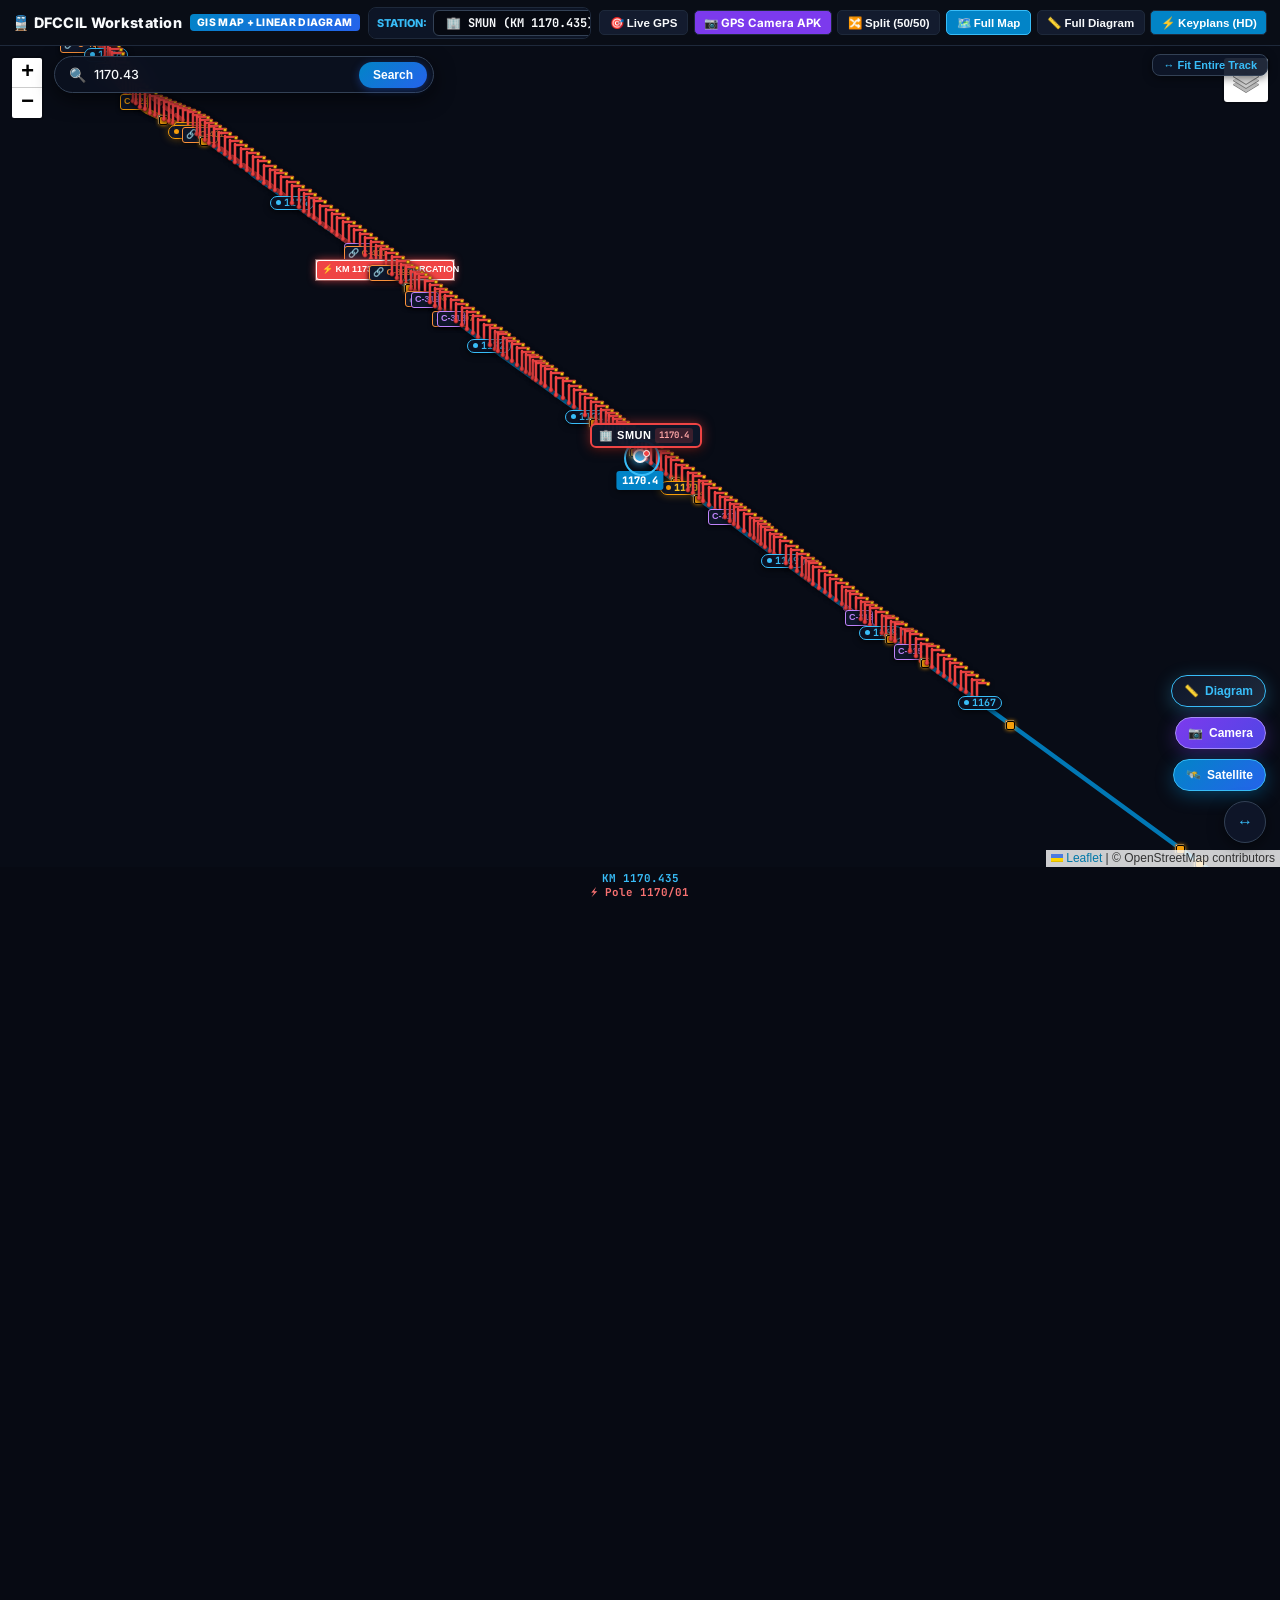
==== android-app/VaniTrackLinear/app/src/main/assets/index.html @ f639c7d5 "feat(dfc-map-v1.0.1): resolve startup issue, bundle vani_database.js, add Satellite/Normal layer tog" ====
<!DOCTYPE html>
<html lang="en">
<head>
  <meta charset="utf-8">
  <meta name="viewport" content="width=device-width, initial-scale=1.0, maximum-scale=1.0, user-scalable=no">
  <title>DFCCIL Maps + Linear Diagram Workstation | IMSD SMUN</title>

  <!-- Leaflet CSS & JS (Direct Relative Vendor Assets with Fallbacks) -->
  <link rel="stylesheet" href="libs/leaflet/leaflet.css" />
  <script src="libs/leaflet/leaflet.js"></script>
  <script>
    if (typeof L === 'undefined') {
      document.write('<link rel="stylesheet" href="/vendor/leaflet/leaflet.css">');
      document.write('<script src="/vendor/leaflet/leaflet.js"><\/script>');
    }
  </script>
  <script>
    if (typeof L === 'undefined') {
      document.write('<link rel="stylesheet" href="https://unpkg.com/leaflet@1.9.4/dist/leaflet.css">');
      document.write('<script src="https://unpkg.com/leaflet@1.9.4/dist/leaflet.js"><\/script>');
    }
  </script>

  <!-- Google Fonts -->
  <link rel="preconnect" href="https://fonts.googleapis.com">
  <link rel="preconnect" href="https://fonts.gstatic.com" crossorigin>
  <link href="https://fonts.googleapis.com/css2?family=Inter:wght@400;500;600;700;800&family=JetBrains+Mono:wght@400;600;700&display=swap" rel="stylesheet">

  <!-- Core Data -->
  <script src="vani_database.js"></script>
  <script src="map_data.js"></script>
  <script src="track_data.js"></script>
  <script src="track_10m_calibrated.js"></script>
  <script src="ohe_data.js"></script>
  <script src="staff_data.js"></script>

  <style>
    :root {
      --bg-dark: #070a13;
      --bg-card: #0b1120;
      --bg-card-alt: #0f172a;
      --border-color: #1e293b;
      --border-highlight: #334155;
      --accent: #38bdf8;
      --accent-glow: rgba(56, 189, 248, 0.25);
      --accent-green: #10b981;
      --accent-gold: #f59e0b;
      --accent-red: #ef4444;
      --text-main: #f8fafc;
      --text-muted: #94a3b8;
    }

    * { box-sizing: border-box; margin: 0; padding: 0; }
    body, html {
      width: 100%; height: 100%;
      overflow: hidden;
      font-family: 'Inter', system-ui, -apple-system, sans-serif;
      background: var(--bg-dark);
      color: var(--text-main);
      user-select: none;
    }

    
    #mapView, .leaflet-container {
      touch-action: pan-x pan-y pinch-zoom !important;
      -webkit-overflow-scrolling: touch;
      transform: translateZ(0);
      will-change: transform;
    }
    .floating-action-btn.layer-toggle-btn {
      background: linear-gradient(135deg, #0284c7, #2563eb);
      border: 1.5px solid #38bdf8;
      color: #ffffff;
      box-shadow: 0 4px 18px rgba(2, 132, 199, 0.4);
    }
    .floating-action-btn.layer-toggle-btn:hover {
      background: linear-gradient(135deg, #0369a1, #1d4ed8);
    }
    .popup-details-accordion {
      margin-top: 10px;
      border-top: 1px solid #1e293b;
      padding-top: 8px;
    }
    .popup-details-toggle-btn {
      width: 100%;
      display: flex;
      align-items: center;
      justify-content: space-between;
      background: rgba(15, 23, 42, 0.85);
      border: 1px solid #334155;
      color: #38bdf8;
      padding: 8px 12px;
      border-radius: 10px;
      font-size: 11px;
      font-weight: 700;
      cursor: pointer;
      transition: all 0.2s ease;
    }
    .popup-details-toggle-btn:hover {
      background: rgba(30, 41, 59, 0.95);
      border-color: #38bdf8;
    }
    .popup-tech-details-panel {
      margin-top: 8px;
      max-height: 220px;
      overflow-y: auto;
      padding-right: 4px;
    }
    .tech-sub-title {
      font-size: 10.5px;
      font-weight: 800;
      text-transform: uppercase;
      color: #94a3b8;
      letter-spacing: 0.4px;
      display: flex;
      justify-content: space-between;
      align-items: center;
      margin-top: 8px;
      margin-bottom: 5px;
    }
    .tech-profile-grid {
      display: grid;
      grid-template-columns: 1fr 1fr;
      gap: 6px;
    }
    .tech-profile-chip {
      background: #090d16;
      border: 1px solid #1e293b;
      border-radius: 8px;
      padding: 6px 8px;
      display: flex;
      flex-direction: column;
      gap: 2px;
    }
    .tech-chip-label {
      font-size: 8.5px;
      font-weight: 700;
      color: #64748b;
      letter-spacing: 0.3px;
    }
    .tech-chip-val {
      font-size: 11px;
      font-weight: 800;
      color: #f8fafc;
      font-family: 'JetBrains Mono', monospace;
    }
    .tech-chip-val.highlight-gold { color: #fbbf24; }
    .tech-chip-val.highlight-green { color: #34d399; }
    .tech-chip-val.highlight-red { color: #f87171; }
    .tech-staff-list, .tech-asset-list {
      display: flex;
      flex-direction: column;
      gap: 5px;
    }
    .tech-item-row {
      background: #090d16;
      border: 1px solid #1e293b;
      border-radius: 8px;
      padding: 6px 8px;
      font-size: 10.5px;
      display: flex;
      align-items: center;
      justify-content: space-between;
    }
    .tech-count-badge {
      background: #0284c7;
      color: #fff;
      font-size: 9px;
      font-weight: 800;
      padding: 1px 6px;
      border-radius: 10px;
    }

    /* Main Container */
    #appWrapper {
      display: flex;
      flex-direction: column;
      width: 100vw;
      height: 100vh;
      overflow: hidden;
    }

    /* Top Master Toolbar */
    .master-toolbar {
      height: 46px;
      min-height: 46px;
      background: #090d16;
      border-bottom: 1px solid var(--border-color);
      display: flex;
      align-items: center;
      justify-content: space-between;
      padding: 0 0.75rem;
      gap: 0.5rem;
      z-index: 100;
    }

    .toolbar-brand {
      display: flex;
      align-items: center;
      gap: 0.5rem;
      font-weight: 800;
      font-size: 0.9rem;
      letter-spacing: 0.3px;
      white-space: nowrap;
    }
    .toolbar-brand span.tag {
      background: linear-gradient(135deg, #0284c7, #2563eb);
      color: #fff;
      padding: 0.15rem 0.45rem;
      border-radius: 4px;
      font-size: 0.65rem;
      text-transform: uppercase;
      font-weight: 800;
    }

    .toolbar-group {
      display: flex;
      align-items: center;
      gap: 0.35rem;
      overflow-x: auto;
      white-space: nowrap;
      scrollbar-width: none;
    }
    .toolbar-group::-webkit-scrollbar { display: none; }

    .btn-tool {
      background: #131b2e;
      border: 1px solid var(--border-color);
      color: var(--text-main);
      font-size: 0.72rem;
      font-weight: 600;
      padding: 0.28rem 0.6rem;
      border-radius: 5px;
      cursor: pointer;
      display: inline-flex;
      align-items: center;
      gap: 0.25rem;
      transition: all 0.15s ease;
      text-decoration: none;
      white-space: nowrap;
    }
    .btn-tool:hover {
      background: #1e293b;
      border-color: var(--accent);
      color: #fff;
    }
    .btn-tool.active {
      background: #0284c7;
      border-color: var(--accent);
      color: #fff;
      font-weight: 700;
    }
    .btn-tool.pill-stn {
      font-family: 'JetBrains Mono', monospace;
      font-size: 0.7rem;
      padding: 0.22rem 0.5rem;
    }

    /* Workspace Body: Main Panes + Sidebar */
    .workspace-body {
      flex: 1;
      display: flex;
      overflow: hidden;
      position: relative;
    }

    /* Center Dual Panes Area */
    .panes-container {
      flex: 1;
      display: flex;
      flex-direction: column;
      overflow: hidden;
      position: relative;
    }

    /* Map Pane (Upper) */
    .pane-map {
      height: 50%;
      width: 100%;
      position: relative;
      background: #060911;
      overflow: hidden;
      transition: height 0.2s cubic-bezier(0.4, 0, 0.2, 1);
    }
    #mapView {
      width: 100%;
      height: 100%;
      background: #080c16;
    }

    /* Floating map status badge */
    .map-status-hud {
      position: absolute;
      top: 10px;
      left: 55px;
      z-index: 1000;
      background: rgba(11, 17, 32, 0.9);
      backdrop-filter: blur(8px);
      border: 1px solid var(--border-color);
      padding: 0.35rem 0.75rem;
      border-radius: 6px;
      font-size: 0.75rem;
      display: flex;
      align-items: center;
      gap: 0.6rem;
      box-shadow: 0 4px 14px rgba(0,0,0,0.5);
      pointer-events: none;
    }
    .map-status-hud b { color: var(--accent); }

    /* Pane Resizer / Divider */
    .pane-divider {
      height: 6px;
      min-height: 6px;
      background: #0f172a;
      border-top: 1px solid var(--border-color);
      border-bottom: 1px solid var(--border-color);
      display: flex;
      align-items: center;
      justify-content: center;
      cursor: row-resize;
      z-index: 20;
    }
    .pane-divider::after {
      content: '';
      width: 36px;
      height: 2px;
      background: #475569;
      border-radius: 1px;
    }
    .pane-divider:hover::after {
      background: var(--accent);
    }

    /* Linear Diagram Pane (Lower) */
    .pane-linear {
      height: 50%;
      width: 100%;
      position: relative;
      background: var(--bg-card);
      display: flex;
      flex-direction: column;
      overflow: hidden;
      transition: height 0.2s cubic-bezier(0.4, 0, 0.2, 1);
    }

    .linear-mini-bar {
      height: 28px;
      min-height: 28px;
      background: #090e1a;
      border-bottom: 1px solid var(--border-color);
      display: flex;
      align-items: center;
      justify-content: space-between;
      padding: 0 0.6rem;
      font-size: 0.72rem;
      color: var(--text-muted);
    }
    .linear-viewport {
      flex: 1;
      width: 100%;
      position: relative;
      overflow: hidden;
      cursor: grab;
      background: #070b14;
    }
    .linear-viewport:active { cursor: grabbing; }

    #linearCanvas {
      display: block;
      width: 100%;
      height: 100%;
    }

    /* Scrubber / Minimap at bottom of linear pane */
    .scrubber-wrap {
      height: 24px;
      min-height: 24px;
      background: #05080f;
      border-top: 1px solid #1e293b;
      position: relative;
    }
    #scrubberCanvas {
      width: 100%;
      height: 100%;
      display: block;
      cursor: pointer;
    }

    /* Right KM Inspector Sidebar */
    .inspector-sidebar {
      width: 360px;
      min-width: 320px;
      max-width: 420px;
      background: #080d18;
      border-left: 1px solid var(--border-color);
      display: flex;
      flex-direction: column;
      overflow-y: auto;
      z-index: 50;
      transition: transform 0.25s ease, width 0.25s ease;
    }
    .inspector-sidebar.collapsed {
      width: 0;
      min-width: 0;
      transform: translateX(100%);
      border-left: none;
    }

    /* Sidebar Header & Search Box */
    .sb-search-header {
      padding: 0.75rem 0.85rem;
      background: #0b1222;
      border-bottom: 1px solid var(--border-color);
      position: sticky;
      top: 0;
      z-index: 10;
    }
    .sb-search-row {
      display: flex;
      align-items: center;
      gap: 0.35rem;
    }
    .sb-input-wrap {
      flex: 1;
      position: relative;
      display: flex;
      align-items: center;
    }
    .sb-input-wrap input {
      width: 100%;
      background: #060911;
      border: 1.5px solid #334155;
      border-radius: 6px;
      color: #fff;
      font-size: 0.88rem;
      font-family: 'JetBrains Mono', monospace;
      font-weight: 700;
      padding: 0.4rem 0.6rem 0.4rem 2.2rem;
      outline: none;
      transition: border-color 0.15s;
    }
    .sb-input-wrap input:focus {
      border-color: var(--accent);
      box-shadow: 0 0 0 2px var(--accent-glow);
    }
    .sb-input-wrap span.icon {
      position: absolute;
      left: 0.65rem;
      font-size: 0.85rem;
      color: var(--text-muted);
      pointer-events: none;
    }
    .sb-search-btn {
      background: #0284c7;
      color: #fff;
      border: none;
      border-radius: 6px;
      font-weight: 700;
      font-size: 0.8rem;
      padding: 0.45rem 0.75rem;
      cursor: pointer;
      transition: background 0.15s;
    }
    .sb-search-btn:hover { background: #0369a1; }

    /* Omni-Search Autocomplete Dropdown & Badges */
    .omni-search-dropdown {
      position: absolute;
      top: 38px;
      left: 0;
      right: 0;
      background: #0b1120;
      border: 1px solid #1e293b;
      border-radius: 10px;
      max-height: 320px;
      overflow-y: auto;
      box-shadow: 0 10px 30px rgba(0,0,0,0.85);
      z-index: 1200;
      padding: 4px;
    }
    .omni-search-item {
      display: flex;
      align-items: center;
      gap: 8px;
      padding: 7px 9px;
      border-radius: 6px;
      cursor: pointer;
      transition: background 0.12s;
      border-bottom: 1px solid rgba(255,255,255,0.03);
    }
    .omni-search-item:hover {
      background: #1e293b;
    }
    .omni-badge {
      font-size: 9px;
      font-weight: 800;
      padding: 2px 6px;
      border-radius: 4px;
      text-transform: uppercase;
      letter-spacing: 0.3px;
      flex-shrink: 0;
    }
    .omni-badge-ohe { background: #e11d48; color: #fff; }
    .omni-badge-km { background: #0284c7; color: #fff; }
    .omni-badge-staff { background: #16a34a; color: #fff; }
    .omni-badge-bridge { background: #d97706; color: #fff; }
    .omni-badge-curve { background: #8b5cf6; color: #fff; }
    .omni-badge-stn { background: #059669; color: #fff; }

    .sb-step-row {
      display: flex;
      justify-content: space-between;
      align-items: center;
      margin-top: 0.45rem;
      gap: 0.35rem;
    }
    .sb-step-btn {
      flex: 1;
      background: #111a2e;
      border: 1px solid #243452;
      color: #cbd5e1;
      font-size: 0.7rem;
      font-weight: 600;
      padding: 0.22rem 0.4rem;
      border-radius: 4px;
      cursor: pointer;
      text-align: center;
      transition: all 0.12s;
    }
    .sb-step-btn:hover { background: #1e293b; color: #fff; }

    /* Cards Content */
    .sb-cards-list {
      padding: 0.75rem 0.85rem;
      display: flex;
      flex-direction: column;
      gap: 0.75rem;
    }

    .sb-card {
      background: #0b1222;
      border: 1px solid var(--border-color);
      border-radius: 8px;
      padding: 0.75rem;
      display: flex;
      flex-direction: column;
      gap: 0.5rem;
      box-shadow: 0 2px 6px rgba(0,0,0,0.25);
    }
    .sb-card-title {
      font-size: 0.74rem;
      font-weight: 700;
      color: var(--text-muted);
      text-transform: uppercase;
      letter-spacing: 0.5px;
      display: flex;
      align-items: center;
      justify-content: space-between;
    }

    .sb-km-banner {
      display: flex;
      align-items: baseline;
      justify-content: space-between;
      background: linear-gradient(135deg, #0f172a, #090d16);
      border: 1px solid #1e293b;
      padding: 0.65rem 0.8rem;
      border-radius: 6px;
    }
    .sb-km-main {
      font-family: 'JetBrains Mono', monospace;
      font-size: 1.35rem;
      font-weight: 800;
      color: #38bdf8;
    }
    .sb-km-ir {
      font-size: 0.75rem;
      color: #94a3b8;
      font-family: 'JetBrains Mono', monospace;
    }

    .sb-grid-2 {
      display: grid;
      grid-template-columns: 1fr 1fr;
      gap: 0.45rem;
    }
    .sb-stat-box {
      background: #060911;
      border: 1px solid #1e293b;
      border-radius: 5px;
      padding: 0.45rem 0.6rem;
    }
    .sb-stat-label {
      font-size: 0.65rem;
      color: var(--text-muted);
      font-weight: 600;
    }
    .sb-stat-value {
      font-size: 0.85rem;
      font-weight: 700;
      color: #fff;
      margin-top: 0.15rem;
      font-family: 'JetBrains Mono', monospace;
    }

    /* Staff Contact Box */
    .sb-staff-row {
      display: flex;
      align-items: center;
      justify-content: space-between;
      background: #060911;
      border: 1px solid #1e293b;
      border-radius: 6px;
      padding: 0.5rem 0.65rem;
    }
    .sb-staff-info { display: flex; flex-direction: column; gap: 0.1rem; }
    .sb-staff-name { font-size: 0.82rem; font-weight: 700; color: #f8fafc; }
    .sb-staff-sub { font-size: 0.68rem; color: var(--text-muted); }
    .btn-call {
      background: #10b981;
      color: #fff;
      font-size: 0.72rem;
      font-weight: 700;
      padding: 0.25rem 0.6rem;
      border-radius: 4px;
      text-decoration: none;
      display: inline-flex;
      align-items: center;
      gap: 0.2rem;
      transition: background 0.15s;
    }
    .btn-call:hover { background: #059669; }

    /* Animated Map Pin Marker */
    .train-pulse-pin {
      position: relative;
      width: 32px;
      height: 32px;
    }
    .train-pulse-core {
      position: absolute;
      top: 50%; left: 50%;
      transform: translate(-50%, -50%);
      width: 14px; height: 14px;
      background: #38bdf8;
      border: 2px solid #fff;
      border-radius: 50%;
      box-shadow: 0 0 10px #38bdf8;
    }
    .train-pulse-pin::after {
      content: '';
      position: absolute;
      top: 0; left: 0;
      width: 100%; height: 100%;
      border-radius: 50%;
      border: 2px solid #38bdf8;
      animation: pulseAnim 1.8s infinite ease-out;
    }
    @keyframes pulseAnim {
      0% { transform: scale(0.4); opacity: 1; }
      100% { transform: scale(1.6); opacity: 0; }
    }
    .train-pin-badge {
      position: absolute;
      bottom: -18px;
      left: 50%;
      transform: translateX(-50%);
      background: #0284c7;
      color: #fff;
      font-size: 0.65rem;
      font-weight: 800;
      font-family: 'JetBrains Mono', monospace;
      padding: 0.1rem 0.35rem;
      border-radius: 3px;
      white-space: nowrap;
      box-shadow: 0 2px 6px rgba(0,0,0,0.5);
    }
    .curve-badge-icon {
      background: transparent !important;
      border: none !important;
    }
    .curve-map-tooltip {
      background: #090e1a !important;
      color: #f8fafc !important;
      border: 1px solid #334155 !important;
      border-radius: 4px !important;
      font-size: 11px !important;
      box-shadow: 0 4px 12px rgba(0,0,0,0.6) !important;
    }

    /* Explicit KM Milestones on Leaflet Map */
    .km-milestone-marker {
      background: transparent !important;
      border: none !important;
    }
    .km-milestone-pin {
      display: inline-flex;
      align-items: center;
      gap: 3px;
      background: rgba(11, 18, 34, 0.94);
      border: 1px solid #38bdf8;
      border-radius: 12px;
      padding: 1px 5px;
      box-shadow: 0 2px 6px rgba(0, 0, 0, 0.6);
      cursor: pointer;
      transition: all 0.15s ease;
      white-space: nowrap;
    }
    .km-milestone-pin:hover {
      background: #0284c7;
      border-color: #fff;
      transform: scale(1.15);
      z-index: 1000;
    }
    .km-milestone-pin.km-5km {
      border: 1.5px solid #f59e0b;
      background: rgba(15, 23, 42, 0.96);
      box-shadow: 0 0 8px rgba(245, 158, 11, 0.4);
    }
    .km-milestone-pin.km-5km .km-milestone-text {
      color: #fbbf24;
      font-weight: 800;
    }
    .km-milestone-dot {
      width: 5px;
      height: 5px;
      border-radius: 50%;
      background: #38bdf8;
    }
    .km-milestone-pin.km-5km .km-milestone-dot {
      background: #f59e0b;
    }
    .km-milestone-text {
      font-family: 'JetBrains Mono', monospace;
      font-size: 10px;
      font-weight: 700;
      color: #38bdf8;
      line-height: 1;
    }

    /* Station Map Badges */
    .stn-marker-icon {
      background: transparent !important;
      border: none !important;
    }
    .stn-map-badge {
      display: inline-flex;
      align-items: center;
      gap: 4px;
      background: rgba(15, 23, 42, 0.96);
      border: 2px solid #ef4444;
      border-radius: 6px;
      padding: 2px 7px;
      box-shadow: 0 0 12px rgba(239, 68, 68, 0.5), 0 4px 10px rgba(0,0,0,0.8);
      cursor: pointer;
      white-space: nowrap;
      transition: transform 0.15s;
    }
    .stn-map-badge:hover {
      transform: scale(1.1);
      border-color: #fca5a5;
    }
    .stn-badge-code {
      font-size: 11px;
      font-weight: 900;
      color: #ffffff;
      letter-spacing: 0.5px;
    }
    .stn-badge-km {
      font-family: 'JetBrains Mono', monospace;
      font-size: 9px;
      color: #fca5a5;
      font-weight: 700;
      background: rgba(239, 68, 68, 0.2);
      padding: 1px 4px;
      border-radius: 3px;
    }
    .stn-marker-container {
      display: inline-flex;
      flex-direction: column;
      align-items: center;
      pointer-events: auto;
    }
    .stn-marker-needle {
      width: 7px;
      height: 7px;
      border-radius: 50%;
      background: #ef4444;
      border: 1.5px solid #ffffff;
      box-shadow: 0 0 8px #ef4444;
      margin-top: 2px;
      animation: pulseNeedle 2s infinite ease-in-out;
    }
    @keyframes pulseNeedle {
      0%, 100% { transform: scale(1); box-shadow: 0 0 6px #ef4444; }
      50% { transform: scale(1.35); box-shadow: 0 0 12px #f87171; }
    }

    /* CAD Keyplan Viewer */
    .cad-viewer-container {
      display: flex;
      flex-direction: column;
      height: 100%;
      width: 100%;
      background: #060a12;
    }
    .cad-toolbar {
      background: #0b1222;
      border-bottom: 1px solid #1e293b;
      padding: 0.35rem 0.6rem;
      display: flex;
      align-items: center;
      justify-content: space-between;
      gap: 0.35rem;
      overflow-x: auto;
    }
    .cad-toolbar-group {
      display: flex;
      align-items: center;
      gap: 0.3rem;
      flex-shrink: 0;
    }
    .cad-btn {
      background: #131d31;
      border: 1px solid #223250;
      color: #cbd5e1;
      font-size: 0.72rem;
      font-weight: 700;
      padding: 0.25rem 0.5rem;
      border-radius: 4px;
      cursor: pointer;
      white-space: nowrap;
      display: inline-flex;
      align-items: center;
      gap: 0.2rem;
      text-decoration: none;
      transition: all 0.15s;
    }
    .cad-btn:hover {
      background: #1e293b;
      color: #fff;
    }
    .cad-btn.active {
      background: #0284c7;
      color: #fff;
      border-color: #38bdf8;
    }
    .cad-meta-strip {
      background: #0b1120;
      border-top: 1px solid #1e293b;
      padding: 0.3rem 0.6rem;
      display: flex;
      align-items: center;
      justify-content: space-between;
      font-size: 0.68rem;
      color: #94a3b8;
    }

    /* Drawings Browser Modal */
    .dwg-item {
      background: #0b1222;
      border: 1px solid #1e293b;
      border-radius: 6px;
      padding: 0.5rem 0.7rem;
      display: flex;
      justify-content: space-between;
      align-items: center;
      gap: 0.6rem;
      transition: border-color 0.15s;
    }
    .dwg-item:hover {
      border-color: #38bdf8;
      background: #0f182e;
    }
    .dwg-item-name {
      font-size: 0.8rem;
      font-weight: 700;
      color: #38bdf8;
    }
    .dwg-item-sub {
      font-size: 0.7rem;
      color: #94a3b8;
      margin-top: 2px;
    }

    /* LOD Scale Badge */
    .lod-indicator-badge {
      position: absolute;
      bottom: 8px;
      right: 12px;
      background: rgba(11, 18, 34, 0.88);
      border: 1px solid #334155;
      padding: 3px 8px;
      border-radius: 5px;
      font-size: 0.68rem;
      font-family: 'JetBrains Mono', monospace;
      color: #38bdf8;
      pointer-events: none;
      box-shadow: 0 2px 8px rgba(0,0,0,0.5);
      z-index: 10;
    }

    /* Modal Styling */
    .modal-backdrop {
      position: fixed;
      top: 0; left: 0;
      width: 100vw; height: 100vh;
      background: rgba(0, 0, 0, 0.75);
      backdrop-filter: blur(4px);
      display: none;
      align-items: center;
      justify-content: center;
      z-index: 2000;
    }
    .modal-backdrop.open { display: flex; }
    .modal-dialog {
      background: #090d16;
      border: 1px solid var(--border-color);
      border-radius: 8px;
      width: 95vw;
      max-width: 1050px;
      height: 90vh;
      display: flex;
      flex-direction: column;
      overflow: hidden;
      box-shadow: 0 10px 35px rgba(0,0,0,0.8);
    }
    .modal-header {
      padding: 0.6rem 1rem;
      background: #0c1322;
      border-bottom: 1px solid var(--border-color);
      display: flex;
      align-items: center;
      justify-content: space-between;
    }
    .modal-body { flex: 1; overflow: hidden; position: relative; }
    .modal-close-btn {
      background: transparent;
      border: none;
      color: var(--text-muted);
      font-size: 1.2rem;
      cursor: pointer;
      padding: 0.2rem 0.5rem;
    }
    .modal-close-btn:hover { color: #fff; }

    /* Google Maps-Style Search Bar */
    .gmaps-search-bar-wrap {
      position: absolute;
      top: 10px;
      left: 54px;
      z-index: 1000;
      width: 380px;
      max-width: calc(100vw - 120px);
    }
    .gmaps-search-box {
      display: flex;
      align-items: center;
      background: rgba(11, 17, 32, 0.96);
      border: 1px solid #334155;
      border-radius: 28px;
      box-shadow: 0 6px 20px rgba(0,0,0,0.6);
      backdrop-filter: blur(12px);
      padding: 3px 6px 3px 14px;
      transition: all 0.2s ease;
    }
    .gmaps-search-box:focus-within {
      border-color: #38bdf8;
      box-shadow: 0 6px 24px rgba(56, 189, 248, 0.25);
    }
    .gmaps-search-icon {
      font-size: 14px;
      margin-right: 8px;
      color: #38bdf8;
    }
    .gmaps-search-box input {
      flex: 1;
      background: transparent;
      border: none;
      outline: none;
      color: #f8fafc;
      font-size: 12.5px;
      font-weight: 500;
      padding: 7px 0;
      font-family: 'Inter', sans-serif;
    }
    .gmaps-clear-btn {
      background: transparent;
      border: none;
      color: #94a3b8;
      font-size: 13px;
      padding: 4px 8px;
      cursor: pointer;
    }
    .gmaps-clear-btn:hover {
      color: #f8fafc;
    }
    .gmaps-search-btn {
      background: linear-gradient(135deg, #0284c7, #2563eb);
      border: none;
      color: #fff;
      font-size: 12px;
      font-weight: 700;
      padding: 6px 14px;
      border-radius: 20px;
      cursor: pointer;
      box-shadow: 0 2px 8px rgba(37, 99, 235, 0.4);
      transition: transform 0.15s ease, background 0.15s ease;
    }
    .gmaps-search-btn:hover {
      transform: scale(1.03);
      background: linear-gradient(135deg, #0369a1, #1d4ed8);
    }

    /* Floating Action Controls Stack (Right Side) */
    .floating-map-actions-stack {
      position: absolute;
      bottom: 24px;
      right: 14px;
      z-index: 1000;
      display: flex;
      flex-direction: column;
      align-items: flex-end;
      gap: 10px;
    }
    .floating-action-btn {
      display: flex;
      align-items: center;
      gap: 6px;
      background: rgba(15, 23, 42, 0.94);
      border: 1px solid #334155;
      color: #f8fafc;
      padding: 8px 12px;
      border-radius: 24px;
      font-size: 12px;
      font-weight: 700;
      cursor: pointer;
      box-shadow: 0 4px 16px rgba(0,0,0,0.5);
      backdrop-filter: blur(10px);
      transition: all 0.2s cubic-bezier(0.4, 0, 0.2, 1);
    }
    .floating-action-btn:hover {
      transform: translateY(-2px);
      border-color: #38bdf8;
      box-shadow: 0 6px 20px rgba(56, 189, 248, 0.3);
    }
    .floating-action-btn.view-toggle-btn {
      background: linear-gradient(135deg, #0f172a, #1e293b);
      border: 1.5px solid #38bdf8;
      color: #38bdf8;
      box-shadow: 0 4px 18px rgba(56, 189, 248, 0.3);
    }
    .floating-action-btn.camera-btn {
      background: linear-gradient(135deg, #7c3aed, #4f46e5);
      border: 1px solid #a78bfa;
      color: #ffffff;
      box-shadow: 0 4px 18px rgba(124, 58, 237, 0.35);
    }
    .floating-action-btn.compass-btn {
      width: 42px;
      height: 42px;
      padding: 0;
      justify-content: center;
      border-radius: 50%;
      font-size: 16px;
    }
    .floating-action-btn.fit-btn {
      width: 42px;
      height: 42px;
      padding: 0;
      justify-content: center;
      border-radius: 50%;
      color: #38bdf8;
      font-size: 16px;
    }

    /* Google Maps-Style Search Result Pop-Up Bottom Sheet Card */
    .km-result-popup-card {
      position: absolute;
      bottom: 12px;
      left: 50%;
      transform: translateX(-50%);
      width: 95%;
      max-width: 540px;
      z-index: 1050;
      background: rgba(11, 17, 32, 0.97);
      border: 1.5px solid #38bdf8;
      border-radius: 20px;
      box-shadow: 0 12px 40px rgba(0,0,0,0.85), 0 0 25px rgba(56, 189, 248, 0.2);
      backdrop-filter: blur(16px);
      padding: 14px 16px;
      animation: popupSlideUp 0.25s cubic-bezier(0.16, 1, 0.3, 1);
    }
    @keyframes popupSlideUp {
      from { opacity: 0; transform: translate(-50%, 20px); }
      to { opacity: 1; transform: translate(-50%, 0); }
    }
    .popup-card-drag-handle {
      width: 36px;
      height: 4px;
      background: #334155;
      border-radius: 2px;
      margin: 0 auto 10px auto;
      cursor: pointer;
    }
    .popup-card-header {
      display: flex;
      align-items: flex-start;
      justify-content: space-between;
      margin-bottom: 10px;
    }
    .popup-km-badge {
      font-size: 16px;
      font-weight: 800;
      color: #38bdf8;
      font-family: 'JetBrains Mono', monospace;
    }
    .popup-sub-badges {
      display: flex;
      align-items: center;
      gap: 6px;
      margin-top: 3px;
    }
    .popup-badge {
      font-size: 10.5px;
      font-weight: 700;
      padding: 2px 7px;
      border-radius: 4px;
    }
    .popup-badge.ir-badge {
      background: rgba(245, 158, 11, 0.15);
      color: #fbbf24;
      border: 1px solid rgba(245, 158, 11, 0.3);
    }
    .popup-badge.station-badge {
      background: rgba(16, 185, 129, 0.15);
      color: #34d399;
      border: 1px solid rgba(16, 185, 129, 0.3);
    }
    .popup-close-btn {
      background: rgba(255,255,255,0.08);
      border: none;
      color: #94a3b8;
      width: 28px;
      height: 28px;
      border-radius: 50%;
      font-size: 13px;
      cursor: pointer;
      display: flex;
      align-items: center;
      justify-content: center;
    }
    .popup-close-btn:hover {
      background: rgba(255,255,255,0.18);
      color: #fff;
    }
    .popup-info-grid {
      display: grid;
      grid-template-columns: 1fr 1fr;
      gap: 8px 12px;
      background: rgba(15, 23, 42, 0.85);
      border: 1px solid #1e293b;
      border-radius: 12px;
      padding: 10px 12px;
      margin-bottom: 10px;
    }
    .popup-info-item {
      display: flex;
      flex-direction: column;
    }
    .popup-info-label {
      font-size: 9.5px;
      font-weight: 700;
      color: #64748b;
      letter-spacing: 0.5px;
    }
    .popup-info-val {
      font-size: 12px;
      font-weight: 700;
      color: #f8fafc;
      margin-top: 1px;
      white-space: nowrap;
      overflow: hidden;
      text-overflow: ellipsis;
    }
    .popup-info-val.highlight-red {
      color: #f87171;
    }
    .popup-asset-snippet {
      display: flex;
      align-items: center;
      gap: 8px;
      background: rgba(56, 189, 248, 0.1);
      border: 1px solid rgba(56, 189, 248, 0.25);
      border-radius: 8px;
      padding: 6px 10px;
      font-size: 11.5px;
      color: #e2e8f0;
      margin-bottom: 10px;
    }
    .popup-actions-row {
      display: flex;
      align-items: center;
      gap: 8px;
      flex-wrap: wrap;
    }
    .popup-act-btn {
      flex: 1;
      min-width: 90px;
      display: inline-flex;
      align-items: center;
      justify-content: center;
      gap: 4px;
      padding: 7px 10px;
      border-radius: 10px;
      font-size: 11.5px;
      font-weight: 700;
      border: none;
      cursor: pointer;
      text-decoration: none;
      transition: transform 0.15s ease;
    }
    .popup-act-btn:hover {
      transform: translateY(-1px);
    }
    .popup-act-btn.btn-view-diagram {
      background: #0284c7;
      color: #ffffff;
    }
    .popup-act-btn.btn-gmaps {
      background: #10b981;
      color: #ffffff;
    }
    .popup-act-btn.btn-camera {
      background: #7c3aed;
      color: #ffffff;
    }
    .popup-act-btn.btn-copy {
      background: #334155;
      color: #cbd5e1;
      max-width: 80px;
    }

    /* Camera Preview Modal */
    .camera-preview-modal {
      position: fixed;
      inset: 0;
      z-index: 10000;
      background: rgba(0,0,0,0.85);
      backdrop-filter: blur(10px);
      display: flex;
      align-items: center;
      justify-content: center;
      padding: 16px;
    }
    .camera-preview-content {
      background: #0b1120;
      border: 1px solid #334155;
      border-radius: 20px;
      padding: 16px;
      max-width: 600px;
      width: 100%;
      box-shadow: 0 20px 50px rgba(0,0,0,0.9);
    }
    .camera-preview-header {
      display: flex;
      align-items: center;
      justify-content: space-between;
      margin-bottom: 12px;
      padding-bottom: 8px;
      border-bottom: 1px solid #1e293b;
    }

    /* Responsive Mobile Rules */
    @media (max-width: 860px) {
      .inspector-sidebar {
        position: absolute;
        right: 0;
        top: 0;
        width: 320px;
        box-shadow: -5px 0 20px rgba(0,0,0,0.6);
      }
      #btnViewSplit {
        display: none !important;
      }
      #paneDivider {
        display: none !important;
      }
      .gmaps-search-bar-wrap {
        left: 10px !important;
        right: 10px !important;
        width: auto !important;
        max-width: none !important;
      }
      .live-speedometer-hud {
        left: 10px !important;
        bottom: 12px !important;
        min-width: 140px !important;
        padding: 6px 10px !important;
      }
      .floating-map-actions-stack {
        bottom: 16px !important;
        right: 10px !important;
      }
      .km-result-popup-card {
        width: calc(100% - 16px) !important;
        bottom: 8px !important;
        padding: 10px 12px !important;
      }
    }

    /* OHE Mast Tooltip & Popup */
    .ohe-mast-tooltip {
      background: #0f172a !important;
      color: #fca5a5 !important;
      border: 1px solid #ef4444 !important;
      border-radius: 4px !important;
      font-family: 'JetBrains Mono', monospace !important;
      font-size: 11px !important;
      font-weight: 700 !important;
      padding: 2px 6px !important;
      box-shadow: 0 2px 8px rgba(0,0,0,0.7) !important;
    }
    .ohe-popup-custom .leaflet-popup-content-wrapper {
      background: #0b1120 !important;
      border: 1px solid #ef4444 !important;
      box-shadow: 0 4px 20px rgba(239, 68, 68, 0.25) !important;
      border-radius: 8px !important;
    }
    .ohe-popup-custom .leaflet-popup-tip {
      background: #0b1120 !important;
    }

    /* Inverted L OHE Mast Line Diagram Icon */
    .ohe-mast-div-icon {
      background: transparent !important;
      border: none !important;
    }
    .ohe-mast-icon {
      display: inline-block;
      transition: transform 0.15s ease;
    }
    .ohe-mast-icon:hover {
      transform: scale(1.35);
    }

    /* Live Speedometer HUD (Bottom Left of Map) */
    .live-speedometer-hud {
      position: absolute;
      bottom: 16px;
      left: 16px;
      z-index: 999;
      background: rgba(15, 23, 42, 0.94);
      backdrop-filter: blur(10px);
      border: 1px solid #1e293b;
      border-radius: 12px;
      padding: 10px 14px;
      box-shadow: 0 8px 32px rgba(0, 0, 0, 0.65);
      color: #f8fafc;
      font-family: system-ui, -apple-system, sans-serif;
      min-width: 175px;
      transition: all 0.25s ease;
      user-select: none;
    }
    .live-speedometer-hud.minimized .speedo-body {
      display: none;
    }
    .speedo-header {
      display: flex;
      align-items: center;
      justify-content: space-between;
      gap: 8px;
      margin-bottom: 4px;
    }
    .speedo-gps-indicator {
      display: flex;
      align-items: center;
      gap: 6px;
      font-size: 0.65rem;
      font-weight: 800;
      color: #38bdf8;
      letter-spacing: 0.5px;
    }
    .pulse-dot {
      width: 8px;
      height: 8px;
      background: #22c55e;
      border-radius: 50%;
      box-shadow: 0 0 8px #22c55e;
      display: inline-block;
      animation: pulseAnim 1.6s infinite;
    }
    .pulse-dot.standby {
      background: #94a3b8;
      box-shadow: none;
      animation: none;
    }
    @keyframes pulseAnim {
      0%, 100% { opacity: 1; transform: scale(1); }
      50% { opacity: 0.4; transform: scale(0.85); }
    }
    .speedo-min-btn {
      background: transparent;
      border: none;
      color: #94a3b8;
      font-size: 0.85rem;
      font-weight: 800;
      cursor: pointer;
      padding: 0 4px;
      border-radius: 4px;
    }
    .speedo-min-btn:hover {
      color: #fff;
      background: #334155;
    }
    .speedo-gauge-wrap {
      position: relative;
      display: flex;
      flex-direction: column;
      align-items: center;
      justify-content: center;
    }
    .speedo-gauge-svg {
      width: 120px;
      height: 64px;
    }
    .speedo-digital {
      display: flex;
      align-items: baseline;
      gap: 3px;
      margin-top: -14px;
    }
    .speedo-num {
      font-family: 'JetBrains Mono', monospace;
      font-size: 1.65rem;
      font-weight: 900;
      color: #38bdf8;
      text-shadow: 0 0 12px rgba(56, 189, 248, 0.4);
    }
    .speedo-unit {
      font-size: 0.68rem;
      font-weight: 800;
      color: #94a3b8;
    }
    .speedo-telemetry {
      font-size: 0.68rem;
      font-family: 'JetBrains Mono', monospace;
      color: #cbd5e1;
      text-align: center;
      margin-top: 4px;
      line-height: 1.35;
    }

    /* Cardinal Direction Controls (North-East-West-South) */
    .map-cardinal-controls {
      position: absolute;
      top: 80px;
      left: 12px;
      z-index: 1000;
      display: flex;
      flex-direction: column;
      align-items: center;
      background: rgba(15, 23, 42, 0.90);
      backdrop-filter: blur(6px);
      border: 1px solid #334155;
      border-radius: 10px;
      padding: 4px;
      box-shadow: 0 4px 16px rgba(0, 0, 0, 0.5);
    }
    .cardinal-mid-row {
      display: flex;
      align-items: center;
      gap: 2px;
    }
    .cardinal-btn {
      width: 26px;
      height: 24px;
      background: #1e293b;
      border: 1px solid #475569;
      color: #f8fafc;
      font-size: 0.68rem;
      font-weight: 800;
      border-radius: 5px;
      cursor: pointer;
      display: flex;
      align-items: center;
      justify-content: center;
      transition: all 0.15s ease;
    }
    .cardinal-btn:hover {
      background: #0284c7;
      border-color: #38bdf8;
      color: #fff;
    }
    .cardinal-btn.cardinal-n {
      color: #ef4444;
      font-weight: 900;
    }
    .cardinal-center-compass {
      width: 22px;
      height: 22px;
      display: flex;
      align-items: center;
      justify-content: center;
      font-size: 0.75rem;
      color: #ef4444;
      transition: transform 0.2s ease;
    }

    /* Google Map Double Confirmation Modal */
    .gmap-confirm-modal-overlay {
      position: fixed;
      top: 0;
      left: 0;
      right: 0;
      bottom: 0;
      background: rgba(0, 0, 0, 0.75);
      backdrop-filter: blur(5px);
      z-index: 9999;
      display: flex;
      align-items: center;
      justify-content: center;
      animation: fadeIn 0.2s ease;
    }
    .gmap-confirm-modal {
      background: #0f172a;
      border: 1px solid #38bdf8;
      box-shadow: 0 16px 48px rgba(0, 0, 0, 0.8), 0 0 24px rgba(56, 189, 248, 0.2);
      border-radius: 14px;
      padding: 22px 24px;
      max-width: 440px;
      width: 90%;
      color: #f8fafc;
    }
    .gmap-confirm-header {
      display: flex;
      align-items: center;
      gap: 10px;
      border-bottom: 1px solid #1e293b;
      padding-bottom: 10px;
    }

    /* Pulsing Live User Location Marker */
    .user-gps-pulse-marker {
      width: 18px;
      height: 18px;
      background: #0284c7;
      border: 2.5px solid #ffffff;
      border-radius: 50%;
      box-shadow: 0 0 14px #0284c7;
      position: relative;
    }
    .user-gps-pulse-marker::after {
      content: '';
      position: absolute;
      top: -8px;
      left: -8px;
      right: -8px;
      bottom: -8px;
      border: 2px solid #38bdf8;
      border-radius: 50%;
      animation: userGpsPulse 1.8s infinite ease-out;
    }
    @keyframes userGpsPulse {
      0% { transform: scale(0.6); opacity: 1; }
      100% { transform: scale(2.2); opacity: 0; }
    }
  </style>
</head>
<body>

<div id="appWrapper">
  <!-- 1. Top Master Header & Toolbar -->
  <header class="master-toolbar">
    <div class="toolbar-brand">
      <span>🚆 DFCCIL Workstation</span>
      <span class="tag">GIS Map + Linear Diagram</span>
    </div>

    <!-- Quick Station Switcher Dropdown -->
    <div class="toolbar-group" style="background:rgba(15,23,42,0.85); padding:2px 8px; border-radius:8px; border:1px solid #1e293b; display:flex; align-items:center; gap:6px;">
      <span style="font-size:0.68rem; color:#38bdf8; font-weight:800;">STATION:</span>
      <select 
        id="stationDropdownSelect"
        onchange="handleStationDropdownChange(this.value)"
        style="background:#060911; border:1px solid #334155; color:#f8fafc; font-size:0.75rem; padding:3px 8px; border-radius:6px; font-family:'JetBrains Mono',monospace; font-weight:700; cursor:pointer; outline:none;"
      >
        <option value="SMUN" selected>🏢 SMUN (KM 1170.435)</option>
        <option value="RPJ" style="color:#f87171;">🔗 RPJ Link Line (KM 1178.150)</option>
        <option value="SBJN">🏢 SBJN (KM 1188.575)</option>
        <option value="NSIR">🏢 NSIR (KM 1202.015)</option>
        <option value="GVGN">🏢 GVGN (KM 1213.187)</option>
        <option value="KNNN">🏢 KNNN (KM 1229.087)</option>
        <option value="CHAN">🏢 CHAN (KM 1237.576)</option>
        <option value="SNL">🏢 SNL (KM 1249.700)</option>
      </select>
    </div>

    <!-- View Modes & Actions -->
    <div class="toolbar-group">
      <button class="btn-tool" id="btnLiveLocationToggle" onclick="toggleLiveLocation()" title="Toggle Real-time GPS Live Location">🎯 Live GPS</button>
      <a href="/download/camera-apk" download="DFCGPSMapCamera.apk" class="btn-tool" style="background:#7c3aed; color:#fff; font-weight:700;" title="Download Standalone DFC GPS Map Camera Android APK with Nearest OHE Pole Stamping">📷 GPS Camera APK</a>
      <button class="btn-tool active" id="btnViewSplit" onclick="setViewMode('split')" title="Split View (Map + Linear)">🔀 Split (50/50)</button>
      <button class="btn-tool" id="btnViewMap" onclick="setViewMode('map')" title="Full Map View">🗺️ Full Map</button>
      <button class="btn-tool" id="btnViewLinear" onclick="setViewMode('linear')" title="Full Diagram View">📏 Full Diagram</button>
      <button class="btn-tool" onclick="openStationEsp(currentStationCode || 'SMUN')" style="background:#0284c7; color:#fff; font-weight:700;" title="Open Official High-Definition Keyplans">⚡ Keyplans (HD)</button>
      <button class="btn-tool" onclick="openDrawingsModal()" style="background:#0f766e; color:#fff; font-weight:700;" title="Browse all 249 Plan & Profile Drawings">📜 P&P Drawings (249)</button>
      <button class="btn-tool" id="btnToggleSidebar" onclick="toggleSidebar()" title="Toggle KM Inspector Sidebar">📋 Inspector</button>
      <a href="/" class="btn-tool" style="background:#334155; color:#fff;">🏠 Portal</a>
    </div>
  </header>

  <!-- 2. Workspace Body -->
  <div class="workspace-body">
    <!-- Center Panes: Map (Top) + Linear Diagram (Bottom) -->
    <div class="panes-container" id="panesContainer">
      <!-- 2A. Leaflet Map Pane -->
      <div class="pane-map" id="mapPane" style="position: relative;">
        <!-- High-Precision GIS Satellite Track Layer with KM Milestones & Stations -->
        <div id="mapView" style="width: 100%; height: 100%; display: block;"></div>

        <!-- Top Right Map Action Controls -->
        <div style="position: absolute; top: 8px; right: 12px; z-index: 1000; display: flex; align-items: center; gap: 8px;">
          <button
            class="btn-tool"
            onclick="fitAllMapBounds()"
            style="background: rgba(15, 23, 42, 0.92); color: #38bdf8; border: 1px solid #334155; padding: 4px 10px; font-size: 11px; border-radius: 8px; cursor: pointer; box-shadow: 0 2px 8px rgba(0,0,0,0.5);"
            title="Fit Entire 88.68 Km Corridor"
          >
            <span>↔ Fit Entire Track</span>
          </button>
        </div>

        <!-- Floating Google Maps-Style Omni-Search Bar on Map -->
        <div id="mapFloatingSearchWrap" class="gmaps-search-bar-wrap">
          <div class="gmaps-search-box">
            <span class="gmaps-search-icon">🔍</span>
            <input
              type="text"
              id="mapOmniSearchInput"
              placeholder="Search KM (1170.4), Pole (1173/12), Staff, Asset..."
              autocomplete="off"
              spellcheck="false"
              oninput="onOmniSearchInput(this.value, 'map')"
              onkeydown="if(event.key==='Enter') executeSmartSearch(this.value)"
            />
            <button id="mapSearchClearBtn" class="gmaps-clear-btn" onclick="clearSearchInput('map')" style="display:none;" title="Clear Search">✕</button>
            <button class="gmaps-search-btn" onclick="executeSmartSearch(document.getElementById('mapOmniSearchInput').value)" title="Search">
              <span>Search</span>
            </button>
          </div>
          <div id="omniDropdownMap" class="omni-search-dropdown" style="display:none;"></div>
        </div>

        <!-- Floating Mobile/Desktop Action Controls (Day/Night GPS⇄Diagram Switcher, Camera, Compass) -->
        <div class="floating-map-actions-stack">
          <!-- 1. Day/Night Style GPS ⇄ Diagram View Switcher -->
          <button id="btnFloatingViewToggle" class="floating-action-btn view-toggle-btn" onclick="toggleGpsDiagramView()" title="Switch between GPS Map & Linear Diagram">
            <span id="floatingToggleIcon" class="toggle-icon">📏</span>
            <span id="floatingToggleLabel" class="toggle-label">Diagram</span>
          </button>

          <!-- 2. Track Inspection Camera Button -->
          <button id="btnFloatingCamera" class="floating-action-btn camera-btn" onclick="openTrackCamera()" title="Capture Track Photo with Geotag & OHE Pole Watermark">
            <span class="btn-icon">📷</span>
            <span class="toggle-label">Camera</span>
          </button>

          <!-- 2. Satellite ⇄ Normal Layer Switcher Button (Point 5) -->
          <button id="btnToggleMapLayer" class="floating-action-btn layer-toggle-btn" onclick="toggleSatelliteLayer()" title="Switch Satellite / Normal Map">
            <span id="layerToggleIcon" class="btn-icon">🛰️</span>
            <span id="layerToggleLabel" class="toggle-label">Satellite</span>
          </button>

          <!-- 4. Fit All Track Button -->
          <button class="floating-action-btn fit-btn" onclick="fitAllMapBounds()" title="Fit Entire 88.68 Km Corridor">
            <span class="btn-icon">↔</span>
          </button>
        </div>

        <!-- Direction Controls (North-East-West-South) -->
        </div>
            <div class="speedo-telemetry">
              <div id="speedoKmText" style="font-weight:700; color:#38bdf8;">KM 1170.435</div>
              <div id="speedoOheText" style="color:#f87171; font-weight:700;">⚡ Pole 1170/01</div>
            </div>
          </div>
        </div>

        

        <!-- Google Maps-Style Search Result Pop-up Card / Bottom Sheet -->
        <div id="kmResultPopupCard" class="km-result-popup-card" style="display:none;">
          <div class="popup-card-drag-handle" onclick="closeKmResultPopup()"></div>
          <div class="popup-card-header">
            <div class="popup-card-title-group">
              <div class="popup-km-badge" id="popupDfcKm">🚆 KM 1170.435</div>
              <div class="popup-sub-badges">
                <span class="popup-badge ir-badge" id="popupIrKm">IR ~281.0</span>
                <span class="popup-badge station-badge" id="popupStation">SMUN (New Shambhu)</span>
              </div>
            </div>
            <button class="popup-close-btn" onclick="closeKmResultPopup()" title="Close details">✕</button>
          </div>

          <div class="popup-card-body">
            <div class="popup-info-grid">
              <div class="popup-info-item">
                <span class="popup-info-label">⚡ NEAREST OHE POLE</span>
                <span class="popup-info-val highlight-red" id="popupOhePole">Pole 1170/01 (12m)</span>
              </div>
              <div class="popup-info-item">
                <span class="popup-info-label">📍 GPS COORDINATES</span>
                <span class="popup-info-val font-mono" id="popupGpsCoords">30.43863°, 76.66772°</span>
              </div>
              <div class="popup-info-item">
                <span class="popup-info-label">🏢 SECTION / JURISDICTION</span>
                <span class="popup-info-val" id="popupSectionName">KNZN - SMUN (Double Line)</span>
              </div>
              <div class="popup-info-item">
                <span class="popup-info-label">👷 KEYMAN / PATROL</span>
                <span class="popup-info-val" id="popupStaffInfo">Beat 31 • Call SSE/JE</span>
              </div>
            </div>

            <!-- Nearby Assets Snippet if any -->
            <div id="popupAssetSnippet" class="popup-asset-snippet" style="display:none;">
              <span class="asset-icon">🌉</span>
              <span id="popupAssetText" class="asset-text">Major Bridge #249 at Km 1170.620</span>
            </div>

                        <!-- Small Details / Technical Data Accordion (Gradient, FL, NGL, Bank/Cutting, Staff, Assets +-500m) -->
            <div class="popup-details-accordion">
              <button id="btnTogglePopupDetails" class="popup-details-toggle-btn" onclick="togglePopupTechnicalDetails()">
                <span>📊 Small Details (Gradient, FL/NGL, Bank, Staff, Assets ±500m)</span>
                <span id="popupDetailsToggleArrow" class="toggle-arrow">▼</span>
              </button>

              <div id="popupTechnicalDetailsPanel" class="popup-tech-details-panel" style="display:none;">
                <!-- Track Profile Grid -->
                <div class="tech-sub-title">📐 Track Profile & Formation Levels</div>
                <div class="tech-profile-grid">
                  <div class="tech-profile-chip">
                    <span class="tech-chip-label">GRADIENT</span>
                    <span class="tech-chip-val" id="popDetailGradient">--</span>
                  </div>
                  <div class="tech-profile-chip">
                    <span class="tech-chip-label">FL (FORMATION LEVEL)</span>
                    <span class="tech-chip-val" id="popDetailFL">--</span>
                  </div>
                  <div class="tech-profile-chip">
                    <span class="tech-chip-label">NGL (GROUND LEVEL)</span>
                    <span class="tech-chip-val" id="popDetailNGL">--</span>
                  </div>
                  <div class="tech-profile-chip">
                    <span class="tech-chip-label">BANK / CUTTING</span>
                    <span class="tech-chip-val highlight-gold" id="popDetailBank">--</span>
                  </div>
                </div>

                <!-- Assigned Staff Section -->
                <div class="tech-sub-title">👷 Track Maintenance Personnel</div>
                <div id="popDetailStaffSection" class="tech-staff-list">
                  <div class="tech-item-row"><span style="color:#94a3b8;">Loading staff data...</span></div>
                </div>

                <!-- Assets in +-500m Corridor Section -->
                <div class="tech-sub-title">
                  <span>🔍 Assets in ±500m Corridor</span>
                  <span id="popDetailAssetCount" class="tech-count-badge">0 Found</span>
                </div>
                <div id="popDetailAssetList" class="tech-asset-list">
                  <div class="tech-item-row"><span style="color:#94a3b8;">Scanning corridor...</span></div>
                </div>
              </div>
            </div>

            <!-- Action Buttons Row -->
            <div class="popup-actions-row">
              <button class="popup-act-btn btn-view-diagram" onclick="jumpToLinearFromPopup()" title="Open Linear Track Profile at this KM">
                <span>📏 View in Diagram</span>
              </button>
              <a id="popupGmapsLink" href="#" target="_blank" rel="noreferrer" class="popup-act-btn btn-gmaps" title="Open GPS Location in Google Maps app">
                <span>🗺️ Google Maps</span>
              </a>
              <button class="popup-act-btn btn-camera" onclick="openTrackCamera()" title="Capture Geotagged Track Photo">
                <span>📷 Geotag Camera</span>
              </button>
              <button class="popup-act-btn btn-copy" onclick="copyPopupKmDetails()" title="Copy KM & GPS Details">
                <span id="popupCopyBtnText">📋 Copy</span>
              </button>
            </div>
          </div>
        </div>

        <!-- Hidden Track Camera Input -->
        <input type="file" id="trackCameraInput" accept="image/*" capture="environment" style="display:none;" onchange="handleTrackCameraPhoto(event)">

        <!-- Camera Watermarked Photo Modal -->
        <div id="cameraPreviewModal" class="camera-preview-modal" style="display:none;">
          <div class="camera-preview-content">
            <div class="camera-preview-header">
              <h3 style="margin:0; font-size:14px; font-weight:700; color:#38bdf8;">📷 Geotagged Track Inspection Photo</h3>
              <button onclick="closeCameraPreview()" class="popup-close-btn">✕</button>
            </div>
            <div class="camera-canvas-wrap">
              <canvas id="cameraWatermarkCanvas" style="width:100%; height:auto; max-height:65vh; border-radius:10px; border:1px solid #334155;"></canvas>
            </div>
            <div class="camera-preview-actions" style="display:flex; gap:10px; margin-top:12px;">
              <button class="popup-act-btn btn-view-diagram" onclick="downloadWatermarkedPhoto()" style="flex:1;">💾 Download Photo</button>
              <button class="popup-act-btn btn-copy" onclick="closeCameraPreview()" style="max-width:90px;">Done</button>
            </div>
          </div>
        </div>
      </div>

      <!-- 2B. Resizer Bar -->
      <div class="pane-divider" id="paneDivider"></div>

      <!-- 2C. Linear Diagram Pane -->
      <div class="pane-linear" id="linearPane">
        <div class="linear-mini-bar">
          <div style="display:flex; align-items:center; gap:0.5rem;">
            <span>📏 <b>Track Plan &amp; Longitudinal Profile</b></span>
            <span style="color:#64748b;">|</span>
            <span id="linearRangeTxt" style="font-family:monospace; color:#38bdf8; font-size:0.75rem;">KM 1167.2 to 1173.0 (5.8 km span)</span>
          </div>

          <div style="display:flex; align-items:center; gap:0.35rem;">
            <button class="btn-tool" onclick="zoomLinear(0.7)" title="Zoom In">🔍+ In</button>
            <button class="btn-tool" onclick="zoomLinear(1.4)" title="Zoom Out">🔍- Out</button>
            <button class="btn-tool" onclick="setZoomPreset(0.5)" title="Yard Zoom (500m)">Yard (500m)</button>
            <button class="btn-tool" onclick="setZoomPreset(2.5)" title="Block Zoom (2.5 km)">Block (2.5km)</button>
            <button class="btn-tool" onclick="setZoomPreset(10.0)" title="Section Zoom (10 km)">Section (10km)</button>
            <button class="btn-tool" onclick="fitAllLinear()" title="Fit Entire Corridor">↔ All Corridor</button>
          </div>
        </div>

        <div class="linear-viewport" id="linearViewport">
          <canvas id="linearCanvas"></canvas>
          <div class="lod-indicator-badge" id="lodBadge">Scale: 5.0 km | LOD 2 (Section View)</div>
        </div>

        <div class="scrubber-wrap">
          <canvas id="scrubberCanvas"></canvas>
        </div>
      </div>
    </div>

    <!-- Right Side Pane: Instant KM Inspector -->
    <aside class="inspector-sidebar" id="inspectorSidebar">
      <!-- Search Box Header -->
      <div class="sb-search-header">
        <div class="sb-search-row">
          <div class="sb-input-wrap" style="position: relative;">
            <span class="icon">🔍</span>
            <input type="text" id="kmSearchInput" placeholder="Search KM, Pole (1173/12), Staff, Asset..." oninput="onOmniSearchInput(this.value, 'sidebar')" onkeydown="if(event.key==='Enter') executeSmartSearch(this.value)">
            <div id="omniDropdownSidebar" class="omni-search-dropdown" style="display:none;"></div>
          </div>
          <button class="sb-search-btn" onclick="executeSmartSearch(document.getElementById('kmSearchInput').value)">GO</button>
        </div>
        <div class="sb-step-row">
          <button class="sb-step-btn" onclick="stepKm(-0.5)">◀ -500m</button>
          <button class="sb-step-btn" onclick="stepKm(-0.1)">◀ -100m</button>
          <button class="sb-step-btn" onclick="stepKm(0.1)">+100m ▶</button>
          <button class="sb-step-btn" onclick="stepKm(0.5)">+500m ▶</button>
        </div>
      </div>

      <!-- Dynamic Cards -->
      <div class="sb-cards-list">
        <!-- 1. Chainage Banner -->
        <div class="sb-km-banner">
          <div>
            <div class="sb-stat-label">DFC CHAINAGE</div>
            <div class="sb-km-main" id="cardDfcKm">KM 1170.435</div>
          </div>
          <div style="text-align:right;">
            <div class="sb-stat-label">IR ESTIMATE</div>
            <div class="sb-km-ir" id="cardIrKm">KM ~281.0</div>
          </div>
        </div>

        <!-- 2. Geographic & GPS -->
        <div class="sb-card">
          <div class="sb-card-title">
            <span>🗺️ GPS Coordinates</span>
            <a id="cardGmapsLink" href="#" target="_blank" class="btn-tool" style="padding:0.15rem 0.4rem; font-size:0.65rem; color:#38bdf8;">Google Maps ↗</a>
          </div>
          <div class="sb-grid-2">
            <div class="sb-stat-box">
              <div class="sb-stat-label">LATITUDE</div>
              <div class="sb-stat-value" id="cardLat">30.443720°</div>
            </div>
            <div class="sb-stat-box">
              <div class="sb-stat-label">LONGITUDE</div>
              <div class="sb-stat-value" id="cardLon">76.664420°</div>
            </div>
          </div>
          <div style="font-size:0.72rem; color:var(--text-muted);" id="cardSectionName">Section: KNZN - SMUN</div>
        </div>

        <!-- 3. Civil & Profile Levels -->
        <div class="sb-card">
          <div class="sb-card-title">📐 Profile & Civil Levels</div>
          <div class="sb-grid-2">
            <div class="sb-stat-box">
              <div class="sb-stat-label">FORMATION LEVEL (PFL)</div>
              <div class="sb-stat-value" style="color:#38bdf8;" id="cardPfl">268.450 m</div>
            </div>
            <div class="sb-stat-box">
              <div class="sb-stat-label">GROUND LEVEL (GL)</div>
              <div class="sb-stat-value" style="color:#94a3b8;" id="cardGl">265.200 m</div>
            </div>
          </div>
          <div class="sb-grid-2">
            <div class="sb-stat-box">
              <div class="sb-stat-label">BANK / CUTTING</div>
              <div class="sb-stat-value" style="color:#10b981;" id="cardBank">+3.25 m (Bank)</div>
            </div>
            <div class="sb-stat-box">
              <div class="sb-stat-label">OFFICIAL GRADIENT</div>
              <div class="sb-stat-value" style="color:#f59e0b;" id="cardGrad">1 in 3905 RISE</div>
            </div>
          </div>
        </div>

        <!-- 4. Staff on Duty -->
        <div class="sb-card">
          <div class="sb-card-title">👷 Staff on Duty</div>
          
          <!-- Keyman -->
          <div class="sb-staff-row">
            <div class="sb-staff-info">
              <span class="sb-stat-label">KEYMAN</span>
              <span class="sb-staff-name" id="cardKeymanName">Prem Chand</span>
              <span class="sb-staff-sub" id="cardKeymanBeat">Beat No. 1 (Km 1167.2 - 1173.0)</span>
            </div>
            <a id="cardKeymanCall" href="tel:" class="btn-call">📞 Call</a>
          </div>

          <!-- Patrolman -->
          <div class="sb-staff-row">
            <div class="sb-staff-info">
              <span class="sb-stat-label">PATROLMAN</span>
              <span class="sb-staff-name" id="cardPatrolmanName">Sukhwinder Singh</span>
              <span class="sb-staff-sub" id="cardPatrolmanBeat">Beat No. 1 (Km 1167.2 - 1173.0)</span>
            </div>
            <a id="cardPatrolmanCall" href="tel:" class="btn-call">📞 Call</a>
          </div>
        </div>

        <!-- 5. Track Assets & Structures -->
        <div class="sb-card">
          <div class="sb-card-title">🌉 Assets in this KM</div>
          <div id="cardAssetsContent" style="display:flex; flex-direction:column; gap:0.4rem; font-size:0.75rem;">
            <!-- Injected dynamically -->
          </div>
        </div>

        <!-- 6. Station & Yard Plans -->
        <div class="sb-card" id="cardStationBox">
          <div class="sb-card-title">🚉 Station & Signaling Plan</div>
          <div id="cardStationContent" style="font-size:0.75rem; color:#cbd5e1; line-height:1.4;">
            <!-- Injected dynamically -->
          </div>
        </div>

        <!-- 7. Plan & Profile Approved Sheet -->
        <div class="sb-card">
          <div class="sb-card-title">📜 Plan & Profile Drawing</div>
          <div id="cardDrawingContent" style="font-size:0.75rem; color:#cbd5e1; line-height:1.4;">
            <!-- Injected dynamically -->
          </div>
        </div>
      </div>
    </aside>
  </div>
</div>

<!-- Station ESP & X-Ray Plan CAD Modal -->
<div class="modal-backdrop" id="espModal">
  <div class="modal-dialog" style="width: 96vw; height: 92vh; max-width: 1400px;">
    <div class="modal-header">
      <h3 id="espModalTitle" style="font-size:1.05rem; font-weight:700;">⚡ Official Station X-Ray Keyplan</h3>
      <div style="display: flex; align-items: center; gap: 8px;">
        <a id="espDownloadBtn" href="#" class="btn-tool" style="background:#0284c7; color:#fff; display:none;">📥 Download HD Plan</a>
        <button class="modal-close-btn" onclick="closeEspModal()">✕</button>
      </div>
    </div>
    <div class="modal-body" id="espModalBody"></div>
  </div>
</div>

<!-- Plan & Profile (P&P) Drawings Master Modal (249 Sheets) -->
<div class="modal-backdrop" id="dwgModal">
  <div class="modal-dialog" style="max-width: 950px; height: 86vh;">
    <div class="modal-header">
      <div style="display:flex; align-items:center; gap:8px;">
        <span style="font-size:1.2rem;">📜</span>
        <div>
          <h3 style="font-size:1.05rem; font-weight:700; color:#38bdf8;">Plan &amp; Profile Drawings Master Archive</h3>
          <p style="font-size:0.7rem; color:#94a3b8;">249 Approved Engineering Blueprints &amp; CAD Records (DFCC &amp; IR Chainage)</p>
        </div>
      </div>
      <button class="modal-close-btn" onclick="closeDrawingsModal()">✕</button>
    </div>
    <div style="padding: 0.75rem 1rem; background: #0c1322; border-bottom: 1px solid var(--border-color); display: flex; flex-wrap: wrap; gap: 0.5rem; align-items: center;">
      <input
        type="text"
        id="modalDwgSearch"
        placeholder="Search by KM (e.g. 1185, 281), Sheet No, or Station..."
        oninput="filterModalDrawings()"
        style="flex: 1; min-width: 220px; padding: 0.4rem 0.65rem; border-radius: 6px; border: 1px solid #334155; background: #060911; color: #fff; font-size: 0.82rem;"
      >
      <select
        id="modalDwgCategoryFilter"
        onchange="filterModalDrawings()"
        style="padding: 0.4rem 0.65rem; border-radius: 6px; border: 1px solid #334155; background: #060911; color: #cbd5e1; font-size: 0.78rem;"
      >
        <option value="">All Categories</option>
        <option value="Plan & Profile">Plan &amp; Profile</option>
        <option value="Combined Plan & Profile">Combined P&amp;P</option>
        <option value="Link Line Plan & Profile">Link Line P&amp;P</option>
        <option value="ESP CAD Drawing">ESP CAD</option>
        <option value="Cover Sheet">Cover Sheets</option>
      </select>
      <span id="modalDwgCount" style="font-size: 0.75rem; font-family: monospace; color: #38bdf8; font-weight: 700;">249 Sheets</span>
    </div>
    <div class="modal-body" id="dwgListContainer" style="overflow-y:auto; padding:0.75rem 1rem; display:flex; flex-direction:column; gap:0.45rem;"></div>
  </div>
</div>

<!-- Inline PDF Viewer Modal -->
<div class="modal-backdrop" id="pdfViewerModal">
  <div class="modal-dialog" style="width: 95vw; height: 92vh; max-width: 1400px;">
    <div class="modal-header">
      <div style="display:flex; align-items:center; gap:8px;">
        <span style="font-size:1.1rem;">📄</span>
        <div>
          <h3 id="pdfViewerTitle" style="font-size:0.95rem; font-weight:700; color:#fff;">Drawing Viewer</h3>
          <p id="pdfViewerSubtitle" style="font-size:0.68rem; color:#94a3b8; font-family:monospace;"></p>
        </div>
      </div>
      <div style="display:flex; align-items:center; gap:6px;">
        <a id="pdfViewerFullTab" href="#" target="_blank" class="btn-tool" style="color:#38bdf8;">↗ Open in Full Tab</a>
        <a id="pdfViewerDownload" href="#" download class="btn-tool" style="background:#0284c7; color:#fff;">📥 Download</a>
        <button class="modal-close-btn" onclick="closePdfViewerModal()">✕</button>
      </div>
    </div>
    <div class="modal-body" style="background:#000;">
      <iframe id="pdfViewerFrame" src="" style="width:100%; height:100%; border:none; display:block;"></iframe>
    </div>
  </div>
</div>

<!-- Bridge Detail Inspector Modal -->
<div class="modal-backdrop" id="bridgeModal">
  <div class="modal-dialog" style="max-width: 680px; height: auto; max-height: 85vh;">
    <div class="modal-header">
      <h3 id="bridgeModalTitle" style="font-size:1.05rem; font-weight:700; color:#f59e0b;">🌉 Bridge Structural Specification</h3>
      <button class="modal-close-btn" onclick="closeBridgeModal()">✕</button>
    </div>
    <div class="modal-body" id="bridgeModalBody" style="overflow-y:auto; padding: 1.25rem;"></div>
  </div>
</div>

<!-- Staff Profile Inspector Modal -->
<div class="modal-backdrop" id="staffProfileModal">
  <div class="modal-dialog" style="max-width: 520px; height: auto; max-height: 85vh;">
    <div class="modal-header">
      <h3 id="staffModalTitle" style="font-size:1.05rem; font-weight:700; color:#10b981;">👤 Staff Profile & Beat Assignment</h3>
      <button class="modal-close-btn" onclick="closeStaffModal()">✕</button>
    </div>
    <div class="modal-body" id="staffModalBody" style="overflow-y:auto; padding: 1.25rem;"></div>
  </div>
</div>

<!-- Workstation Orchestrator Script -->
<script>
// Global State
let DB_DATA = (typeof DB !== 'undefined' && DB.bridges) ? DB : ((typeof window !== 'undefined' && window.VANI_TRACK_DATA) ? window.VANI_TRACK_DATA : {});
let MAP_ASSETS = typeof MAP_DATA !== 'undefined' ? MAP_DATA : {};

let currentKm = 1170.435;
let currentStationCode = 'SMUN';
let viewMode = 'map'; // 'map' (default), 'linear', 'split'
let isLinkLineSelected = false; // Tracks whether currently inspecting SMUN-RPJ Link Line
let bridgeHitboxes = [];
let curveHitboxes = [];

// Map variables
let map = null;
let livePinMarker = null;
let trackPolyline = null;
let oheGroup = null;
let parsedTrackCoords = []; // [(km, lat, lon)]

// Linear Diagram variables
let linearCanvas, linearCtx;
let scrubberCanvas, scrubberCtx;
let viewKmStart = 1168.0;
let viewKmSpan = 5.0; // 5 km span
const minCorridorKm = 1167.2;
const maxCorridorKm = 1250.0;
let isDraggingLinear = false;
let dragStartX = 0, dragStartKm = 0;

// Official Keyplan Stations Metadata
const keyplanStations = {
  'SMUN': { code:'SMUN', name:'New Shambhu (SMUN)', type:'Junction Station', dfcKm:'1170.435', irKm:'281.027', points:'201A to 297', lines:'UP Main, DN Main, Loops 1-4 (750M CAL), IR Chord', file:'SMUN.png', espPdf:'/data/ESP/SMUN ESP.pdf' },
  'RPJ':  { code:'RPJ', name:'Rajpura Junction (RPJ)', type:'NR Interchange Junction', dfcKm:'1178.150', irKm:'288.7', points:'Northern Railway Chord Junction', lines:'DFC Link Line Chord, NR Ambala-Ludhiana, RPJ-Bathinda', file:'SMUN.png', espPdf:'/data/ESP/SMUN ESP.pdf' },
  'SBJN': { code:'SBJN', name:'New Sarai Banjara (SBJN)', type:'Junction Station', dfcKm:'1188.575', irKm:'-', points:'201A to 289B', lines:'UP Main, DN Main, Loops 1-3, IR Connecting Track', file:'SBJN.png', espPdf:'/data/ESP/SBJN ESP.pdf' },
  'NSIR': { code:'NSIR', name:'New Sirhind (NSIR)', type:'Junction Station', dfcKm:'1202.015', irKm:'-', points:'201 to 299', lines:'UP Main, DN Main, Multi-track Yard, NR Sirhind Chord', file:'NSIR.png', espPdf:'/data/ESP/NSIR ESP.pdf' },
  'GVGN': { code:'GVGN', name:'New Mandi Gobindgarh (GVGN)', type:'Crossing Station', dfcKm:'1213.187', irKm:'-', points:'201 to 230', lines:'UP Main, DN Main, UP Loop (750M), DN Loop (750M), X-Over', file:'GVGN.png', espPdf:'/data/ESP/GVGN ESP.pdf' },
  'KNNN': { code:'KNNN', name:'New Khanna (KNNN)', type:'Crossing Station', dfcKm:'1229.087', irKm:'-', points:'201 to 232', lines:'UP Main, DN Main, UP Loop (750M), DN Loop (750M), Overruns', file:'KNNN.png', espPdf:'/data/ESP/KNNN ESP.pdf' },
  'CHAN': { code:'CHAN', name:'New Chawa Pail (CHAN)', type:'Junction Station', dfcKm:'1237.576', irKm:'346.300', points:'201A to 260B', lines:'UP Main, DN Main, Loops 1-3 (750M CAL), Overrun Tracks', file:'CHAN.png', espPdf:'/data/ESP/CHAN ESP.pdf' }
};

// Interactive CAD Keyplan Viewer Engine variables
let cadCanvas = null;
let cadCtx = null;
let cadTransform = { scale: 1, offsetX: 0, offsetY: 0, isDragging: false, startX: 0, startY: 0 };
let currentKeyplanImg = null;
let keyplanCache = {};
let cadStation = 'SMUN';
let cadW = 0, cadH = 0;

// -------------------------------------------------------------
// 1. INITIALIZATION
// -------------------------------------------------------------

  // React / Parent Window Communication
  window.addEventListener("message", (event) => {
    let data = event.data;
    if (typeof data === "string") {
      try { data = JSON.parse(data); } catch (e) {}
    }
    if (data && data.type === "NAVIGATE_KM") {
      const targetKm = parseFloat(data.km);
      if (!isNaN(targetKm)) {
        const isLink = data.isLink !== undefined 
          ? !!data.isLink 
          : (targetKm >= 1173.0 && Math.abs(targetKm - 1178.150) < 0.2);
        navigateToKm(targetKm, true, isLink);
      }
    }
  });

  // URL Query Parameters support e.g. ?km=1204.5
  try {
    const params = new URLSearchParams(window.location.search);
    if (params.has("km")) {
      const qKm = parseFloat(params.get("km"));
      if (!isNaN(qKm)) {
        currentKm = qKm;
        viewKmStart = currentKm - viewKmSpan / 2;
      }
    }
    if (params.has("link") && params.get("link") === "true") {
      isLinkLineSelected = true;
    }
  } catch (e) {}

  window.addEventListener('DOMContentLoaded', async () => {
  if (!DB_DATA || !DB_DATA.master_staff || !DB_DATA.master_staff.length) {
    const tryUrls = [
      'vani_database.json',
      '/workstation/vani_database.json',
      '/data/vani_database.json',
      '/api/database'
    ];
    for (const u of tryUrls) {
      try {
        const resp = await fetch(u);
        if (resp.ok) {
          const text = await resp.text();
          if (text.trim().startsWith('{')) {
            DB_DATA = JSON.parse(text);
            break;
          }
        }
      } catch(e) {}
    }
  }
  try { parseTrackPolyline(); } catch(e) { console.error('parseTrackPolyline error:', e); }
  try { initMap(); } catch(e) { console.error('initMap error:', e); }
  try { initLinearCanvases(); } catch(e) { console.error('initLinearCanvases error:', e); }
  try { setupDividerResizing(); } catch(e) { console.error('setupDividerResizing error:', e); }
  try {
    const urlParams = new URLSearchParams(window.location.search);
    const initialMode = urlParams.get('mode') || (window.innerWidth <= 860 ? 'map' : 'map');
    setViewMode(initialMode);
  } catch(e) { console.error('setViewMode error:', e); }
  try {
    const initialTargetKm = (typeof currentKm === 'number' && !isNaN(currentKm)) ? currentKm : 1170.435;
    navigateToKm(initialTargetKm, true, isLinkLineSelected);
  } catch(e) { console.error('navigateToKm error:', e); }
});

function parseTrackPolyline() {
  parsedTrackCoords = [];
  if (typeof TRACK_10M_CALIBRATED !== 'undefined' && TRACK_10M_CALIBRATED.length) {
    TRACK_10M_CALIBRATED.forEach(pt => {
      parsedTrackCoords.push({ km: pt[0], lat: pt[1], lon: pt[2] });
    });
  } else if (MAP_ASSETS && MAP_ASSETS.track) {
    MAP_ASSETS.track.forEach(pt => {
      const lon = pt[0], lat = pt[1], tag = pt[2] || '';
      const cleanTag = tag.replace('CH ', '').replace('+', '.');
      const parts = tag.replace('CH ', '').split('+');
      let kmVal = 0;
      if (parts.length === 2) {
        kmVal = parseFloat(parts[0]) + parseFloat(parts[1]) / 1000.0;
      } else {
        kmVal = parseFloat(cleanTag) || 0;
      }
      if (kmVal > 0) {
        parsedTrackCoords.push({ km: kmVal, lat: lat, lon: lon });
      }
    });
  }
  parsedTrackCoords.sort((a, b) => a.km - b.km);
}

// Link Line Waypoints calibrated from SMUN to Rajpura Junction (RPJ KM 1178.150)
const LINK_LINE_WAYPOINTS = [
  { km: 1170.435, lat: 30.438625, lon: 76.667723, label: 'SMUN Station Center' },
  { km: 1173.000, lat: 30.452486, lon: 76.645627, label: 'KM 1173 Takeoff Bifurcation' },
  { km: 1174.865, lat: 30.462326, lon: 76.630132, label: 'Br. 1174/CL/1 (MIB / 105)' },
  { km: 1175.238, lat: 30.464342, lon: 76.627038, label: 'Br. 1175/CL/1 (107)' },
  { km: 1176.595, lat: 30.471548, lon: 76.615602, label: 'Br. 1176/CL/2 (111/112)' },
  { km: 1176.771, lat: 30.472480, lon: 76.614116, label: 'Br. 1176/CL/3 (113/110)' },
  { km: 1176.953, lat: 30.473805, lon: 76.612092, label: 'Br. 1177/CL/1 (115 OWG)' },
  { km: 1177.635, lat: 30.480872, lon: 76.601755, label: 'Br. No. 117' },
  { km: 1178.150, lat: 30.486043, lon: 76.593788, label: 'Rajpura Junction (RPJ Terminus)' }
];

function getLinkLineGps(targetKm) {
  if (targetKm <= LINK_LINE_WAYPOINTS[0].km) return { lat: LINK_LINE_WAYPOINTS[0].lat, lon: LINK_LINE_WAYPOINTS[0].lon };
  if (targetKm >= LINK_LINE_WAYPOINTS[LINK_LINE_WAYPOINTS.length - 1].km) {
    const last = LINK_LINE_WAYPOINTS[LINK_LINE_WAYPOINTS.length - 1];
    return { lat: last.lat, lon: last.lon };
  }
  for (let i = 0; i < LINK_LINE_WAYPOINTS.length - 1; i++) {
    const p1 = LINK_LINE_WAYPOINTS[i];
    const p2 = LINK_LINE_WAYPOINTS[i + 1];
    if (p1.km <= targetKm && targetKm <= p2.km) {
      const span = p2.km - p1.km || 0.001;
      const ratio = Math.max(0, Math.min(1, (targetKm - p1.km) / span));
      return {
        lat: p1.lat + ratio * (p2.lat - p1.lat),
        lon: p1.lon + ratio * (p2.lon - p1.lon)
      };
    }
  }
  return { lat: LINK_LINE_WAYPOINTS[0].lat, lon: LINK_LINE_WAYPOINTS[0].lon };
}

function getLinkLineProjection(clickLat, clickLon) {
  // Use bifurcation segment from 1173.000 takeoff to 1178.150 RPJ
  const segWaypoints = LINK_LINE_WAYPOINTS.slice(1);
  let minDist = Infinity;
  let bestKm = 1173.000;
  let bestLat = segWaypoints[0].lat;
  let bestLon = segWaypoints[0].lon;

  for (let i = 0; i < segWaypoints.length - 1; i++) {
    const a = segWaypoints[i];
    const b = segWaypoints[i + 1];
    const ax = a.lon, ay = a.lat;
    const bx = b.lon, by = b.lat;
    const px = clickLon, py = clickLat;
    const dx = bx - ax, dy = by - ay;
    const l2 = dx * dx + dy * dy;
    let t = 0;
    if (l2 > 0) {
      t = Math.max(0, Math.min(1, ((px - ax) * dx + (py - ay) * dy) / l2));
    }
    const projLat = ay + t * dy;
    const projLon = ax + t * dx;
    const dist = Math.hypot(clickLat - projLat, clickLon - projLon);
    if (dist < minDist) {
      minDist = dist;
      bestKm = a.km + t * (b.km - a.km);
      bestLat = projLat;
      bestLon = projLon;
    }
  }
  return { km: bestKm, lat: bestLat, lon: bestLon, dist: minDist };
}

/**
 * Continuous orthogonal projection along the blue DFC main track polyline
 * Calculates sub-meter chainage and coordinates strictly along route alignment
 */
function getTrackPolylineProjection(clickLat, clickLon) {
  const pts = (typeof OHE_POLES_DATA !== 'undefined' && Array.isArray(OHE_POLES_DATA) && OHE_POLES_DATA.length > 100)
    ? OHE_POLES_DATA
    : parsedTrackCoords;

  if (!pts || pts.length < 2) {
    return { km: 1170.435, lat: 30.438625, lon: 76.667723, dist: 0 };
  }
  let minDist = Infinity;
  let bestKm = pts[0].chainage !== undefined ? pts[0].chainage : pts[0].km;
  let bestLat = pts[0].lat;
  let bestLon = pts[0].lon;

  for (let i = 0; i < pts.length - 1; i++) {
    const a = pts[i];
    const b = pts[i + 1];
    const akm = a.chainage !== undefined ? a.chainage : a.km;
    const bkm = b.chainage !== undefined ? b.chainage : b.km;
    const ax = a.lon, ay = a.lat;
    const bx = b.lon, by = b.lat;
    const px = clickLon, py = clickLat;
    const dx = bx - ax, dy = by - ay;
    const l2 = dx * dx + dy * dy;
    let t = 0;
    if (l2 > 0) {
      t = Math.max(0, Math.min(1, ((px - ax) * dx + (py - ay) * dy) / l2));
    }
    const projLat = ay + t * dy;
    const projLon = ax + t * dx;
    const dist = Math.hypot(clickLat - projLat, clickLon - projLon);
    if (dist < minDist) {
      minDist = dist;
      bestKm = akm + t * (bkm - akm);
      bestLat = projLat;
      bestLon = projLon;
    }
  }
  return { km: bestKm, lat: bestLat, lon: bestLon, dist: minDist };
}

function getInterpolatedGps(targetKm) {
  if (!parsedTrackCoords.length) {
    return { lat: 30.44372, lon: 76.66442 };
  }
  if (targetKm <= parsedTrackCoords[0].km) {
    return { lat: parsedTrackCoords[0].lat, lon: parsedTrackCoords[0].lon };
  }
  const last = parsedTrackCoords[parsedTrackCoords.length - 1];
  if (targetKm >= last.km) {
    return { lat: last.lat, lon: last.lon };
  }
  
  // Binary search for rapid 10m lookup
  let low = 0, high = parsedTrackCoords.length - 1;
  while (low <= high) {
    const mid = (low + high) >> 1;
    if (parsedTrackCoords[mid].km < targetKm) {
      low = mid + 1;
    } else {
      high = mid - 1;
    }
  }
  const idx = Math.max(0, Math.min(parsedTrackCoords.length - 2, high));
  const p1 = parsedTrackCoords[idx];
  const p2 = parsedTrackCoords[idx + 1];
  const span = p2.km - p1.km || 0.001;
  const ratio = Math.max(0, Math.min(1, (targetKm - p1.km) / span));
  return {
    lat: p1.lat + ratio * (p2.lat - p1.lat),
    lon: p1.lon + ratio * (p2.lon - p1.lon)
  };
}

// -------------------------------------------------------------
// 2. LEAFLET GIS LAYER & TRACK OVERVIEW INTEGRATION
// -------------------------------------------------------------
function fitAllMapBounds() {
  if (map && trackPolyline) {
    map.fitBounds(trackPolyline.getBounds(), { padding: [25, 25] });
  }
}

function initMap() {
  if (typeof L === 'undefined') {
    console.error('Leaflet is not loaded yet. Retrying initMap in 300ms...');
    setTimeout(initMap, 300);
    return;
  }
  const osm = L.tileLayer('https://{s}.tile.openstreetmap.org/{z}/{x}/{y}.png', {
    maxZoom: 20,
    attribution: '© OpenStreetMap contributors'
  });
  const mapplsApiKey = 'nmmgncgrfhcjwmmgoiwpnardqkboovjxtkbx';
  const mapplsMap = L.tileLayer('https://tile.mappls.com/map/raster_tile/still_map/{z}/{x}/{y}.png?access_token=' + mapplsApiKey, {
    maxZoom: 19,
    minZoom: 4,
    attribution: '© <a href="https://www.mappls.com" target="_blank" style="color:#0284c7;font-weight:600;">Mappls MapmyIndia</a>'
  });
  // Graceful fallback to CARTO Voyager if Mappls domain whitelisting is not yet added on localhost
  mapplsMap.on('tileerror', function(error) {
    if (error && error.tile && !error.tile.dataset.hasFallback) {
      error.tile.dataset.hasFallback = 'true';
      const c = error.coords;
      error.tile.src = 'https://a.basemaps.cartocdn.com/rastertiles/voyager/' + c.z + '/' + c.x + '/' + c.y + '.png';
    }
  });
  const esriSatellite = L.tileLayer('https://server.arcgisonline.com/ArcGIS/rest/services/World_Imagery/MapServer/tile/{z}/{y}/{x}', {
    maxZoom: 20,
    maxNativeZoom: 18,
    attribution: 'Esri, Maxar, Earthstar Geographics'
  });
  const googleHybrid = L.tileLayer('https://mt{s}.google.com/vt/lyrs=y&x={x}&y={y}&z={z}', {
    subdomains: ['0', '1', '2', '3'],
    maxZoom: 21,
    attribution: '© Google Maps'
  });

  // Default to Street Map (OpenStreetMap) as requested
  map = L.map('mapView', {
    center: [30.438625, 76.667723],
    zoom: 14,
    maxZoom: 20,
    preferCanvas: true,
    touchZoom: true,
    bounceAtLimits: false,
    wheelDebounceTime: 40,
    zoomAnimation: true,
    fadeAnimation: true,
    layers: [osm]
  });

  // Track alignment line (calibrated from 8,734 dense 10m points aligned to surveyed OHE poles)
  const latlngs = parsedTrackCoords.map(p => [p.lat, p.lon]);

  trackPolyline = L.polyline(latlngs, {
    color: '#0284c7',
    weight: 4.5,
    opacity: 0.9
  }).addTo(map);

  // Broad transparent hit buffer for effortless clicking on track (esp. on curves, mobile, & high zoom)
  const trackHitBuffer = L.polyline(latlngs, {
    color: '#0284c7',
    weight: 26,
    opacity: 0.0001,
    interactive: true
  }).addTo(map);

  const onTrackClick = (e) => {
    if (e && e.originalEvent) {
      L.DomEvent.stopPropagation(e);
    }
    const clickLat = e.latlng.lat;
    const clickLon = e.latlng.lng;
    const proj = getTrackPolylineProjection(clickLat, clickLon);
    navigateToKm(proj.km, false, false, { lat: proj.lat, lon: proj.lon });
  };

  trackPolyline.on('click', onTrackClick);
  trackHitBuffer.on('click', onTrackClick);

  // Proximity click fallback: if user clicks anywhere within ~45 meters of track on the map
  map.on('click', (e) => {
    const clickLat = e.latlng.lat;
    const clickLon = e.latlng.lng;
    const proj = getTrackPolylineProjection(clickLat, clickLon);
    if (proj.dist && proj.dist < 0.00045) {
      navigateToKm(proj.km, false, false, { lat: proj.lat, lon: proj.lon });
    }
  });

  // KM Markers Layer: Every single Kilometer from 1167 to 1250!
  const kmMarkersGroup = L.layerGroup();
  const kmCoordsMap = {};
  if (DB_DATA.km_coordinates && Array.isArray(DB_DATA.km_coordinates)) {
    DB_DATA.km_coordinates.forEach(pt => {
      kmCoordsMap[Math.round(pt.km * 10) / 10] = pt;
    });
  }

  for (let k = 1167; k <= 1250; k++) {
    let pt = kmCoordsMap[k];
    if (!pt) {
      const gps = getInterpolatedGps(k);
      pt = { km: k, lat: gps.lat, lon: gps.lon };
    }
    const is5km = (k % 5 === 0);
    const pinHtml = `
      <div class="km-milestone-pin ${is5km ? 'km-5km' : ''}" title="Click to inspect KM ${k}">
        <span class="km-milestone-dot"></span>
        <span class="km-milestone-text">${k}</span>
      </div>
    `;
    const mIcon = L.divIcon({
      className: 'km-milestone-marker',
      html: pinHtml,
      iconSize: is5km ? [44, 20] : [38, 18],
      iconAnchor: is5km ? [22, 10] : [19, 9]
    });
    const m = L.marker([pt.lat, pt.lon], { icon: mIcon });
    m.bindPopup(`
      <div style="font-family:system-ui,-apple-system,sans-serif; min-width:170px; color:#f8fafc; padding:3px;">
        <div style="font-weight:800; color:#38bdf8; font-size:13px; border-bottom:1px solid #334155; padding-bottom:4px; margin-bottom:6px;">
          📍 Kilometer ${k}.000
        </div>
        <div style="font-size:11px; color:#94a3b8; line-height:1.4;">
          Section: <b>${k <= 1188.575 ? 'SMUN - SBJN' : k <= 1202.015 ? 'SBJN - NSIR' : k <= 1213.187 ? 'NSIR - GVGN' : k <= 1229.087 ? 'GVGN - KNNN' : k <= 1237.576 ? 'KNNN - CHAN' : 'CHAN - SNL'}</b><br>
          GPS: <span style="font-family:monospace; color:#cbd5e1;">${pt.lat.toFixed(5)}°, ${pt.lon.toFixed(5)}°</span>
        </div>
        <button onclick="navigateToKm(${k}, true)" style="margin-top:8px; width:100%; background:#0284c7; color:#fff; border:none; border-radius:4px; padding:5px 0; font-size:11px; font-weight:700; cursor:pointer;">
          🎯 Focus KM ${k} in Linear Diagram
        </button>
      </div>
    `);
    m.on('click', () => {
      navigateToKm(k, true, false);
    });
    kmMarkersGroup.addLayer(m);
  }
  kmMarkersGroup.addTo(map);

  // Bridges Layer (Excluding Link Line Bridges: 105, 107, 111, 113, 115, 117)
  const bridgeGroup = L.layerGroup();
  const linkBridgeGroup = L.layerGroup();
  const linkBridgeNumbers = ['105', '107', '111', '113', '115', '117'];
  const linkBridgeToDfc = {
    '105': '1174/cl/1',
    '107': '1175/cl/1',
    '111': '1176/cl/2',
    '113': '1176/cl/3',
    '115': '1177/cl/1',
    'mib': '1174/cl/1'
  };

  const bridgeIcon = L.divIcon({
    html: '<div style="background:#f59e0b; width:9px; height:9px; border:1.5px solid #000; border-radius:2px; box-shadow:0 0 4px #f59e0b; cursor:pointer;"></div>',
    iconSize: [9, 9],
    iconAnchor: [4.5, 4.5]
  });

  const linkBridgeIcon = L.divIcon({
    html: '<div style="background:#ef4444; width:9px; height:9px; border:1.5px solid #fff; border-radius:2px; box-shadow:0 0 6px #ef4444; cursor:pointer;"></div>',
    iconSize: [9, 9],
    iconAnchor: [4.5, 4.5]
  });

  // Index DB bridges by old_bridge_no and bridge_no
  const dbBridgeMap = {};
  (DB_DATA.bridges || []).forEach(b => {
    if (b.old_bridge_no) dbBridgeMap[b.old_bridge_no.toString().trim().toLowerCase()] = b;
    if (b.bridge_no) dbBridgeMap[b.bridge_no.toString().trim().toLowerCase()] = b;
  });

  if (MAP_ASSETS.bridges) {
    MAP_ASSETS.bridges.forEach(b => {
      const cleanNum = b.name.replace('Br. No.', '').replace('Br. No', '').replace('Bridge', '').trim().toLowerCase();
      const isLinkBridge = linkBridgeNumbers.includes(cleanNum);
      const dfcKey = linkBridgeToDfc[cleanNum];
      const matchedDb = (isLinkBridge && dfcKey && dbBridgeMap[dfcKey]) ? dbBridgeMap[dfcKey] : (dbBridgeMap[cleanNum] || null);

      // Choose icon and target layer
      const targetIcon = isLinkBridge ? linkBridgeIcon : bridgeIcon;
      const m = L.marker([b.lat, b.lon], { icon: targetIcon });
      
      let popupHtml = `<div style="font-family:sans-serif; min-width:180px;">`;
      if (isLinkBridge) {
        popupHtml += `
          <div style="background:#ef4444; color:#fff; font-size:0.65rem; font-weight:700; padding:2px 6px; border-radius:3px; display:inline-block; margin-bottom:4px;">
            🔗 LINK LINE ASSET (Rajpura Chord)
          </div><br>
        `;
      }
      if (matchedDb) {
        popupHtml += `
          <b style="color:${isLinkBridge ? '#ef4444' : '#0284c7'}; font-size:0.9rem;">🌉 DFC Br. ${matchedDb.bridge_no}</b><br>
          <span style="font-size:0.75rem; color:#64748b;">(Old: ${b.name} | Section: ${matchedDb.section || 'SMUN-RPJ Link Line'})</span>
          <div style="margin:4px 0; font-size:0.75rem;">
            <b>Chainage:</b> DFC Km ${matchedDb.km_from}<br>
            <b>Type:</b> ${matchedDb.bridge_type} (${matchedDb.category || 'Standard'})<br>
            <b>Span:</b> ${matchedDb.span_config || 'N/A'}<br>
            <b>Length:</b> ${matchedDb.length || 'N/A'} m
          </div>
          <button style="margin-top:6px; width:100%; padding:3px 8px; background:${isLinkBridge ? '#ef4444' : '#0284c7'}; color:#fff; border:none; border-radius:4px; font-weight:700; cursor:pointer; font-size:0.72rem;" onclick="openBridgeModal('${matchedDb.bridge_no}')">
            🔍 View Full Bridge Specs
          </button>
        `;
      } else {
        popupHtml += `
          <b style="color:${isLinkBridge ? '#ef4444' : '#0284c7'};">${b.name} ${isLinkBridge ? '(Link Line)' : ''}</b><br>
          <span style="font-size:0.75rem;">${b.desc || ''}</span>
        `;
      }
      popupHtml += `</div>`;

      m.bindPopup(popupHtml);
      m.on('click', () => {
        if (matchedDb) {
          navigateToKm(parseFloat(matchedDb.km_from) || currentKm, false, isLinkBridge, isLinkBridge ? { lat: b.lat, lon: b.lon } : null);
        } else if (isLinkBridge) {
          const res = getLinkLineProjection(b.lat, b.lon);
          navigateToKm(res.km, false, true, { lat: b.lat, lon: b.lon });
        }
      });

      if (isLinkBridge) {
        linkBridgeGroup.addLayer(m);
      } else {
        bridgeGroup.addLayer(m);
      }
    });
  }
  bridgeGroup.addTo(map);

  // Link Line Bifurcation Layer (Straight Red Line from SMUN KM 1173 to Link Line Assets & Rajpura Jn)
  const linkLineGroup = L.layerGroup();
  const bifurcationCoords = [
    [30.452486, 76.645627], // SMUN KM 1173 Bifurcation Takeoff Point
    [30.462326, 76.630132], // Br. No. 105 (1174/CL/1)
    [30.464342, 76.627038], // Br. No. 107 (1175/CL/1)
    [30.471548, 76.615602], // Br. No. 111 (1176/CL/2)
    [30.472480, 76.614116], // Br. No. 113 (1176/CL/3)
    [30.473805, 76.612092], // Br. No. 115 (1177/CL/1)
    [30.480872, 76.601755], // Br. No. 117
    [30.486043, 76.593788]  // Rajpura Jn (RPJ) Terminus
  ];

  const linkLinePolyline = L.polyline(bifurcationCoords, {
    color: '#ef4444',
    weight: 4.5,
    dashArray: '8, 6',
    opacity: 0.95,
    cursor: 'pointer'
  }).addTo(linkLineGroup);

  // Interactive Hover & Click Listener on Link Line for accurate Chainage Calculation
  linkLinePolyline.on('mouseover', function() {
    this.setStyle({ weight: 7, opacity: 1.0 });
  });
  linkLinePolyline.on('mouseout', function() {
    this.setStyle({ weight: 4.5, opacity: 0.95 });
  });
  linkLinePolyline.on('click', (e) => {
    const clickLat = e.latlng.lat;
    const clickLon = e.latlng.lng;
    const res = getLinkLineProjection(clickLat, clickLon);
    navigateToKm(res.km, false, true, { lat: res.lat, lon: res.lon });

    L.popup({ autoClose: true, closeOnClick: true })
      .setLatLng([res.lat, res.lon])
      .setContent(`
        <div style="font-family:sans-serif; min-width:180px; padding:2px;">
          <div style="background:#ef4444; color:#fff; font-size:0.65rem; font-weight:800; padding:2px 6px; border-radius:3px; display:inline-block; margin-bottom:4px;">
            🔗 SMUN - RPJ LINK LINE (DFC Chord)
          </div><br>
          <span style="font-size:1.05rem; font-weight:800; color:#ef4444; font-family:'JetBrains Mono',monospace;">
            KM ${res.km.toFixed(3)}
          </span>
          <div style="font-size:0.75rem; color:#64748b; margin-top:4px; line-height:1.4;">
            <b>Section:</b> SMUN-RPJ (Single Line DFC)<br>
            <b>Terminus:</b> Rajpura Jn (KM 1178.150)<br>
            <b>GPS:</b> ${res.lat.toFixed(5)}° N, ${res.lon.toFixed(5)}° E
          </div>
        </div>
      `)
      .openOn(map);
  });

  // Takeoff Marker at KM 1173
  const takeoffIcon = L.divIcon({
    html: '<div style="background:#ef4444; color:#fff; font-size:9px; font-weight:800; padding:2px 5px; border-radius:3px; border:1px solid #fff; box-shadow:0 0 8px rgba(239,68,68,0.8); white-space:nowrap; cursor:pointer;">⚡ KM 1173 LINK BIFURCATION</div>',
    iconSize: [140, 22],
    iconAnchor: [70, 11]
  });
  const takeoffMarker = L.marker([30.452486, 76.645627], { icon: takeoffIcon }).addTo(linkLineGroup);
  takeoffMarker.bindPopup(`
    <div style="font-family:sans-serif; min-width:190px;">
      <div style="background:#ef4444; color:#fff; font-size:0.68rem; font-weight:700; padding:2px 5px; border-radius:3px; display:inline-block; margin-bottom:4px;">
        ⚡ BIFURCATION TAKEOFF
      </div><br>
      <b>SMUN Link Line Bifurcation Point</b><br>
      <span style="font-size:0.75rem; color:#64748b;">Takeoff Chainage: DFC KM 1173.000<br>Connecting Track to Rajpura Jn (RPJ KM 1178.150)</span>
      <button style="margin-top:6px; width:100%; padding:3px 8px; background:#ef4444; color:#fff; border:none; border-radius:4px; font-weight:700; cursor:pointer; font-size:0.72rem;" onclick="navigateToKm(1173.000, true, true)">
        ⚡ Inspect KM 1173.000 Takeoff
      </button>
    </div>
  `);
  takeoffMarker.on('click', () => {
    navigateToKm(1173.000, true, true, { lat: 30.452486, lon: 76.645627 });
  });

  // Rajpura Junction (RPJ Terminus) Marker at KM 1178.150
  const rpjIcon = L.divIcon({
    html: '<div style="background:#ef4444; color:#fff; font-size:9.5px; font-weight:800; padding:3px 7px; border-radius:4px; border:1.5px solid #fff; box-shadow:0 0 10px rgba(239,68,68,0.9); white-space:nowrap; cursor:pointer;">🏢 RAJPURA JN (RPJ) KM 1178.150</div>',
    iconSize: [165, 24],
    iconAnchor: [82, 12]
  });
  const rpjMarker = L.marker([30.486043, 76.593788], { icon: rpjIcon }).addTo(linkLineGroup);
  rpjMarker.bindPopup(`
    <div style="font-family:sans-serif; min-width:200px;">
      <div style="background:#ef4444; color:#fff; font-size:0.68rem; font-weight:800; padding:2px 6px; border-radius:3px; display:inline-block; margin-bottom:4px;">
        🏢 TERMINUS STATION
      </div><br>
      <b style="font-size:0.95rem; color:#ef4444;">Rajpura Junction (RPJ)</b><br>
      <div style="font-size:0.75rem; color:#64748b; margin-top:4px; line-height:1.4;">
        <b>DFC Chainage:</b> KM 1178.150<br>
        <b>Section:</b> SMUN-RPJ (Single Line Link Line)<br>
        <b>Interchange:</b> Northern Railway (NR Main Lines)
      </div>
      <button style="margin-top:6px; width:100%; padding:4px 8px; background:#ef4444; color:#fff; border:none; border-radius:4px; font-weight:700; cursor:pointer; font-size:0.72rem;" onclick="navigateToKm(1178.150, true, true)">
        ⚡ Inspect RPJ Terminus (1178.150)
      </button>
    </div>
  `);
  rpjMarker.on('click', () => {
    navigateToKm(1178.150, true, true, { lat: 30.486043, lon: 76.593788 });
  });

  linkLineGroup.addTo(map);

  // Stations Layer: All 8 Corridor Stations with Glowing Interactive Badges
  const stnGroup = L.layerGroup();
  const stationList = [
    { code: 'SMUN', name: 'New Shambhu', km: 1170.435, irKm: '281.027', type: 'Junction Station', lat: 30.438784, lon: 76.667473, isLink: false },
    { code: 'RPJ', name: 'Rajpura Junction', km: 1178.150, irKm: '288.700', type: 'NR Interchange', lat: 30.485120, lon: 76.596150, isLink: true },
    { code: 'SBJN', name: 'New Sarai Banjara', km: 1188.575, irKm: '299.100', type: 'Junction Station', lat: 30.537175, lon: 76.517382, isLink: false },
    { code: 'NSIR', name: 'New Sirhind', km: 1202.015, irKm: '312.600', type: 'Junction Station', lat: 30.610457, lon: 76.405747, isLink: false },
    { code: 'GVGN', name: 'New Mandi Gobindgarh', km: 1213.187, irKm: '323.600', type: 'Crossing Station', lat: 30.658221, lon: 76.319857, isLink: false },
    { code: 'KNNN', name: 'New Khanna', km: 1229.087, irKm: '339.500', type: 'Crossing Station', lat: 30.732837, lon: 76.178161, isLink: false },
    { code: 'CHAN', name: 'New Chawa Pail', km: 1237.576, irKm: '346.300', type: 'Junction Station', lat: 30.772858, lon: 76.102566, isLink: false },
    { code: 'SNL', name: 'New Sanehwal', km: 1249.720, irKm: '360.200', type: 'Terminal Junction', lat: 30.830600, lon: 75.993200, isLink: false }
  ];

  stationList.forEach(st => {
    // Mathematically project/snap each station centre marker strictly ON the blue track alignment at its verified chainage
    const pos = st.isLink ? getLinkLineGps(st.km) : getInterpolatedGps(st.km);
    const stnBadgeHtml = `
      <div class="stn-marker-container">
        <div class="stn-map-badge" title="Station Centre: ${st.name} (KM ${st.km.toFixed(3)})">
          <span class="stn-badge-code">🏢 ${st.code}</span>
          <span class="stn-badge-km">${st.km.toFixed(1)}</span>
        </div>
        <div class="stn-marker-needle" title="Exact Track Centre: KM ${st.km.toFixed(3)}"></div>
      </div>
    `;
    const sIcon = L.divIcon({
      className: 'stn-marker-icon',
      html: stnBadgeHtml,
      iconSize: [100, 36],
      iconAnchor: [50, 33]
    });
    const sm = L.marker([pos.lat, pos.lon], { icon: sIcon, zIndexOffset: 2500 });
    sm.bindPopup(`
      <div style="font-family:system-ui,-apple-system,sans-serif; min-width:200px; color:#f8fafc; padding:3px;">
        <div style="border-bottom:1px solid #334155; padding-bottom:5px; margin-bottom:6px;">
          <b style="color:#ef4444; font-size:13px;">🏢 ${st.name} (${st.code})</b>
        </div>
        <div style="font-size:11px; color:#cbd5e1; line-height:1.5;">
          <b>Type:</b> ${st.type}<br>
          <b>DFC Chainage:</b> <span style="color:#38bdf8; font-weight:700;">KM ${st.km.toFixed(3)}</span><br>
          ${st.irKm ? `<b>IR Chainage:</b> <span style="color:#10b981;">KM ${st.irKm}</span><br>` : ''}
        </div>
        <div style="margin-top:8px; display:flex; flex-direction:column; gap:4px;">
          <button onclick="openStationEsp('${st.code}')" style="background:#0284c7; color:#fff; border:none; border-radius:4px; padding:5px 8px; font-size:11px; font-weight:700; cursor:pointer;">
            ⚡ Open Official X-Ray Keyplan
          </button>
          <button onclick="navigateToKm(${st.km}, true, ${st.isLink ? 'true' : 'false'})" style="background:#1e293b; color:#38bdf8; border:1px solid #38bdf8; border-radius:4px; padding:4px 8px; font-size:11px; font-weight:600; cursor:pointer;">
            🎯 Center Station in Dual View
          </button>
        </div>
      </div>
    `);
    sm.on('click', () => {
      navigateToKm(st.km, true, !!st.isLink);
    });
    stnGroup.addLayer(sm);
  });
  stnGroup.addTo(map);

  // Curves Layer (वक्र / Curves on Main Line & Link Line)
  const curveGroup = L.layerGroup();
  const curvesList = DB_DATA.curves || [];

  curvesList.forEach(c => {
    const kFrom = parseFloat(c.km_from);
    const kTo = parseFloat(c.km_to);
    if (isNaN(kFrom) || isNaN(kTo)) return;

    const curveNoNum = parseInt(c.curve_no);
    const isLinkCurve = (curveNoNum >= 398 && curveNoNum <= 409) || curveNoNum === 397 || c.line === 'LINK' || (c.section && c.section.includes('RPJ'));

    let curvePts = [];
    if (isLinkCurve) {
      // Sample along Link Line alignment (SMUN to Rajpura Junction)
      const step = 0.010; // 10m intervals for smooth curvature
      for (let k = kFrom; k < kTo; k += step) {
        const gps = getLinkLineGps(k);
        curvePts.push({ km: k, lat: gps.lat, lon: gps.lon });
      }
      const endGps = getLinkLineGps(kTo);
      curvePts.push({ km: kTo, lat: endGps.lat, lon: endGps.lon });
    } else {
      // Main Line curve along calibrated track
      curvePts = parsedTrackCoords.filter(p => p.km >= (kFrom - 0.005) && p.km <= (kTo + 0.005));
    }

    if (curvePts.length < 2) return;

    const cLatLngs = curvePts.map(p => [p.lat, p.lon]);
    const radius = parseFloat(c.radius || c.radius_tms || 0);
    const isSharp = radius > 0 && radius <= 800;
    
    // Distinct styling for Link Line curves (Coral / Orange) vs Main Line curves (Amber / Purple)
    const curveColor = isLinkCurve 
      ? (isSharp ? '#f43f5e' : '#fb923c')
      : (isSharp ? '#f59e0b' : '#c084fc');

    const cPoly = L.polyline(cLatLngs, {
      color: curveColor,
      weight: isLinkCurve ? 7 : 6,
      opacity: 0.92,
      lineCap: 'round',
      lineJoin: 'round',
      dashArray: isLinkCurve ? '6, 4' : null
    });

    const midIdx = Math.floor(curvePts.length / 2);
    const midPt = curvePts[midIdx];

    // Tooltip
    const lineLabel = isLinkCurve ? '🔗 Link Line' : 'Main Line';
    cPoly.bindTooltip(`<b>${lineLabel} Curve C-${c.curve_no}</b> | R=${radius}m (${c.degree || ''}°), L=${c.length}m`, {
      sticky: true,
      direction: 'top',
      className: 'curve-map-tooltip'
    });

    // Rich Detailed Popup
    const popupHtml = `
      <div style="font-family:system-ui,-apple-system,sans-serif; min-width:220px; color:#f8fafc; padding:2px;">
        <div style="display:flex; justify-content:space-between; align-items:center; border-bottom:1px solid #334155; padding-bottom:5px; margin-bottom:6px;">
          <span style="font-weight:700; color:${curveColor}; font-size:13px;">${isLinkCurve ? '🔗 Link Curve' : '🔄 Curve'} No. ${c.curve_no}</span>
          <span style="background:${isSharp ? 'rgba(245,158,11,0.2)' : 'rgba(192,132,252,0.2)'}; color:${curveColor}; border:1px solid ${curveColor}; border-radius:4px; padding:1px 5px; font-size:10px; font-weight:700;">
            R = ${radius}m
          </span>
        </div>
        ${isLinkCurve ? '<div style="background:rgba(239,68,68,0.15); color:#fca5a5; font-size:10px; font-weight:700; padding:2px 6px; border-radius:3px; margin-bottom:6px; border:1px solid rgba(239,68,68,0.3);">🔗 SMUN - Rajpura Jn (RPJ) Link Line Chord</div>' : ''}
        <div style="display:grid; grid-template-columns:auto 1fr; gap:3px 8px; font-size:11.5px; line-height:1.4;">
          <span style="color:#94a3b8;">Chainage:</span> <span style="font-weight:600;">KM ${kFrom.toFixed(3)} - ${kTo.toFixed(3)} ${isLinkCurve ? '(Link Line)' : ''}</span>
          <span style="color:#94a3b8;">Length (L):</span> <span>${c.length} m</span>
          <span style="color:#94a3b8;">Degree:</span> <span>${c.degree || '--'}°</span>
          <span style="color:#94a3b8;">Permitted Speed:</span> <span>${c.speed || '--'} km/h</span>
          <span style="color:#94a3b8;">Transition (TL):</span> <span>${c.transition_length || 0} m</span>
          <span style="color:#94a3b8;">Circular (CL):</span> <span>${c.circular_length || 0} m</span>
          <span style="color:#94a3b8;">Cant (SE):</span> <span>${c.cant_se || '--'} mm</span>
        </div>
        ${c.remarks ? `<div style="margin-top:6px; font-size:11px; color:#cbd5e1; background:#0f172a; padding:4px 6px; border-radius:4px; border-left:2px solid ${curveColor};">${c.remarks}</div>` : ''}
        <button onclick="navigateToKm(${(kFrom + kTo) / 2}, true, ${isLinkCurve})" style="margin-top:7px; width:100%; background:#1e293b; color:#38bdf8; border:1px solid #38bdf8; border-radius:4px; padding:3px 0; font-size:11px; cursor:pointer; font-weight:600;">
          ⚡ Focus in ${isLinkCurve ? 'Link Line' : 'Linear'} Diagram ➔
        </button>
      </div>
    `;
    // Clicking directly anywhere along the curve polyline projects exact clicked chainage
    cPoly.on('click', (e) => {
      if (e && e.originalEvent) {
        L.DomEvent.stopPropagation(e);
      }
      if (isLinkCurve) {
        const res = getLinkLineProjection(e.latlng.lat, e.latlng.lng);
        navigateToKm(res.km, false, true, { lat: res.lat, lon: res.lon });
      } else {
        const proj = getTrackPolylineProjection(e.latlng.lat, e.latlng.lng);
        navigateToKm(proj.km, false, false, { lat: proj.lat, lon: proj.lon });
      }
    });

    curveGroup.addLayer(cPoly);
    if (isLinkCurve) {
      linkLineGroup.addLayer(cPoly);
    }

    // Subtle curve apex badge marker on map
    const badgeIcon = L.divIcon({
      html: `<div style="background:#0f172a; color:${curveColor}; border:1px solid ${curveColor}; border-radius:3px; padding:0 3px; font-size:9px; font-weight:700; white-space:nowrap; box-shadow:0 1px 4px rgba(0,0,0,0.8); cursor:pointer;">${isLinkCurve ? '🔗 C-' : 'C-'}${c.curve_no}</div>`,
      className: 'curve-badge-icon',
      iconSize: [isLinkCurve ? 36 : 28, 14],
      iconAnchor: [isLinkCurve ? 18 : 14, 7]
    });
    const badgeMarker = L.marker([midPt.lat, midPt.lon], { icon: badgeIcon });
    badgeMarker.bindPopup(popupHtml);
    badgeMarker.on('click', () => {
      navigateToKm((kFrom + kTo) / 2, false, isLinkCurve);
    });
    curveGroup.addLayer(badgeMarker);
    if (isLinkCurve) {
      linkLineGroup.addLayer(badgeMarker);
    }
  });

  curveGroup.addTo(map);

  // OHE Poles Layer (1,663 Surveyed Masts from All data for OHE pole.xlsx)
  // By default: Small red points (L.circleMarker, radius 2.8, #ef4444)
  // On Click: OHE Pole Number card popup with chainage, section, GPS, MSL altitude
  // On Hover: Tooltip showing pole number
  oheGroup = L.layerGroup();
  const oheCanvasRenderer = L.canvas({ padding: 0.5 });

  if (typeof OHE_POLES_DATA !== 'undefined' && Array.isArray(OHE_POLES_DATA)) {
    OHE_POLES_DATA.forEach(p => {
      // Inverted L Railway Cantilever Mast Line Diagram SVG Icon
      const invertedLHtml = `
        <div class="ohe-mast-icon" style="position:relative; width:18px; height:22px; cursor:pointer;" title="⚡ OHE ${p.poleNo}">
          <svg width="18" height="22" viewBox="0 0 18 22" style="overflow:visible; filter:drop-shadow(0 1px 2px rgba(0,0,0,0.8));">
            <circle cx="4" cy="20" r="2.2" fill="#ef4444" stroke="#7f1d1d" stroke-width="0.8"/>
            <line x1="4" y1="2" x2="4" y2="20" stroke="#ef4444" stroke-width="2.5" stroke-linecap="round"/>
            <line x1="4" y1="3" x2="16" y2="3" stroke="#ef4444" stroke-width="2.5" stroke-linecap="round"/>
            <circle cx="15" cy="4" r="1.8" fill="#facc15" stroke="#854d0e" stroke-width="0.6"/>
          </svg>
        </div>
      `;
      const oheIcon = L.divIcon({
        html: invertedLHtml,
        className: 'ohe-mast-div-icon',
        iconSize: [18, 22],
        iconAnchor: [4, 20],
        popupAnchor: [6, -18]
      });
      const marker = L.marker([p.lat, p.lon], { icon: oheIcon });
      if (!window.oheMarkerMap) window.oheMarkerMap = {};
      window.oheMarkerMap[p.poleNo] = marker;

      marker.bindTooltip(`⚡ OHE ${p.poleNo}`, {
        permanent: false,
        direction: 'top',
        className: 'ohe-mast-tooltip',
        offset: [0, -3]
      });

      const surveyNote = p.surveyNo ? `<div style="font-size:10px; color:#f59e0b; margin-top:2px;">(Survey Tag: ${p.surveyNo})</div>` : '';
      const popupHtml = `
        <div class="ohe-mast-popup" style="font-family:system-ui,-apple-system,sans-serif; min-width:210px; color:#f8fafc; padding:3px;">
          <div style="display:flex; align-items:center; justify-content:space-between; border-bottom:1px solid #334155; padding-bottom:5px; margin-bottom:6px;">
            <span style="font-weight:800; color:#ef4444; font-size:14px; letter-spacing:0.5px;">⚡ OHE ${p.poleNo}</span>
            <span style="background:rgba(239,68,68,0.2); color:#fca5a5; border:1px solid #ef4444; border-radius:3px; padding:1px 5px; font-size:9px; font-weight:800;">OHE MAST</span>
          </div>
          ${surveyNote}
          <div style="font-size:11.5px; color:#cbd5e1; line-height:1.5;">
            <div>📍 <b>Chainage:</b> <span style="font-family:monospace; color:#38bdf8; font-weight:700;">KM ${p.chainage.toFixed(3)}</span></div>
            <div>🏢 <b>Section:</b> <span>${p.section}</span></div>
            <div>🌐 <b>GPS:</b> <span style="font-family:monospace; color:#94a3b8;">${p.lat.toFixed(6)}°, ${p.lon.toFixed(6)}°</span></div>
            <div>⛰️ <b>MSL Altitude:</b> <span>${p.alt ? p.alt.toFixed(1) + ' m' : 'N/A'}</span></div>
          </div>
          <div style="display:flex; gap:6px; margin-top:8px;">
            <button onclick="navigateToKm(${p.chainage}, false, false, {lat:${p.lat}, lon:${p.lon}})" style="flex:1; background:#0284c7; color:#fff; border:none; border-radius:4px; padding:5px 0; font-size:11px; font-weight:700; cursor:pointer;">
              🎯 Focus Track
            </button>
            <button onclick="navigator.clipboard.writeText('${p.lat.toFixed(6)}, ${p.lon.toFixed(6)}'); alert('GPS Coordinates copied: ${p.lat.toFixed(6)}, ${p.lon.toFixed(6)}')" style="background:#1e293b; color:#94a3b8; border:1px solid #334155; border-radius:4px; padding:5px 8px; font-size:11px; cursor:pointer;" title="Copy GPS Coordinates">
              📋
            </button>
          </div>
        </div>
      `;
      marker.bindPopup(popupHtml, { minWidth: 210, className: 'ohe-popup-custom' });

      oheGroup.addLayer(marker);
    });
  }
  oheGroup.addTo(map);

  // Synchronized Train Pin Marker
  const trainPinIcon = L.divIcon({
    className: '',
    html: '<div class="train-pulse-pin"><span class="train-pulse-core"></span><span class="train-pin-badge" id="mapPinBadge">1170.4</span></div>',
    iconSize: [32, 32],
    iconAnchor: [16, 16]
  });
  livePinMarker = L.marker([30.438625, 76.667723], {
    icon: trainPinIcon,
    zIndexOffset: 1500
  }).addTo(map);

  // Layer Controls: Street Map (default), Mappls, Esri, Google Maps
  const baseMaps = { 
    "Street Map (OpenStreetMap)": osm,
    "Mappls Map (MapmyIndia)": mapplsMap,
    "Esri Satellite": esriSatellite, 
    "Google Satellite (HD)": googleHybrid
  };

  // Google Maps Confirmation Interceptor
  activeBaseMapLayer = osm;
  map.on('baselayerchange', function(e) {
    if (e.layer === googleHybrid) {
      pendingGmapLayer = e.layer;
      openGoogleMapConfirmModal();
    } else {
      activeBaseMapLayer = e.layer;
    }
  });
  const overlays = { 
    "Main Track (Blue Line)": trackPolyline, 
    "⚡ OHE Masts (1,663)": oheGroup,
    "Curves / वक्र": curveGroup,
    "Main Line Bridges": bridgeGroup, 
    "Link Line (KM 1173 Bifurcation)": linkLineGroup,
    "Link Line Bridges (105-117)": linkBridgeGroup,
    "KM Markers": kmMarkersGroup, 
    "Stations": stnGroup 
  };
  L.control.layers(baseMaps, overlays, { position: 'topright' }).addTo(map);
}

function openStationEspFromMap(name) {
  const code = getStationCodeByName(name);
  openStationEsp(code);
}

function getStationCodeByName(name) {
  const n = (name || '').toUpperCase();
  if (n.includes('SHAMBHU') || n.includes('SMUN')) return 'SMUN';
  if (n.includes('BANJARA') || n.includes('SBJN')) return 'SBJN';
  if (n.includes('SIRHIND') || n.includes('NSIR')) return 'NSIR';
  if (n.includes('GOBINDGARH') || n.includes('GVGN')) return 'GVGN';
  if (n.includes('KHANNA') || n.includes('KNNN')) return 'KNNN';
  if (n.includes('CHAWA') || n.includes('CHAN')) return 'CHAN';
  return 'SMUN';
}

// -------------------------------------------------------------
// 3. SYNCHRONIZATION ENGINE & KM INSPECTOR
// -------------------------------------------------------------
function navigateToKm(km, panMap = true, isLinkLine = null, explicitGps = null) {
  if (isLinkLine !== null) {
    isLinkLineSelected = !!isLinkLine;
  }
  if (isLinkLineSelected) {
    km = Math.max(1170.435, Math.min(1178.150, km));
  } else {
    km = Math.max(minCorridorKm, Math.min(maxCorridorKm, km));
  }
  currentKm = km;

  // 1. Update Linear Diagram Viewport
  viewKmStart = km - viewKmSpan / 2;
  renderLinearDiagram();
  renderScrubber();

  // 2. Update Map Live Pin
  let gps;
  if (explicitGps && explicitGps.lat && explicitGps.lon) {
    gps = explicitGps;
  } else if (isLinkLineSelected) {
    gps = getLinkLineGps(km);
  } else {
    gps = getInterpolatedGps(km);
  }

  if (livePinMarker) {
    livePinMarker.setLatLng([gps.lat, gps.lon]);
    const badge = document.getElementById('mapPinBadge');
    if (badge) badge.textContent = isLinkLineSelected ? `${km.toFixed(1)} (Link)` : km.toFixed(1);
  }
  if (map && panMap) {
    map.panTo([gps.lat, gps.lon], { animate: true, duration: 0.35 });
  }

  // Sync quick KM jump input
  const qInput = document.getElementById('quickKmInput');
  if (qInput && document.activeElement !== qInput) {
    qInput.value = km.toFixed(1);
  }

  // 3. Update HUD labels
  const hudKm = document.getElementById('hudMapKm');
  const hudGps = document.getElementById('hudMapGps');
  if (hudKm) hudKm.innerHTML = isLinkLineSelected ? `KM ${km.toFixed(3)} <span style="color:#ef4444; font-size:0.75rem; font-weight:800;">[LINK LINE]</span>` : `KM ${km.toFixed(3)}`;
  if (hudGps) hudGps.textContent = `Lat: ${gps.lat.toFixed(5)}°, Lon: ${gps.lon.toFixed(5)}°`;

  // 4. Update Toolbar Station Dropdown
  const stnSelect = document.getElementById('stationDropdownSelect');
  if (stnSelect) {
    if (isLinkLineSelected) {
      stnSelect.value = 'RPJ';
    } else if (Math.abs(km - 1170.435) < 1.0) {
      stnSelect.value = 'SMUN';
    } else if (Math.abs(km - 1188.575) < 1.0) {
      stnSelect.value = 'SBJN';
    } else if (Math.abs(km - 1202.015) < 1.0) {
      stnSelect.value = 'NSIR';
    } else if (Math.abs(km - 1213.187) < 1.0) {
      stnSelect.value = 'GVGN';
    } else if (Math.abs(km - 1229.087) < 1.0) {
      stnSelect.value = 'KNNN';
    } else if (Math.abs(km - 1237.576) < 1.0) {
      stnSelect.value = 'CHAN';
    } else if (Math.abs(km - 1249.700) < 1.0) {
      stnSelect.value = 'SNL';
    }
  }

  // Also support any legacy pill-stn elements if present
  document.querySelectorAll('.pill-stn').forEach(btn => {
    btn.classList.remove('active');
    const txt = btn.textContent.trim();
    if (isLinkLineSelected && txt.includes('RPJ')) {
      btn.classList.add('active');
    } else if (!isLinkLineSelected && txt.includes('SMUN') && Math.abs(km - 1170.435) < 1.0) {
      btn.classList.add('active');
    } else if (!isLinkLineSelected && txt.includes('SBJN') && Math.abs(km - 1188.575) < 1.0) {
      btn.classList.add('active');
    } else if (!isLinkLineSelected && txt.includes('NSIR') && Math.abs(km - 1202.015) < 1.0) {
      btn.classList.add('active');
    } else if (!isLinkLineSelected && txt.includes('GVGN') && Math.abs(km - 1213.187) < 1.0) {
      btn.classList.add('active');
    } else if (!isLinkLineSelected && txt.includes('KNNN') && Math.abs(km - 1229.087) < 1.0) {
      btn.classList.add('active');
    } else if (!isLinkLineSelected && txt.includes('CHAN') && Math.abs(km - 1237.576) < 1.0) {
      btn.classList.add('active');
    } else if (!isLinkLineSelected && txt.includes('SNL') && Math.abs(km - 1249.700) < 1.0) {
      btn.classList.add('active');
    }
  });

  // 5. Update Inspector Sidebar Cards
  updateInspectorSidebar(km, gps, isLinkLineSelected);

  // 6. Update Google Maps-Style Pop-up Card
  updateKmResultPopup(km, gps, isLinkLineSelected);
}

function handleStationDropdownChange(stnCode) {
  if (stnCode === 'RPJ') {
    navigateToKm(1178.150, true, true);
  } else if (stnCode === 'SMUN') {
    navigateToKm(1170.435, true, false);
  } else if (stnCode === 'SBJN') {
    navigateToKm(1188.575, true, false);
  } else if (stnCode === 'NSIR') {
    navigateToKm(1202.015, true, false);
  } else if (stnCode === 'GVGN') {
    navigateToKm(1213.187, true, false);
  } else if (stnCode === 'KNNN') {
    navigateToKm(1229.087, true, false);
  } else if (stnCode === 'CHAN') {
    navigateToKm(1237.576, true, false);
  } else if (stnCode === 'SNL') {
    navigateToKm(1249.700, true, false);
  }
}

function jumpQuickKmInput() {
  const input = document.getElementById('quickKmInput');
  if (!input) return;
  const kmVal = parseFloat(input.value);
  if (!isNaN(kmVal) && kmVal >= minCorridorKm && kmVal <= maxCorridorKm) {
    navigateToKm(kmVal, true, false);
  } else {
    alert(`Please enter a valid KM between ${minCorridorKm} and ${maxCorridorKm}`);
  }
}

function updateInspectorSidebar(km, gps, isLinkLine = false) {
  // Search input sync
  const input = document.getElementById('kmSearchInput');
  if (input && document.activeElement !== input) {
    input.value = km.toFixed(2);
  }
  const mapInput = document.getElementById('mapOmniSearchInput');
  if (mapInput && document.activeElement !== mapInput) {
    mapInput.value = km.toFixed(2);
  }

  // Chainage & IR
  const cardDfc = document.getElementById('cardDfcKm');
  const cardIr = document.getElementById('cardIrKm');
  const cardLat = document.getElementById('cardLat');
  const cardLon = document.getElementById('cardLon');
  const cardGmaps = document.getElementById('cardGmapsLink');

  if (cardDfc) {
    cardDfc.innerHTML = isLinkLine 
      ? `KM ${km.toFixed(3)} <span style="font-size:0.68rem; color:#ef4444; font-weight:800; background:rgba(239,68,68,0.15); padding:1px 5px; border-radius:3px;">LINK LINE</span>` 
      : `KM ${km.toFixed(3)}`;
  }
  if (cardIr) {
    if (isLinkLine) {
      cardIr.textContent = `IR Rajpura Chord (~288.7 RPJ)`;
    } else {
      const irKmEst = 281.0 + (km - 1170.435);
      cardIr.textContent = `IR KM ~${irKmEst.toFixed(1)}`;
    }
  }
  if (cardLat) cardLat.textContent = `${gps.lat.toFixed(5)}° N`;
  if (cardLon) cardLon.textContent = `${gps.lon.toFixed(5)}° E`;
  if (cardGmaps) {
    cardGmaps.href = `https://www.google.com/maps/search/?api=1&query=${gps.lat.toFixed(6)},${gps.lon.toFixed(6)}`;
  }

  // Section
  const cardSec = document.getElementById('cardSectionName');
  if (cardSec) {
    if (isLinkLine) {
      cardSec.innerHTML = `<b style="color:#ef4444;">Section: SMUN-RPJ</b> (Single Line DFC Link Chord)`;
    } else {
      let secName = 'KNZN - SMUN';
      if (DB_DATA.sections) {
        const s = DB_DATA.sections.find(x => x.section && !x.section.includes('Total') && !x.section.includes('Summary') && !x.section.includes('RPJ') && x.km_from <= km && km <= x.km_to);
        if (s) secName = `Section: ${s.section} (${s.line === 'SL' ? 'Single Line DFC' : (s.line || 'Double Line BG')})`;
      }
      cardSec.textContent = secName;
    }
  }

  // Profile & Levels
  const cardPfl = document.getElementById('cardPfl');
  const cardGl = document.getElementById('cardGl');
  const cardBank = document.getElementById('cardBank');
  const cardGrad = document.getElementById('cardGrad');

  const pt = getProfilePointAtKm(km, isLinkLine);
  if (cardPfl) cardPfl.textContent = `${pt.pfl.toFixed(3)} m`;
  if (cardGl) cardGl.textContent = `${pt.gl.toFixed(3)} m`;
  if (cardBank) {
    const diff = pt.pfl - pt.gl;
    const isCut = diff < 0;
    cardBank.textContent = `${isCut ? '' : '+'}${diff.toFixed(2)} m (${isCut ? 'Cutting' : 'Bank'})`;
    cardBank.style.color = isCut ? '#ef4444' : '#10b981';
  }

  // Gradient
  const grad = getGradientAtKm(km);
  if (cardGrad) cardGrad.textContent = isLinkLine ? '1 in 400 RISE (Link Chord)' : grad;

  // Staff (Keyman & Patrolman)
  updateStaffCards(km, isLinkLine);

  // Assets (Bridges, LCs, Curves, Turnouts)
  updateAssetsCards(km, isLinkLine);

  // Station card
  updateStationCard(km, isLinkLine);

  // Drawing card
  updateDrawingCard(km, isLinkLine);
}

function getProfilePointAtKm(km, isLinkLine = false) {
  let pts = [];
  if (isLinkLine && DB_DATA.profile && DB_DATA.profile.link_line && DB_DATA.profile.link_line.length) {
    pts = DB_DATA.profile.link_line;
  } else if (DB_DATA.profile && DB_DATA.profile.points && DB_DATA.profile.points.length) {
    pts = DB_DATA.profile.points;
  }
  if (!pts.length) return { pfl: 268.5, gl: 265.0 };
  for (let i = 0; i < pts.length - 1; i++) {
    if (pts[i].km <= km && km <= pts[i+1].km) {
      const span = pts[i+1].km - pts[i].km || 0.001;
      const r = (km - pts[i].km) / span;
      return {
        pfl: pts[i].pfl + r * (pts[i+1].pfl - pts[i].pfl),
        gl: pts[i].gl + r * (pts[i+1].gl - pts[i].gl)
      };
    }
  }
  if (km <= pts[0].km) return pts[0];
  return pts[pts.length - 1];
}

function getGradientAtKm(km) {
  const prof = DB_DATA.profile || {};
  const grads = prof.official_gradients || prof.gradients || prof.vivek_gradients || [];
  for (const g of grads) {
    if (g.km_from <= km && km <= g.km_to) {
      return g.label || g.gradient || (g.grade_val === 0 ? 'LEVEL' : `1 in ${Math.round(g.grade_val || 0)} ${g.direction || ''}`);
    }
  }
  return 'LEVEL (1 in ∞)';
}

function updateStaffCards(km, isLinkLine = false) {
  const staff = DB_DATA.master_staff || [];
  const kName = document.getElementById('cardKeymanName');
  const kBeat = document.getElementById('cardKeymanBeat');
  const kCall = document.getElementById('cardKeymanCall');
  const pName = document.getElementById('cardPatrolmanName');
  const pBeat = document.getElementById('cardPatrolmanBeat');
  const pCall = document.getElementById('cardPatrolmanCall');

  if (isLinkLine) {
    // Exact Keyman for SMUN-RPJ Link Line (Beat 33: Km 1171.981 to 1178.150)
    let linkKeyman = staff.find(s => s.name && s.name.toLowerCase().includes('sukhwinder') && (s.km_range || '').includes('1178'));
    if (!linkKeyman) {
      linkKeyman = {
        name: 'Sukhwinder Singh',
        beat_no: 'Beat No. 33',
        km_range: '1171.981 to 1178.150',
        mobile: '7508325974'
      };
    }
    if (kName) kName.textContent = linkKeyman.name;
    if (kBeat) kBeat.textContent = `${linkKeyman.beat_no || 'Beat 33'} (${linkKeyman.km_range || 'Km 1171.981 - 1178.150'})`;
    if (kCall) { kCall.href = `tel:${linkKeyman.mobile}`; kCall.style.display = 'inline-flex'; }

    if (pName) pName.textContent = 'RPJ Chord Patrol (Shift 2)';
    if (pBeat) pBeat.textContent = 'SMUN - RPJ Beat (Km 1172 - 1178.150)';
    if (pCall) pCall.style.display = 'none';
    return;
  }

  // Robust matching for Main Track KEYMAN and PATROLMAN
  const allKeymen = staff.filter(s => (s.designation || '').toUpperCase().includes('KEYMAN') && !(s.km_range || '').includes('1178.15'));
  const allPatrolmen = staff.filter(s => (s.designation || '').toUpperCase().includes('PATROL'));

  let keyman = allKeymen.find(s => s.km_from <= km && km <= s.km_to);
  if (!keyman && allKeymen.length) {
    keyman = allKeymen.find(s => Math.abs(s.km_from - km) <= 1.5 || Math.abs(s.km_to - km) <= 1.5);
  }

  let patrol = allPatrolmen.find(s => s.km_from <= km && km <= s.km_to);
  if (!patrol && allPatrolmen.length) {
    patrol = allPatrolmen.find(s => Math.abs(s.km_from - km) <= 1.5 || Math.abs(s.km_to - km) <= 1.5);
  }

  if (keyman) {
    if (kName) kName.textContent = keyman.name;
    if (kBeat) kBeat.textContent = `${keyman.beat_no || 'Beat'} (Km ${keyman.km_from} - ${keyman.km_to})`;
    if (kCall) { kCall.href = `tel:${keyman.mobile}`; kCall.style.display = 'inline-flex'; }
  } else {
    if (kName) kName.textContent = 'Staff on Roster';
    if (kBeat) kBeat.textContent = 'Beat details in master';
    if (kCall) kCall.style.display = 'none';
  }

  if (patrol) {
    if (pName) pName.textContent = patrol.name;
    if (pBeat) pBeat.textContent = `${patrol.beat_no || 'Beat'} (Km ${patrol.km_from} - ${patrol.km_to})`;
    if (pCall) { pCall.href = `tel:${patrol.mobile}`; pCall.style.display = 'inline-flex'; }
  } else {
    if (pName) pName.textContent = 'Patrolman on Roster';
    if (pBeat) pBeat.textContent = 'Beat details in master';
    if (pCall) pCall.style.display = 'none';
  }
}

function updateAssetsCards(km, isLinkLine = false) {
  const container = document.getElementById('cardAssetsContent');
  if (!container) return;

  const linkBridgeOldNums = ['105', '107', '111', '113', '115', '117', 'mib', '112', '110'];

  let bridges = [];
  let curves = [];
  let points = [];
  let lwr = [];

  const isLinkCurveItem = (c) => {
    const cno = parseInt(c.curve_no);
    return (cno >= 398 && cno <= 409) || cno === 397 || c.line === 'LINK' || (c.section && c.section.includes('RPJ'));
  };

  if (isLinkLine) {
    // Filter specifically for SMUN-RPJ Link Line
    bridges = (DB_DATA.bridges || []).filter(b => {
      const ob = String(b.old_bridge_no || '').trim().toLowerCase();
      const sec = String(b.section || '').toUpperCase();
      return sec.includes('RPJ') || sec.includes('LINK') || linkBridgeOldNums.includes(ob);
    }).sort((a, b) => (parseFloat(a.km_from) || 0) - (parseFloat(b.km_from) || 0));

    curves = (DB_DATA.curves || []).filter(c => {
      if (!isLinkCurveItem(c)) return false;
      return Math.abs(c.km_from - km) <= 1.2 || (c.km_from <= km && km <= c.km_to);
    }).sort((a, b) => (parseFloat(a.km_from) || 0) - (parseFloat(b.km_from) || 0));

    // LWR for Link Line
    lwr = (DB_DATA.lwr_sej || []).filter(l => {
      const sec = String(l.section || '').toUpperCase();
      return sec.includes('RPJ');
    });
  } else {
    // Main track assets
    bridges = (DB_DATA.bridges || []).filter(b => {
      const ob = String(b.old_bridge_no || '').trim().toLowerCase();
      const sec = String(b.section || '').toUpperCase();
      if (linkBridgeOldNums.includes(ob) || sec.includes('RPJ') || sec.includes('LINK')) {
        return false; // Skip link line bridges from main line
      }
      return Math.abs(b.km_from - km) <= 0.8 || (b.km_from <= km && km <= b.km_to);
    });
    curves = (DB_DATA.curves || []).filter(c => {
      if (isLinkCurveItem(c)) return false; // Exclude link curves from Main Line
      return Math.abs(c.km_from - km) <= 0.8 || (c.km_from <= km && km <= c.km_to);
    });
    points = (DB_DATA.points_and_crossings || []).filter(p => Math.abs(p.srj_chainage - km) <= 0.6);
  }

  let html = '';
  if (isLinkLine) {
    html += `
      <div style="background:rgba(239,68,68,0.1); border:1px solid rgba(239,68,68,0.4); padding:0.4rem 0.5rem; border-radius:5px; margin-bottom:0.5rem;">
        <span style="font-size:0.75rem; font-weight:700; color:#ef4444;">🔗 SMUN-RPJ Link Line Infrastructure</span><br>
        <span style="font-size:0.68rem; color:#cbd5e1;">Takeoff: KM 1173.000 | Terminus: Rajpura Jn (KM 1178.150)</span>
      </div>
    `;
  }

  if (bridges.length) {
    bridges.forEach(b => {
      const isCurrent = Math.abs((parseFloat(b.km_from) || 0) - km) <= 0.4;
      html += `
        <div style="background:${isCurrent ? '#1e1b4b' : '#060911'}; border:1px solid ${isCurrent ? '#818cf8' : '#1e293b'}; padding:0.45rem 0.6rem; border-radius:6px; cursor:pointer; margin-bottom:4px;" onclick="openBridgeModal('${b.bridge_no}')">
          <div style="display:flex; justify-content:space-between; align-items:center;">
            <b style="color:${isLinkLine ? '#ef4444' : '#f59e0b'};">🌉 Br. ${b.bridge_no} ${b.old_bridge_no ? '(' + b.old_bridge_no + ')' : ''}</b>
            <span style="font-size:0.65rem; background:#1e293b; color:#38bdf8; padding:1px 5px; border-radius:3px;">Details 🔍</span>
          </div>
          <div style="color:#cbd5e1; font-size:0.72rem; margin-top:2px;">
            ${b.bridge_type} (${b.category || 'Bridge'}) | DFC Km ${b.km_from}
          </div>
          <div style="color:#94a3b8; font-size:0.68rem;">
            Span: ${b.span_config || 'Standard Span'} | Length: ${b.length || ''}m
          </div>
        </div>
      `;
    });
  }

  if (lwr.length) {
    lwr.forEach(l => {
      html += `
        <div style="background:#060911; border:1px solid #1e293b; padding:0.4rem 0.5rem; border-radius:5px; margin-top:4px;">
          <b style="color:#10b981;">🛤️ LWR No. ${l.lwr_no}</b> (${l.section})<br>
          <span style="color:#94a3b8; font-size:0.7rem;">Km ${l.km_from} to ${l.km_to} | Length: ${l.length || '0'} km</span>
        </div>
      `;
    });
  }

  if (curves.length) {
    curves.forEach(c => {
      const radius = parseFloat(c.radius || c.radius_tms || 0);
      const isSharp = radius > 0 && radius <= 800;
      const curveColor = isSharp ? '#f59e0b' : '#c084fc';
      html += `
        <div style="background:#060911; border:1px solid ${curveColor}; padding:0.45rem 0.55rem; border-radius:5px; margin-top:4px;">
          <div style="display:flex; justify-content:space-between; align-items:center;">
            <b style="color:${curveColor}; font-size:0.78rem;">🔄 Curve No. ${c.curve_no}</b>
            <span style="background:${isSharp ? 'rgba(245,158,11,0.2)' : 'rgba(192,132,252,0.2)'}; color:${curveColor}; font-size:0.65rem; font-weight:700; padding:1px 5px; border-radius:3px;">
              R = ${radius}m
            </span>
          </div>
          <div style="color:#cbd5e1; font-size:0.7rem; margin-top:2px;">
            Km ${c.km_from} to ${c.km_to} | Length: ${c.length || ''}m | ${c.degree ? `${c.degree}°` : ''}
          </div>
          <div style="color:#94a3b8; font-size:0.65rem; margin-top:2px;">
            Speed: ${c.speed || '--'} km/h | Cant: ${c.cant_se || '--'}mm | TL: ${c.transition_length || 0}m
          </div>
        </div>
      `;
    });
  }

  if (points.length) {
    points.forEach(p => {
      html += `
        <div style="background:#060911; border:1px solid #1e293b; padding:0.4rem 0.5rem; border-radius:5px; margin-top:4px;">
          <b style="color:#ef4444;">🔀 Pt ${p.point_no}</b> (${p.station})<br>
          <span style="color:#94a3b8; font-size:0.7rem;">SRJ Ch: ${p.srj_chainage} | ${p.angle || '1 in 12'}</span>
        </div>
      `;
    });
  }

  // OHE Masts in active KM
  if (typeof OHE_POLES_DATA !== 'undefined' && Array.isArray(OHE_POLES_DATA)) {
    const kmInt = Math.floor(km);
    const nearbyOhe = OHE_POLES_DATA.filter(p => Math.abs(p.chainage - km) <= 0.55 || p.km === kmInt);
    if (nearbyOhe.length) {
      html += `
        <div style="background:#090d16; border:1px solid #334155; padding:0.45rem 0.55rem; border-radius:6px; margin-top:6px;">
          <div style="display:flex; justify-content:space-between; align-items:center; margin-bottom:4px;">
            <b style="color:#ef4444; font-size:0.75rem;">⚡ OHE Masts in KM ${kmInt} (${nearbyOhe.length})</b>
            <span style="font-size:0.62rem; color:#94a3b8;">Click to focus</span>
          </div>
          <div style="display:flex; flex-wrap:wrap; gap:4px; max-height:85px; overflow-y:auto; padding-right:2px;">
      `;
      nearbyOhe.forEach(p => {
        html += `
          <button onclick="navigateToKm(${p.chainage}, false, false, {lat:${p.lat}, lon:${p.lon}}); if(map) map.setView([${p.lat}, ${p.lon}], 18);" style="background:#1e293b; color:#fca5a5; border:1px solid #ef4444; border-radius:3px; padding:2px 5px; font-size:0.65rem; font-weight:700; cursor:pointer;" title="⚡ ${p.poleNo} · Ch: KM ${p.chainage.toFixed(3)} | GPS: ${p.lat.toFixed(6)}, ${p.lon.toFixed(6)}">
            ${p.poleNo}
          </button>
        `;
      });
      html += `
          </div>
        </div>
      `;
    }
  }

  if (!html) {
    html = `<div style="color:#64748b; font-style:italic;">No major bridge, curve, or turnout in immediate 500m vicinity.</div>`;
  }
  container.innerHTML = html;
}

function updateStationCard(km, isLinkLine = false) {
  const box = document.getElementById('cardStationBox');
  const content = document.getElementById('cardStationContent');
  if (!box || !content) return;

  if (isLinkLine) {
    box.style.display = 'flex';
    if (km >= 1175.5) {
      content.innerHTML = `
        <div style="font-weight:700; color:#ef4444; font-size:0.85rem;">🏢 Rajpura Junction (RPJ)</div>
        <div style="font-size:0.72rem; color:#94a3b8; margin:2px 0;">Northern Railway Interchange | DFC Terminus Km: 1178.150</div>
        <div style="font-size:0.7rem; color:#cbd5e1; margin-bottom:6px;">Link Line Chord Connection to UMB-LDH & RPJ-BTI Northern Railway Lines</div>
        <button class="btn-tool" style="font-size:0.7rem; padding:0.25rem 0.5rem; background:#ef4444; color:#fff;" onclick="navigateToKm(1178.150, true, true)">
          ⚡ Focus RPJ Terminus (1178.150)
        </button>
      `;
    } else {
      content.innerHTML = `
        <div style="font-weight:700; color:#38bdf8; font-size:0.85rem;">⚡ New Shambhu (SMUN)</div>
        <div style="font-size:0.72rem; color:#94a3b8; margin:2px 0;">Junction Station | DFC Km: 1170.435</div>
        <div style="font-size:0.7rem; color:#cbd5e1; margin-bottom:6px;">Link Line Takeoff Bifurcation at KM 1173.000 towards Rajpura Jn</div>
        <div style="display:flex; gap:6px; flex-wrap:wrap;">
          <button class="btn-tool active" style="font-size:0.7rem; padding:0.25rem 0.5rem;" onclick="openStationEsp('SMUN')">
            ⚡ SMUN Keyplan
          </button>
          <button class="btn-tool" style="font-size:0.7rem; padding:0.25rem 0.5rem; background:#059669; color:#fff;" onclick="openPdfViewer('/data/ESP/SMUN ESP.pdf', 'SMUN ESP Yard Plan', 'Official Engineering Scale Plan')">
            📄 ESP PDF
          </button>
        </div>
      `;
    }
    return;
  }

  // Standard main track station lookup
  const stnKms = { 'SMUN':1170.435, 'SBJN':1188.575, 'NSIR':1202.015, 'GVGN':1213.187, 'KNNN':1229.087, 'CHAN':1237.576, 'SNL':1249.7 };
  let activeCode = null;
  for (const [code, sKm] of Object.entries(stnKms)) {
    if (Math.abs(sKm - km) <= 2.2) { activeCode = code; break; }
  }

  if (activeCode && keyplanStations[activeCode]) {
    currentStationCode = activeCode;
    const stn = keyplanStations[activeCode];
    box.style.display = 'flex';
    content.innerHTML = `
      <div style="font-weight:700; color:#38bdf8; font-size:0.85rem;">⚡ ${stn.name}</div>
      <div style="font-size:0.72rem; color:#94a3b8; margin:2px 0;">${stn.type} | DFC Km: ${stn.dfcKm}</div>
      <div style="font-size:0.7rem; color:#cbd5e1; margin-bottom:6px;">${stn.lines}</div>
      <div style="display:flex; gap:6px; flex-wrap:wrap;">
        <button class="btn-tool active" style="font-size:0.7rem; padding:0.25rem 0.5rem;" onclick="openStationEsp('${activeCode}')">
          ⚡ ${activeCode} Keyplan
        </button>
        <button class="btn-tool" style="font-size:0.7rem; padding:0.25rem 0.5rem; background:#059669; color:#fff;" onclick="openPdfViewer('${stn.espPdf || `/data/ESP/${activeCode} ESP.pdf`}', '${activeCode} ESP Yard Plan', 'Official Engineering Scale Plan')">
          📄 ESP PDF
        </button>
      </div>
    `;
  } else {
    box.style.display = 'none';
  }
}

function updateDrawingCard(km, isLinkLine = false) {
  const content = document.getElementById('cardDrawingContent');
  if (!content) return;

  if (isLinkLine) {
    content.innerHTML = `
      <div style="background:#060911; border:1px solid #ef4444; padding:0.5rem; border-radius:6px; margin-bottom:0.5rem;">
        <div style="display:flex; justify-content:space-between; align-items:center;">
          <b style="color:#ef4444; font-size:0.78rem;">📐 SMUN-RPJ Link Line L-Section</b>
          <span style="font-size:0.65rem; color:#38bdf8; background:#1e293b; padding:1px 5px; border-radius:3px;">Plan & Profile</span>
        </div>
        <div style="font-size:0.7rem; color:#cbd5e1; margin-top:2px;">
          Alignment & Longitudinal Profile: Km 1172.010 to Km 1178.150
        </div>
        <div style="font-size:0.68rem; color:#94a3b8; margin-top:1px;">
          Section: SMUN-RPJ Link Line Chord (Takeoff to Rajpura Jn)
        </div>
      </div>
    `;
    return;
  }

  const drawings = DB_DATA.drawings || [];
  const irKm = km - 889.4;
  const matchingDrawings = drawings.filter(d => {
    if (d.km_from === null || d.km_from === undefined || d.km_to === null || d.km_to === undefined) return false;
    return (d.km_from <= km && km <= d.km_to) || (d.km_from <= irKm && irKm <= d.km_to);
  });
  
  if (matchingDrawings.length) {
    let dwgHtml = '';
    matchingDrawings.slice(0, 3).forEach(dwg => {
      const isIrMatch = !(dwg.km_from <= km && km <= dwg.km_to);
      const chSpan = `Km ${dwg.km_from} to ${dwg.km_to}` + (isIrMatch ? ` (IR Ch. ~ DFC ${km.toFixed(1)})` : '');
      dwgHtml += `
        <div style="background:#060911; border:1px solid #1e293b; padding:0.45rem 0.6rem; border-radius:6px; margin-bottom:0.4rem;">
          <div style="display:flex; justify-content:space-between; align-items:center;">
            <div style="font-weight:700; color:#38bdf8; font-size:0.75rem;">📜 ${dwg.category || 'P&P Sheet'}</div>
            ${dwg.sheet_no ? `<span style="font-size:0.65rem; background:#1e293b; color:#fbbf24; padding:1px 4px; border-radius:3px;">Sheet ${dwg.sheet_no}</span>` : ''}
          </div>
          <div style="font-size:0.7rem; color:#cbd5e1; margin:2px 0;">${chSpan}</div>
          <div style="font-size:0.65rem; color:#94a3b8; word-break:break-all;"><code>${dwg.filename}</code></div>
          <div style="margin-top:6px; display:flex; gap:0.4rem;">
            <button onclick="openPdfViewer('${dwg.url}', '${dwg.filename}', '${chSpan}')" class="btn-tool" style="color:#38bdf8; font-size:0.68rem; padding:0.2rem 0.5rem;">
              👁️ View PDF
            </button>
            <button onclick="downloadDrawingPdf('${dwg.url}', '${(dwg.filename || '').replace(/'/g, "\\'")}')" class="btn-tool" style="color:#10b981; font-size:0.68rem; padding:0.2rem 0.5rem;" title="Download PDF to device">
              📥 Download
            </button>
          </div>
        </div>
      `;
    });
    dwgHtml += `
      <button class="btn-tool" style="width:100%; justify-content:center; background:#0f766e; color:#fff; font-size:0.72rem; padding:0.3rem 0; margin-top:4px;" onclick="openDrawingsModal()">
        📜 Browse All 249 P&P Drawings
      </button>
    `;
    content.innerHTML = dwgHtml;
  } else {
    content.innerHTML = `
      <div style="color:#64748b; font-style:italic; margin-bottom:0.4rem;">No discrete P&P drawing mapped at KM ${km.toFixed(2)}.</div>
      <button class="btn-tool" style="width:100%; justify-content:center; background:#0f766e; color:#fff; font-size:0.72rem; padding:0.3rem 0;" onclick="openDrawingsModal()">
        📜 Browse All 249 Drawings
      </button>
    `;
  }
}

// -------------------------------------------------------------
// P&P DRAWINGS MODAL & VIEWER HANDLERS
// -------------------------------------------------------------
async function downloadDrawingPdf(rawUrl, filename) {
  const encUrl = encodeURI(decodeURI(rawUrl));
  const cleanName = filename || encUrl.split('/').pop() || 'drawing.pdf';
  try {
    const res = await fetch(encUrl);
    if (!res.ok) throw new Error('HTTP ' + res.status);
    const blob = await res.blob();
    const blobUrl = URL.createObjectURL(blob);
    const link = document.createElement('a');
    link.href = blobUrl;
    link.download = cleanName;
    document.body.appendChild(link);
    link.click();
    document.body.removeChild(link);
    setTimeout(() => URL.revokeObjectURL(blobUrl), 1500);
  } catch (err) {
    const link = document.createElement('a');
    link.href = encUrl;
    link.download = cleanName;
    link.target = '_blank';
    document.body.appendChild(link);
    link.click();
    document.body.removeChild(link);
  }
}

function openDrawingsModal() {
  const modal = document.getElementById('dwgModal');
  if (modal) {
    modal.classList.add('open');
    renderDrawingsList();
  }
}

function closeDrawingsModal() {
  const modal = document.getElementById('dwgModal');
  if (modal) modal.classList.remove('open');
}

function renderDrawingsList() {
  const container = document.getElementById('dwgListContainer');
  const countEl = document.getElementById('dwgModalCount');
  const qInput = document.getElementById('dwgSearchInput');
  const catSelect = document.getElementById('dwgCategoryFilter');
  if (!container) return;

  const q = (qInput?.value || '').trim().toLowerCase();
  const cat = catSelect?.value || 'ALL';

  const all = DB_DATA.drawings || [];
  const filtered = all.filter(d => {
    if (cat !== 'ALL') {
      const dCat = d.category || '';
      if (cat === 'Combined Plan & Profile' && !dCat.includes('Combined')) return false;
      if (cat === 'Link Line Plan & Profile' && !dCat.includes('Link')) return false;
      if (cat === 'ESP' && !dCat.includes('ESP')) return false;
      if (cat === 'Plan & Profile' && (dCat.includes('Combined') || dCat.includes('Link') || dCat.includes('ESP'))) return false;
    }

    if (!q) return true;

    const fname = (d.filename || '').toLowerCase();
    const sheet = String(d.sheet_no || '').toLowerCase();
    const category = (d.category || '').toLowerCase();

    // Check if query is a numeric KM value
    const qNum = parseFloat(q);
    if (!isNaN(qNum)) {
      const irNum = qNum >= 1000 ? qNum - 889.4 : qNum;
      const dfcNum = qNum < 1000 ? qNum + 889.4 : qNum;
      if (d.km_from !== null && d.km_to !== null) {
        if ((d.km_from <= qNum && qNum <= d.km_to) ||
            (d.km_from <= irNum && irNum <= d.km_to) ||
            (d.km_from <= dfcNum && dfcNum <= d.km_to)) {
          return true;
        }
      }
    }

    return fname.includes(q) || sheet.includes(q) || category.includes(q);
  });

  if (countEl) countEl.textContent = `${filtered.length} Sheets`;

  if (!filtered.length) {
    container.innerHTML = `<div style="text-align:center; color:#64748b; padding:2rem 0; font-size:0.85rem;">No Plan & Profile drawings match "${q}".</div>`;
    return;
  }

  container.innerHTML = filtered.map(dwg => {
    const isEsp = (dwg.category || '').includes('ESP');
    const chInfo = (dwg.km_from !== null && dwg.km_from !== undefined && dwg.km_to !== null) 
      ? `KM ${dwg.km_from} to ${dwg.km_to}` 
      : (isEsp ? 'ESP Yard Signaling Layout' : 'General Blueprint');
    const sheetBadge = dwg.sheet_no ? `<span style="background:#1e293b; color:#fbbf24; font-size:0.65rem; padding:1px 5px; border-radius:3px; font-weight:700;">Sheet: ${dwg.sheet_no}</span>` : '';

    return `
      <div class="dwg-item">
        <div style="flex:1; cursor:pointer;" onclick="openPdfViewer('${dwg.url}', '${dwg.filename}', '${chInfo}')">
          <div style="display:flex; align-items:center; gap:6px;">
            <span style="font-size:0.9rem;">${isEsp ? '📐' : '📄'}</span>
            <span class="dwg-item-name">${dwg.filename}</span>
            ${sheetBadge}
          </div>
          <div class="dwg-item-sub">
            <span style="color:#38bdf8; font-weight:600;">${dwg.category || 'Plan & Profile'}</span> • 
            <span>📍 ${chInfo}</span> • 
            <span>💾 ${dwg.size_kb || 0} KB</span>
          </div>
        </div>
        <div style="display:flex; align-items:center; gap:0.4rem;">
          ${(dwg.km_from !== null && dwg.km_from !== undefined) ? `
            <button class="btn-tool" style="padding:0.25rem 0.5rem; font-size:0.7rem;" onclick="closeDrawingsModal(); navigateToKm(${dwg.km_from >= 1000 ? dwg.km_from : (dwg.km_from + 889.4)}, true);" title="Jump to this Chainage">
              🎯 Jump
            </button>
          ` : ''}
          <button class="btn-tool" style="background:#0284c7; color:#fff; padding:0.25rem 0.55rem; font-size:0.7rem;" onclick="openPdfViewer('${dwg.url}', '${dwg.filename}', '${chInfo}')">
            👁️ View
          </button>
          <button class="btn-tool" style="background:#131d31; color:#34d399; padding:0.25rem 0.5rem; font-size:0.7rem;" onclick="downloadDrawingPdf('${dwg.url}', '${(dwg.filename || '').replace(/'/g, "\\'")}')" title="Download PDF File">
            📥 Download
          </button>
        </div>
      </div>
    `;
  }).join('');
}

function openPdfViewer(rawUrl, title, subtitle = '') {
  const url = encodeURI(decodeURI(rawUrl));
  const modal = document.getElementById('pdfViewerModal');
  const frame = document.getElementById('pdfViewerFrame');
  const titleEl = document.getElementById('pdfViewerTitle');
  const subEl = document.getElementById('pdfViewerSubtitle');
  const fullTab = document.getElementById('pdfViewerFullTab');
  const downloadBtn = document.getElementById('pdfViewerDownload');

  if (!modal || !frame) {
    window.open(url, '_blank');
    return;
  }

  if (titleEl) titleEl.textContent = title || 'Plan & Profile Drawing';
  if (subEl) subEl.textContent = subtitle || url;
  if (fullTab) fullTab.href = url;
  if (downloadBtn) {
    downloadBtn.href = url;
    downloadBtn.setAttribute('download', title || 'drawing.pdf');
    downloadBtn.onclick = (e) => {
      e.preventDefault();
      downloadDrawingPdf(url, title || 'drawing.pdf');
    };
  }

  frame.src = url;
  modal.classList.add('open');
}

function closePdfViewerModal() {
  const modal = document.getElementById('pdfViewerModal');
  const frame = document.getElementById('pdfViewerFrame');
  if (frame) frame.src = '';
  if (modal) modal.classList.remove('open');
}

// -------------------------------------------------------------
// 4. LINEAR DIAGRAM ENGINE (HTML5 CANVAS)
// -------------------------------------------------------------
function initLinearCanvases() {
  const vp = document.getElementById('linearViewport');
  linearCanvas = document.getElementById('linearCanvas');
  linearCtx = linearCanvas.getContext('2d');

  scrubberCanvas = document.getElementById('scrubberCanvas');
  scrubberCtx = scrubberCanvas.getContext('2d');

  resizeLinearCanvases();
  window.addEventListener('resize', () => {
    resizeLinearCanvases();
    if (map) map.invalidateSize();
  });

  // Pan & Click Gestures (Mouse)
  let dragDistance = 0;
  vp.addEventListener('mousedown', (e) => {
    isDraggingLinear = true;
    dragStartX = e.clientX;
    dragStartKm = viewKmStart;
    dragDistance = 0;
    vp.style.cursor = 'grabbing';
  });

  window.addEventListener('mousemove', (e) => {
    if (isDraggingLinear) {
      const dx = e.clientX - dragStartX;
      dragDistance = Math.abs(dx);
      const W = vp.clientWidth || 1000;
      const dKm = -(dx / W) * viewKmSpan;
      viewKmStart = Math.max(minCorridorKm - 2, Math.min(maxCorridorKm - viewKmSpan + 2, dragStartKm + dKm));
      currentKm = viewKmStart + viewKmSpan / 2;
      navigateToKm(currentKm, false); // sync marker without violent map panning
      renderLinearDiagram();
      renderScrubber();
    }
  });

  window.addEventListener('mouseup', (e) => {
    if (isDraggingLinear) {
      isDraggingLinear = false;
      vp.style.cursor = 'grab';
      // If click without significant drag (< 6px), detect hitboxes or jump to KM
      if (dragDistance < 6 && (e.target === linearCanvas || e.target === vp)) {
        const rect = linearCanvas.getBoundingClientRect();
        const clickX = e.clientX - rect.left;
        const clickY = e.clientY - rect.top;

        // 1. Check if any bridge was clicked
        let clickedBridge = null;
        for (const hb of bridgeHitboxes) {
          if (Math.abs(hb.x - clickX) <= 15 && Math.abs(hb.y - clickY) <= 25) {
            clickedBridge = hb.bridge;
            break;
          }
        }

        // 2. Check if any curve block was clicked
        let clickedCurve = null;
        for (const ch of curveHitboxes) {
          if (clickX >= ch.x1 - 3 && clickX <= ch.x2 + 3 && clickY >= ch.y1 && clickY <= ch.y2) {
            clickedCurve = ch.curve;
            break;
          }
        }

        // 3. Check if any station badge was clicked
        let clickedStation = null;
        for (const sb of stationHitboxes) {
          if (Math.abs(sb.x - clickX) <= 24 && Math.abs(sb.y - clickY) <= 20) {
            clickedStation = sb.code;
            break;
          }
        }

        if (clickedBridge) {
          openBridgeModal(clickedBridge.bridge_no);
        } else if (clickedCurve) {
          const midKm = (parseFloat(clickedCurve.km_from) + parseFloat(clickedCurve.km_to)) / 2;
          navigateToKm(midKm, true);
        } else if (clickedStation) {
          openStationEsp(clickedStation);
        } else {
          // Jump to clicked KM
          const W = vp.clientWidth;
          const clickedKm = viewKmStart + (clickX / W) * viewKmSpan;
          navigateToKm(clickedKm, true);
        }
      } else {
        navigateToKm(currentKm, true); // smooth map align
      }
    }
  });

  // Google Maps-Style Cursor-Anchored Wheel Zoom
  vp.addEventListener('wheel', (e) => {
    e.preventDefault();
    const rect = linearCanvas.getBoundingClientRect();
    const mouseX = e.clientX - rect.left;
    const W = vp.clientWidth || rect.width;
    const cursorKm = viewKmStart + (mouseX / W) * viewKmSpan;
    const factor = e.deltaY < 0 ? 0.78 : 1.28;
    zoomAtKm(cursorKm, factor);
  }, { passive: false });

  // Mobile Touch Gestures: Strict 1-finger PAN, 2-finger PINCH ZOOM
  let touchStartDist = 0;
  let touchStartTime = 0;
  let touchStartPos = { x: 0, y: 0 };

  vp.addEventListener('touchstart', (e) => {
    if (e.touches.length === 1) {
      touchStartTime = Date.now();
      touchStartPos = { x: e.touches[0].clientX, y: e.touches[0].clientY };
      isDraggingLinear = true;
      dragStartX = e.touches[0].clientX;
      dragStartKm = viewKmStart;
      dragDistance = 0;
    } else if (e.touches.length === 2) {
      isDraggingLinear = false;
      const dx = e.touches[0].clientX - e.touches[1].clientX;
      const dy = e.touches[0].clientY - e.touches[1].clientY;
      touchStartDist = Math.hypot(dx, dy);
    }
  }, { passive: true });

  vp.addEventListener('touchmove', (e) => {
    if (e.touches.length === 1 && isDraggingLinear) {
      const dx = e.touches[0].clientX - dragStartX;
      dragDistance = Math.abs(dx);
      const W = vp.clientWidth || 1000;
      const dKm = -(dx / W) * viewKmSpan;
      viewKmStart = Math.max(minCorridorKm - 2, Math.min(maxCorridorKm - viewKmSpan + 2, dragStartKm + dKm));
      currentKm = viewKmStart + viewKmSpan / 2;
      navigateToKm(currentKm, false);
      renderLinearDiagram();
      renderScrubber();
    } else if (e.touches.length === 2 && touchStartDist > 0) {
      const dx = e.touches[0].clientX - e.touches[1].clientX;
      const dy = e.touches[0].clientY - e.touches[1].clientY;
      const dist = Math.hypot(dx, dy);
      if (dist > 10) {
        const factor = touchStartDist / dist;
        const midScreenX = (e.touches[0].clientX + e.touches[1].clientX) / 2;
        const rect = linearCanvas.getBoundingClientRect();
        const midX = midScreenX - rect.left;
        const W = vp.clientWidth || rect.width;
        const centerKm = viewKmStart + (midX / W) * viewKmSpan;
        zoomAtKm(centerKm, factor);
        touchStartDist = dist;
      }
    }
  }, { passive: true });

  vp.addEventListener('touchend', (e) => {
    if (e.changedTouches && e.changedTouches.length === 1 && dragDistance < 12 && (Date.now() - touchStartTime) < 350) {
      const rect = linearCanvas.getBoundingClientRect();
      const clickX = e.changedTouches[0].clientX - rect.left;
      const clickY = e.changedTouches[0].clientY - rect.top;
      let clickedBridge = null;
      for (const hb of bridgeHitboxes) {
        if (Math.abs(hb.x - clickX) <= 18 && Math.abs(hb.y - clickY) <= 26) {
          clickedBridge = hb.bridge;
          break;
        }
      }
      if (clickedBridge) {
        openBridgeModal(clickedBridge.bridge_no);
      } else {
        const W = vp.clientWidth;
        const clickedKm = viewKmStart + (clickX / W) * viewKmSpan;
        navigateToKm(clickedKm, true);
      }
    }
    isDraggingLinear = false;
    touchStartDist = 0;
  }, { passive: true });

  // Scrubber click & drag
  const handleScrubber = (e) => {
    const clientX = e.touches ? e.touches[0].clientX : e.clientX;
    const rect = scrubberCanvas.getBoundingClientRect();
    const pct = Math.max(0, Math.min(1, (clientX - rect.left) / rect.width));
    const km = minCorridorKm + pct * (maxCorridorKm - minCorridorKm);
    navigateToKm(km, true);
  };
  scrubberCanvas.addEventListener('click', handleScrubber);
}

function resizeLinearCanvases() {
  const vp = document.getElementById('linearViewport');
  if (!vp || !linearCanvas) return;
  const dpr = window.devicePixelRatio || 1;
  const w = vp.clientWidth;
  const h = vp.clientHeight;
  linearCanvas.width = Math.floor(w * dpr);
  linearCanvas.height = Math.floor(h * dpr);
  linearCtx.scale(dpr, dpr);

  const scrWrap = document.querySelector('.scrubber-wrap');
  if (scrWrap && scrubberCanvas) {
    scrubberCanvas.width = Math.floor(scrWrap.clientWidth * dpr);
    scrubberCanvas.height = Math.floor(scrWrap.clientHeight * dpr);
    scrubberCtx.scale(dpr, dpr);
  }

  renderLinearDiagram();
  renderScrubber();
}

// -------------------------------------------------------------
// Google Maps-Style Level of Detail (LOD)
// -------------------------------------------------------------
function getLOD() {
  if (viewKmSpan > 20.0) return 1;       // Macro Corridor (>20km)
  if (viewKmSpan > 6.0) return 2;        // Section View (6-20km)
  if (viewKmSpan > 1.8) return 3;        // Yard & Block (1.8-6km)
  return 4;                              // Micro Precision (<=1.8km down to 0.12km)
}

function updateLodBadge(lod) {
  const badge = document.getElementById('lodBadge');
  if (!badge) return;
  const lodInfo = {
    1: { name: 'LOD 1 • Macro Corridor', color: '#94a3b8', desc: `${viewKmSpan.toFixed(1)} km span` },
    2: { name: 'LOD 2 • Section View', color: '#38bdf8', desc: `${viewKmSpan.toFixed(1)} km span` },
    3: { name: 'LOD 3 • Yard & Block', color: '#fbbf24', desc: `${viewKmSpan.toFixed(2)} km span` },
    4: { name: 'LOD 4 • Micro Precision', color: '#34d399', desc: `${(viewKmSpan * 1000).toFixed(0)} m span` }
  };
  const cur = lodInfo[lod] || lodInfo[2];
  badge.innerHTML = `<span style="display:inline-block; width:7px; height:7px; border-radius:50%; background:${cur.color}; margin-right:5px; box-shadow:0 0 8px ${cur.color};"></span>${cur.name} (${cur.desc})`;
}

let stationHitboxes = [];

function renderLinearDiagram() {
  if (!linearCtx || !linearCanvas) return;
  const ctx = linearCtx;
  const vp = document.getElementById('linearViewport');
  const W = vp.clientWidth;
  const H = vp.clientHeight;

  ctx.save();
  ctx.setTransform(1, 0, 0, 1, 0, 0);
  const dpr = window.devicePixelRatio || 1;
  ctx.scale(dpr, dpr);
  ctx.clearRect(0, 0, W, H);

  // Background
  ctx.fillStyle = '#060a14';
  ctx.fillRect(0, 0, W, H);

  const lod = getLOD();
  updateLodBadge(lod);

  const k1 = viewKmStart;
  const k2 = viewKmStart + viewKmSpan;
  const kmToX = (km) => ((km - k1) / viewKmSpan) * W;

  // Split: Plan View (45% top) & Longitudinal Profile (55% bottom)
  const splitY = Math.floor(H * 0.45);

  // Split line delimiter
  ctx.strokeStyle = '#1e293b';
  ctx.lineWidth = 1.5;
  ctx.beginPath();
  ctx.moveTo(0, splitY);
  ctx.lineTo(W, splitY);
  ctx.stroke();

  // 1. KM GRID VERTICAL LINES & CHAINAGE RULER
  let kmStep = 1.0;
  if (lod === 1) kmStep = 5.0;
  else if (lod === 2) kmStep = 1.0;
  else if (lod === 3) kmStep = 0.2;
  else if (lod === 4) kmStep = 0.05; // 50 meters

  const startTick = Math.floor(k1 / kmStep) * kmStep;
  ctx.strokeStyle = 'rgba(56, 189, 248, 0.07)';
  ctx.lineWidth = 1;
  for (let k = startTick; k <= k2 + kmStep; k += kmStep) {
    const gx = kmToX(k);
    if (gx < -20 || gx > W + 20) continue;

    ctx.beginPath();
    ctx.moveTo(gx, 0);
    ctx.lineTo(gx, H);
    ctx.stroke();

    const isKmPost = Math.abs(k - Math.round(k)) < 0.001;
    ctx.fillStyle = isKmPost ? 'rgba(248, 250, 252, 0.85)' : 'rgba(148, 163, 184, 0.45)';
    ctx.font = isKmPost ? 'bold 9.5px monospace' : '8.5px monospace';
    ctx.textAlign = 'left';
    ctx.fillText(lod >= 4 ? `${k.toFixed(2)}` : (lod >= 3 ? `${k.toFixed(1)}` : `${Math.round(k)}`), gx + 3, splitY - 4);
  }

  // Micro 10m Sub-ticks at LOD 4
  if (lod === 4) {
    ctx.strokeStyle = 'rgba(148, 163, 184, 0.15)';
    ctx.lineWidth = 0.75;
    const sub10 = Math.floor(k1 / 0.01) * 0.01;
    for (let k = sub10; k <= k2; k += 0.01) {
      const gx = kmToX(k);
      ctx.beginPath();
      ctx.moveTo(gx, splitY - 6);
      ctx.lineTo(gx, splitY + 6);
      ctx.stroke();
    }
  }

  // 2. PLAN VIEW (UP TRACK, DN TRACK, SLEEPERS, TURNOUTS, LOOPS, BRIDGES, CURVES)
  const trackCenterY = Math.floor(splitY * 0.42);

  // Sleepers at LOD 4 (Micro Precision)
  if (lod >= 4) {
    ctx.strokeStyle = 'rgba(100, 116, 139, 0.4)';
    ctx.lineWidth = 1;
    const sleeperStep = 0.004; // 4 meters
    const s1 = Math.floor(k1 / sleeperStep) * sleeperStep;
    const s2 = Math.ceil(k2 / sleeperStep) * sleeperStep;
    ctx.beginPath();
    for (let k = s1; k <= s2; k += sleeperStep) {
      const sx = kmToX(k);
      ctx.moveTo(sx, trackCenterY - 10);
      ctx.lineTo(sx, trackCenterY + 10);
    }
    ctx.stroke();
  }

  // Double Main Tracks (UP Line & DN Line)
  // UP Track
  ctx.strokeStyle = '#e2e8f0';
  ctx.lineWidth = 2.5;
  ctx.beginPath();
  ctx.moveTo(0, trackCenterY - 5);
  ctx.lineTo(W, trackCenterY - 5);
  ctx.stroke();

  // DN Track
  ctx.beginPath();
  ctx.moveTo(0, trackCenterY + 5);
  ctx.lineTo(W, trackCenterY + 5);
  ctx.stroke();

  // Center Trackline Guideline
  ctx.strokeStyle = 'rgba(56, 189, 248, 0.2)';
  ctx.lineWidth = 1;
  ctx.setLineDash([2, 4]);
  ctx.beginPath();
  ctx.moveTo(0, trackCenterY);
  ctx.lineTo(W, trackCenterY);
  ctx.stroke();
  ctx.setLineDash([]);

  // Curves highlight on Track (Separated by Main Track vs Link Line)
  const curvesList = DB_DATA.curves || [];
  curvesList.forEach(c => {
    const curveNoNum = parseInt(c.curve_no);
    const isLink = (curveNoNum >= 398 && curveNoNum <= 409) || curveNoNum === 397 || c.line === 'LINK' || (c.section && c.section.includes('RPJ'));
    if (isLinkLineSelected ? !isLink : isLink) return;

    if (c.km_to >= k1 && c.km_from <= k2) {
      const cx1 = Math.max(0, kmToX(c.km_from));
      const cx2 = Math.min(W, kmToX(c.km_to));
      const radius = parseFloat(c.radius || c.radius_tms || 0);
      const isSharp = radius > 0 && radius <= 800;
      ctx.strokeStyle = isLink ? (isSharp ? '#f43f5e' : '#fb923c') : (isSharp ? '#f59e0b' : '#c084fc');
      ctx.lineWidth = 6;
      ctx.beginPath();
      ctx.moveTo(cx1, trackCenterY - 5);
      ctx.lineTo(cx2, trackCenterY - 5);
      ctx.moveTo(cx1, trackCenterY + 5);
      ctx.lineTo(cx2, trackCenterY + 5);
      ctx.stroke();
    }
  });

  // Loop Lines & Sidings (LOD >= 2)
  const loops = DB_DATA.loop_lines || [];
  if (lod >= 2) {
    loops.forEach(l => {
      const chF = (l.ch_from !== undefined && l.ch_from !== null) ? parseFloat(l.ch_from) : parseFloat(l.km_from);
      const chT = (l.ch_to !== undefined && l.ch_to !== null) ? parseFloat(l.ch_to) : parseFloat(l.km_to);
      if (isNaN(chF) || isNaN(chT)) return;

      if (chT >= k1 && chF <= k2) {
        const x1 = kmToX(chF);
        const x2 = kmToX(chT);
        const nameUpper = (l.line || '').toUpperCase();
        let offset = -20;
        let color = '#38bdf8';
        let labelColor = '#7dd3fc';

        if (nameUpper.includes('HOT AXLE')) {
          offset = -38; color = '#f87171'; labelColor = '#fca5a5';
        } else if (nameUpper.includes('MACHINE')) {
          offset = -48; color = '#fbbf24'; labelColor = '#fde68a';
        } else if (nameUpper.includes('TOWER')) {
          offset = -48; color = '#a78bfa'; labelColor = '#ddd6fe';
        } else if (nameUpper.includes('BALLAST')) {
          offset = 48; color = '#a3e635'; labelColor = '#d9f99d';
        } else if (nameUpper.includes('GOODS LINE') || nameUpper.includes('DN LOOP') || nameUpper.includes('LINE NO 3') || nameUpper.includes('LINE NO 4') || nameUpper.includes('LINE NO 5')) {
          offset = 24; color = '#34d399'; labelColor = '#a7f3d0';
        } else if (nameUpper.includes('UP LOOP') || nameUpper.includes('LINE NO 1') || nameUpper.includes('LINE NO 2')) {
          offset = -24; color = '#38bdf8'; labelColor = '#7dd3fc';
        }

        const lineY = trackCenterY + offset;
        ctx.strokeStyle = color;
        ctx.lineWidth = 2;
        ctx.beginPath();
        const takeoffLen = Math.min(18, Math.max(5, Math.abs(offset) * 0.45));
        ctx.moveTo(x1 - takeoffLen, trackCenterY);
        ctx.lineTo(x1, lineY);
        ctx.lineTo(x2, lineY);
        ctx.lineTo(x2 + takeoffLen, trackCenterY);
        ctx.stroke();

        // Loop line label & CAL at LOD >= 3
        if (lod >= 3 && x2 - x1 > 40) {
          ctx.fillStyle = labelColor;
          ctx.font = 'bold 8px system-ui, sans-serif';
          ctx.textAlign = 'center';
          const shortName = (l.line || 'Loop Line')
            .replace('Common Loop Line', 'Loop (750M)')
            .replace('Over Run of Common Loop Line', 'Overrun')
            .replace('Line Between Common Loop Line', 'X-Over');
          ctx.fillText(shortName, (x1 + x2) / 2, offset < 0 ? lineY - 4 : lineY + 11);
        }
      }
    });
  }

  // Turnouts / Points & Crossings (LOD >= 2)
  const pointsList = DB_DATA.points_and_crossings || [];
  if (lod >= 2) {
    pointsList.forEach(p => {
      const srj = parseFloat(p.srj_chainage);
      if (srj >= k1 && srj <= k2) {
        const px = kmToX(srj);
        const isUp = (p.facing_trailing || '').toUpperCase().includes('UP') || (p.point_no && p.point_no.toString().includes('1'));
        const turnY = isUp ? trackCenterY - 14 : trackCenterY + 14;

        ctx.strokeStyle = '#10b981';
        ctx.lineWidth = 1.8;
        ctx.beginPath();
        ctx.moveTo(px, trackCenterY);
        ctx.lineTo(px + 10, turnY);
        ctx.stroke();

        if (lod >= 3) {
          ctx.fillStyle = '#10b981';
          ctx.font = 'bold 8.5px monospace';
          ctx.textAlign = 'center';
          ctx.fillText(`P${p.point_no}`, px + 5, isUp ? turnY - 3 : turnY + 9);

          if (lod >= 4 && p.type_crossing) {
            ctx.fillStyle = '#6ee7b7';
            ctx.font = '7px monospace';
            ctx.fillText(`1:${p.type_crossing}`, px + 5, isUp ? turnY - 11 : turnY + 17);
          }
        }
      }
    });
  }

  // Bridges in Plan View
  const bridgesList = DB_DATA.bridges || [];
  const linkBridgeOldNums = ['105', '107', '111', '113', '115', '117', 'mib', '112', '110'];
  bridgeHitboxes = [];
  bridgesList.forEach(b => {
    const ob = String(b.old_bridge_no || '').trim().toLowerCase();
    const sec = String(b.section || '').toUpperCase();
    const isLink = linkBridgeOldNums.includes(ob) || sec.includes('RPJ') || sec.includes('LINK');
    if (isLinkLineSelected ? !isLink : isLink) return;

    const bKm = parseFloat(b.km_from);
    if (bKm >= k1 && bKm <= k2) {
      const bx = kmToX(bKm);
      const isMajor = (b.bridge_type || '').includes('MJB') || (b.bridge_type || '').includes('ROB');

      // LOD Filter: at LOD 1 only draw major bridges
      if (lod === 1 && !isMajor) return;

      const brColor = isLink ? '#ef4444' : (isMajor ? '#f59e0b' : '#38bdf8');
      const capColor = isLink ? '#b91c1c' : (isMajor ? '#d97706' : '#0284c7');

      // Bridge pier structure
      ctx.fillStyle = brColor;
      ctx.fillRect(bx - 3, trackCenterY - 11, 6, 22);

      // Top and bottom abutment caps
      ctx.fillStyle = capColor;
      ctx.fillRect(bx - 6, trackCenterY - 13, 12, 3);
      ctx.fillRect(bx - 6, trackCenterY + 10, 12, 3);

      // Bridge text badge (LOD >= 2 for major, LOD >= 3 for all)
      if (lod >= 3 || (lod === 2 && isMajor)) {
        ctx.fillStyle = isLink ? '#fca5a5' : (isMajor ? '#fbbf24' : '#bae6fd');
        ctx.font = 'bold 9px monospace';
        ctx.textAlign = 'center';
        ctx.fillText(`Br ${b.bridge_no}`, bx, trackCenterY - 16);

        if (lod >= 4 && b.span_config) {
          ctx.fillStyle = '#94a3b8';
          ctx.font = '7.5px system-ui';
          ctx.fillText(b.span_config, bx, trackCenterY + 22);
        }
      }

      // Record hitbox for clicks
      bridgeHitboxes.push({
        x: bx,
        y: trackCenterY,
        bridge: b
      });
    }
  });

  // Stations in Plan View
  stationHitboxes = [];
  const stnKms = isLinkLineSelected
    ? { 'SMUN': 1170.435, 'RPJ': 1178.150 }
    : { 'SMUN': 1170.435, 'SBJN': 1188.575, 'NSIR': 1202.015, 'GVGN': 1213.187, 'KNNN': 1229.087, 'CHAN': 1237.576, 'SNL': 1249.7 };

  for (const [code, sKm] of Object.entries(stnKms)) {
    if (sKm >= k1 - 0.5 && sKm <= k2 + 0.5) {
      const sx = kmToX(sKm);

      // Vertical station guideline
      ctx.strokeStyle = 'rgba(56, 189, 248, 0.4)';
      ctx.lineWidth = 1.5;
      ctx.beginPath();
      ctx.moveTo(sx, 0);
      ctx.lineTo(sx, splitY);
      ctx.stroke();

      // Station Flag Badge
      ctx.fillStyle = '#0284c7';
      ctx.beginPath();
      ctx.arc(sx, trackCenterY, 7, 0, Math.PI * 2);
      ctx.fill();
      ctx.fillStyle = '#38bdf8';
      ctx.beginPath();
      ctx.arc(sx, trackCenterY, 3, 0, Math.PI * 2);
      ctx.fill();

      // Station code badge
      ctx.fillStyle = '#ef4444';
      ctx.fillRect(sx - 22, trackCenterY - 32, 44, 16);
      ctx.fillStyle = '#fff';
      ctx.font = 'bold 9.5px system-ui';
      ctx.textAlign = 'center';
      ctx.fillText(code, sx, trackCenterY - 20);

      // Full station name at LOD >= 2
      if (lod >= 2) {
        ctx.fillStyle = '#38bdf8';
        ctx.font = 'bold 9px system-ui';
        const stnInfo = keyplanStations[code];
        const shortName = stnInfo ? stnInfo.name.split('(')[0].trim() : code;
        ctx.fillText(shortName, sx, trackCenterY - 36);
      }

      stationHitboxes.push({ x: sx, y: trackCenterY - 24, code: code });
    }
  }

  // Curvature Diagram Strip (Bottom of Plan View)
  const curveStripY = splitY - 26;
  const curveStripH = 22;

  ctx.fillStyle = '#080d1a';
  ctx.fillRect(0, curveStripY, W, curveStripH);
  ctx.strokeStyle = '#1e293b';
  ctx.lineWidth = 1;
  ctx.strokeRect(0, curveStripY, W, curveStripH);

  // Baseline center line
  ctx.strokeStyle = '#334155';
  ctx.lineWidth = 1;
  ctx.beginPath();
  ctx.moveTo(0, curveStripY + curveStripH / 2);
  ctx.lineTo(W, curveStripY + curveStripH / 2);
  ctx.stroke();

  ctx.fillStyle = '#64748b';
  ctx.font = 'bold 8.5px monospace';
  ctx.textAlign = 'left';
  ctx.fillText('CURVE', 6, curveStripY + 14);

  curveHitboxes = [];
  curvesList.forEach(c => {
    const curveNoNum = parseInt(c.curve_no);
    const isLink = (curveNoNum >= 398 && curveNoNum <= 409) || curveNoNum === 397 || c.line === 'LINK' || (c.section && c.section.includes('RPJ'));
    if (isLinkLineSelected ? !isLink : isLink) return;

    if (c.km_to >= k1 && c.km_from <= k2) {
      const cx1 = Math.max(0, kmToX(c.km_from));
      const cx2 = Math.min(W, kmToX(c.km_to));
      const cWidth = cx2 - cx1;
      if (cWidth <= 0.5) return;

      const radius = parseFloat(c.radius || c.radius_tms || 0);
      const isSharp = radius > 0 && radius <= 800;
      const curveColor = isLink ? (isSharp ? '#f43f5e' : '#fb923c') : (isSharp ? '#f59e0b' : '#c084fc');
      const blockH = 14;
      const blockY = curveStripY + 4;

      ctx.fillStyle = isSharp ? 'rgba(245, 158, 11, 0.28)' : (isLink ? 'rgba(251, 146, 60, 0.28)' : 'rgba(192, 132, 252, 0.28)');
      ctx.fillRect(cx1, blockY, cWidth, blockH);
      ctx.strokeStyle = curveColor;
      ctx.lineWidth = 1.2;
      ctx.strokeRect(cx1, blockY, cWidth, blockH);

      // Detailed curve specs with LOD
      if (cWidth >= 28) {
        ctx.fillStyle = curveColor;
        ctx.font = 'bold 8.5px monospace';
        ctx.textAlign = 'center';
        let label = `${isLink ? '🔗 ' : ''}C-${c.curve_no} R=${radius}m`;
        if (lod >= 3 && cWidth >= 70) {
          label += ` (${c.length}m)`;
        }
        ctx.fillText(label, (cx1 + cx2) / 2, blockY + 10);
      }

      curveHitboxes.push({
        x1: cx1,
        x2: cx2,
        y1: curveStripY,
        y2: curveStripY + curveStripH,
        curve: c
      });
    }
  });

  // 3. PROFILE VIEW (PFL, GL, ELEVATION GRID, GRADIENTS)
  const profH = H - splitY;
  const profY = (lvl) => splitY + profH - ((lvl - 250) / 45) * (profH - 28);

  // Elevation Grid Lines (LOD >= 3)
  if (lod >= 3) {
    ctx.strokeStyle = 'rgba(255, 255, 255, 0.04)';
    ctx.lineWidth = 1;
    for (let elev = 250; elev <= 300; elev += 10) {
      const ey = profY(elev);
      if (ey >= splitY && ey <= H - 24) {
        ctx.beginPath();
        ctx.moveTo(0, ey);
        ctx.lineTo(W, ey);
        ctx.stroke();

        ctx.fillStyle = 'rgba(148, 163, 184, 0.4)';
        ctx.font = '8px monospace';
        ctx.textAlign = 'left';
        ctx.fillText(`${elev}m`, 6, ey - 2);
      }
    }
  }

  const pts = (isLinkLineSelected && DB_DATA.profile && DB_DATA.profile.link_line && DB_DATA.profile.link_line.length)
    ? DB_DATA.profile.link_line
    : (DB_DATA.profile && DB_DATA.profile.points ? DB_DATA.profile.points : []);

  if (pts.length) {
    // GL Line (Ground Level)
    ctx.strokeStyle = '#64748b';
    ctx.lineWidth = 1.5;
    ctx.beginPath();
    let started = false;
    for (const p of pts) {
      if (p.km >= k1 - 0.5 && p.km <= k2 + 0.5) {
        const px = kmToX(p.km);
        const py = profY(p.gl);
        if (!started) { ctx.moveTo(px, py); started = true; } else { ctx.lineTo(px, py); }
      }
    }
    ctx.stroke();

    // PFL Line (Proposed Formation Level)
    ctx.strokeStyle = '#38bdf8';
    ctx.lineWidth = 2.5;
    ctx.beginPath();
    started = false;
    for (const p of pts) {
      if (p.km >= k1 - 0.5 && p.km <= k2 + 0.5) {
        const px = kmToX(p.km);
        const py = profY(p.pfl);
        if (!started) { ctx.moveTo(px, py); started = true; } else { ctx.lineTo(px, py); }
      }
    }
    ctx.stroke();

    // Area fill under PFL
    if (started) {
      ctx.fillStyle = 'rgba(56, 189, 248, 0.05)';
      ctx.lineTo(kmToX(k2), H - 24);
      ctx.lineTo(kmToX(k1), H - 24);
      ctx.closePath();
      ctx.fill();
    }

    // Bank / Cutting Tags at LOD >= 3
    if (lod >= 3) {
      const sampleStep = lod === 4 ? 4 : 8;
      for (let i = 0; i < pts.length; i += sampleStep) {
        const p = pts[i];
        if (p.km >= k1 + 0.05 && p.km <= k2 - 0.05) {
          const diff = p.pfl - p.gl;
          if (Math.abs(diff) >= 2.0) {
            const px = kmToX(p.km);
            const py = profY(p.pfl);
            const isBank = diff > 0;
            ctx.fillStyle = isBank ? 'rgba(245, 158, 11, 0.85)' : 'rgba(239, 68, 68, 0.85)';
            ctx.font = 'bold 7.5px monospace';
            ctx.textAlign = 'center';
            ctx.fillText(isBank ? `+${diff.toFixed(1)}m Bank` : `${diff.toFixed(1)}m Cut`, px, py - 6);
          }
        }
      }
    }
  }

  // Gradient Strip (Bottom of Profile View) (LOD >= 2)
  const prof = DB_DATA.profile || {};
  const grads = prof.official_gradients || prof.gradients || [];
  const gradStripY = H - 22;
  const gradStripH = 20;

  ctx.fillStyle = '#090e1a';
  ctx.fillRect(0, gradStripY, W, gradStripH);
  ctx.strokeStyle = '#1e293b';
  ctx.lineWidth = 1;
  ctx.strokeRect(0, gradStripY, W, gradStripH);

  grads.forEach(g => {
    if (g.km_to >= k1 && g.km_from <= k2) {
      const gx1 = Math.max(0, kmToX(g.km_from));
      const gx2 = Math.min(W, kmToX(g.km_to));
      const gWidth = gx2 - gx1;
      if (gWidth <= 0) return;

      const dir = (g.direction || '').toUpperCase();
      const isRising = dir.includes('RISE');
      const isFalling = dir.includes('FALL');

      ctx.fillStyle = isRising ? 'rgba(16, 185, 129, 0.2)' : (isFalling ? 'rgba(239, 68, 68, 0.2)' : 'rgba(148, 163, 184, 0.12)');
      ctx.fillRect(gx1, gradStripY, gWidth, gradStripH);
      ctx.strokeStyle = isRising ? '#10b981' : (isFalling ? '#ef4444' : '#64748b');
      ctx.lineWidth = 1;
      ctx.strokeRect(gx1, gradStripY, gWidth, gradStripH);

      if (gWidth > 40) {
        ctx.fillStyle = isRising ? '#34d399' : (isFalling ? '#f87171' : '#cbd5e1');
        ctx.font = 'bold 8.5px monospace';
        ctx.textAlign = 'center';
        const arrow = isRising ? '↗' : (isFalling ? '↘' : '→');
        const text = `${arrow} ${g.label || (g.grade_val ? '1:' + Math.round(g.grade_val) : 'LEVEL')}`;
        ctx.fillText(text, (gx1 + gx2) / 2, gradStripY + 13);
      }
    }
  });

  // 4. CURSOR / CENTER MARKER INDICATOR
  const curX = kmToX(currentKm);
  ctx.strokeStyle = '#38bdf8';
  ctx.lineWidth = 2;
  ctx.setLineDash([4, 3]);
  ctx.beginPath();
  ctx.moveTo(curX, 0);
  ctx.lineTo(curX, H);
  ctx.stroke();
  ctx.setLineDash([]);

  // Indicator Badge
  ctx.fillStyle = '#0284c7';
  ctx.fillRect(curX - 34, 4, 68, 18);
  ctx.fillStyle = '#fff';
  ctx.font = 'bold 10px monospace';
  ctx.textAlign = 'center';
  ctx.fillText(`KM ${currentKm.toFixed(2)}`, curX, 17);

  ctx.restore();

  // Update text label
  const rangeTxt = document.getElementById('linearRangeTxt');
  if (rangeTxt) {
    rangeTxt.innerHTML = isLinkLineSelected 
      ? `<span style="color:#ef4444; font-weight:800;">🔗 LINK LINE (SMUN-RPJ)</span>: KM ${k1.toFixed(1)} to ${k2.toFixed(1)} (${viewKmSpan.toFixed(1)} km span)`
      : `KM ${k1.toFixed(1)} to ${k2.toFixed(1)} (${viewKmSpan.toFixed(1)} km span)`;
  }
}

function renderScrubber() {
  if (!scrubberCtx || !scrubberCanvas) return;
  const ctx = scrubberCtx;
  const scrWrap = document.querySelector('.scrubber-wrap');
  const W = scrWrap.clientWidth;
  const H = scrWrap.clientHeight;

  ctx.save();
  ctx.setTransform(1, 0, 0, 1, 0, 0);
  const dpr = window.devicePixelRatio || 1;
  ctx.scale(dpr, dpr);
  ctx.clearRect(0, 0, W, H);

  ctx.fillStyle = '#05080f';
  ctx.fillRect(0, 0, W, H);

  const kmToX = (km) => ((km - minCorridorKm) / (maxCorridorKm - minCorridorKm)) * W;

  // Viewport highlight
  const x1 = kmToX(viewKmStart);
  const x2 = kmToX(viewKmStart + viewKmSpan);
  ctx.fillStyle = 'rgba(56, 189, 248, 0.25)';
  ctx.fillRect(x1, 0, Math.max(8, x2 - x1), H);
  ctx.strokeStyle = '#38bdf8';
  ctx.strokeRect(x1, 0, Math.max(8, x2 - x1), H);

  // Station markers on scrubber
  const stnKms = { 'SMUN':1170.435, 'SBJN':1188.575, 'NSIR':1202.015, 'GVGN':1213.187, 'KNNN':1229.087, 'CHAN':1237.576, 'SNL':1249.7 };
  ctx.fillStyle = '#f59e0b';
  for (const [code, sKm] of Object.entries(stnKms)) {
    const sx = kmToX(sKm);
    ctx.fillRect(sx - 1.5, 3, 3, H - 6);
  }

  ctx.restore();
}

function zoomAtKm(centerKm, factor) {
  const oldSpan = viewKmSpan;
  const newSpan = Math.max(0.12, Math.min(maxCorridorKm - minCorridorKm, oldSpan * factor));
  const ratio = (centerKm - viewKmStart) / oldSpan;
  viewKmSpan = newSpan;
  viewKmStart = centerKm - ratio * newSpan;

  const minK = minCorridorKm - 1.0;
  const maxK = maxCorridorKm + 1.0;
  if (viewKmStart < minK) viewKmStart = minK;
  if (viewKmStart + viewKmSpan > maxK && viewKmSpan < (maxK - minK)) {
    viewKmStart = maxK - viewKmSpan;
  }
  renderLinearDiagram();
  renderScrubber();
}

function setZoomPreset(spanKm) {
  const centerKm = currentKm || (viewKmStart + viewKmSpan / 2);
  const newSpan = Math.max(0.12, Math.min(maxCorridorKm - minCorridorKm, spanKm));
  viewKmSpan = newSpan;
  viewKmStart = centerKm - newSpan / 2;
  renderLinearDiagram();
  renderScrubber();
}

function zoomLinear(factor) {
  const centerKm = viewKmStart + viewKmSpan / 2;
  zoomAtKm(centerKm, factor);
}

function fitAllLinear() {
  viewKmStart = minCorridorKm;
  viewKmSpan = maxCorridorKm - minCorridorKm;
  currentKm = (minCorridorKm + maxCorridorKm) / 2;
  navigateToKm(currentKm);
}

// -------------------------------------------------------------
// 5. RESIZING & VIEW MODES
// -------------------------------------------------------------
function setViewMode(mode) {
  // Disable 50/50 split on phones/tablets
  if (window.innerWidth <= 860 && mode === 'split') {
    mode = 'map';
  }
  viewMode = mode;
  const mapPane = document.getElementById('mapPane');
  const linearPane = document.getElementById('linearPane');
  const divider = document.getElementById('paneDivider');

  const btnSplit = document.getElementById('btnViewSplit');
  const btnMap = document.getElementById('btnViewMap');
  const btnLinear = document.getElementById('btnViewLinear');
  if (btnSplit) btnSplit.classList.toggle('active', mode === 'split');
  if (btnMap) btnMap.classList.toggle('active', mode === 'map');
  if (btnLinear) btnLinear.classList.toggle('active', mode === 'linear');

  const floatIcon = document.getElementById('floatingToggleIcon');
  const floatLabel = document.getElementById('floatingToggleLabel');
  const floatBtn = document.getElementById('btnFloatingViewToggle');

  if (mode === 'split') {
    mapPane.style.height = '50%';
    linearPane.style.height = '50%';
    mapPane.style.display = 'block';
    linearPane.style.display = 'flex';
    if (divider) divider.style.display = 'flex';
    if (floatIcon) floatIcon.textContent = '🗺️';
    if (floatLabel) floatLabel.textContent = 'Map';
    if (floatBtn) floatBtn.setAttribute('title', 'Switch to Full Map View');
  } else if (mode === 'map') {
    mapPane.style.height = '100%';
    linearPane.style.height = '0%';
    linearPane.style.display = 'none';
    mapPane.style.display = 'block';
    if (divider) divider.style.display = 'none';
    if (floatIcon) floatIcon.textContent = '📏';
    if (floatLabel) floatLabel.textContent = 'Diagram';
    if (floatBtn) floatBtn.setAttribute('title', 'Switch to Linear Diagram View');
  } else if (mode === 'linear') {
    linearPane.style.height = '100%';
    mapPane.style.height = '0%';
    mapPane.style.display = 'none';
    linearPane.style.display = 'flex';
    if (divider) divider.style.display = 'none';
    if (floatIcon) floatIcon.textContent = '🗺️';
    if (floatLabel) floatLabel.textContent = 'GPS Map';
    if (floatBtn) floatBtn.setAttribute('title', 'Switch to GPS Map View');
  }

  setTimeout(() => {
    if (map) map.invalidateSize();
    resizeLinearCanvases();
  }, 220);
}

function toggleGpsDiagramView() {
  if (viewMode === 'map') {
    setViewMode('linear');
  } else {
    setViewMode('map');
  }
}

function toggleSidebar() {
  const sb = document.getElementById('inspectorSidebar');
  const btn = document.getElementById('btnToggleSidebar');
  sb.classList.toggle('collapsed');
  btn.classList.toggle('active', !sb.classList.contains('collapsed'));
  setTimeout(() => {
    if (map) map.invalidateSize();
    resizeLinearCanvases();
  }, 260);
}

function setupDividerResizing() {
  const divider = document.getElementById('paneDivider');
  const mapPane = document.getElementById('mapPane');
  const linearPane = document.getElementById('linearPane');
  let isResizing = false;

  divider.addEventListener('mousedown', (e) => {
    isResizing = true;
    document.body.style.cursor = 'row-resize';
  });

  window.addEventListener('mousemove', (e) => {
    if (!isResizing) return;
    const totalH = document.getElementById('panesContainer').clientHeight;
    const newMapH = Math.max(100, Math.min(totalH - 120, e.clientY - 46));
    const newLinearH = totalH - newMapH - 6;

    mapPane.style.height = `${newMapH}px`;
    linearPane.style.height = `${newLinearH}px`;

    if (map) map.invalidateSize();
    resizeLinearCanvases();
  });

  window.addEventListener('mouseup', () => {
    if (isResizing) {
      isResizing = false;
      document.body.style.cursor = 'default';
    }
  });
}

// -------------------------------------------------------------
// OMNI-SEARCH ENGINE (POLES, KM, STAFF, ASSETS)
// -------------------------------------------------------------
function closeStaffModal() {
  const m = document.getElementById('staffProfileModal');
  if (m) m.classList.remove('open');
}

function showStaffProfile(staffId) {
  const staffList = (typeof STAFF_DATA !== 'undefined') ? STAFF_DATA : (window.STAFF_DATA || []);
  const staff = staffList.find(s => s.id === staffId || s.employeeId === staffId);
  if (!staff) return;

  const modal = document.getElementById('staffProfileModal');
  const modalTitle = document.getElementById('staffModalTitle');
  const modalBody = document.getElementById('staffModalBody');
  if (!modal || !modalBody) return;

  modalTitle.innerHTML = `👤 <b>Staff Profile</b>: ${staff.name} ${staff.nameHi ? `<span style="font-size:0.8rem; color:#94a3b8; margin-left:4px;">(${staff.nameHi})</span>` : ''}`;

  const photoHtml = staff.photoUrl
    ? `<img src="${staff.photoUrl}" alt="${staff.name}" style="width:76px; height:76px; border-radius:50%; object-fit:cover; border:2px solid #10b981; box-shadow:0 2px 8px rgba(0,0,0,0.5);" onerror="this.outerHTML='<div style=\\\'width:76px; height:76px; border-radius:50%; background:#1e293b; display:flex; align-items:center; justify-content:center; font-size:32px; border:2px solid #334155;\\\'>👤</div>'">`
    : `<div style="width:76px; height:76px; border-radius:50%; background:#1e293b; border:2px solid #334155; display:flex; align-items:center; justify-content:center; font-size:32px;">👤</div>`;

  let parsedKm = null;
  const kmMatch = staff.assignedSection ? staff.assignedSection.match(/Km\s*([\d\.]+)/i) : null;
  if (kmMatch) {
    parsedKm = parseFloat(kmMatch[1]);
  } else {
    const hqKms = { 'SMUN': 1170.435, 'SBJN': 1188.5, 'NSIR': 1202.015, 'GVGN': 1211.5, 'KNNN': 1228.0, 'CHAN': 1242.0 };
    if (staff.headquarters && hqKms[staff.headquarters]) {
      parsedKm = hqKms[staff.headquarters];
    }
  }

  modalBody.innerHTML = `
    <div style="display:flex; flex-direction:column; gap:16px;">
      <div style="display:flex; align-items:center; gap:16px; background:#0f172a; padding:14px; border-radius:10px; border:1px solid #1e293b;">
        ${photoHtml}
        <div style="flex:1;">
          <div style="font-size:16px; font-weight:800; color:#f8fafc;">${staff.name}</div>
          <div style="font-size:12px; color:#10b981; font-weight:700; margin-top:2px;">${staff.designation || 'Staff'}</div>
          <div style="font-size:11px; color:#94a3b8; margin-top:4px;">
            ${staff.employeeId ? `<span>Emp ID: <b>${staff.employeeId}</b></span> | ` : ''}
            <span>HQ: <b style="color:#38bdf8;">${staff.headquarters || 'N/A'}</b></span>
          </div>
        </div>
      </div>

      <div style="display:grid; grid-template-columns:1fr; gap:10px; font-size:12px;">
        <div style="background:#0b1120; padding:10px 12px; border-radius:8px; border:1px solid #1e293b;">
          <div style="color:#94a3b8; font-size:10px; font-weight:700; text-transform:uppercase; letter-spacing:0.5px;">Assigned Section / Beat</div>
          <div style="color:#f8fafc; font-weight:600; margin-top:4px; font-size:13px;">${staff.assignedSection || 'General IMSD Assignment'}</div>
        </div>

        <div style="background:#0b1120; padding:10px 12px; border-radius:8px; border:1px solid #1e293b; display:flex; justify-content:space-between; align-items:center;">
          <div>
            <div style="color:#94a3b8; font-size:10px; font-weight:700; text-transform:uppercase; letter-spacing:0.5px;">Contact Mobile</div>
            <div style="color:#38bdf8; font-family:monospace; font-weight:700; font-size:14px; margin-top:3px;">${staff.phone || 'N/A'}</div>
          </div>
          ${staff.phone ? `
            <div style="display:flex; gap:8px;">
              <a href="tel:${staff.phone}" style="display:inline-flex; align-items:center; gap:4px; background:#16a34a; color:#fff; text-decoration:none; padding:6px 12px; border-radius:6px; font-size:11px; font-weight:700; box-shadow:0 2px 6px rgba(22,163,74,0.4);">
                📞 Call
              </a>
              <a href="https://wa.me/91${staff.phone.replace(/[^0-9]/g, '')}" target="_blank" style="display:inline-flex; align-items:center; gap:4px; background:#25d366; color:#fff; text-decoration:none; padding:6px 10px; border-radius:6px; font-size:11px; font-weight:700;">
                💬 WhatsApp
              </a>
            </div>
          ` : ''}
        </div>
      </div>

      ${parsedKm !== null ? `
        <button onclick="closeStaffModal(); navigateToKm(${parsedKm}, true);" style="width:100%; background:linear-gradient(135deg, #0284c7, #0369a1); color:#fff; border:none; border-radius:8px; padding:10px; font-size:12px; font-weight:700; cursor:pointer; box-shadow:0 4px 12px rgba(2,132,199,0.35);">
          📍 Jump to Assigned Section (KM ${parsedKm.toFixed(3)}) ➔
        </button>
      ` : ''}
    </div>
  `;

  modal.classList.add('open');
  hideOmniDropdown();
}

function focusOhePole(poleNo) {
  if (typeof OHE_POLES_DATA === 'undefined' || !Array.isArray(OHE_POLES_DATA)) return;
  const clean = String(poleNo).trim().toLowerCase().replace(/-/g, '/');
  const pole = OHE_POLES_DATA.find(p => {
    const pClean = p.poleNo.toLowerCase();
    if (pClean === clean) return true;
    const partsP = pClean.split('/');
    const partsQ = clean.split('/');
    if (partsP.length === 2 && partsQ.length === 2) {
      if (parseInt(partsP[0], 10) === parseInt(partsQ[0], 10) && parseInt(partsP[1], 10) === parseInt(partsQ[1], 10)) {
        return true;
      }
    }
    return false;
  });

  if (!pole) {
    alert('OHE Pole "' + poleNo + '" not found.');
    return;
  }

  if (viewMode === 'linear') {
    setViewMode('map');
  }

  if (map) {
    if (typeof oheGroup !== 'undefined' && oheGroup && !map.hasLayer(oheGroup)) {
      map.addLayer(oheGroup);
    }
    map.flyTo([pole.lat, pole.lon], 18, { animate: true, duration: 0.8 });
    if (window.oheMarkerMap && window.oheMarkerMap[pole.poleNo]) {
      window.oheMarkerMap[pole.poleNo].openPopup();
    }
  }

  navigateToKm(pole.chainage, true, false, { lat: pole.lat, lon: pole.lon });
  hideOmniDropdown();
  showKmResultPopup(pole.chainage, false);
}

function clearSearchInput(context) {
  if (context === 'map') {
    const input = document.getElementById('mapOmniSearchInput');
    if (input) {
      input.value = '';
      input.focus();
    }
    const clearBtn = document.getElementById('mapSearchClearBtn');
    if (clearBtn) clearBtn.style.display = 'none';
    hideOmniDropdown();
  }
}

function onOmniSearchInput(rawVal, context) {
  const query = (rawVal || '').trim();
  const clearBtn = document.getElementById('mapSearchClearBtn');
  if (clearBtn && context === 'map') {
    clearBtn.style.display = query.length > 0 ? 'inline-block' : 'none';
  }

  const dropdownId = context === 'map' ? 'omniDropdownMap' : 'omniDropdownSidebar';
  const dropdown = document.getElementById(dropdownId);
  if (!dropdown) return;

  if (query.length === 0) {
    dropdown.style.display = 'none';
    dropdown.innerHTML = '';
    return;
  }

  const results = searchOmniCorridor(query);
  if (!results.length) {
    dropdown.innerHTML = `<div style="padding:10px; font-size:11px; color:#64748b; text-align:center;">No matching poles, KM, staff, or assets found</div>`;
    dropdown.style.display = 'block';
    return;
  }

  let html = '';
  results.slice(0, 12).forEach(item => {
    html += `
      <div class="omni-search-item" onclick="${item.action}">
        <span class="omni-badge omni-badge-${item.badgeClass}">${item.badge}</span>
        <div style="flex:1; min-width:0;">
          <div style="font-size:12px; font-weight:700; color:#f8fafc; text-overflow:ellipsis; overflow:hidden; white-space:nowrap;">${item.title}</div>
          <div style="font-size:10px; color:#94a3b8; text-overflow:ellipsis; overflow:hidden; white-space:nowrap;">${item.subtitle}</div>
        </div>
      </div>
    `;
  });

  dropdown.innerHTML = html;
  dropdown.style.display = 'block';
}

function hideOmniDropdown() {
  ['omniDropdownSidebar', 'omniDropdownMap'].forEach(id => {
    const el = document.getElementById(id);
    if (el) el.style.display = 'none';
  });
}

function searchOmniCorridor(query) {
  const qLower = query.toLowerCase().trim();
  const qClean = qLower.replace(/[\s\-_]/g, '');
  const results = [];

  // 1. OHE Poles Search
  if (typeof OHE_POLES_DATA !== 'undefined' && Array.isArray(OHE_POLES_DATA)) {
    const matchedPoles = OHE_POLES_DATA.filter(p => {
      const pClean = p.poleNo.toLowerCase();
      if (pClean.includes(qLower) || pClean.replace('/', '').includes(qClean)) return true;
      const partsP = pClean.split('/');
      const partsQ = qLower.split(/[\/\-]/);
      if (partsP.length === 2 && partsQ.length === 2) {
        if (partsP[0].includes(partsQ[0]) && (parseInt(partsP[1], 10) === parseInt(partsQ[1], 10))) return true;
      }
      return false;
    });

    matchedPoles.slice(0, 6).forEach(p => {
      results.push({
        badge: 'OHE POLE',
        badgeClass: 'ohe',
        title: `⚡ Pole ${p.poleNo}`,
        subtitle: `KM ${p.chainage.toFixed(3)} | ${p.section} | Lat: ${p.lat.toFixed(5)}°, Lon: ${p.lon.toFixed(5)}°`,
        action: `focusOhePole('${p.poleNo}')`
      });
    });
  }

  // 2. KM Chainage Search (Numbers / KM inputs)
  const kmNum = parseFloat(qLower.replace(/km/i, '').trim());
  if (!isNaN(kmNum) && kmNum >= 1070 && kmNum <= 1260) {
    const isLink = (kmNum === 1178.15 || (typeof isLinkLineSelected !== 'undefined' && isLinkLineSelected && kmNum >= 1172.0 && kmNum <= 1178.15));
    results.push({
      badge: 'KM',
      badgeClass: 'km',
      title: `📍 KM ${kmNum.toFixed(3)}`,
      subtitle: `Corridor Chainage Milestone`,
      action: `navigateToKm(${kmNum}, true, ${isLink}); hideOmniDropdown();`
    });
  }

  // 3. Staff Search
  const staffList = (typeof STAFF_DATA !== 'undefined') ? STAFF_DATA : (window.STAFF_DATA || []);
  if (staffList.length) {
    const matchedStaff = staffList.filter(s => {
      return (
        (s.name && s.name.toLowerCase().includes(qLower)) ||
        (s.nameHi && s.nameHi.includes(qLower)) ||
        (s.employeeId && s.employeeId.includes(qClean)) ||
        (s.designation && s.designation.toLowerCase().includes(qLower)) ||
        (s.phone && s.phone.includes(qClean)) ||
        (s.headquarters && s.headquarters.toLowerCase().includes(qLower)) ||
        (s.assignedSection && s.assignedSection.toLowerCase().includes(qLower))
      );
    });

    matchedStaff.slice(0, 5).forEach(s => {
      results.push({
        badge: 'STAFF',
        badgeClass: 'staff',
        title: `👤 ${s.name} (${s.designation || 'Staff'})`,
        subtitle: `HQ: ${s.headquarters || 'SMUN'} | ${s.assignedSection || ''} | 📞 ${s.phone || 'N/A'}`,
        action: `showStaffProfile('${s.id || s.employeeId}')`
      });
    });
  }

  // 4. Asset Search (Bridges, Curves, Stations, Points)
  if (typeof DB_DATA !== 'undefined' && DB_DATA) {
    if (Array.isArray(DB_DATA.bridges)) {
      const matchedBridges = DB_DATA.bridges.filter(b => {
        const bNo = String(b.bridge_no || b.name || '').toLowerCase();
        const bType = String(b.type || b.structure_type || '').toLowerCase();
        return bNo.includes(qLower) || bType.includes(qLower) || (qLower.includes('bridge') && String(b.km).includes(qClean));
      });
      matchedBridges.slice(0, 4).forEach(b => {
        results.push({
          badge: 'BRIDGE',
          badgeClass: 'bridge',
          title: `🌉 Bridge ${b.bridge_no || b.name}`,
          subtitle: `KM ${parseFloat(b.km).toFixed(3)} | ${b.type || b.structure_type || 'Bridge'} ${b.span ? `(${b.span})` : ''}`,
          action: `navigateToKm(${parseFloat(b.km)}, true); hideOmniDropdown();`
        });
      });
    }

    if (Array.isArray(DB_DATA.curves)) {
      const matchedCurves = DB_DATA.curves.filter(c => {
        const cNo = String(c.curve_no || '').toLowerCase();
        const cRem = String(c.remarks || '').toLowerCase();
        return cNo === qClean || cNo.includes(qClean) || (qLower.includes('curve') && cNo.includes(qClean)) || cRem.includes(qLower);
      });
      matchedCurves.slice(0, 4).forEach(c => {
        results.push({
          badge: 'CURVE',
          badgeClass: 'curve',
          title: `🔄 Curve No. ${c.curve_no}`,
          subtitle: `KM ${c.km_from} - ${c.km_to} | R=${c.radius || c.radius_tms}m | Speed: ${c.speed || '--'} km/h`,
          action: `navigateToKm(${c.km_from}, true, ${c.remarks && c.remarks.includes('Link')}); hideOmniDropdown();`
        });
      });
    }

    if (Array.isArray(DB_DATA.points_and_crossings)) {
      const matchedPts = DB_DATA.points_and_crossings.filter(pt => {
        const pNo = String(pt.point_no || pt.no || '').toLowerCase();
        return pNo.includes(qClean) || (qLower.includes('point') && pNo.includes(qClean));
      });
      matchedPts.slice(0, 3).forEach(pt => {
        results.push({
          badge: 'TURNOUT',
          badgeClass: 'bridge',
          title: `🔀 Point / Turnout ${pt.point_no || pt.no}`,
          subtitle: `KM ${parseFloat(pt.km).toFixed(3)} | ${pt.type || '1 in 12'}`,
          action: `navigateToKm(${parseFloat(pt.km)}, true); hideOmniDropdown();`
        });
      });
    }
  }

  if (typeof keyplanStations !== 'undefined') {
    Object.keys(keyplanStations).forEach(code => {
      const stn = keyplanStations[code];
      if (code.toLowerCase().includes(qLower) || (stn.name && stn.name.toLowerCase().includes(qLower))) {
        results.push({
          badge: 'STATION',
          badgeClass: 'stn',
          title: `🚉 ${stn.name} (${code})`,
          subtitle: `Official Station Yard & SIP Keyplan`,
          action: `openStationEsp('${code}'); hideOmniDropdown();`
        });
      }
    });
  }

  return results;
}

function executeSmartSearch(rawVal) {
  const query = (rawVal || '').trim();
  if (!query) return;

  const sbInput = document.getElementById('kmSearchInput');
  const mapInput = document.getElementById('mapOmniSearchInput');
  if (sbInput) sbInput.value = query;
  if (mapInput) mapInput.value = query;

  const results = searchOmniCorridor(query);
  if (results.length > 0) {
    try {
      eval(results[0].action);
    } catch(e) {
      console.error("Search action error:", e);
    }
    hideOmniDropdown();
    showKmResultPopup(currentKm, isLinkLineSelected);
  } else {
    const cleanNum = parseFloat(query.replace(/km/i, '').trim());
    if (!isNaN(cleanNum)) {
      navigateToKm(cleanNum, true);
      hideOmniDropdown();
      showKmResultPopup(cleanNum, isLinkLineSelected);
    } else {
      alert('No results found for "' + query + '"');
    }
  }
}

function executeKmSearch() {
  const query = document.getElementById('kmSearchInput') ? document.getElementById('kmSearchInput').value : '';
  executeSmartSearch(query);
}

document.addEventListener('click', function(e) {
  if (!e.target.closest('#mapFloatingSearchWrap') && !e.target.closest('.sb-search-header')) {
    hideOmniDropdown();
  }
});

function stepKm(delta) {
  navigateToKm(currentKm + delta, true, isLinkLineSelected);
}

// -------------------------------------------------------------
// 6. X-RAY KEYPLAN MODAL VIEWER
// -------------------------------------------------------------
function openStationEsp(stationCode) {
  if (stationCode === 'SNL') stationCode = 'CHAN';
  const actualCode = stationCode || 'SMUN';
  const stn = keyplanStations[actualCode] || keyplanStations['SMUN'];
  const modal = document.getElementById('espModal');
  const modalTitle = document.getElementById('espModalTitle');
  const modalBody = document.getElementById('espModalBody');

  modalTitle.innerHTML = `⚡ <b>Official X-Ray Keyplan</b>: ${stn.name} <span style="font-size:0.75rem; color:#38bdf8; font-weight:normal; margin-left:8px;">[SIP Signaling Blueprint]</span>`;

  const tabsHtml = Object.keys(keyplanStations).filter(code => code !== 'RPJ').map(code => `
    <button class="btn-tool ${code === actualCode ? 'active' : ''}" onclick="openStationEsp('${code}')" style="font-size:0.72rem; padding:0.25rem 0.55rem;">⚡ ${code}</button>
  `).join('');

  const keyplanUrl = `/workstation/keyplans/${stn.file}`;

  modalBody.innerHTML = `
    <div style="display:flex; flex-direction:column; height:100%; width:100%; background:#090d16; user-select:none;">
      <!-- Top Station Switcher & Tools -->
      <div style="padding:0.4rem 0.8rem; background:#0b1222; border-bottom:1px solid #1e293b; display:flex; align-items:center; gap:0.4rem; flex-wrap:wrap;">
        <span style="font-size:0.72rem; color:#94a3b8; font-weight:700;">STATIONS:</span>
        ${tabsHtml}
        <div style="margin-left:auto; display:flex; align-items:center; gap:0.35rem; flex-wrap:wrap;">
          <span id="cadZoomPctBadge" style="font-size:0.7rem; font-family:monospace; background:#0f172a; border:1px solid #334155; padding:0.2rem 0.45rem; border-radius:4px; color:#38bdf8;">100%</span>
          <button class="btn-tool" onclick="zoomCadCanvas(1.35)" title="Zoom In">🔍+</button>
          <button class="btn-tool" onclick="zoomCadCanvas(0.74)" title="Zoom Out">🔍-</button>
          <button class="btn-tool" onclick="resetCadCanvas('${actualCode}')" title="Fit Yard to Screen">↔ Fit</button>
          <button class="btn-tool" onclick="setCadZoomNative('${actualCode}')" title="1:1 Native Scale">1:1 Native</button>
          <button class="btn-tool" onclick="openPdfViewer('${stn.espPdf || `/data/ESP/${actualCode} ESP.pdf`}', '${actualCode} ESP Plan', 'Official Engineering Scale Plan (PDF)')" style="background:#059669; color:#fff; font-weight:700;" title="View Official Station ESP PDF">📄 ESP PDF</button>
          <a href="${stn.espPdf || `/data/ESP/${actualCode} ESP.pdf`}" download="${actualCode} ESP.pdf" class="btn-tool" style="background:#0f766e; color:#fff; font-weight:700;" title="Download ESP PDF">📥 ESP PDF</a>
          <a href="${keyplanUrl}" target="_blank" class="btn-tool" style="color:#38bdf8;" title="Open in Full Tab">↗️ Full</a>
          <a href="${keyplanUrl}" download="${actualCode}_Keyplan.png" class="btn-tool" style="background:#0284c7; color:#fff;" title="Download HD Keyplan">📥 Keyplan</a>
        </div>
      </div>

      <!-- Canvas Viewport -->
      <div id="cadInteractiveContainer" style="flex:1; width:100%; height:100%; position:relative; background:#060a12; overflow:hidden;">
        <canvas id="cadCanvas" style="display:block; width:100%; height:100%; cursor:grab;"></canvas>
        <div style="position:absolute; top:8px; left:8px; pointer-events:none; background:rgba(15,23,42,0.92); border:1px solid #334155; padding:0.4rem 0.7rem; border-radius:6px; font-size:0.72rem; color:#cbd5e1; box-shadow:0 4px 14px rgba(0,0,0,0.5);">
          <div style="font-weight:800; color:#38bdf8; font-size:0.8rem;">⚡ ${stn.name}</div>
          <div style="font-size:0.68rem; color:#94a3b8; margin-top:2px;">
            DFC Km: <b style="color:#fff;">${stn.dfcKm}</b> | Points: <b style="color:#10b981;">${stn.points}</b> | Drag to Pan • Wheel/Pinch to Zoom
          </div>
        </div>
      </div>

      <!-- Bottom Status Strip -->
      <div style="padding:0.35rem 0.8rem; background:#0b1222; border-top:1px solid #1e293b; font-size:0.72rem; color:#94a3b8; display:flex; justify-content:space-between; align-items:center;">
        <span>⚡ <b>${stn.name}</b> | DFC Km: ${stn.dfcKm} | Tracks: ${stn.lines}</span>
        <span style="color:#64748b;">Interactive CAD Canvas Engine • Pan &amp; Zoom enabled</span>
      </div>
    </div>
  `;

  modal.classList.add('open');
  setTimeout(() => initCadCanvas(actualCode), 50);
}

let cadMouseMoveHandler = null;
let cadMouseUpHandler = null;

function initCadCanvas(stationCode) {
  const canvas = document.getElementById('cadCanvas');
  if (!canvas) return;
  cadCanvas = canvas;
  cadCtx = canvas.getContext('2d');
  cadStation = stationCode;

  cadTransform = {
    scale: 1,
    offsetX: 0,
    offsetY: 0,
    isDragging: false,
    startX: 0,
    startY: 0
  };

  const rect = canvas.getBoundingClientRect();
  const dprVal = window.devicePixelRatio || 1;
  canvas.width = Math.floor(rect.width * dprVal);
  canvas.height = Math.floor(rect.height * dprVal);
  cadCtx.scale(dprVal, dprVal);
  cadW = rect.width;
  cadH = rect.height;

  const stnInfo = keyplanStations[stationCode] || keyplanStations['SMUN'];
  const trySources = [
    `keyplans/${stnInfo.file}`,
    `/workstation/keyplans/${stnInfo.file}`,
    `/keyplans/images/${stnInfo.file}`,
    `keyplans/${stationCode}_keyplan.png`,
    `/keyplans/images/${stationCode}_keyplan.png`
  ];

  if (keyplanCache[stationCode] && keyplanCache[stationCode].complete) {
    currentKeyplanImg = keyplanCache[stationCode];
    resetCadCanvas(stationCode);
  } else {
    let srcIdx = 0;
    const tryNextImg = () => {
      if (srcIdx >= trySources.length) {
        console.warn('Could not load keyplan image from sources:', trySources);
        currentKeyplanImg = null;
        renderCadCanvas();
        return;
      }
      const img = new Image();
      img.onload = () => {
        keyplanCache[stationCode] = img;
        currentKeyplanImg = img;
        resetCadCanvas(stationCode);
      };
      img.onerror = () => {
        srcIdx++;
        tryNextImg();
      };
      img.src = trySources[srcIdx];
    };
    tryNextImg();
  }

  canvas.onmousedown = (e) => {
    cadTransform.isDragging = true;
    cadTransform.startX = e.clientX - cadTransform.offsetX;
    cadTransform.startY = e.clientY - cadTransform.offsetY;
    canvas.style.cursor = 'grabbing';
  };

  if (cadMouseMoveHandler) window.removeEventListener('mousemove', cadMouseMoveHandler);
  if (cadMouseUpHandler) window.removeEventListener('mouseup', cadMouseUpHandler);

  cadMouseMoveHandler = (e) => {
    if (cadTransform && cadTransform.isDragging) {
      cadTransform.offsetX = e.clientX - cadTransform.startX;
      cadTransform.offsetY = e.clientY - cadTransform.startY;
      renderCadCanvas();
    }
  };

  cadMouseUpHandler = () => {
    if (cadTransform && cadTransform.isDragging) {
      cadTransform.isDragging = false;
      canvas.style.cursor = 'grab';
    }
  };

  window.addEventListener('mousemove', cadMouseMoveHandler);
  window.addEventListener('mouseup', cadMouseUpHandler);

  canvas.onwheel = (e) => {
    e.preventDefault();
    const factor = e.deltaY < 0 ? 1.25 : 0.8;
    zoomCadCanvas(factor, e.clientX, e.clientY);
  };

  let cadTouchDist = 0;
  let cadTouchScale = 1;
  let cadTouchMidX = 0, cadTouchMidY = 0;

  canvas.ontouchstart = (e) => {
    if (e.touches.length === 1) {
      cadTransform.isDragging = true;
      cadTransform.startX = e.touches[0].clientX - cadTransform.offsetX;
      cadTransform.startY = e.touches[0].clientY - cadTransform.offsetY;
    } else if (e.touches.length === 2) {
      cadTransform.isDragging = false;
      const dx = e.touches[0].clientX - e.touches[1].clientX;
      const dy = e.touches[0].clientY - e.touches[1].clientY;
      cadTouchDist = Math.hypot(dx, dy);
      cadTouchScale = cadTransform.scale;
      cadTouchMidX = (e.touches[0].clientX + e.touches[1].clientX) / 2;
      cadTouchMidY = (e.touches[0].clientY + e.touches[1].clientY) / 2;
    }
  };

  canvas.ontouchmove = (e) => {
    if (e.cancelable) e.preventDefault();
    if (e.touches.length === 1 && cadTransform.isDragging) {
      cadTransform.offsetX = e.touches[0].clientX - cadTransform.startX;
      cadTransform.offsetY = e.touches[0].clientY - cadTransform.startY;
      renderCadCanvas();
    } else if (e.touches.length === 2 && cadTouchDist > 0) {
      const dx = e.touches[0].clientX - e.touches[1].clientX;
      const dy = e.touches[0].clientY - e.touches[1].clientY;
      const dist = Math.hypot(dx, dy);
      const factor = dist / cadTouchDist;
      const rect = canvas.getBoundingClientRect();
      const midX = cadTouchMidX - rect.left;
      const midY = cadTouchMidY - rect.top;

      const newScale = Math.max(0.04, Math.min(8.0, cadTouchScale * factor));
      const scaleChange = newScale / cadTransform.scale;
      cadTransform.offsetX = midX - (midX - cadTransform.offsetX) * scaleChange;
      cadTransform.offsetY = midY - (midY - cadTransform.offsetY) * scaleChange;
      cadTransform.scale = newScale;
      renderCadCanvas();
    }
  };

  canvas.ontouchend = () => {
    if (cadTransform) cadTransform.isDragging = false;
  };

  renderCadCanvas();
}

function zoomCadCanvas(factor, clientX, clientY) {
  if (!cadTransform || !cadCanvas) return;
  const rect = cadCanvas.getBoundingClientRect();
  const cx = (clientX !== undefined) ? (clientX - rect.left) : (cadW / 2);
  const cy = (clientY !== undefined) ? (clientY - rect.top) : (cadH / 2);
  cadTransform.offsetX = cx - (cx - cadTransform.offsetX) * factor;
  cadTransform.offsetY = cy - (cy - cadTransform.offsetY) * factor;
  cadTransform.scale = Math.max(0.04, Math.min(8.0, cadTransform.scale * factor));
  renderCadCanvas();
}

function setCadZoomNative(stationCode) {
  if (!cadTransform || !currentKeyplanImg) return;
  cadTransform.scale = 1.0;
  cadTransform.offsetX = (cadW - currentKeyplanImg.naturalWidth) / 2;
  cadTransform.offsetY = (cadH - currentKeyplanImg.naturalHeight) / 2;
  renderCadCanvas();
}

function resetCadCanvas(stationCode) {
  if (!cadCanvas || !cadTransform) return;
  if (currentKeyplanImg && currentKeyplanImg.complete) {
    const imgW = currentKeyplanImg.naturalWidth || 3573;
    const imgH = currentKeyplanImg.naturalHeight || 2526;
    const fitScale = Math.min((cadW - 24) / imgW, (cadH - 24) / imgH);
    cadTransform.scale = fitScale;
    cadTransform.offsetX = (cadW - imgW * fitScale) / 2;
    cadTransform.offsetY = (cadH - imgH * fitScale) / 2;
  } else {
    cadTransform.scale = 0.3;
    cadTransform.offsetX = 20;
    cadTransform.offsetY = 20;
  }
  renderCadCanvas();
}

function renderCadCanvas() {
  if (!cadCtx || !cadCanvas) return;
  const ctx = cadCtx;
  const W = cadW;
  const H = cadH;

  ctx.save();
  ctx.setTransform(1, 0, 0, 1, 0, 0);
  const dprVal = window.devicePixelRatio || 1;
  ctx.scale(dprVal, dprVal);
  ctx.clearRect(0, 0, W, H);

  ctx.fillStyle = '#060a12';
  ctx.fillRect(0, 0, W, H);

  if (!currentKeyplanImg || !currentKeyplanImg.complete) {
    ctx.fillStyle = '#38bdf8';
    ctx.font = 'bold 12px system-ui, sans-serif';
    ctx.textAlign = 'center';
    ctx.fillText('⏳ Loading High-Definition X-Ray Keyplan...', W / 2, H / 2);
    ctx.restore();
    return;
  }

  ctx.translate(cadTransform.offsetX, cadTransform.offsetY);
  ctx.scale(cadTransform.scale, cadTransform.scale);

  ctx.imageSmoothingEnabled = true;
  ctx.imageSmoothingQuality = 'high';
  ctx.drawImage(currentKeyplanImg, 0, 0);

  ctx.restore();

  const zoomPctEl = document.getElementById('cadZoomPctBadge');
  if (zoomPctEl && cadTransform) {
    zoomPctEl.textContent = `${Math.round(cadTransform.scale * 100)}%`;
  }
}

function closeEspModal() {
  const modal = document.getElementById('espModal');
  if (modal) modal.classList.remove('open');
  if (cadTransform) cadTransform.isDragging = false;
  if (cadMouseMoveHandler) window.removeEventListener('mousemove', cadMouseMoveHandler);
  if (cadMouseUpHandler) window.removeEventListener('mouseup', cadMouseUpHandler);
}

// -------------------------------------------------------------
// 7. BRIDGE DETAIL MODAL VIEWER
// -------------------------------------------------------------
function openBridgeModal(bridgeNo) {
  if (!bridgeNo) return;
  const modal = document.getElementById('bridgeModal');
  const modalTitle = document.getElementById('bridgeModalTitle');
  const modalBody = document.getElementById('bridgeModalBody');
  if (!modal || !modalBody) return;

  const bridgesList = DB_DATA.bridges || [];
  const cleanSearch = bridgeNo.toString().trim().toLowerCase();
  const b = bridgesList.find(x => 
    (x.bridge_no && x.bridge_no.toString().trim().toLowerCase() === cleanSearch) ||
    (x.old_bridge_no && x.old_bridge_no.toString().trim().toLowerCase() === cleanSearch)
  ) || { bridge_no: bridgeNo, bridge_type: 'Bridge Structure', km_from: currentKm, span_config: 'N/A' };

  modalTitle.innerHTML = `🌉 <b>DFC Bridge ${b.bridge_no}</b> <span style="font-size:0.75rem; color:#94a3b8; font-weight:normal; margin-left:8px;">[${b.bridge_type || 'Track Structure'}]</span>`;

  modalBody.innerHTML = `
    <div style="display:flex; flex-direction:column; gap:1rem; font-family:sans-serif;">
      <!-- Top Overview Card -->
      <div style="background:#090e1a; border:1px solid #1e293b; border-radius:8px; padding:0.9rem 1rem;">
        <div style="display:flex; justify-content:space-between; align-items:flex-start;">
          <div>
            <div style="font-size:1.15rem; font-weight:800; color:#f59e0b;">Br. No. ${b.bridge_no}</div>
            <div style="font-size:0.75rem; color:#94a3b8; margin-top:2px;">
              Section: <b style="color:#f8fafc;">${b.section || 'Main Line'}</b> | Old Br. No: <b style="color:#38bdf8;">${b.old_bridge_no || 'N/A'}</b>
            </div>
          </div>
          <span style="background:#1e293b; color:#38bdf8; font-size:0.75rem; font-weight:700; padding:3px 8px; border-radius:4px; font-family:monospace;">
            KM ${b.km_from}
          </span>
        </div>
      </div>

      <!-- Specs Grid -->
      <div style="display:grid; grid-template-columns:repeat(2, 1fr); gap:0.6rem;">
        <div style="background:#060911; border:1px solid #1e293b; border-radius:6px; padding:0.6rem 0.75rem;">
          <div style="font-size:0.65rem; color:#94a3b8; font-weight:700; text-transform:uppercase;">Bridge Type / Classification</div>
          <div style="font-size:0.95rem; font-weight:700; color:#fff; margin-top:3px;">${b.bridge_type || 'N/A'} (${b.remarks || 'Standard'})</div>
        </div>
        <div style="background:#060911; border:1px solid #1e293b; border-radius:6px; padding:0.6rem 0.75rem;">
          <div style="font-size:0.65rem; color:#94a3b8; font-weight:700; text-transform:uppercase;">Category & Structure</div>
          <div style="font-size:0.95rem; font-weight:700; color:#38bdf8; margin-top:3px;">${b.category || 'Girder / Box'}</div>
        </div>
        <div style="background:#060911; border:1px solid #1e293b; border-radius:6px; padding:0.6rem 0.75rem;">
          <div style="font-size:0.65rem; color:#94a3b8; font-weight:700; text-transform:uppercase;">Span Configuration</div>
          <div style="font-size:0.95rem; font-weight:700; color:#10b981; margin-top:3px;">${b.span_config || 'N/A'}</div>
        </div>
        <div style="background:#060911; border:1px solid #1e293b; border-radius:6px; padding:0.6rem 0.75rem;">
          <div style="font-size:0.65rem; color:#94a3b8; font-weight:700; text-transform:uppercase;">Overall Length / Waterway</div>
          <div style="font-size:0.95rem; font-weight:700; color:#fff; margin-top:3px;">Length: ${b.length || 'N/A'}m | Lin: ${b.linear_waterway || 'N/A'}m</div>
        </div>
        <div style="background:#060911; border:1px solid #1e293b; border-radius:6px; padding:0.6rem 0.75rem;">
          <div style="font-size:0.65rem; color:#94a3b8; font-weight:700; text-transform:uppercase;">Start Chainage</div>
          <div style="font-size:0.9rem; font-weight:700; color:#f8fafc; font-family:monospace; margin-top:3px;">DFC Km ${b.km_from}</div>
        </div>
        <div style="background:#060911; border:1px solid #1e293b; border-radius:6px; padding:0.6rem 0.75rem;">
          <div style="font-size:0.65rem; color:#94a3b8; font-weight:700; text-transform:uppercase;">End Chainage</div>
          <div style="font-size:0.9rem; font-weight:700; color:#f8fafc; font-family:monospace; margin-top:3px;">DFC Km ${b.km_to || b.km_from}</div>
        </div>
      </div>

      <!-- Quick Action Buttons -->
      <div style="display:flex; gap:0.5rem; justify-content:flex-end; margin-top:0.5rem;">
        <button class="btn-tool active" style="padding:0.4rem 0.8rem;" onclick="closeBridgeModal(); navigateToKm(${parseFloat(b.km_from) || currentKm}, true);">
          📍 Jump Map & Linear to this Bridge
        </button>
        <button class="btn-tool" style="padding:0.4rem 0.8rem; background:#334155; color:#fff;" onclick="closeBridgeModal()">
          Close
        </button>
      </div>
    </div>
  `;

  modal.classList.add('open');
}

function closeBridgeModal() {
  const modal = document.getElementById('bridgeModal');
  if (modal) modal.classList.remove('open');
}


// -------------------------------------------------------------
// LIVE LOCATION, SPEEDOMETER, DIRECTION & GMAP CONFIRMATION
// -------------------------------------------------------------
let liveWatchId = null;
let liveUserMarker = null;
let liveAccuracyCircle = null;
let lastGpsPos = null;
let lastGpsTime = null;
let activeBaseMapLayer = null;
let pendingGmapLayer = null;

function toggleLiveLocation() {
  const btn = document.getElementById('btnLiveLocationToggle');
  if (liveWatchId !== null) {
    // Turn OFF
    navigator.geolocation.clearWatch(liveWatchId);
    liveWatchId = null;
    if (liveUserMarker && map) { map.removeLayer(liveUserMarker); liveUserMarker = null; }
    if (liveAccuracyCircle && map) { map.removeLayer(liveAccuracyCircle); liveAccuracyCircle = null; }
    if (btn) {
      btn.classList.remove('active');
      btn.style.background = '';
      btn.innerHTML = '🎯 Live GPS';
    }
    const pulseDot = document.getElementById('speedoPulseDot');
    if (pulseDot) pulseDot.className = 'pulse-dot standby';
    const gpsTxt = document.getElementById('speedoGpsText');
    if (gpsTxt) gpsTxt.textContent = 'GPS STANDBY';
    return;
  }

  if (!navigator.geolocation) {
    alert("GPS Geolocation is not supported by this browser.");
    return;
  }

  if (btn) {
    btn.classList.add('active');
    btn.style.background = '#0284c7';
    btn.innerHTML = '🎯 GPS Tracking...';
  }
  const pulseDot = document.getElementById('speedoPulseDot');
  if (pulseDot) pulseDot.className = 'pulse-dot';
  const gpsTxt = document.getElementById('speedoGpsText');
  if (gpsTxt) gpsTxt.textContent = 'GPS ACQUIRING';

  liveWatchId = navigator.geolocation.watchPosition(
    onLivePositionUpdate,
    onLivePositionError,
    { enableHighAccuracy: true, maximumAge: 1000, timeout: 20000 }
  );
}

function onLivePositionUpdate(pos) {
  const lat = pos.coords.latitude;
  const lon = pos.coords.longitude;
  const acc = pos.coords.accuracy || 10;
  const now = pos.timestamp || Date.now();

  // Speed calculation (km/h)
  let speedKmH = 0;
  if (pos.coords.speed !== null && !isNaN(pos.coords.speed) && pos.coords.speed >= 0) {
    speedKmH = pos.coords.speed * 3.6;
  } else if (lastGpsPos && lastGpsTime) {
    const dt = (now - lastGpsTime) / 1000;
    if (dt > 0.5 && dt < 15) {
      const d = haversineMeters(lastGpsPos.lat, lastGpsPos.lon, lat, lon);
      speedKmH = (d / dt) * 3.6;
    }
  }
  lastGpsPos = { lat, lon };
  lastGpsTime = now;

  // Track projection & Nearest OHE
  const proj = getTrackPolylineProjection(lat, lon);
  const nearestOhe = findNearestOhePole(lat, lon);

  // Update Speedometer UI
  updateSpeedometer(speedKmH, proj.km, nearestOhe, acc);

  // Update or create User Pulse Marker
  const userPulseIcon = L.divIcon({
    className: '',
    html: '<div class="user-gps-pulse-marker" title="Your Live GPS Position"></div>',
    iconSize: [18, 18],
    iconAnchor: [9, 9]
  });

  if (!liveUserMarker && map) {
    liveUserMarker = L.marker([lat, lon], { icon: userPulseIcon, zIndexOffset: 2000 }).addTo(map);
    liveAccuracyCircle = L.circle([lat, lon], {
      radius: acc,
      color: '#38bdf8',
      fillColor: '#0284c7',
      fillOpacity: 0.15,
      weight: 1.5
    }).addTo(map);
    map.setView([lat, lon], 17);
  } else if (liveUserMarker && map) {
    liveUserMarker.setLatLng([lat, lon]);
    if (liveAccuracyCircle) {
      liveAccuracyCircle.setLatLng([lat, lon]);
      liveAccuracyCircle.setRadius(acc);
    }
  }

  // Update Top Toolbar Button
  const btn = document.getElementById('btnLiveLocationToggle');
  if (btn) btn.innerHTML = `🎯 Live (KM ${proj.km.toFixed(2)})`;
}

function onLivePositionError(err) {
  console.warn("Live GPS error:", err);
  const gpsTxt = document.getElementById('speedoGpsText');
  if (gpsTxt) gpsTxt.textContent = 'GPS SEARCHING';
}

function updateSpeedometer(speedKmH, km, ohe, acc) {
  const hud = document.getElementById('liveSpeedometerHud');
  if (hud) {
    if (!speedKmH || speedKmH <= 3.0) {
      hud.style.display = 'none';
    } else {
      hud.style.display = 'block';
    }
  }

  const valElem = document.getElementById('speedoValue');
  if (valElem) {
    valElem.textContent = (speedKmH || 0).toFixed(1);
    if (speedKmH > 100) valElem.style.color = '#ef4444';
    else if (speedKmH > 60) valElem.style.color = '#f59e0b';
    else valElem.style.color = '#38bdf8';
  }

  // Rotate Needle from -90deg (0 km/h) to +90deg (140 km/h)
  const needle = document.getElementById('speedoNeedle');
  if (needle) {
    const clampedSpeed = Math.max(0, Math.min(140, speedKmH || 0));
    const deg = -90 + (clampedSpeed / 140) * 180;
    needle.style.transform = `rotate(${deg}deg)`;
  }

  const kmElem = document.getElementById('speedoKmText');
  if (kmElem) kmElem.textContent = `KM ${(km || 1170.435).toFixed(3)}`;

  const oheElem = document.getElementById('speedoOheText');
  if (oheElem) {
    if (ohe) {
      oheElem.textContent = `⚡ Pole ${ohe.poleNo} (${Math.round(ohe.dist)}m)`;
    } else {
      oheElem.textContent = '⚡ OHE Nearest';
    }
  }

  const gpsTxt = document.getElementById('speedoGpsText');
  if (gpsTxt) gpsTxt.textContent = acc ? `GPS ±${Math.round(acc)}m` : 'GPS ACTIVE';
}

function toggleSpeedometerMinimize() {
  const hud = document.getElementById('liveSpeedometerHud');
  if (hud) {
    hud.classList.toggle('minimized');
  }
}

// Direction change controls (North-East-West-South)
function changeMapDirection(dir) {
  if (!map) return;
  const center = map.getCenter();
  const step = 0.035; // ~3.8 km pan
  if (dir === 'N') {
    map.panTo([center.lat + step, center.lng], { animate: true, duration: 0.4 });
  } else if (dir === 'S') {
    map.panTo([center.lat - step, center.lng], { animate: true, duration: 0.4 });
  } else if (dir === 'E') {
    map.panTo([center.lat, center.lng + step], { animate: true, duration: 0.4 });
  } else if (dir === 'W') {
    map.panTo([center.lat, center.lng - step], { animate: true, duration: 0.4 });
  }
}

// Compass heading listener
if (window.DeviceOrientationEvent) {
  window.addEventListener('deviceorientation', function(e) {
    const needle = document.getElementById('cardinalCompassNeedle');
    if (needle && typeof e.alpha === 'number') {
      needle.style.transform = `rotate(${360 - e.alpha}deg)`;
    }
  }, false);
}

// Nearest OHE pole helper
function findNearestOhePole(lat, lon) {
  if (typeof OHE_POLES_DATA === 'undefined' || !Array.isArray(OHE_POLES_DATA) || !OHE_POLES_DATA.length) return null;
  let best = null;
  let minD = 999999;
  for (let i = 0; i < OHE_POLES_DATA.length; i++) {
    const p = OHE_POLES_DATA[i];
    const d = haversineMeters(lat, lon, p.lat, p.lon);
    if (d < minD) {
      minD = d;
      best = { poleNo: p.poleNo, chainage: p.chainage, section: p.section, dist: d };
    }
  }
  return best;
}

function haversineMeters(lat1, lon1, lat2, lon2) {
  const R = 6371000;
  const dLat = (lat2 - lat1) * Math.PI / 180;
  const dLon = (lon2 - lon1) * Math.PI / 180;
  const a = Math.sin(dLat/2)**2 + Math.cos(lat1*Math.PI/180) * Math.cos(lat2*Math.PI/180) * Math.sin(dLon/2)**2;
  return 2 * R * Math.atan2(Math.sqrt(a), Math.sqrt(1-a));
}

// Google Map Double Confirmation Modal Handlers
function openGoogleMapConfirmModal() {
  const modal = document.getElementById('googleMapConfirmModal');
  if (modal) modal.style.display = 'flex';
}

function closeGoogleMapConfirmModal() {
  const modal = document.getElementById('googleMapConfirmModal');
  if (modal) modal.style.display = 'none';
}

function confirmGoogleMapSwitch() {
  closeGoogleMapConfirmModal();
  if (pendingGmapLayer) {
    activeBaseMapLayer = pendingGmapLayer;
    pendingGmapLayer = null;
  }
}

function cancelGoogleMapSwitch() {
  closeGoogleMapConfirmModal();
  if (pendingGmapLayer && map) {
    map.removeLayer(pendingGmapLayer);
    if (activeBaseMapLayer) {
      map.addLayer(activeBaseMapLayer);
    }
    pendingGmapLayer = null;
  }
}

// -------------------------------------------------------------
// 7. GOOGLE MAPS-STYLE SEARCH POPUP & BOTTOM SHEET
// -------------------------------------------------------------
function updateKmResultPopup(km, gps, isLinkLine = false) {
  const card = document.getElementById('kmResultPopupCard');
  if (!card) return;

  const irEst = isLinkLine ? 288.7 : (281.0 + (km - 1170.435));
  const ohe = findNearestOhePole(gps.lat, gps.lon);

  const elKm = document.getElementById('popupDfcKm');
  const elIr = document.getElementById('popupIrKm');
  const elStation = document.getElementById('popupStation');
  const elOhe = document.getElementById('popupOhePole');
  const elGps = document.getElementById('popupGpsCoords');
  const elSec = document.getElementById('popupSectionName');
  const elStaff = document.getElementById('popupStaffInfo');
  const elGmaps = document.getElementById('popupGmapsLink');

  if (elKm) {
    elKm.innerHTML = isLinkLine 
      ? `🚆 KM ${km.toFixed(3)} <span style="font-size:0.7rem; color:#ef4444; background:rgba(239,68,68,0.15); padding:2px 6px; border-radius:4px; margin-left:4px;">LINK</span>` 
      : `🚆 KM ${km.toFixed(3)}`;
  }
  if (elIr) elIr.textContent = isLinkLine ? `IR Chord (~288.7 RPJ)` : `IR ~${irEst.toFixed(1)}`;

  // Find nearest station
  let nearestStnName = 'SMUN (New Shambhu)';
  let minStnDist = 999;
  const stationsList = [
    { code: 'SMUN', name: 'SMUN (New Shambhu)', km: 1170.435 },
    { code: 'RPJ',  name: 'RPJ (Rajpura Jn)', km: 1178.150 },
    { code: 'SBJN', name: 'SBJN (Sarai Banjara)', km: 1188.575 },
    { code: 'NSIR', name: 'NSIR (New Sirhind)', km: 1202.015 },
    { code: 'GVGN', name: 'GVGN (Gobindgarh)', km: 1213.187 },
    { code: 'KNNN', name: 'KNNN (New Khanna)', km: 1229.087 },
    { code: 'CHAN', name: 'CHAN (Chawa Pail)', km: 1237.576 },
    { code: 'SNL',  name: 'SNL (Sanahwal)', km: 1249.700 }
  ];
  for (const s of stationsList) {
    const d = Math.abs(km - s.km);
    if (d < minStnDist) {
      minStnDist = d;
      nearestStnName = s.name;
    }
  }
  if (elStation) elStation.textContent = `${nearestStnName} (${minStnDist.toFixed(1)} km)`;

  if (elOhe) {
    elOhe.textContent = ohe ? `Pole ${ohe.poleNo} (${Math.round(ohe.dist)}m)` : 'Track Alignment';
  }

  if (elGps) elGps.textContent = `${gps.lat.toFixed(5)}°, ${gps.lon.toFixed(5)}°`;

  let secName = 'KNZN - SMUN';
  if (isLinkLine) {
    secName = 'SMUN - RPJ Link Line Chord';
  } else if (DB_DATA.sections) {
    const s = DB_DATA.sections.find(x => x.section && !x.section.includes('Total') && !x.section.includes('Summary') && !x.section.includes('RPJ') && x.km_from <= km && km <= x.km_to);
    if (s) secName = `${s.section} (${s.line === 'SL' ? 'Single' : 'Double'} Line)`;
  }
  if (elSec) elSec.textContent = secName;

  const staff = DB_DATA.master_staff || [];
  let keyman = staff.find(s => s.role === 'Keyman' && s.beat_km_from <= km && km <= s.beat_km_to);
  if (elStaff) {
    elStaff.textContent = keyman ? `${keyman.name} (Beat ${keyman.beat_no || ''})` : 'IMSD SMUN Gang';
  }

  if (elGmaps) {
    elGmaps.href = `https://www.google.com/maps/search/?api=1&query=${gps.lat.toFixed(6)},${gps.lon.toFixed(6)}`;
  }

  // -------------------------------------------------------------
  // SMALL DETAILS / TECHNICAL DATA (Gradient, FL, NGL, Bank/Cutting)
  // -------------------------------------------------------------
  const elGrad = document.getElementById('popDetailGradient');
  const elFL = document.getElementById('popDetailFL');
  const elNGL = document.getElementById('popDetailNGL');
  const elBank = document.getElementById('popDetailBank');
  const elStaffSec = document.getElementById('popDetailStaffSection');
  const elAssetCount = document.getElementById('popDetailAssetCount');
  const elAssetList = document.getElementById('popDetailAssetList');

  // 1. Formation Level (FL), Natural Ground Level (NGL), Bank / Cutting
  let nearestProf = null;
  let minProfDist = 9999;
  const profPoints = (isLinkLine && DB_DATA.profile && DB_DATA.profile.link_line) 
    ? DB_DATA.profile.link_line 
    : ((DB_DATA.profile && DB_DATA.profile.points) ? DB_DATA.profile.points : []);

  for (const p of profPoints) {
    const d = Math.abs(p.km - km);
    if (d < minProfDist) {
      minProfDist = d;
      nearestProf = p;
    }
  }

  if (nearestProf) {
    if (elFL) elFL.textContent = nearestProf.pfl ? `${Number(nearestProf.pfl).toFixed(2)} m` : '--';
    if (elNGL) elNGL.textContent = nearestProf.gl ? `${Number(nearestProf.gl).toFixed(2)} m` : '--';
    if (elBank) {
      const bVal = Number(nearestProf.bank || 0);
      if (bVal > 0) {
        elBank.textContent = `Bank +${bVal.toFixed(2)} m`;
        elBank.className = 'tech-chip-val highlight-gold';
      } else if (bVal < 0) {
        elBank.textContent = `Cutting ${bVal.toFixed(2)} m`;
        elBank.className = 'tech-chip-val highlight-red';
      } else {
        elBank.textContent = 'At Grade (0.00 m)';
        elBank.className = 'tech-chip-val highlight-green';
      }
    }
  } else {
    if (elFL) elFL.textContent = '269.21 m';
    if (elNGL) elNGL.textContent = '266.47 m';
    if (elBank) elBank.textContent = 'Bank +2.74 m';
  }

  // 2. Gradient
  let gradLabel = '1 in 1000 Rising';
  const gradList = (DB_DATA.profile && (DB_DATA.profile.gradients || DB_DATA.profile.official_gradients || DB_DATA.profile.vivek_gradients)) || [];
  const foundGrad = gradList.find(g => g.km_from <= km && km <= g.km_to);
  if (foundGrad && foundGrad.label) {
    gradLabel = foundGrad.label;
  } else if (nearestProf && nearestProf.grade) {
    gradLabel = `${nearestProf.grade > 0 ? 'Rising' : 'Falling'} (${nearestProf.grade})`;
  }
  if (elGrad) elGrad.textContent = gradLabel;

  // 3. Track Maintenance Personnel
  if (elStaffSec) {
    let staffHtml = '';
    if (keyman) {
      staffHtml += `<div class="tech-item-row">
        <div>
          <strong style="color:#f8fafc;">🔑 Keyman: ${keyman.name}</strong>
          <span style="color:#94a3b8; font-size:9.5px; margin-left:6px;">Beat ${keyman.beat_no || ''} (KM ${keyman.beat_km_from} - ${keyman.beat_km_to})</span>
        </div>
        ${keyman.mobile ? `<a href="tel:${keyman.mobile}" style="color:#38bdf8; text-decoration:none; font-weight:700; font-family:monospace;" onclick="if(window.AndroidNative) AndroidNative.dialPhoneNumber('${keyman.mobile}')">📞 ${keyman.mobile}</a>` : ''}
      </div>`;
    }

    const patrolmen = staff.filter(s => s.role && s.role.includes('Patrol') && s.beat_km_from <= km && km <= s.beat_km_to);
    patrolmen.forEach(p => {
      staffHtml += `<div class="tech-item-row">
        <div>
          <strong style="color:#f8fafc;">🚶 Patrolman: ${p.name}</strong>
          <span style="color:#94a3b8; font-size:9.5px; margin-left:6px;">${p.role} (KM ${p.beat_km_from} - ${p.beat_km_to})</span>
        </div>
        ${p.mobile ? `<a href="tel:${p.mobile}" style="color:#38bdf8; text-decoration:none; font-weight:700; font-family:monospace;" onclick="if(window.AndroidNative) AndroidNative.dialPhoneNumber('${p.mobile}')">📞 ${p.mobile}</a>` : ''}
      </div>`;
    });

    if (!staffHtml) {
      staffHtml = `<div class="tech-item-row">
        <span style="color:#94a3b8;">IMSD SMUN Gang In-Charge (SSE/P.Way) • Section KM 1164.085 - 1252.775</span>
        <span style="color:#38bdf8; font-weight:700;">Active 24x7</span>
      </div>`;
    }
    elStaffSec.innerHTML = staffHtml;
  }

  // 4. +-500m Corridor Assets Query (Point 6 & 7)
  const kmMin = km - 0.500;
  const kmMax = km + 0.500;
  let corridorAssets = [];

  // OHE Poles in range
  if (typeof window.OHE_POLES !== 'undefined' && Array.isArray(window.OHE_POLES)) {
    const polesInRange = window.OHE_POLES.filter(p => p.chainage >= kmMin && p.chainage <= kmMax);
    if (polesInRange.length > 0) {
      corridorAssets.push({
        type: 'OHE',
        icon: '⚡',
        title: `${polesInRange.length} OHE Masts / Poles in ±500m`,
        desc: `Poles: ${polesInRange.slice(0, 5).map(p => p.poleNo).join(', ')}${polesInRange.length > 5 ? '... (+' + (polesInRange.length - 5) + ' more)' : ''}`,
        km: polesInRange[0].chainage
      });
    }
  }

  // Bridges in range
  const bridgesList = DB_DATA.bridges || [];
  bridgesList.filter(b => b.chainage >= kmMin && b.chainage <= kmMax).forEach(b => {
    corridorAssets.push({
      type: 'Bridge',
      icon: '🌉',
      title: `Bridge #${b.bridge_no || ''} (${b.type || 'RCC/Steel'})`,
      desc: `KM ${b.chainage.toFixed(3)} • Span: ${b.span || 'Standard'}`,
      km: b.chainage
    });
  });

  // Curves in range
  const curvesList = DB_DATA.curves || [];
  curvesList.filter(c => (c.km_from <= kmMax && c.km_to >= kmMin)).forEach(c => {
    corridorAssets.push({
      type: 'Curve',
      icon: '↩️',
      title: `Curve #${c.curve_no || ''} (${c.degree ? c.degree + '°' : ''} R=${c.radius || ''}m)`,
      desc: `KM ${c.km_from} to ${c.km_to} • Direction: ${c.direction || 'Standard'}`,
      km: c.km_from
    });
  });

  // Points & Crossings / Turnouts in range
  const pointsList = DB_DATA.points_and_crossings || [];
  pointsList.filter(p => p.srj_chainage >= kmMin && p.srj_chainage <= kmMax).forEach(p => {
    corridorAssets.push({
      type: 'Point',
      icon: '🔀',
      title: `Point / Turnout #${p.point_no || ''}`,
      desc: `SRJ KM ${p.srj_chainage.toFixed(3)} • ${p.station || ''} (${p.type || '1 in 12'})`,
      km: p.srj_chainage
    });
  });

  // Level Crossings in range
  const lcs = DB_DATA.level_crossings || [];
  lcs.filter(l => l.chainage >= kmMin && l.chainage <= kmMax).forEach(l => {
    corridorAssets.push({
      type: 'LC',
      icon: '🚧',
      title: `Level Crossing LC #${l.lc_no || ''}`,
      desc: `KM ${l.chainage.toFixed(3)} • Class: ${l.class || 'Special'}`,
      km: l.chainage
    });
  });

  // Update Assets UI
  if (elAssetCount) elAssetCount.textContent = `${corridorAssets.length} Found`;
  if (elAssetList) {
    if (corridorAssets.length === 0) {
      elAssetList.innerHTML = `<div class="tech-item-row"><span style="color:#94a3b8;">Continuous Open Track Corridor (No special fixed assets within ±500m).</span></div>`;
    } else {
      let assetHtml = '';
      corridorAssets.forEach(a => {
        assetHtml += `<div class="tech-item-row" style="cursor:pointer;" onclick="navigateToKm(${a.km}, true, ${isLinkLine});" title="Click to navigate to KM ${a.km.toFixed(3)}">
          <div style="display:flex; align-items:center; gap:8px;">
            <span style="font-size:14px;">${a.icon}</span>
            <div>
              <strong style="color:#f8fafc; font-size:11px;">${a.title}</strong>
              <div style="color:#94a3b8; font-size:9.5px;">${a.desc}</div>
            </div>
          </div>
          <span style="color:#38bdf8; font-size:10px; font-weight:700; font-family:monospace;">KM ${a.km.toFixed(3)} ➔</span>
        </div>`;
      });
      elAssetList.innerHTML = assetHtml;
    }
  }
}



// -------------------------------------------------------------
// SATELLITE ⇄ NORMAL LAYER SWITCHER & TECHNICAL DETAILS POPUP
// -------------------------------------------------------------
let isSatelliteActive = false;
function toggleSatelliteLayer() {
  if (!map) return;
  isSatelliteActive = !isSatelliteActive;
  const icon = document.getElementById('layerToggleIcon');
  const label = document.getElementById('layerToggleLabel');
  
  if (isSatelliteActive) {
    if (typeof osm !== 'undefined' && map.hasLayer(osm)) map.removeLayer(osm);
    if (typeof mapplsMap !== 'undefined' && map.hasLayer(mapplsMap)) map.removeLayer(mapplsMap);
    if (typeof googleHybrid !== 'undefined' && !map.hasLayer(googleHybrid)) {
      googleHybrid.addTo(map);
    } else if (typeof esriSatellite !== 'undefined' && !map.hasLayer(esriSatellite)) {
      esriSatellite.addTo(map);
    }
    if (icon) icon.textContent = '🗺️';
    if (label) label.textContent = 'Normal';
  } else {
    if (typeof googleHybrid !== 'undefined' && map.hasLayer(googleHybrid)) map.removeLayer(googleHybrid);
    if (typeof esriSatellite !== 'undefined' && map.hasLayer(esriSatellite)) map.removeLayer(esriSatellite);
    if (typeof osm !== 'undefined' && !map.hasLayer(osm)) osm.addTo(map);
    if (icon) icon.textContent = '🛰️';
    if (label) label.textContent = 'Satellite';
  }
}

function togglePopupTechnicalDetails() {
  const panel = document.getElementById('popupTechnicalDetailsPanel');
  const arrow = document.getElementById('popupDetailsToggleArrow');
  if (!panel) return;
  const isHidden = panel.style.display === 'none' || panel.style.display === '';
  panel.style.display = isHidden ? 'block' : 'none';
  if (arrow) arrow.textContent = isHidden ? '▲' : '▼';
}

function showKmResultPopup(km, isLinkLine = false) {
  let gps = isLinkLine ? getLinkLineGps(km) : getInterpolatedGps(km);
  updateKmResultPopup(km, gps, isLinkLine);
  const card = document.getElementById('kmResultPopupCard');
  if (card) card.style.display = 'block';
}

function closeKmResultPopup() {
  const card = document.getElementById('kmResultPopupCard');
  if (card) card.style.display = 'none';
}

function jumpToLinearFromPopup() {
  closeKmResultPopup();
  setViewMode('linear');
  zoomAtKm(currentKm, 1.0);
}

function copyPopupKmDetails() {
  const isLink = isLinkLineSelected;
  let gps = isLink ? getLinkLineGps(currentKm) : getInterpolatedGps(currentKm);
  const ohe = findNearestOhePole(gps.lat, gps.lon);
  const text = `🚆 DFC KM ${currentKm.toFixed(3)} | GPS: ${gps.lat.toFixed(6)}, ${gps.lon.toFixed(6)}${ohe ? ' | Pole ' + ohe.poleNo : ''}`;
  if (navigator.clipboard) {
    navigator.clipboard.writeText(text).then(() => {
      const btn = document.getElementById('popupCopyBtnText');
      if (btn) {
        btn.textContent = '✓ Copied!';
        setTimeout(() => { btn.textContent = '📋 Copy'; }, 2000);
      }
    }).catch(() => {});
  }
}

// -------------------------------------------------------------
// 8. CAMERA & GEOTAGGED WATERMARKING
// -------------------------------------------------------------
function openTrackCamera() {
  const input = document.getElementById('trackCameraInput');
  if (input) {
    input.value = '';
    input.click();
  }
}

function handleTrackCameraPhoto(event) {
  const file = event.target.files && event.target.files[0];
  if (!file) return;
  const reader = new FileReader();
  reader.onload = function(e) {
    const img = new Image();
    img.onload = function() {
      applyWatermarkToCanvas(img);
    };
    img.src = e.target.result;
  };
  reader.readAsDataURL(file);
}

function applyWatermarkToCanvas(img) {
  const canvas = document.getElementById('cameraWatermarkCanvas');
  if (!canvas) return;
  const ctx = canvas.getContext('2d');

  const maxW = 1600;
  const scale = img.width > maxW ? maxW / img.width : 1;
  canvas.width = Math.round(img.width * scale);
  canvas.height = Math.round(img.height * scale);

  ctx.drawImage(img, 0, 0, canvas.width, canvas.height);

  const barH = Math.max(74, Math.round(canvas.height * 0.12));
  ctx.fillStyle = 'rgba(7, 10, 19, 0.88)';
  ctx.fillRect(0, canvas.height - barH, canvas.width, barH);

  ctx.fillStyle = '#38bdf8';
  ctx.fillRect(0, canvas.height - barH, canvas.width, 4);

  const lat = (window.currentLivePosition && window.currentLivePosition.lat) || (window.currentGpsCoord && window.currentGpsCoord.lat) || 30.43863;
  const lon = (window.currentLivePosition && window.currentLivePosition.lon) || (window.currentGpsCoord && window.currentGpsCoord.lon) || 76.66772;
  const nearestOhe = findNearestOhePole(lat, lon);
  const poleText = nearestOhe ? `Pole: ${nearestOhe.poleNo} (${Math.round(nearestOhe.dist)}m)` : 'OHE Main Track';

  ctx.fillStyle = '#ffffff';
  ctx.font = `bold ${Math.round(barH * 0.28)}px 'JetBrains Mono', monospace`;
  ctx.fillText(`🚆 DFCCIL EDFC • KM ${currentKm.toFixed(3)}  |  ⚡ ${poleText}`, 20, canvas.height - barH + Math.round(barH * 0.42));

  ctx.fillStyle = '#94a3b8';
  ctx.font = `${Math.round(barH * 0.22)}px 'JetBrains Mono', monospace`;
  const timeStr = new Date().toLocaleString('en-IN');
  ctx.fillText(`📍 GPS: ${lat.toFixed(6)}°, ${lon.toFixed(6)}°  |  🕒 ${timeStr}`, 20, canvas.height - barH + Math.round(barH * 0.80));

  const modal = document.getElementById('cameraPreviewModal');
  if (modal) modal.style.display = 'flex';
}

function downloadWatermarkedPhoto() {
  const canvas = document.getElementById('cameraWatermarkCanvas');
  if (!canvas) return;
  const link = document.createElement('a');
  link.download = `DFC_KM_${currentKm.toFixed(3)}_${Date.now()}.jpg`;
  link.href = canvas.toDataURL('image/jpeg', 0.92);
  link.click();
}

function closeCameraPreview() {
  const modal = document.getElementById('cameraPreviewModal');
  if (modal) modal.style.display = 'none';
}

function resetMapNorth() {
  changeMapDirection('N');
}

// -------------------------------------------------------------
// 9. HARDWARE BACK BUTTON HOOK FOR ANDROID
// -------------------------------------------------------------
window.onAndroidBackButton = function() {
  // 1. Close search popup card
  const popup = document.getElementById('kmResultPopupCard');
  if (popup && popup.style.display !== 'none') {
    closeKmResultPopup();
    return true;
  }
  // 2. Close camera preview modal
  const camModal = document.getElementById('cameraPreviewModal');
  if (camModal && camModal.style.display !== 'none') {
    camModal.style.display = 'none';
    return true;
  }
  // 3. Close omni search dropdowns
  const omniMap = document.getElementById('omniDropdownMap');
  if (omniMap && omniMap.style.display !== 'none') {
    omniMap.style.display = 'none';
    return true;
  }
  // 4. Close drawings modal
  const drawingsModal = document.getElementById('drawingsModal');
  if (drawingsModal && drawingsModal.style.display === 'flex') {
    closeDrawingsModal();
    return true;
  }
  // 5. Close ESP keyplan modal
  const espModal = document.getElementById('espModal');
  if (espModal && espModal.style.display === 'flex') {
    closeEspModal();
    return true;
  }
  // 6. Close staff modal
  const staffModal = document.getElementById('staffDetailModal');
  if (staffModal && staffModal.classList.contains('open')) {
    closeStaffModal();
    return true;
  }
  // 7. Collapse inspector sidebar on mobile
  const sb = document.getElementById('inspectorSidebar');
  if (sb && !sb.classList.contains('collapsed') && window.innerWidth <= 860) {
    toggleSidebar();
    return true;
  }
  // 8. If in linear diagram mode, switch back to map mode!
  if (viewMode === 'linear') {
    setViewMode('map');
    return true;
  }
  return false;
};
</script>

<!-- Google Map Double Confirmation Modal -->
<div id="googleMapConfirmModal" class="gmap-confirm-modal-overlay" style="display:none;">
  <div class="gmap-confirm-modal">
    <div class="gmap-confirm-header">
      <span style="font-size:1.4rem;">⚠️</span>
      <span style="font-weight:800; font-size:1rem; color:#f8fafc;">Switch to Google Maps?</span>
    </div>
    <div class="gmap-confirm-body" style="font-size:0.84rem; color:#cbd5e1; line-height:1.55; margin:14px 0;">
      You are switching the base layer to <b>Google Satellite (HD)</b>.<br>
      To continue using free GIS without Google Maps API, stay on <b>Street Map (OSM)</b> or <b>Mappls (MapmyIndia)</b>.<br><br>
      <span style="color:#f8fafc; font-weight:700;">Do you want to proceed to Google Maps?</span>
    </div>
    <div class="gmap-confirm-actions" style="display:flex; justify-content:flex-end; gap:8px; margin-top:16px;">
      <button class="btn-tool" onclick="cancelGoogleMapSwitch()" style="background:#334155; color:#fff; padding:7px 14px; font-size:0.8rem; font-weight:700;">
        Cancel (Stay on Street Map)
      </button>
      <button class="btn-tool" onclick="confirmGoogleMapSwitch()" style="background:#0284c7; color:#fff; padding:7px 16px; font-size:0.8rem; font-weight:800; border-color:#38bdf8;">
        Yes, Proceed to Google Maps
      </button>
    </div>
  </div>
</div>

</body>
</html>
---- android-app/VaniTrackLinear/app/src/main/assets/libs/leaflet/leaflet.css ----
/* required styles */

.leaflet-pane,
.leaflet-tile,
.leaflet-marker-icon,
.leaflet-marker-shadow,
.leaflet-tile-container,
.leaflet-pane > svg,
.leaflet-pane > canvas,
.leaflet-zoom-box,
.leaflet-image-layer,
.leaflet-layer {
	position: absolute;
	left: 0;
	top: 0;
	}
.leaflet-container {
	overflow: hidden;
	}
.leaflet-tile,
.leaflet-marker-icon,
.leaflet-marker-shadow {
	-webkit-user-select: none;
	   -moz-user-select: none;
	        user-select: none;
	  -webkit-user-drag: none;
	}
/* Prevents IE11 from highlighting tiles in blue */
.leaflet-tile::selection {
	background: transparent;
}
/* Safari renders non-retina tile on retina better with this, but Chrome is worse */
.leaflet-safari .leaflet-tile {
	image-rendering: -webkit-optimize-contrast;
	}
/* hack that prevents hw layers "stretching" when loading new tiles */
.leaflet-safari .leaflet-tile-container {
	width: 1600px;
	height: 1600px;
	-webkit-transform-origin: 0 0;
	}
.leaflet-marker-icon,
.leaflet-marker-shadow {
	display: block;
	}
/* .leaflet-container svg: reset svg max-width decleration shipped in Joomla! (joomla.org) 3.x */
/* .leaflet-container img: map is broken in FF if you have max-width: 100% on tiles */
.leaflet-container .leaflet-overlay-pane svg {
	max-width: none !important;
	max-height: none !important;
	}
.leaflet-container .leaflet-marker-pane img,
.leaflet-container .leaflet-shadow-pane img,
.leaflet-container .leaflet-tile-pane img,
.leaflet-container img.leaflet-image-layer,
.leaflet-container .leaflet-tile {
	max-width: none !important;
	max-height: none !important;
	width: auto;
	padding: 0;
	}

.leaflet-container img.leaflet-tile {
	/* See: https://bugs.chromium.org/p/chromium/issues/detail?id=600120 */
	mix-blend-mode: plus-lighter;
}

.leaflet-container.leaflet-touch-zoom {
	-ms-touch-action: pan-x pan-y;
	touch-action: pan-x pan-y;
	}
.leaflet-container.leaflet-touch-drag {
	-ms-touch-action: pinch-zoom;
	/* Fallback for FF which doesn't support pinch-zoom */
	touch-action: none;
	touch-action: pinch-zoom;
}
.leaflet-container.leaflet-touch-drag.leaflet-touch-zoom {
	-ms-touch-action: none;
	touch-action: none;
}
.leaflet-container {
	-webkit-tap-highlight-color: transparent;
}
.leaflet-container a {
	-webkit-tap-highlight-color: rgba(51, 181, 229, 0.4);
}
.leaflet-tile {
	filter: inherit;
	visibility: hidden;
	}
.leaflet-tile-loaded {
	visibility: inherit;
	}
.leaflet-zoom-box {
	width: 0;
	height: 0;
	-moz-box-sizing: border-box;
	     box-sizing: border-box;
	z-index: 800;
	}
/* workaround for https://bugzilla.mozilla.org/show_bug.cgi?id=888319 */
.leaflet-overlay-pane svg {
	-moz-user-select: none;
	}

.leaflet-pane         { z-index: 400; }

.leaflet-tile-pane    { z-index: 200; }
.leaflet-overlay-pane { z-index: 400; }
.leaflet-shadow-pane  { z-index: 500; }
.leaflet-marker-pane  { z-index: 600; }
.leaflet-tooltip-pane   { z-index: 650; }
.leaflet-popup-pane   { z-index: 700; }

.leaflet-map-pane canvas { z-index: 100; }
.leaflet-map-pane svg    { z-index: 200; }

.leaflet-vml-shape {
	width: 1px;
	height: 1px;
	}
.lvml {
	behavior: url(#default#VML);
	display: inline-block;
	position: absolute;
	}


/* control positioning */

.leaflet-control {
	position: relative;
	z-index: 800;
	pointer-events: visiblePainted; /* IE 9-10 doesn't have auto */
	pointer-events: auto;
	}
.leaflet-top,
.leaflet-bottom {
	position: absolute;
	z-index: 1000;
	pointer-events: none;
	}
.leaflet-top {
	top: 0;
	}
.leaflet-right {
	right: 0;
	}
.leaflet-bottom {
	bottom: 0;
	}
.leaflet-left {
	left: 0;
	}
.leaflet-control {
	float: left;
	clear: both;
	}
.leaflet-right .leaflet-control {
	float: right;
	}
.leaflet-top .leaflet-control {
	margin-top: 10px;
	}
.leaflet-bottom .leaflet-control {
	margin-bottom: 10px;
	}
.leaflet-left .leaflet-control {
	margin-left: 10px;
	}
.leaflet-right .leaflet-control {
	margin-right: 10px;
	}


/* zoom and fade animations */

.leaflet-fade-anim .leaflet-popup {
	opacity: 0;
	-webkit-transition: opacity 0.2s linear;
	   -moz-transition: opacity 0.2s linear;
	        transition: opacity 0.2s linear;
	}
.leaflet-fade-anim .leaflet-map-pane .leaflet-popup {
	opacity: 1;
	}
.leaflet-zoom-animated {
	-webkit-transform-origin: 0 0;
	    -ms-transform-origin: 0 0;
	        transform-origin: 0 0;
	}
svg.leaflet-zoom-animated {
	will-change: transform;
}

.leaflet-zoom-anim .leaflet-zoom-animated {
	-webkit-transition: -webkit-transform 0.25s cubic-bezier(0,0,0.25,1);
	   -moz-transition:    -moz-transform 0.25s cubic-bezier(0,0,0.25,1);
	        transition:         transform 0.25s cubic-bezier(0,0,0.25,1);
	}
.leaflet-zoom-anim .leaflet-tile,
.leaflet-pan-anim .leaflet-tile {
	-webkit-transition: none;
	   -moz-transition: none;
	        transition: none;
	}

.leaflet-zoom-anim .leaflet-zoom-hide {
	visibility: hidden;
	}


/* cursors */

.leaflet-interactive {
	cursor: pointer;
	}
.leaflet-grab {
	cursor: -webkit-grab;
	cursor:    -moz-grab;
	cursor:         grab;
	}
.leaflet-crosshair,
.leaflet-crosshair .leaflet-interactive {
	cursor: crosshair;
	}
.leaflet-popup-pane,
.leaflet-control {
	cursor: auto;
	}
.leaflet-dragging .leaflet-grab,
.leaflet-dragging .leaflet-grab .leaflet-interactive,
.leaflet-dragging .leaflet-marker-draggable {
	cursor: move;
	cursor: -webkit-grabbing;
	cursor:    -moz-grabbing;
	cursor:         grabbing;
	}

/* marker & overlays interactivity */
.leaflet-marker-icon,
.leaflet-marker-shadow,
.leaflet-image-layer,
.leaflet-pane > svg path,
.leaflet-tile-container {
	pointer-events: none;
	}

.leaflet-marker-icon.leaflet-interactive,
.leaflet-image-layer.leaflet-interactive,
.leaflet-pane > svg path.leaflet-interactive,
svg.leaflet-image-layer.leaflet-interactive path {
	pointer-events: visiblePainted; /* IE 9-10 doesn't have auto */
	pointer-events: auto;
	}

/* visual tweaks */

.leaflet-container {
	background: #ddd;
	outline-offset: 1px;
	}
.leaflet-container a {
	color: #0078A8;
	}
.leaflet-zoom-box {
	border: 2px dotted #38f;
	background: rgba(255,255,255,0.5);
	}


/* general typography */
.leaflet-container {
	font-family: "Helvetica Neue", Arial, Helvetica, sans-serif;
	font-size: 12px;
	font-size: 0.75rem;
	line-height: 1.5;
	}


/* general toolbar styles */

.leaflet-bar {
	box-shadow: 0 1px 5px rgba(0,0,0,0.65);
	border-radius: 4px;
	}
.leaflet-bar a {
	background-color: #fff;
	border-bottom: 1px solid #ccc;
	width: 26px;
	height: 26px;
	line-height: 26px;
	display: block;
	text-align: center;
	text-decoration: none;
	color: black;
	}
.leaflet-bar a,
.leaflet-control-layers-toggle {
	background-position: 50% 50%;
	background-repeat: no-repeat;
	display: block;
	}
.leaflet-bar a:hover,
.leaflet-bar a:focus {
	background-color: #f4f4f4;
	}
.leaflet-bar a:first-child {
	border-top-left-radius: 4px;
	border-top-right-radius: 4px;
	}
.leaflet-bar a:last-child {
	border-bottom-left-radius: 4px;
	border-bottom-right-radius: 4px;
	border-bottom: none;
	}
.leaflet-bar a.leaflet-disabled {
	cursor: default;
	background-color: #f4f4f4;
	color: #bbb;
	}

.leaflet-touch .leaflet-bar a {
	width: 30px;
	height: 30px;
	line-height: 30px;
	}
.leaflet-touch .leaflet-bar a:first-child {
	border-top-left-radius: 2px;
	border-top-right-radius: 2px;
	}
.leaflet-touch .leaflet-bar a:last-child {
	border-bottom-left-radius: 2px;
	border-bottom-right-radius: 2px;
	}

/* zoom control */

.leaflet-control-zoom-in,
.leaflet-control-zoom-out {
	font: bold 18px 'Lucida Console', Monaco, monospace;
	text-indent: 1px;
	}

.leaflet-touch .leaflet-control-zoom-in, .leaflet-touch .leaflet-control-zoom-out  {
	font-size: 22px;
	}


/* layers control */

.leaflet-control-layers {
	box-shadow: 0 1px 5px rgba(0,0,0,0.4);
	background: #fff;
	border-radius: 5px;
	}
.leaflet-control-layers-toggle {
	background-image: url(images/layers.png);
	width: 36px;
	height: 36px;
	}
.leaflet-retina .leaflet-control-layers-toggle {
	background-image: url(images/layers-2x.png);
	background-size: 26px 26px;
	}
.leaflet-touch .leaflet-control-layers-toggle {
	width: 44px;
	height: 44px;
	}
.leaflet-control-layers .leaflet-control-layers-list,
.leaflet-control-layers-expanded .leaflet-control-layers-toggle {
	display: none;
	}
.leaflet-control-layers-expanded .leaflet-control-layers-list {
	display: block;
	position: relative;
	}
.leaflet-control-layers-expanded {
	padding: 6px 10px 6px 6px;
	color: #333;
	background: #fff;
	}
.leaflet-control-layers-scrollbar {
	overflow-y: scroll;
	overflow-x: hidden;
	padding-right: 5px;
	}
.leaflet-control-layers-selector {
	margin-top: 2px;
	position: relative;
	top: 1px;
	}
.leaflet-control-layers label {
	display: block;
	font-size: 13px;
	font-size: 1.08333em;
	}
.leaflet-control-layers-separator {
	height: 0;
	border-top: 1px solid #ddd;
	margin: 5px -10px 5px -6px;
	}

/* Default icon URLs */
.leaflet-default-icon-path { /* used only in path-guessing heuristic, see L.Icon.Default */
	background-image: url(images/marker-icon.png);
	}


/* attribution and scale controls */

.leaflet-container .leaflet-control-attribution {
	background: #fff;
	background: rgba(255, 255, 255, 0.8);
	margin: 0;
	}
.leaflet-control-attribution,
.leaflet-control-scale-line {
	padding: 0 5px;
	color: #333;
	line-height: 1.4;
	}
.leaflet-control-attribution a {
	text-decoration: none;
	}
.leaflet-control-attribution a:hover,
.leaflet-control-attribution a:focus {
	text-decoration: underline;
	}
.leaflet-attribution-flag {
	display: inline !important;
	vertical-align: baseline !important;
	width: 1em;
	height: 0.6669em;
	}
.leaflet-left .leaflet-control-scale {
	margin-left: 5px;
	}
.leaflet-bottom .leaflet-control-scale {
	margin-bottom: 5px;
	}
.leaflet-control-scale-line {
	border: 2px solid #777;
	border-top: none;
	line-height: 1.1;
	padding: 2px 5px 1px;
	white-space: nowrap;
	-moz-box-sizing: border-box;
	     box-sizing: border-box;
	background: rgba(255, 255, 255, 0.8);
	text-shadow: 1px 1px #fff;
	}
.leaflet-control-scale-line:not(:first-child) {
	border-top: 2px solid #777;
	border-bottom: none;
	margin-top: -2px;
	}
.leaflet-control-scale-line:not(:first-child):not(:last-child) {
	border-bottom: 2px solid #777;
	}

.leaflet-touch .leaflet-control-attribution,
.leaflet-touch .leaflet-control-layers,
.leaflet-touch .leaflet-bar {
	box-shadow: none;
	}
.leaflet-touch .leaflet-control-layers,
.leaflet-touch .leaflet-bar {
	border: 2px solid rgba(0,0,0,0.2);
	background-clip: padding-box;
	}


/* popup */

.leaflet-popup {
	position: absolute;
	text-align: center;
	margin-bottom: 20px;
	}
.leaflet-popup-content-wrapper {
	padding: 1px;
	text-align: left;
	border-radius: 12px;
	}
.leaflet-popup-content {
	margin: 13px 24px 13px 20px;
	line-height: 1.3;
	font-size: 13px;
	font-size: 1.08333em;
	min-height: 1px;
	}
.leaflet-popup-content p {
	margin: 17px 0;
	margin: 1.3em 0;
	}
.leaflet-popup-tip-container {
	width: 40px;
	height: 20px;
	position: absolute;
	left: 50%;
	margin-top: -1px;
	margin-left: -20px;
	overflow: hidden;
	pointer-events: none;
	}
.leaflet-popup-tip {
	width: 17px;
	height: 17px;
	padding: 1px;

	margin: -10px auto 0;
	pointer-events: auto;

	-webkit-transform: rotate(45deg);
	   -moz-transform: rotate(45deg);
	    -ms-transform: rotate(45deg);
	        transform: rotate(45deg);
	}
.leaflet-popup-content-wrapper,
.leaflet-popup-tip {
	background: white;
	color: #333;
	box-shadow: 0 3px 14px rgba(0,0,0,0.4);
	}
.leaflet-container a.leaflet-popup-close-button {
	position: absolute;
	top: 0;
	right: 0;
	border: none;
	text-align: center;
	width: 24px;
	height: 24px;
	font: 16px/24px Tahoma, Verdana, sans-serif;
	color: #757575;
	text-decoration: none;
	background: transparent;
	}
.leaflet-container a.leaflet-popup-close-button:hover,
.leaflet-container a.leaflet-popup-close-button:focus {
	color: #585858;
	}
.leaflet-popup-scrolled {
	overflow: auto;
	}

.leaflet-oldie .leaflet-popup-content-wrapper {
	-ms-zoom: 1;
	}
.leaflet-oldie .leaflet-popup-tip {
	width: 24px;
	margin: 0 auto;

	-ms-filter: "progid:DXImageTransform.Microsoft.Matrix(M11=0.70710678, M12=0.70710678, M21=-0.70710678, M22=0.70710678)";
	filter: progid:DXImageTransform.Microsoft.Matrix(M11=0.70710678, M12=0.70710678, M21=-0.70710678, M22=0.70710678);
	}

.leaflet-oldie .leaflet-control-zoom,
.leaflet-oldie .leaflet-control-layers,
.leaflet-oldie .leaflet-popup-content-wrapper,
.leaflet-oldie .leaflet-popup-tip {
	border: 1px solid #999;
	}


/* div icon */

.leaflet-div-icon {
	background: #fff;
	border: 1px solid #666;
	}


/* Tooltip */
/* Base styles for the element that has a tooltip */
.leaflet-tooltip {
	position: absolute;
	padding: 6px;
	background-color: #fff;
	border: 1px solid #fff;
	border-radius: 3px;
	color: #222;
	white-space: nowrap;
	-webkit-user-select: none;
	-moz-user-select: none;
	-ms-user-select: none;
	user-select: none;
	pointer-events: none;
	box-shadow: 0 1px 3px rgba(0,0,0,0.4);
	}
.leaflet-tooltip.leaflet-interactive {
	cursor: pointer;
	pointer-events: auto;
	}
.leaflet-tooltip-top:before,
.leaflet-tooltip-bottom:before,
.leaflet-tooltip-left:before,
.leaflet-tooltip-right:before {
	position: absolute;
	pointer-events: none;
	border: 6px solid transparent;
	background: transparent;
	content: "";
	}

/* Directions */

.leaflet-tooltip-bottom {
	margin-top: 6px;
}
.leaflet-tooltip-top {
	margin-top: -6px;
}
.leaflet-tooltip-bottom:before,
.leaflet-tooltip-top:before {
	left: 50%;
	margin-left: -6px;
	}
.leaflet-tooltip-top:before {
	bottom: 0;
	margin-bottom: -12px;
	border-top-color: #fff;
	}
.leaflet-tooltip-bottom:before {
	top: 0;
	margin-top: -12px;
	margin-left: -6px;
	border-bottom-color: #fff;
	}
.leaflet-tooltip-left {
	margin-left: -6px;
}
.leaflet-tooltip-right {
	margin-left: 6px;
}
.leaflet-tooltip-left:before,
.leaflet-tooltip-right:before {
	top: 50%;
	margin-top: -6px;
	}
.leaflet-tooltip-left:before {
	right: 0;
	margin-right: -12px;
	border-left-color: #fff;
	}
.leaflet-tooltip-right:before {
	left: 0;
	margin-left: -12px;
	border-right-color: #fff;
	}

/* Printing */

@media print {
	/* Prevent printers from removing background-images of controls. */
	.leaflet-control {
		-webkit-print-color-adjust: exact;
		print-color-adjust: exact;
		}
	}
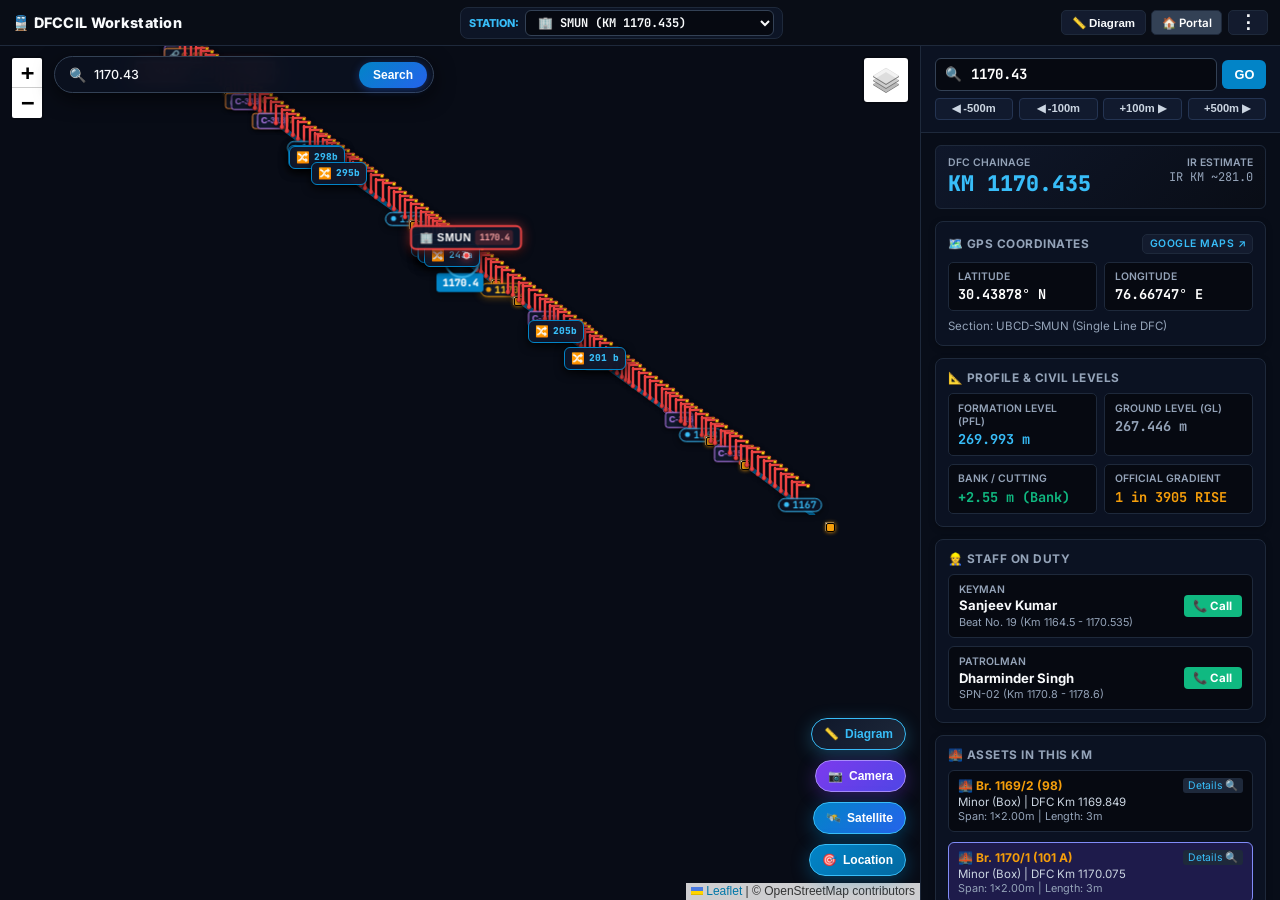
==== commit c9f853bf: "feat(workstation): sync workstation website refactoring to Android assets" ====
--- a/android-app/VaniTrackLinear/app/src/main/assets/index.html
+++ b/android-app/VaniTrackLinear/app/src/main/assets/index.html
@@ -1057,22 +1057,16 @@
       color: #ffffff;
       box-shadow: 0 4px 18px rgba(124, 58, 237, 0.35);
     }
-    .floating-action-btn.compass-btn {
-      width: 42px;
-      height: 42px;
-      padding: 0;
-      justify-content: center;
-      border-radius: 50%;
-      font-size: 16px;
-    }
-    .floating-action-btn.fit-btn {
-      width: 42px;
-      height: 42px;
-      padding: 0;
-      justify-content: center;
-      border-radius: 50%;
-      color: #38bdf8;
-      font-size: 16px;
+    .floating-action-btn.my-location-btn {
+      background: linear-gradient(135deg, #0284c7, #0369a1);
+      border: 1.5px solid #38bdf8;
+      color: #ffffff;
+      box-shadow: 0 4px 18px rgba(2, 132, 199, 0.4);
+    }
+    .floating-action-btn.my-location-btn.active {
+      background: linear-gradient(135deg, #059669, #10b981);
+      border-color: #34d399;
+      box-shadow: 0 4px 18px rgba(16, 185, 129, 0.5);
     }
 
     /* Google Maps-Style Search Result Pop-Up Bottom Sheet Card */
@@ -1452,60 +1446,47 @@
       line-height: 1.35;
     }
 
-    /* Cardinal Direction Controls (North-East-West-South) */
-    .map-cardinal-controls {
-      position: absolute;
-      top: 80px;
-      left: 12px;
-      z-index: 1000;
-      display: flex;
-      flex-direction: column;
-      align-items: center;
-      background: rgba(15, 23, 42, 0.90);
-      backdrop-filter: blur(6px);
-      border: 1px solid #334155;
-      border-radius: 10px;
-      padding: 4px;
-      box-shadow: 0 4px 16px rgba(0, 0, 0, 0.5);
-    }
-    .cardinal-mid-row {
+    /* 3-Dots Dropdown Menu */
+    .three-dots-item-btn {
+      width: 100%;
       display: flex;
       align-items: center;
-      gap: 2px;
-    }
-    .cardinal-btn {
-      width: 26px;
-      height: 24px;
+      gap: 10px;
+      padding: 9px 14px;
+      background: none;
+      border: none;
+      color: #f1f5f9;
+      font-size: 12px;
+      font-weight: 600;
+      text-align: left;
+      cursor: pointer;
+      box-sizing: border-box;
+      transition: background 0.15s ease, color 0.15s ease;
+    }
+    .three-dots-item-btn:hover {
       background: #1e293b;
-      border: 1px solid #475569;
-      color: #f8fafc;
-      font-size: 0.68rem;
-      font-weight: 800;
-      border-radius: 5px;
+      color: #38bdf8;
+    }
+
+    /* Point & Crossing Map Marker Badge */
+    .pt-crossing-map-badge {
+      background: rgba(15, 23, 42, 0.94);
+      border: 1.5px solid #0284c7;
+      border-radius: 6px;
+      padding: 2px 6px;
+      display: inline-flex;
+      align-items: center;
+      gap: 4px;
+      white-space: nowrap;
+      box-shadow: 0 3px 10px rgba(0,0,0,0.85);
       cursor: pointer;
-      display: flex;
-      align-items: center;
-      justify-content: center;
-      transition: all 0.15s ease;
-    }
-    .cardinal-btn:hover {
-      background: #0284c7;
+      backdrop-filter: blur(4px);
+      transition: transform 0.15s ease, border-color 0.15s ease;
+    }
+    .pt-crossing-map-badge:hover {
+      transform: scale(1.1);
       border-color: #38bdf8;
-      color: #fff;
-    }
-    .cardinal-btn.cardinal-n {
-      color: #ef4444;
-      font-weight: 900;
-    }
-    .cardinal-center-compass {
-      width: 22px;
-      height: 22px;
-      display: flex;
-      align-items: center;
-      justify-content: center;
-      font-size: 0.75rem;
-      color: #ef4444;
-      transition: transform 0.2s ease;
+      background: #0f172a;
     }
 
     /* Google Map Double Confirmation Modal */
@@ -1575,7 +1556,6 @@
   <header class="master-toolbar">
     <div class="toolbar-brand">
       <span>🚆 DFCCIL Workstation</span>
-      <span class="tag">GIS Map + Linear Diagram</span>
     </div>
 
     <!-- Quick Station Switcher Dropdown -->
@@ -1599,15 +1579,27 @@
 
     <!-- View Modes & Actions -->
     <div class="toolbar-group">
-      <button class="btn-tool" id="btnLiveLocationToggle" onclick="toggleLiveLocation()" title="Toggle Real-time GPS Live Location">🎯 Live GPS</button>
-      <a href="/download/camera-apk" download="DFCGPSMapCamera.apk" class="btn-tool" style="background:#7c3aed; color:#fff; font-weight:700;" title="Download Standalone DFC GPS Map Camera Android APK with Nearest OHE Pole Stamping">📷 GPS Camera APK</a>
-      <button class="btn-tool active" id="btnViewSplit" onclick="setViewMode('split')" title="Split View (Map + Linear)">🔀 Split (50/50)</button>
-      <button class="btn-tool" id="btnViewMap" onclick="setViewMode('map')" title="Full Map View">🗺️ Full Map</button>
-      <button class="btn-tool" id="btnViewLinear" onclick="setViewMode('linear')" title="Full Diagram View">📏 Full Diagram</button>
-      <button class="btn-tool" onclick="openStationEsp(currentStationCode || 'SMUN')" style="background:#0284c7; color:#fff; font-weight:700;" title="Open Official High-Definition Keyplans">⚡ Keyplans (HD)</button>
-      <button class="btn-tool" onclick="openDrawingsModal()" style="background:#0f766e; color:#fff; font-weight:700;" title="Browse all 249 Plan & Profile Drawings">📜 P&P Drawings (249)</button>
-      <button class="btn-tool" id="btnToggleSidebar" onclick="toggleSidebar()" title="Toggle KM Inspector Sidebar">📋 Inspector</button>
+      <button class="btn-tool" id="btnSingleViewToggle" onclick="toggleGpsDiagramView()" title="Switch between Map & Diagram">📏 Diagram</button>
       <a href="/" class="btn-tool" style="background:#334155; color:#fff;">🏠 Portal</a>
+
+      <!-- 3-Dots More Options Dropdown (Keyplans, P&P Drawings, Camera APK, Inspector) -->
+      <div class="toolbar-dropdown-wrap" style="position:relative; display:inline-block;">
+        <button class="btn-tool" id="btnThreeDotsMenu" onclick="toggleThreeDotsMenu(event)" title="More Tools & Drawings" style="padding:2px 10px; font-size:1.15rem; line-height:1; font-weight:800; cursor:pointer;">⋮</button>
+        <div class="three-dots-dropdown-menu" id="threeDotsDropdown" style="display:none; position:absolute; right:0; top:calc(100% + 6px); background:#0b1120; border:1px solid #334155; border-radius:8px; box-shadow:0 8px 24px rgba(0,0,0,0.85); min-width:215px; z-index:9999; padding:6px 0;">
+          <button class="three-dots-item-btn" onclick="openStationEsp(currentStationCode || 'SMUN'); closeThreeDotsMenu();">
+            <span>⚡</span> <span>Keyplans (HD)</span>
+          </button>
+          <button class="three-dots-item-btn" onclick="openDrawingsModal(); closeThreeDotsMenu();">
+            <span>📜</span> <span>P&P Drawings (249)</span>
+          </button>
+          <a href="/download/camera-apk" download="DFCGPSMapCamera.apk" onclick="closeThreeDotsMenu();" class="three-dots-item-btn" style="text-decoration:none;">
+            <span>📷</span> <span>GPS Camera APK</span>
+          </a>
+          <button class="three-dots-item-btn" id="btnToggleSidebar" onclick="toggleSidebar(); closeThreeDotsMenu();">
+            <span>📋</span> <span>KM Inspector</span>
+          </button>
+        </div>
+      </div>
     </div>
   </header>
 
@@ -1619,18 +1611,6 @@
       <div class="pane-map" id="mapPane" style="position: relative;">
         <!-- High-Precision GIS Satellite Track Layer with KM Milestones & Stations -->
         <div id="mapView" style="width: 100%; height: 100%; display: block;"></div>
-
-        <!-- Top Right Map Action Controls -->
-        <div style="position: absolute; top: 8px; right: 12px; z-index: 1000; display: flex; align-items: center; gap: 8px;">
-          <button
-            class="btn-tool"
-            onclick="fitAllMapBounds()"
-            style="background: rgba(15, 23, 42, 0.92); color: #38bdf8; border: 1px solid #334155; padding: 4px 10px; font-size: 11px; border-radius: 8px; cursor: pointer; box-shadow: 0 2px 8px rgba(0,0,0,0.5);"
-            title="Fit Entire 88.68 Km Corridor"
-          >
-            <span>↔ Fit Entire Track</span>
-          </button>
-        </div>
 
         <!-- Floating Google Maps-Style Omni-Search Bar on Map -->
         <div id="mapFloatingSearchWrap" class="gmaps-search-bar-wrap">
@@ -1653,7 +1633,7 @@
           <div id="omniDropdownMap" class="omni-search-dropdown" style="display:none;"></div>
         </div>
 
-        <!-- Floating Mobile/Desktop Action Controls (Day/Night GPS⇄Diagram Switcher, Camera, Compass) -->
+        <!-- Floating Mobile/Desktop Action Controls (GPS⇄Diagram Switcher, Camera, Satellite Layer, Tap to Live Location) -->
         <div class="floating-map-actions-stack">
           <!-- 1. Day/Night Style GPS ⇄ Diagram View Switcher -->
           <button id="btnFloatingViewToggle" class="floating-action-btn view-toggle-btn" onclick="toggleGpsDiagramView()" title="Switch between GPS Map & Linear Diagram">
@@ -1667,20 +1647,43 @@
             <span class="toggle-label">Camera</span>
           </button>
 
-          <!-- 2. Satellite ⇄ Normal Layer Switcher Button (Point 5) -->
+          <!-- 3. Satellite ⇄ Normal Layer Switcher Button -->
           <button id="btnToggleMapLayer" class="floating-action-btn layer-toggle-btn" onclick="toggleSatelliteLayer()" title="Switch Satellite / Normal Map">
             <span id="layerToggleIcon" class="btn-icon">🛰️</span>
             <span id="layerToggleLabel" class="toggle-label">Satellite</span>
           </button>
 
-          <!-- 4. Fit All Track Button -->
-          <button class="floating-action-btn fit-btn" onclick="fitAllMapBounds()" title="Fit Entire 88.68 Km Corridor">
-            <span class="btn-icon">↔</span>
+          <!-- 4. Tap to Live Location Button (Google Maps Style) -->
+          <button id="btnFloatingMyLocation" class="floating-action-btn my-location-btn" onclick="onTapMyLocation()" title="Your Live GPS Location (Google Maps Style)">
+            <span id="floatingLocationIcon" class="btn-icon">🎯</span>
+            <span id="floatingLocationLabel" class="toggle-label">Location</span>
           </button>
         </div>
 
-        <!-- Direction Controls (North-East-West-South) -->
-        </div>
+        <!-- Live Speedometer HUD (Bottom Left of Map) - Hidden until speed > 3 km/h like Google Maps -->
+        <div id="liveSpeedometerHud" class="live-speedometer-hud" style="display:none;">
+          <div class="speedo-header">
+            <div class="speedo-gps-indicator">
+              <span class="pulse-dot standby" id="speedoPulseDot"></span>
+              <span id="speedoGpsText">GPS STANDBY</span>
+            </div>
+            <button class="speedo-min-btn" onclick="toggleSpeedometerMinimize()" title="Minimize / Expand Speedometer">─</button>
+          </div>
+          <div class="speedo-body" id="speedoBody">
+            <div class="speedo-gauge-wrap">
+              <svg class="speedo-gauge-svg" viewBox="0 0 120 70">
+                <path d="M 15 65 A 45 45 0 0 1 105 65" fill="none" stroke="#1e293b" stroke-width="8" stroke-linecap="round"/>
+                <path d="M 15 65 A 45 45 0 0 1 60 20" fill="none" stroke="#22c55e" stroke-width="8" stroke-dasharray="70 200" stroke-linecap="round"/>
+                <path d="M 60 20 A 45 45 0 0 1 95 35" fill="none" stroke="#f59e0b" stroke-width="8" stroke-dasharray="40 200" stroke-linecap="round"/>
+                <path d="M 95 35 A 45 45 0 0 1 105 65" fill="none" stroke="#ef4444" stroke-width="8" stroke-dasharray="20 200" stroke-linecap="round"/>
+                <line id="speedoNeedle" x1="60" y1="65" x2="60" y2="25" stroke="#38bdf8" stroke-width="3.5" stroke-linecap="round" style="transform-origin: 60px 65px; transform: rotate(-90deg); transition: transform 0.3s cubic-bezier(0.4, 0, 0.2, 1);"/>
+                <circle cx="60" cy="65" r="5.5" fill="#38bdf8"/>
+              </svg>
+              <div class="speedo-digital">
+                <span id="speedoValue" class="speedo-num">00.0</span>
+                <span class="speedo-unit">KM/H</span>
+              </div>
+            </div>
             <div class="speedo-telemetry">
               <div id="speedoKmText" style="font-weight:700; color:#38bdf8;">KM 1170.435</div>
               <div id="speedoOheText" style="color:#f87171; font-weight:700;">⚡ Pole 1170/01</div>
@@ -2386,20 +2389,6 @@
   const osm = L.tileLayer('https://{s}.tile.openstreetmap.org/{z}/{x}/{y}.png', {
     maxZoom: 20,
     attribution: '© OpenStreetMap contributors'
-  });
-  const mapplsApiKey = 'nmmgncgrfhcjwmmgoiwpnardqkboovjxtkbx';
-  const mapplsMap = L.tileLayer('https://tile.mappls.com/map/raster_tile/still_map/{z}/{x}/{y}.png?access_token=' + mapplsApiKey, {
-    maxZoom: 19,
-    minZoom: 4,
-    attribution: '© <a href="https://www.mappls.com" target="_blank" style="color:#0284c7;font-weight:600;">Mappls MapmyIndia</a>'
-  });
-  // Graceful fallback to CARTO Voyager if Mappls domain whitelisting is not yet added on localhost
-  mapplsMap.on('tileerror', function(error) {
-    if (error && error.tile && !error.tile.dataset.hasFallback) {
-      error.tile.dataset.hasFallback = 'true';
-      const c = error.coords;
-      error.tile.src = 'https://a.basemaps.cartocdn.com/rastertiles/voyager/' + c.z + '/' + c.x + '/' + c.y + '.png';
-    }
   });
   const esriSatellite = L.tileLayer('https://server.arcgisonline.com/ArcGIS/rest/services/World_Imagery/MapServer/tile/{z}/{y}/{x}', {
     maxZoom: 20,
@@ -2964,6 +2953,68 @@
   }
   oheGroup.addTo(map);
 
+  // Points & Crossings Layer (Main Line Only - 41 turnouts plotted according to SRJ Chainage)
+  const pointsGroup = L.layerGroup();
+  const allPtsList = DB_DATA.points_and_crossings || [];
+  const mainLinePts = allPtsList.filter(p => p.line === 'Main Line' && p.srj_chainage > 1000);
+
+  mainLinePts.forEach(p => {
+    const chainage = parseFloat(p.srj_chainage);
+    if (isNaN(chainage)) return;
+
+    const gps = getInterpolatedGps(chainage);
+    if (!gps || !gps.lat || !gps.lon) return;
+
+    const isLh = (p.turnout || '').toUpperCase() === 'LH';
+    const angleText = p.angle || '1/12';
+    const ptBadgeHtml = `
+      <div class="pt-crossing-map-badge" title="Point ${p.point_no} (${p.station}) KM ${chainage.toFixed(3)}">
+        <span style="font-size:11px;">🔀</span>
+        <span style="font-weight:800; color:#38bdf8; font-size:9.5px; font-family:'JetBrains Mono',monospace;">${p.point_no}</span>
+      </div>
+    `;
+
+    const ptIcon = L.divIcon({
+      className: 'pt-crossing-div-icon',
+      html: ptBadgeHtml,
+      iconSize: [64, 22],
+      iconAnchor: [32, 11]
+    });
+
+    const marker = L.marker([gps.lat, gps.lon], { icon: ptIcon, zIndexOffset: 2200 });
+
+    const popupHtml = `
+      <div style="font-family:system-ui,-apple-system,sans-serif; min-width:220px; color:#f8fafc; padding:4px;">
+        <div style="border-bottom:1px solid #334155; padding-bottom:5px; margin-bottom:6px; display:flex; justify-content:space-between; align-items:center;">
+          <b style="color:#38bdf8; font-size:13px;">🔀 Point ${p.point_no} (${p.station})</b>
+          <span style="background:#0284c7; color:#fff; font-size:9px; font-weight:700; padding:1px 5px; border-radius:3px;">Main Line</span>
+        </div>
+        <div style="font-size:11px; color:#cbd5e1; line-height:1.5;">
+          <b>SRJ Chainage:</b> <span style="color:#38bdf8; font-weight:700; font-family:monospace;">KM ${chainage.toFixed(3)}</span><br>
+          <b>Station:</b> <span style="color:#f8fafc; font-weight:600;">${p.station}</span><br>
+          <b>Angle / Crossing:</b> <span style="color:#10b981; font-weight:700;">${angleText}</span><br>
+          <b>Turnout Type:</b> <span style="color:#fbbf24; font-weight:700;">${isLh ? 'Left Hand (LH)' : 'Right Hand (RH)'}</span><br>
+          <b>Laid On:</b> ${p.laid_on || 'Straight'}<br>
+          <b>Traffic:</b> ${p.traffic || '--'}<br>
+          <b>Stations Behind:</b> ${p.stations_behind || '--'}
+        </div>
+        <div style="margin-top:8px;">
+          <button onclick="navigateToKm(${chainage}, true, false)" style="width:100%; background:#1e293b; color:#38bdf8; border:1px solid #38bdf8; border-radius:4px; padding:4px 8px; font-size:11px; font-weight:600; cursor:pointer;">
+            ⚡ Focus in Linear Diagram ➔
+          </button>
+        </div>
+      </div>
+    `;
+
+    marker.bindPopup(popupHtml);
+    marker.on('click', () => {
+      navigateToKm(chainage, true, false);
+    });
+
+    pointsGroup.addLayer(marker);
+  });
+  pointsGroup.addTo(map);
+
   // Synchronized Train Pin Marker
   const trainPinIcon = L.divIcon({
     className: '',
@@ -2976,10 +3027,9 @@
     zIndexOffset: 1500
   }).addTo(map);
 
-  // Layer Controls: Street Map (default), Mappls, Esri, Google Maps
+  // Layer Controls: Street Map (default), Esri, Google Maps
   const baseMaps = { 
     "Street Map (OpenStreetMap)": osm,
-    "Mappls Map (MapmyIndia)": mapplsMap,
     "Esri Satellite": esriSatellite, 
     "Google Satellite (HD)": googleHybrid
   };
@@ -2996,6 +3046,7 @@
   });
   const overlays = { 
     "Main Track (Blue Line)": trackPolyline, 
+    "🔀 Points & Crossings (Main Line)": pointsGroup,
     "⚡ OHE Masts (1,663)": oheGroup,
     "Curves / वक्र": curveGroup,
     "Main Line Bridges": bridgeGroup, 
@@ -4691,6 +4742,17 @@
   if (btnMap) btnMap.classList.toggle('active', mode === 'map');
   if (btnLinear) btnLinear.classList.toggle('active', mode === 'linear');
 
+  const singleToggle = document.getElementById('btnSingleViewToggle');
+  if (singleToggle) {
+    if (mode === 'map') {
+      singleToggle.innerHTML = '📏 Diagram';
+      singleToggle.setAttribute('title', 'Switch to Linear Diagram View');
+    } else {
+      singleToggle.innerHTML = '🗺️ Map';
+      singleToggle.setAttribute('title', 'Switch to GPS Map View');
+    }
+  }
+
   const floatIcon = document.getElementById('floatingToggleIcon');
   const floatLabel = document.getElementById('floatingToggleLabel');
   const floatBtn = document.getElementById('btnFloatingViewToggle');
@@ -5541,6 +5603,9 @@
 
 function toggleLiveLocation() {
   const btn = document.getElementById('btnLiveLocationToggle');
+  const locBtn = document.getElementById('btnFloatingMyLocation');
+  const locLbl = document.getElementById('floatingLocationLabel');
+
   if (liveWatchId !== null) {
     // Turn OFF
     navigator.geolocation.clearWatch(liveWatchId);
@@ -5552,6 +5617,9 @@
       btn.style.background = '';
       btn.innerHTML = '🎯 Live GPS';
     }
+    if (locBtn) locBtn.classList.remove('active');
+    if (locLbl) locLbl.textContent = 'Location';
+
     const pulseDot = document.getElementById('speedoPulseDot');
     if (pulseDot) pulseDot.className = 'pulse-dot standby';
     const gpsTxt = document.getElementById('speedoGpsText');
@@ -5569,6 +5637,9 @@
     btn.style.background = '#0284c7';
     btn.innerHTML = '🎯 GPS Tracking...';
   }
+  if (locBtn) locBtn.classList.add('active');
+  if (locLbl) locLbl.textContent = 'Tracking...';
+
   const pulseDot = document.getElementById('speedoPulseDot');
   if (pulseDot) pulseDot.className = 'pulse-dot';
   const gpsTxt = document.getElementById('speedoGpsText');
@@ -5580,6 +5651,41 @@
     { enableHighAccuracy: true, maximumAge: 1000, timeout: 20000 }
   );
 }
+
+// Google Maps-Style Tap to Live Location Handler
+function onTapMyLocation() {
+  if (liveWatchId !== null && lastGpsPos && map) {
+    // Already tracking: Smoothly pan and center on user with zoom 17 like Google Maps
+    map.setView([lastGpsPos.lat, lastGpsPos.lon], 17, { animate: true });
+    if (liveUserMarker && liveUserMarker.openPopup) {
+      liveUserMarker.openPopup();
+    }
+  } else {
+    // Start tracking
+    toggleLiveLocation();
+  }
+}
+
+// 3-Dots More Options Menu Handlers
+function toggleThreeDotsMenu(e) {
+  if (e) e.stopPropagation();
+  const dd = document.getElementById('threeDotsDropdown');
+  if (dd) {
+    dd.style.display = (dd.style.display === 'block') ? 'none' : 'block';
+  }
+}
+
+function closeThreeDotsMenu() {
+  const dd = document.getElementById('threeDotsDropdown');
+  if (dd) dd.style.display = 'none';
+}
+
+document.addEventListener('click', (e) => {
+  const wrap = document.querySelector('.toolbar-dropdown-wrap');
+  if (wrap && !wrap.contains(e.target)) {
+    closeThreeDotsMenu();
+  }
+});
 
 function onLivePositionUpdate(pos) {
   const lat = pos.coords.latitude;
@@ -5634,7 +5740,11 @@
     }
   }
 
-  // Update Top Toolbar Button
+  // Update Floating Location Label to 'Active'
+  const locLbl = document.getElementById('floatingLocationLabel');
+  if (locLbl) locLbl.textContent = 'Active';
+
+  // Update Top Toolbar Button if exists
   const btn = document.getElementById('btnLiveLocationToggle');
   if (btn) btn.innerHTML = `🎯 Live (KM ${proj.km.toFixed(2)})`;
 }
@@ -5692,32 +5802,6 @@
   if (hud) {
     hud.classList.toggle('minimized');
   }
-}
-
-// Direction change controls (North-East-West-South)
-function changeMapDirection(dir) {
-  if (!map) return;
-  const center = map.getCenter();
-  const step = 0.035; // ~3.8 km pan
-  if (dir === 'N') {
-    map.panTo([center.lat + step, center.lng], { animate: true, duration: 0.4 });
-  } else if (dir === 'S') {
-    map.panTo([center.lat - step, center.lng], { animate: true, duration: 0.4 });
-  } else if (dir === 'E') {
-    map.panTo([center.lat, center.lng + step], { animate: true, duration: 0.4 });
-  } else if (dir === 'W') {
-    map.panTo([center.lat, center.lng - step], { animate: true, duration: 0.4 });
-  }
-}
-
-// Compass heading listener
-if (window.DeviceOrientationEvent) {
-  window.addEventListener('deviceorientation', function(e) {
-    const needle = document.getElementById('cardinalCompassNeedle');
-    if (needle && typeof e.alpha === 'number') {
-      needle.style.transform = `rotate(${360 - e.alpha}deg)`;
-    }
-  }, false);
 }
 
 // Nearest OHE pole helper
@@ -6044,7 +6128,6 @@
   
   if (isSatelliteActive) {
     if (typeof osm !== 'undefined' && map.hasLayer(osm)) map.removeLayer(osm);
-    if (typeof mapplsMap !== 'undefined' && map.hasLayer(mapplsMap)) map.removeLayer(mapplsMap);
     if (typeof googleHybrid !== 'undefined' && !map.hasLayer(googleHybrid)) {
       googleHybrid.addTo(map);
     } else if (typeof esriSatellite !== 'undefined' && !map.hasLayer(esriSatellite)) {
@@ -6248,7 +6331,7 @@
     </div>
     <div class="gmap-confirm-body" style="font-size:0.84rem; color:#cbd5e1; line-height:1.55; margin:14px 0;">
       You are switching the base layer to <b>Google Satellite (HD)</b>.<br>
-      To continue using free GIS without Google Maps API, stay on <b>Street Map (OSM)</b> or <b>Mappls (MapmyIndia)</b>.<br><br>
+      To continue using free GIS without Google Maps API, stay on <b>Street Map (OSM)</b> or <b>Esri Satellite</b>.<br><br>
       <span style="color:#f8fafc; font-weight:700;">Do you want to proceed to Google Maps?</span>
     </div>
     <div class="gmap-confirm-actions" style="display:flex; justify-content:flex-end; gap:8px; margin-top:16px;">
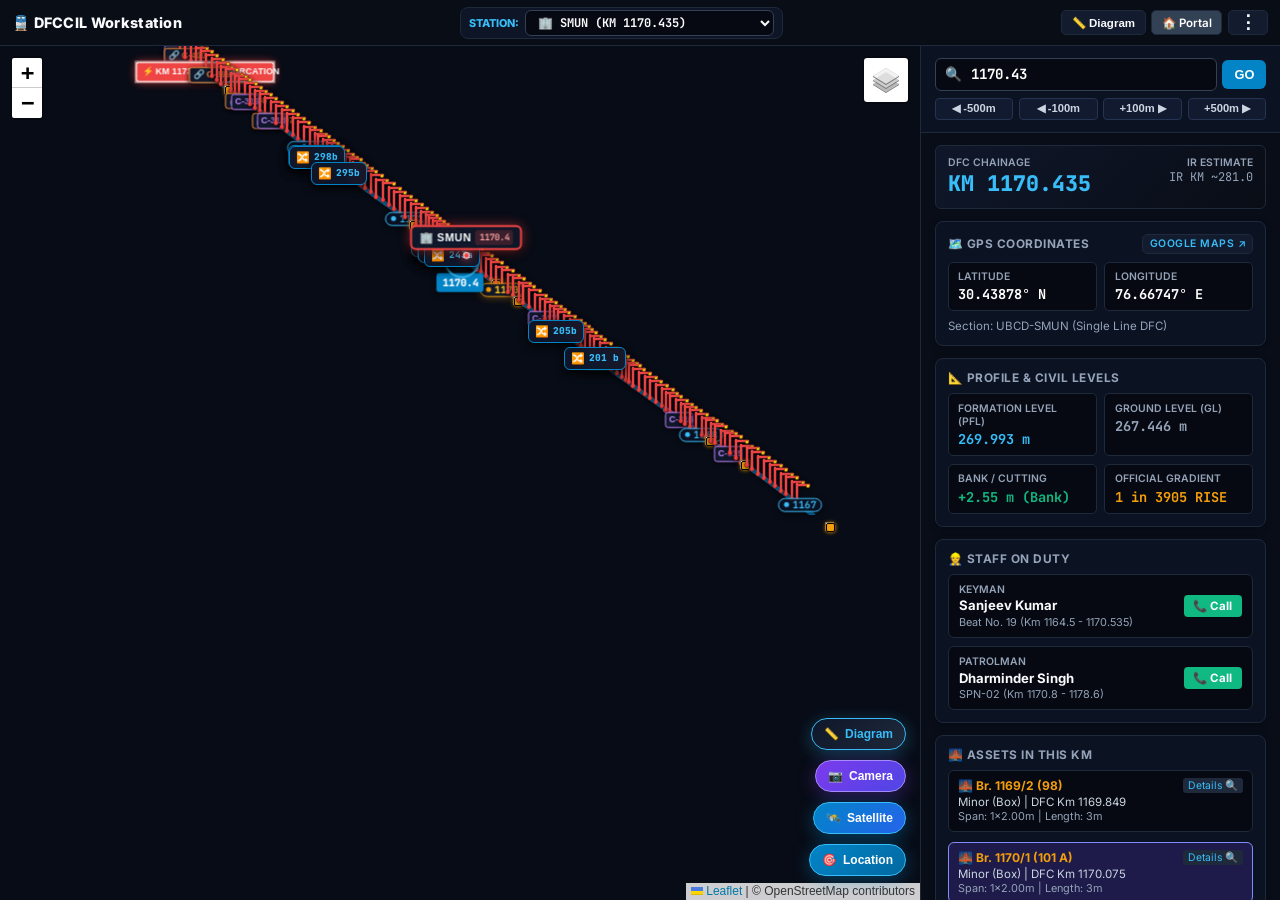
==== commit 2c24f47b: "Sync workstation HTML: fix 3-dots menu, remove map search box and popup card" ====
--- a/android-app/VaniTrackLinear/app/src/main/assets/index.html
+++ b/android-app/VaniTrackLinear/app/src/main/assets/index.html
@@ -1585,7 +1585,7 @@
       <!-- 3-Dots More Options Dropdown (Keyplans, P&P Drawings, Camera APK, Inspector) -->
       <div class="toolbar-dropdown-wrap" style="position:relative; display:inline-block;">
         <button class="btn-tool" id="btnThreeDotsMenu" onclick="toggleThreeDotsMenu(event)" title="More Tools & Drawings" style="padding:2px 10px; font-size:1.15rem; line-height:1; font-weight:800; cursor:pointer;">⋮</button>
-        <div class="three-dots-dropdown-menu" id="threeDotsDropdown" style="display:none; position:absolute; right:0; top:calc(100% + 6px); background:#0b1120; border:1px solid #334155; border-radius:8px; box-shadow:0 8px 24px rgba(0,0,0,0.85); min-width:215px; z-index:9999; padding:6px 0;">
+        <div class="three-dots-dropdown-menu" id="threeDotsDropdown" style="display:none; position:fixed; background:#0b1120; border:1px solid #334155; border-radius:8px; box-shadow:0 8px 24px rgba(0,0,0,0.85); min-width:215px; z-index:999999; padding:6px 0;">
           <button class="three-dots-item-btn" onclick="openStationEsp(currentStationCode || 'SMUN'); closeThreeDotsMenu();">
             <span>⚡</span> <span>Keyplans (HD)</span>
           </button>
@@ -1611,27 +1611,6 @@
       <div class="pane-map" id="mapPane" style="position: relative;">
         <!-- High-Precision GIS Satellite Track Layer with KM Milestones & Stations -->
         <div id="mapView" style="width: 100%; height: 100%; display: block;"></div>
-
-        <!-- Floating Google Maps-Style Omni-Search Bar on Map -->
-        <div id="mapFloatingSearchWrap" class="gmaps-search-bar-wrap">
-          <div class="gmaps-search-box">
-            <span class="gmaps-search-icon">🔍</span>
-            <input
-              type="text"
-              id="mapOmniSearchInput"
-              placeholder="Search KM (1170.4), Pole (1173/12), Staff, Asset..."
-              autocomplete="off"
-              spellcheck="false"
-              oninput="onOmniSearchInput(this.value, 'map')"
-              onkeydown="if(event.key==='Enter') executeSmartSearch(this.value)"
-            />
-            <button id="mapSearchClearBtn" class="gmaps-clear-btn" onclick="clearSearchInput('map')" style="display:none;" title="Clear Search">✕</button>
-            <button class="gmaps-search-btn" onclick="executeSmartSearch(document.getElementById('mapOmniSearchInput').value)" title="Search">
-              <span>Search</span>
-            </button>
-          </div>
-          <div id="omniDropdownMap" class="omni-search-dropdown" style="display:none;"></div>
-        </div>
 
         <!-- Floating Mobile/Desktop Action Controls (GPS⇄Diagram Switcher, Camera, Satellite Layer, Tap to Live Location) -->
         <div class="floating-map-actions-stack">
@@ -1693,109 +1672,7 @@
 
         
 
-        <!-- Google Maps-Style Search Result Pop-up Card / Bottom Sheet -->
-        <div id="kmResultPopupCard" class="km-result-popup-card" style="display:none;">
-          <div class="popup-card-drag-handle" onclick="closeKmResultPopup()"></div>
-          <div class="popup-card-header">
-            <div class="popup-card-title-group">
-              <div class="popup-km-badge" id="popupDfcKm">🚆 KM 1170.435</div>
-              <div class="popup-sub-badges">
-                <span class="popup-badge ir-badge" id="popupIrKm">IR ~281.0</span>
-                <span class="popup-badge station-badge" id="popupStation">SMUN (New Shambhu)</span>
-              </div>
-            </div>
-            <button class="popup-close-btn" onclick="closeKmResultPopup()" title="Close details">✕</button>
-          </div>
-
-          <div class="popup-card-body">
-            <div class="popup-info-grid">
-              <div class="popup-info-item">
-                <span class="popup-info-label">⚡ NEAREST OHE POLE</span>
-                <span class="popup-info-val highlight-red" id="popupOhePole">Pole 1170/01 (12m)</span>
-              </div>
-              <div class="popup-info-item">
-                <span class="popup-info-label">📍 GPS COORDINATES</span>
-                <span class="popup-info-val font-mono" id="popupGpsCoords">30.43863°, 76.66772°</span>
-              </div>
-              <div class="popup-info-item">
-                <span class="popup-info-label">🏢 SECTION / JURISDICTION</span>
-                <span class="popup-info-val" id="popupSectionName">KNZN - SMUN (Double Line)</span>
-              </div>
-              <div class="popup-info-item">
-                <span class="popup-info-label">👷 KEYMAN / PATROL</span>
-                <span class="popup-info-val" id="popupStaffInfo">Beat 31 • Call SSE/JE</span>
-              </div>
-            </div>
-
-            <!-- Nearby Assets Snippet if any -->
-            <div id="popupAssetSnippet" class="popup-asset-snippet" style="display:none;">
-              <span class="asset-icon">🌉</span>
-              <span id="popupAssetText" class="asset-text">Major Bridge #249 at Km 1170.620</span>
-            </div>
-
-                        <!-- Small Details / Technical Data Accordion (Gradient, FL, NGL, Bank/Cutting, Staff, Assets +-500m) -->
-            <div class="popup-details-accordion">
-              <button id="btnTogglePopupDetails" class="popup-details-toggle-btn" onclick="togglePopupTechnicalDetails()">
-                <span>📊 Small Details (Gradient, FL/NGL, Bank, Staff, Assets ±500m)</span>
-                <span id="popupDetailsToggleArrow" class="toggle-arrow">▼</span>
-              </button>
-
-              <div id="popupTechnicalDetailsPanel" class="popup-tech-details-panel" style="display:none;">
-                <!-- Track Profile Grid -->
-                <div class="tech-sub-title">📐 Track Profile & Formation Levels</div>
-                <div class="tech-profile-grid">
-                  <div class="tech-profile-chip">
-                    <span class="tech-chip-label">GRADIENT</span>
-                    <span class="tech-chip-val" id="popDetailGradient">--</span>
-                  </div>
-                  <div class="tech-profile-chip">
-                    <span class="tech-chip-label">FL (FORMATION LEVEL)</span>
-                    <span class="tech-chip-val" id="popDetailFL">--</span>
-                  </div>
-                  <div class="tech-profile-chip">
-                    <span class="tech-chip-label">NGL (GROUND LEVEL)</span>
-                    <span class="tech-chip-val" id="popDetailNGL">--</span>
-                  </div>
-                  <div class="tech-profile-chip">
-                    <span class="tech-chip-label">BANK / CUTTING</span>
-                    <span class="tech-chip-val highlight-gold" id="popDetailBank">--</span>
-                  </div>
-                </div>
-
-                <!-- Assigned Staff Section -->
-                <div class="tech-sub-title">👷 Track Maintenance Personnel</div>
-                <div id="popDetailStaffSection" class="tech-staff-list">
-                  <div class="tech-item-row"><span style="color:#94a3b8;">Loading staff data...</span></div>
-                </div>
-
-                <!-- Assets in +-500m Corridor Section -->
-                <div class="tech-sub-title">
-                  <span>🔍 Assets in ±500m Corridor</span>
-                  <span id="popDetailAssetCount" class="tech-count-badge">0 Found</span>
-                </div>
-                <div id="popDetailAssetList" class="tech-asset-list">
-                  <div class="tech-item-row"><span style="color:#94a3b8;">Scanning corridor...</span></div>
-                </div>
-              </div>
-            </div>
-
-            <!-- Action Buttons Row -->
-            <div class="popup-actions-row">
-              <button class="popup-act-btn btn-view-diagram" onclick="jumpToLinearFromPopup()" title="Open Linear Track Profile at this KM">
-                <span>📏 View in Diagram</span>
-              </button>
-              <a id="popupGmapsLink" href="#" target="_blank" rel="noreferrer" class="popup-act-btn btn-gmaps" title="Open GPS Location in Google Maps app">
-                <span>🗺️ Google Maps</span>
-              </a>
-              <button class="popup-act-btn btn-camera" onclick="openTrackCamera()" title="Capture Geotagged Track Photo">
-                <span>📷 Geotag Camera</span>
-              </button>
-              <button class="popup-act-btn btn-copy" onclick="copyPopupKmDetails()" title="Copy KM & GPS Details">
-                <span id="popupCopyBtnText">📋 Copy</span>
-              </button>
-            </div>
-          </div>
-        </div>
+
 
         <!-- Hidden Track Camera Input -->
         <input type="file" id="trackCameraInput" accept="image/*" capture="environment" style="display:none;" onchange="handleTrackCameraPhoto(event)">
@@ -5668,10 +5545,30 @@
 
 // 3-Dots More Options Menu Handlers
 function toggleThreeDotsMenu(e) {
-  if (e) e.stopPropagation();
+  if (e) {
+    e.stopPropagation();
+    e.preventDefault();
+  }
   const dd = document.getElementById('threeDotsDropdown');
-  if (dd) {
-    dd.style.display = (dd.style.display === 'block') ? 'none' : 'block';
+  const btn = document.getElementById('btnThreeDotsMenu');
+  if (!dd || !btn) return;
+
+  if (dd.parentElement !== document.body) {
+    document.body.appendChild(dd);
+  }
+
+  const isVisible = dd.style.display === 'block';
+  if (isVisible) {
+    closeThreeDotsMenu();
+  } else {
+    const rect = btn.getBoundingClientRect();
+    dd.style.position = 'fixed';
+    dd.style.top = (rect.bottom + 6) + 'px';
+    const rightDist = Math.max(8, window.innerWidth - rect.right);
+    dd.style.right = rightDist + 'px';
+    dd.style.left = 'auto';
+    dd.style.zIndex = '999999';
+    dd.style.display = 'block';
   }
 }
 
@@ -5681,11 +5578,16 @@
 }
 
 document.addEventListener('click', (e) => {
-  const wrap = document.querySelector('.toolbar-dropdown-wrap');
-  if (wrap && !wrap.contains(e.target)) {
-    closeThreeDotsMenu();
+  const dd = document.getElementById('threeDotsDropdown');
+  const btn = document.getElementById('btnThreeDotsMenu');
+  if (dd && dd.style.display === 'block') {
+    if (!dd.contains(e.target) && (!btn || !btn.contains(e.target))) {
+      closeThreeDotsMenu();
+    }
   }
 });
+window.addEventListener('resize', closeThreeDotsMenu);
+window.addEventListener('scroll', closeThreeDotsMenu, true);
 
 function onLivePositionUpdate(pos) {
   const lat = pos.coords.latitude;
@@ -6154,15 +6056,11 @@
 }
 
 function showKmResultPopup(km, isLinkLine = false) {
-  let gps = isLinkLine ? getLinkLineGps(km) : getInterpolatedGps(km);
-  updateKmResultPopup(km, gps, isLinkLine);
-  const card = document.getElementById('kmResultPopupCard');
-  if (card) card.style.display = 'block';
+  // Map floating search box and popup card removed per user request
 }
 
 function closeKmResultPopup() {
-  const card = document.getElementById('kmResultPopupCard');
-  if (card) card.style.display = 'none';
+  // Map floating search box and popup card removed per user request
 }
 
 function jumpToLinearFromPopup() {
@@ -6271,10 +6169,10 @@
 // 9. HARDWARE BACK BUTTON HOOK FOR ANDROID
 // -------------------------------------------------------------
 window.onAndroidBackButton = function() {
-  // 1. Close search popup card
-  const popup = document.getElementById('kmResultPopupCard');
-  if (popup && popup.style.display !== 'none') {
-    closeKmResultPopup();
+  // 1. Close 3-dots options menu if open
+  const threeDots = document.getElementById('threeDotsDropdown');
+  if (threeDots && threeDots.style.display === 'block') {
+    closeThreeDotsMenu();
     return true;
   }
   // 2. Close camera preview modal
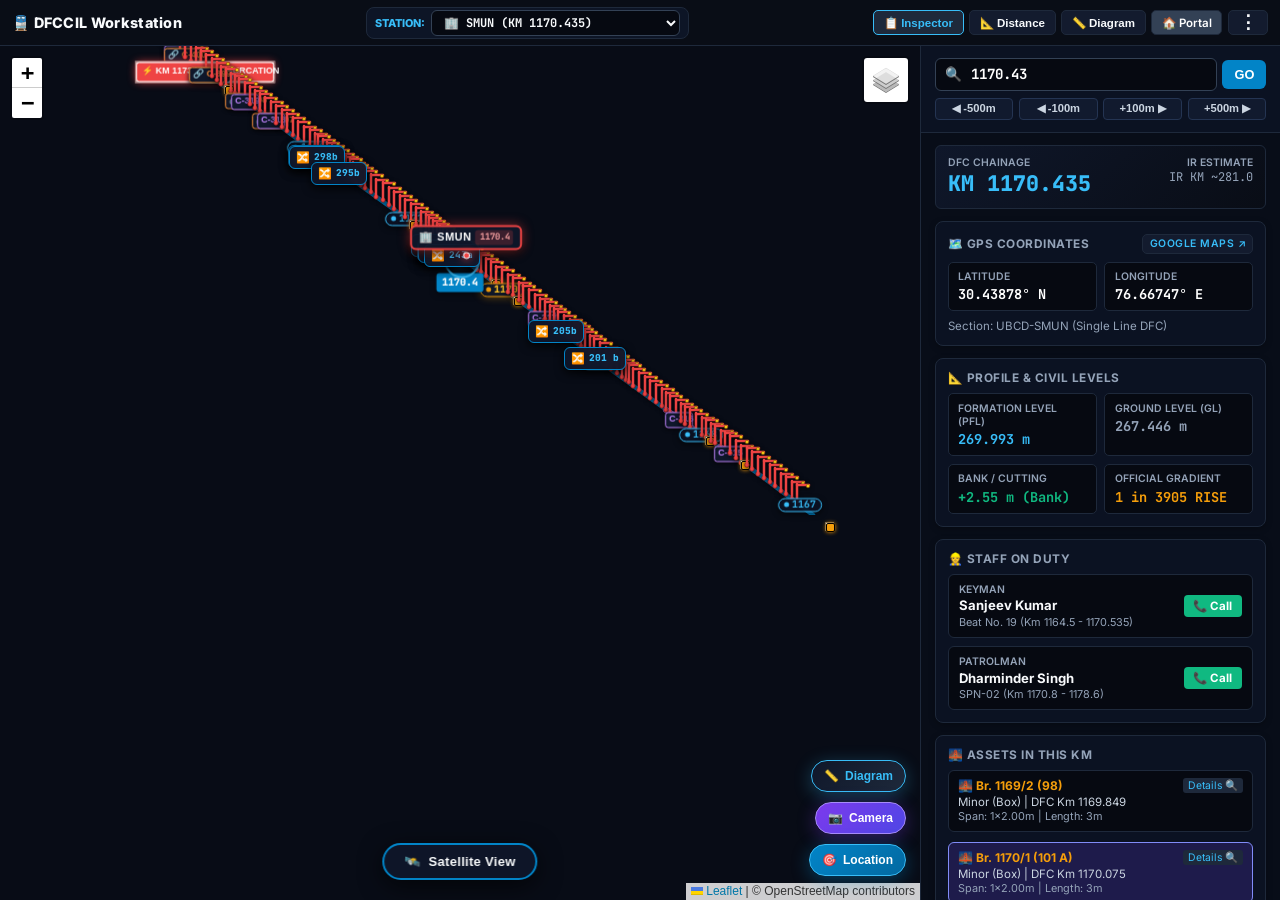
==== commit 8297460e: "Sync workstation HTML: distance calculator, inspector on top toolbar, bottom-center satellite switch" ====
--- a/android-app/VaniTrackLinear/app/src/main/assets/index.html
+++ b/android-app/VaniTrackLinear/app/src/main/assets/index.html
@@ -1468,6 +1468,72 @@
       color: #38bdf8;
     }
 
+    /* Bottom-Center Floating Satellite Switcher */
+    .bottom-center-satellite-btn {
+      position: absolute;
+      bottom: 20px;
+      left: 50%;
+      transform: translateX(-50%);
+      z-index: 1000;
+      display: flex;
+      align-items: center;
+      gap: 8px;
+      background: rgba(15, 23, 42, 0.94);
+      border: 2px solid #0284c7;
+      color: #f8fafc;
+      padding: 9px 20px;
+      border-radius: 30px;
+      font-size: 13px;
+      font-weight: 700;
+      letter-spacing: 0.3px;
+      cursor: pointer;
+      box-shadow: 0 6px 24px rgba(0, 0, 0, 0.65);
+      backdrop-filter: blur(12px);
+      transition: all 0.2s cubic-bezier(0.4, 0, 0.2, 1);
+      white-space: nowrap;
+      user-select: none;
+    }
+    .bottom-center-satellite-btn:hover {
+      transform: translateX(-50%) translateY(-2px);
+      background: #0f172a;
+      border-color: #38bdf8;
+      box-shadow: 0 8px 28px rgba(2, 132, 199, 0.6);
+      color: #38bdf8;
+    }
+    .bottom-center-satellite-btn.active-satellite {
+      background: linear-gradient(135deg, #0284c7, #2563eb);
+      border-color: #38bdf8;
+      color: #ffffff;
+      box-shadow: 0 6px 24px rgba(2, 132, 199, 0.7);
+    }
+
+    /* Distance Measurement Calculator Tabs */
+    .dist-tab-btn {
+      flex: 1;
+      padding: 8px 12px;
+      background: transparent;
+      border: none;
+      border-bottom: 2px solid transparent;
+      color: #94a3b8;
+      font-size: 12px;
+      font-weight: 700;
+      cursor: pointer;
+      display: flex;
+      align-items: center;
+      justify-content: center;
+      gap: 6px;
+      transition: all 0.15s ease;
+    }
+    .dist-tab-btn:hover {
+      color: #f1f5f9;
+      background: rgba(255, 255, 255, 0.04);
+    }
+    .dist-tab-btn.active {
+      color: #38bdf8;
+      border-bottom-color: #38bdf8;
+      background: rgba(56, 189, 248, 0.08);
+    }
+
     /* Point & Crossing Map Marker Badge */
     .pt-crossing-map-badge {
       background: rgba(15, 23, 42, 0.94);
@@ -1579,25 +1645,27 @@
 
     <!-- View Modes & Actions -->
     <div class="toolbar-group">
+      <button class="btn-tool" id="btnToggleSidebar" onclick="toggleSidebar()" title="Toggle KM Inspector Sidebar" style="background:#1e293b; border-color:#38bdf8; color:#38bdf8;">📋 Inspector</button>
+      <button class="btn-tool" id="btnDistanceCalculator" onclick="openDistanceCalcModal()" title="Distance Measurement Calculator (Pole-to-Pole & Asset-to-Asset)">📐 Distance</button>
       <button class="btn-tool" id="btnSingleViewToggle" onclick="toggleGpsDiagramView()" title="Switch between Map & Diagram">📏 Diagram</button>
       <a href="/" class="btn-tool" style="background:#334155; color:#fff;">🏠 Portal</a>
 
-      <!-- 3-Dots More Options Dropdown (Keyplans, P&P Drawings, Camera APK, Inspector) -->
+      <!-- 3-Dots More Options Dropdown (Keyplans, P&P Drawings, Camera APK, Distance Calculator) -->
       <div class="toolbar-dropdown-wrap" style="position:relative; display:inline-block;">
         <button class="btn-tool" id="btnThreeDotsMenu" onclick="toggleThreeDotsMenu(event)" title="More Tools & Drawings" style="padding:2px 10px; font-size:1.15rem; line-height:1; font-weight:800; cursor:pointer;">⋮</button>
-        <div class="three-dots-dropdown-menu" id="threeDotsDropdown" style="display:none; position:fixed; background:#0b1120; border:1px solid #334155; border-radius:8px; box-shadow:0 8px 24px rgba(0,0,0,0.85); min-width:215px; z-index:999999; padding:6px 0;">
+        <div class="three-dots-dropdown-menu" id="threeDotsDropdown" style="display:none; position:fixed; background:#0b1120; border:1px solid #334155; border-radius:8px; box-shadow:0 8px 24px rgba(0,0,0,0.85); min-width:220px; z-index:999999; padding:6px 0;">
           <button class="three-dots-item-btn" onclick="openStationEsp(currentStationCode || 'SMUN'); closeThreeDotsMenu();">
             <span>⚡</span> <span>Keyplans (HD)</span>
           </button>
           <button class="three-dots-item-btn" onclick="openDrawingsModal(); closeThreeDotsMenu();">
             <span>📜</span> <span>P&P Drawings (249)</span>
           </button>
+          <button class="three-dots-item-btn" onclick="openDistanceCalcModal(); closeThreeDotsMenu();">
+            <span>📐</span> <span>Distance Calculator</span>
+          </button>
           <a href="/download/camera-apk" download="DFCGPSMapCamera.apk" onclick="closeThreeDotsMenu();" class="three-dots-item-btn" style="text-decoration:none;">
             <span>📷</span> <span>GPS Camera APK</span>
           </a>
-          <button class="three-dots-item-btn" id="btnToggleSidebar" onclick="toggleSidebar(); closeThreeDotsMenu();">
-            <span>📋</span> <span>KM Inspector</span>
-          </button>
         </div>
       </div>
     </div>
@@ -1612,7 +1680,7 @@
         <!-- High-Precision GIS Satellite Track Layer with KM Milestones & Stations -->
         <div id="mapView" style="width: 100%; height: 100%; display: block;"></div>
 
-        <!-- Floating Mobile/Desktop Action Controls (GPS⇄Diagram Switcher, Camera, Satellite Layer, Tap to Live Location) -->
+        <!-- Floating Mobile/Desktop Action Controls (GPS⇄Diagram Switcher, Camera, Tap to Live Location) -->
         <div class="floating-map-actions-stack">
           <!-- 1. Day/Night Style GPS ⇄ Diagram View Switcher -->
           <button id="btnFloatingViewToggle" class="floating-action-btn view-toggle-btn" onclick="toggleGpsDiagramView()" title="Switch between GPS Map & Linear Diagram">
@@ -1626,18 +1694,18 @@
             <span class="toggle-label">Camera</span>
           </button>
 
-          <!-- 3. Satellite ⇄ Normal Layer Switcher Button -->
-          <button id="btnToggleMapLayer" class="floating-action-btn layer-toggle-btn" onclick="toggleSatelliteLayer()" title="Switch Satellite / Normal Map">
-            <span id="layerToggleIcon" class="btn-icon">🛰️</span>
-            <span id="layerToggleLabel" class="toggle-label">Satellite</span>
-          </button>
-
-          <!-- 4. Tap to Live Location Button (Google Maps Style) -->
+          <!-- 3. Tap to Live Location Button (Google Maps Style) -->
           <button id="btnFloatingMyLocation" class="floating-action-btn my-location-btn" onclick="onTapMyLocation()" title="Your Live GPS Location (Google Maps Style)">
             <span id="floatingLocationIcon" class="btn-icon">🎯</span>
             <span id="floatingLocationLabel" class="toggle-label">Location</span>
           </button>
         </div>
+
+        <!-- Bottom Center Satellite ⇄ Normal Layer Switcher Button -->
+        <button id="btnToggleMapLayer" class="bottom-center-satellite-btn" onclick="toggleSatelliteLayer()" title="Switch between Satellite (Esri) and Normal (Street) Map">
+          <span id="layerToggleIcon" class="btn-icon">🛰️</span>
+          <span id="layerToggleLabel" class="toggle-label">Satellite View</span>
+        </button>
 
         <!-- Live Speedometer HUD (Bottom Left of Map) - Hidden until speed > 3 km/h like Google Maps -->
         <div id="liveSpeedometerHud" class="live-speedometer-hud" style="display:none;">
@@ -1957,6 +2025,174 @@
   </div>
 </div>
 
+<!-- Distance Measurement Calculator Modal (OHE Pole ⇄ Pole & Asset ⇄ Asset) -->
+<div class="modal-backdrop" id="distanceCalcModal" onclick="if(event.target===this) closeDistanceCalcModal()">
+  <div class="modal-dialog" style="max-width: 650px; height: auto; max-height: 90vh;">
+    <div class="modal-header">
+      <div style="display:flex; align-items:center; gap:8px;">
+        <span style="font-size:1.25rem;">📐</span>
+        <div>
+          <h3 style="font-size:1.05rem; font-weight:700; color:#38bdf8; margin:0;">Track Distance Measurement Calculator</h3>
+          <p style="font-size:0.7rem; color:#94a3b8; margin:2px 0 0 0;">Calculate exact track chainage &amp; distance between OHE poles &amp; railway assets</p>
+        </div>
+      </div>
+      <button class="modal-close-btn" onclick="closeDistanceCalcModal()">✕</button>
+    </div>
+
+    <!-- Mode Tabs -->
+    <div style="display:flex; background:#0f172a; border-bottom:1px solid var(--border-color); padding:4px 8px; gap:6px;">
+      <button id="tabBtnPoleMeasure" class="dist-tab-btn active" onclick="switchDistCalcTab('pole')">
+        <span>⚡ OHE Pole ⇄ Pole</span>
+      </button>
+      <button id="tabBtnAssetMeasure" class="dist-tab-btn" onclick="switchDistCalcTab('asset')">
+        <span>🌉 Asset ⇄ Asset</span>
+      </button>
+    </div>
+
+    <div class="modal-body" style="overflow-y:auto; padding:1rem; display:flex; flex-direction:column; gap:1rem;">
+      <!-- TAB 1: OHE POLE TO POLE -->
+      <div id="panelPoleMeasure" style="display:block;">
+        <div style="display:grid; grid-template-columns:1fr auto 1fr; gap:8px; align-items:center;">
+          <!-- Pole A -->
+          <div style="background:#090d16; border:1px solid #334155; border-radius:8px; padding:10px;">
+            <label style="font-size:11px; font-weight:700; color:#38bdf8; text-transform:uppercase; display:block; margin-bottom:4px;">⚡ Start Pole (A)</label>
+            <input type="text" id="poleInputA" placeholder="Type Pole (e.g. 1170/01)..." oninput="onPoleSearchInput('A')" style="width:100%; box-sizing:border-box; padding:6px 8px; background:#040711; border:1px solid #475569; color:#fff; border-radius:4px; font-size:12px; font-weight:bold; font-family:monospace;">
+            <select id="poleSelectA" onchange="onPoleSelectChange('A')" style="width:100%; margin-top:6px; padding:5px; background:#0c1322; border:1px solid #334155; color:#cbd5e1; border-radius:4px; font-size:11px;">
+            </select>
+            <button class="btn-tool" onclick="useCurrentForPole('A')" style="margin-top:6px; width:100%; justify-content:center; font-size:10px; padding:2px 4px;">📍 Current KM Nearest</button>
+          </div>
+
+          <!-- Swap Button -->
+          <div>
+            <button class="btn-tool" onclick="swapPoles()" title="Swap Pole A &amp; B" style="padding:8px; border-radius:50%; width:32px; height:32px; justify-content:center; font-weight:bold;">⇄</button>
+          </div>
+
+          <!-- Pole B -->
+          <div style="background:#090d16; border:1px solid #334155; border-radius:8px; padding:10px;">
+            <label style="font-size:11px; font-weight:700; color:#f59e0b; text-transform:uppercase; display:block; margin-bottom:4px;">⚡ End Pole (B)</label>
+            <input type="text" id="poleInputB" placeholder="Type Pole (e.g. 1173/12)..." oninput="onPoleSearchInput('B')" style="width:100%; box-sizing:border-box; padding:6px 8px; background:#040711; border:1px solid #475569; color:#fff; border-radius:4px; font-size:12px; font-weight:bold; font-family:monospace;">
+            <select id="poleSelectB" onchange="onPoleSelectChange('B')" style="width:100%; margin-top:6px; padding:5px; background:#0c1322; border:1px solid #334155; color:#cbd5e1; border-radius:4px; font-size:11px;">
+            </select>
+            <button class="btn-tool" onclick="useCurrentForPole('B')" style="margin-top:6px; width:100%; justify-content:center; font-size:10px; padding:2px 4px;">📍 Current KM Nearest</button>
+          </div>
+        </div>
+
+        <!-- Result Card for Pole-to-Pole -->
+        <div id="poleResultCard" style="margin-top:14px; background:linear-gradient(135deg, rgba(14, 165, 233, 0.08), rgba(30, 41, 59, 0.6)); border:1.5px solid #0284c7; border-radius:10px; padding:12px;">
+          <div style="display:flex; justify-content:space-between; align-items:center; border-bottom:1px solid #334155; padding-bottom:8px; margin-bottom:10px;">
+            <span style="font-size:11px; font-weight:700; color:#94a3b8; text-transform:uppercase; letter-spacing:0.5px;">Measured Track Distance</span>
+            <span id="poleSpanCountBadge" style="background:#0369a1; color:#fff; font-size:11px; font-weight:700; padding:2px 8px; border-radius:12px; font-family:monospace;">0 Spans</span>
+          </div>
+
+          <div style="display:flex; align-items:baseline; gap:10px;">
+            <div id="poleDistPrimary" style="font-size:1.8rem; font-weight:900; font-family:monospace; color:#38bdf8;">0.000 <span style="font-size:1rem; font-weight:600; color:#94a3b8;">m</span></div>
+            <div id="poleDistSecondary" style="font-size:1.1rem; font-weight:700; font-family:monospace; color:#f59e0b;">(0.000 Km)</div>
+          </div>
+
+          <div style="display:grid; grid-template-columns:1fr 1fr; gap:8px; margin-top:12px; font-size:11px;">
+            <div style="background:#0b1120; padding:6px 8px; border-radius:6px; border:1px solid #1e293b;">
+              <div style="color:#64748b; font-weight:600;">FROM POLE</div>
+              <div id="poleDetailsA" style="color:#f8fafc; font-family:monospace; margin-top:2px;">--</div>
+            </div>
+            <div style="background:#0b1120; padding:6px 8px; border-radius:6px; border:1px solid #1e293b;">
+              <div style="color:#64748b; font-weight:600;">TO POLE</div>
+              <div id="poleDetailsB" style="color:#f8fafc; font-family:monospace; margin-top:2px;">--</div>
+            </div>
+          </div>
+
+          <div style="display:flex; justify-content:space-between; font-size:11px; color:#94a3b8; margin-top:8px;">
+            <span>Straight-Line (Aerial): <b id="poleAerialDist" style="color:#cbd5e1;">--</b></span>
+            <span>Avg Span Length: <b id="poleAvgSpan" style="color:#cbd5e1;">--</b></span>
+          </div>
+        </div>
+
+        <div style="display:flex; gap:8px; margin-top:12px;">
+          <button class="btn-tool" onclick="highlightMeasuredSpanOnMap('pole')" style="flex:1; justify-content:center; background:#0284c7; color:#fff; font-weight:700; padding:8px 0;">🗺️ Highlight Span on Map</button>
+          <button class="btn-tool" onclick="viewMeasuredSpanInDiagram('pole')" style="flex:1; justify-content:center; background:#1e293b; color:#38bdf8; font-weight:700; padding:8px 0;">📏 View in Diagram</button>
+          <button class="btn-tool" onclick="copyMeasurementDetails('pole')" style="padding:8px 12px;" title="Copy details">📋 Copy</button>
+        </div>
+      </div>
+
+      <!-- TAB 2: ASSET TO ASSET -->
+      <div id="panelAssetMeasure" style="display:none;">
+        <div style="display:grid; grid-template-columns:1fr auto 1fr; gap:8px; align-items:center;">
+          <!-- Asset A -->
+          <div style="background:#090d16; border:1px solid #334155; border-radius:8px; padding:10px;">
+            <label style="font-size:11px; font-weight:700; color:#38bdf8; text-transform:uppercase; display:block; margin-bottom:4px;">🌉 Start Asset (A)</label>
+            <select id="assetCategoryA" onchange="onAssetCategoryChange('A')" style="width:100%; padding:4px 6px; background:#040711; border:1px solid #334155; color:#94a3b8; border-radius:4px; font-size:11px; margin-bottom:6px;">
+              <option value="ALL">All Asset Categories</option>
+              <option value="Bridge">🌉 Bridges (Major &amp; Minor)</option>
+              <option value="Point">🔀 Points &amp; Crossings</option>
+              <option value="LC">🚧 Level Crossings &amp; ROB/RUB</option>
+              <option value="Station">🏢 Stations / Yard ESP</option>
+              <option value="Curve">📐 Track Curves</option>
+            </select>
+            <select id="assetSelectA" onchange="onAssetSelectChange('A')" style="width:100%; padding:6px; background:#0c1322; border:1px solid #475569; color:#fff; border-radius:4px; font-size:11px; font-weight:600;">
+            </select>
+            <button class="btn-tool" onclick="useCurrentForAsset('A')" style="margin-top:6px; width:100%; justify-content:center; font-size:10px; padding:2px 4px;">📍 Current KM Nearest</button>
+          </div>
+
+          <!-- Swap Button -->
+          <div>
+            <button class="btn-tool" onclick="swapAssets()" title="Swap Asset A &amp; B" style="padding:8px; border-radius:50%; width:32px; height:32px; justify-content:center; font-weight:bold;">⇄</button>
+          </div>
+
+          <!-- Asset B -->
+          <div style="background:#090d16; border:1px solid #334155; border-radius:8px; padding:10px;">
+            <label style="font-size:11px; font-weight:700; color:#f59e0b; text-transform:uppercase; display:block; margin-bottom:4px;">🌉 End Asset (B)</label>
+            <select id="assetCategoryB" onchange="onAssetCategoryChange('B')" style="width:100%; padding:4px 6px; background:#040711; border:1px solid #334155; color:#94a3b8; border-radius:4px; font-size:11px; margin-bottom:6px;">
+              <option value="ALL">All Asset Categories</option>
+              <option value="Bridge">🌉 Bridges (Major &amp; Minor)</option>
+              <option value="Point">🔀 Points &amp; Crossings</option>
+              <option value="LC">🚧 Level Crossings &amp; ROB/RUB</option>
+              <option value="Station">🏢 Stations / Yard ESP</option>
+              <option value="Curve">📐 Track Curves</option>
+            </select>
+            <select id="assetSelectB" onchange="onAssetSelectChange('B')" style="width:100%; padding:6px; background:#0c1322; border:1px solid #475569; color:#fff; border-radius:4px; font-size:11px; font-weight:600;">
+            </select>
+            <button class="btn-tool" onclick="useCurrentForAsset('B')" style="margin-top:6px; width:100%; justify-content:center; font-size:10px; padding:2px 4px;">📍 Current KM Nearest</button>
+          </div>
+        </div>
+
+        <!-- Result Card for Asset-to-Asset -->
+        <div id="assetResultCard" style="margin-top:14px; background:linear-gradient(135deg, rgba(245, 158, 11, 0.08), rgba(30, 41, 59, 0.6)); border:1.5px solid #f59e0b; border-radius:10px; padding:12px;">
+          <div style="display:flex; justify-content:space-between; align-items:center; border-bottom:1px solid #334155; padding-bottom:8px; margin-bottom:10px;">
+            <span style="font-size:11px; font-weight:700; color:#94a3b8; text-transform:uppercase; letter-spacing:0.5px;">Chainage Separation Distance</span>
+            <span id="assetIntermediateBadge" style="background:#b45309; color:#fff; font-size:11px; font-weight:700; padding:2px 8px; border-radius:12px; font-family:monospace;">0 Between</span>
+          </div>
+
+          <div style="display:flex; align-items:baseline; gap:10px;">
+            <div id="assetDistPrimary" style="font-size:1.8rem; font-weight:900; font-family:monospace; color:#fbbf24;">0.000 <span style="font-size:1rem; font-weight:600; color:#94a3b8;">m</span></div>
+            <div id="assetDistSecondary" style="font-size:1.1rem; font-weight:700; font-family:monospace; color:#38bdf8;">(0.000 Km)</div>
+          </div>
+
+          <div style="display:grid; grid-template-columns:1fr 1fr; gap:8px; margin-top:12px; font-size:11px;">
+            <div style="background:#0b1120; padding:6px 8px; border-radius:6px; border:1px solid #1e293b;">
+              <div style="color:#64748b; font-weight:600;">START ASSET</div>
+              <div id="assetDetailsA" style="color:#f8fafc; font-family:monospace; margin-top:2px;">--</div>
+            </div>
+            <div style="background:#0b1120; padding:6px 8px; border-radius:6px; border:1px solid #1e293b;">
+              <div style="color:#64748b; font-weight:600;">END ASSET</div>
+              <div id="assetDetailsB" style="color:#f8fafc; font-family:monospace; margin-top:2px;">--</div>
+            </div>
+          </div>
+
+          <div style="display:flex; justify-content:space-between; font-size:11px; color:#94a3b8; margin-top:8px;">
+            <span>Intermediate OHE Masts: <b id="assetIntermediateOhe" style="color:#cbd5e1;">--</b></span>
+            <span>Intermediate Bridges: <b id="assetIntermediateBridges" style="color:#cbd5e1;">--</b></span>
+          </div>
+        </div>
+
+        <div style="display:flex; gap:8px; margin-top:12px;">
+          <button class="btn-tool" onclick="highlightMeasuredSpanOnMap('asset')" style="flex:1; justify-content:center; background:#f59e0b; color:#000; font-weight:700; padding:8px 0;">🗺️ Highlight Span on Map</button>
+          <button class="btn-tool" onclick="viewMeasuredSpanInDiagram('asset')" style="flex:1; justify-content:center; background:#1e293b; color:#38bdf8; font-weight:700; padding:8px 0;">📏 View in Diagram</button>
+          <button class="btn-tool" onclick="copyMeasurementDetails('asset')" style="padding:8px 12px;" title="Copy details">📋 Copy</button>
+        </div>
+      </div>
+    </div>
+  </div>
+</div>
+
 <!-- Workstation Orchestrator Script -->
 <script>
 // Global State
@@ -1972,6 +2208,10 @@
 
 // Map variables
 let map = null;
+let streetMapLayer = null;
+let esriSatelliteLayer = null;
+let googleHybridLayer = null;
+let measureHighlightLayerGroup = null;
 let livePinMarker = null;
 let trackPolyline = null;
 let oheGroup = null;
@@ -2263,16 +2503,16 @@
     setTimeout(initMap, 300);
     return;
   }
-  const osm = L.tileLayer('https://{s}.tile.openstreetmap.org/{z}/{x}/{y}.png', {
+  streetMapLayer = L.tileLayer('https://{s}.tile.openstreetmap.org/{z}/{x}/{y}.png', {
     maxZoom: 20,
     attribution: '© OpenStreetMap contributors'
   });
-  const esriSatellite = L.tileLayer('https://server.arcgisonline.com/ArcGIS/rest/services/World_Imagery/MapServer/tile/{z}/{y}/{x}', {
+  esriSatelliteLayer = L.tileLayer('https://server.arcgisonline.com/ArcGIS/rest/services/World_Imagery/MapServer/tile/{z}/{y}/{x}', {
     maxZoom: 20,
     maxNativeZoom: 18,
-    attribution: 'Esri, Maxar, Earthstar Geographics'
+    attribution: 'Tiles &copy; Esri &mdash; Source: Esri, i-cubed, USDA, USGS, AEX, GeoEye, Getmapping, Aerogrid, IGN, IGP, UPR-EGP, and the GIS User Community'
   });
-  const googleHybrid = L.tileLayer('https://mt{s}.google.com/vt/lyrs=y&x={x}&y={y}&z={z}', {
+  googleHybridLayer = L.tileLayer('https://mt{s}.google.com/vt/lyrs=y&x={x}&y={y}&z={z}', {
     subdomains: ['0', '1', '2', '3'],
     maxZoom: 21,
     attribution: '© Google Maps'
@@ -2289,8 +2529,10 @@
     wheelDebounceTime: 40,
     zoomAnimation: true,
     fadeAnimation: true,
-    layers: [osm]
+    layers: [streetMapLayer]
   });
+
+  measureHighlightLayerGroup = L.layerGroup().addTo(map);
 
   // Track alignment line (calibrated from 8,734 dense 10m points aligned to surveyed OHE poles)
   const latlngs = parsedTrackCoords.map(p => [p.lat, p.lon]);
@@ -2906,19 +3148,21 @@
 
   // Layer Controls: Street Map (default), Esri, Google Maps
   const baseMaps = { 
-    "Street Map (OpenStreetMap)": osm,
-    "Esri Satellite": esriSatellite, 
-    "Google Satellite (HD)": googleHybrid
+    "Street Map (Normal View)": streetMapLayer,
+    "Esri Satellite (Satellite View)": esriSatelliteLayer, 
+    "Google Satellite (HD)": googleHybridLayer
   };
 
-  // Google Maps Confirmation Interceptor
-  activeBaseMapLayer = osm;
+  // Google Maps Confirmation Interceptor & Button Sync
+  activeBaseMapLayer = streetMapLayer;
   map.on('baselayerchange', function(e) {
-    if (e.layer === googleHybrid) {
+    if (e.layer === googleHybridLayer) {
       pendingGmapLayer = e.layer;
       openGoogleMapConfirmModal();
     } else {
       activeBaseMapLayer = e.layer;
+      isSatelliteActive = (e.layer === esriSatelliteLayer);
+      updateSatelliteToggleButtonUI();
     }
   });
   const overlays = { 
@@ -6022,28 +6266,35 @@
 // SATELLITE ⇄ NORMAL LAYER SWITCHER & TECHNICAL DETAILS POPUP
 // -------------------------------------------------------------
 let isSatelliteActive = false;
-function toggleSatelliteLayer() {
-  if (!map) return;
-  isSatelliteActive = !isSatelliteActive;
+function updateSatelliteToggleButtonUI() {
   const icon = document.getElementById('layerToggleIcon');
   const label = document.getElementById('layerToggleLabel');
+  const btn = document.getElementById('btnToggleMapLayer');
+  if (isSatelliteActive) {
+    if (icon) icon.textContent = '🗺️';
+    if (label) label.textContent = 'Normal View';
+    if (btn) btn.classList.add('active-satellite');
+  } else {
+    if (icon) icon.textContent = '🛰️';
+    if (label) label.textContent = 'Satellite View';
+    if (btn) btn.classList.remove('active-satellite');
+  }
+}
+
+function toggleSatelliteLayer() {
+  if (!map || !streetMapLayer || !esriSatelliteLayer) return;
+  isSatelliteActive = !isSatelliteActive;
   
   if (isSatelliteActive) {
-    if (typeof osm !== 'undefined' && map.hasLayer(osm)) map.removeLayer(osm);
-    if (typeof googleHybrid !== 'undefined' && !map.hasLayer(googleHybrid)) {
-      googleHybrid.addTo(map);
-    } else if (typeof esriSatellite !== 'undefined' && !map.hasLayer(esriSatellite)) {
-      esriSatellite.addTo(map);
-    }
-    if (icon) icon.textContent = '🗺️';
-    if (label) label.textContent = 'Normal';
+    if (map.hasLayer(streetMapLayer)) map.removeLayer(streetMapLayer);
+    if (googleHybridLayer && map.hasLayer(googleHybridLayer)) map.removeLayer(googleHybridLayer);
+    if (!map.hasLayer(esriSatelliteLayer)) esriSatelliteLayer.addTo(map);
   } else {
-    if (typeof googleHybrid !== 'undefined' && map.hasLayer(googleHybrid)) map.removeLayer(googleHybrid);
-    if (typeof esriSatellite !== 'undefined' && map.hasLayer(esriSatellite)) map.removeLayer(esriSatellite);
-    if (typeof osm !== 'undefined' && !map.hasLayer(osm)) osm.addTo(map);
-    if (icon) icon.textContent = '🛰️';
-    if (label) label.textContent = 'Satellite';
-  }
+    if (map.hasLayer(esriSatelliteLayer)) map.removeLayer(esriSatelliteLayer);
+    if (googleHybridLayer && map.hasLayer(googleHybridLayer)) map.removeLayer(googleHybridLayer);
+    if (!map.hasLayer(streetMapLayer)) streetMapLayer.addTo(map);
+  }
+  updateSatelliteToggleButtonUI();
 }
 
 function togglePopupTechnicalDetails() {
@@ -6166,9 +6417,589 @@
 }
 
 // -------------------------------------------------------------
+// 8B. DISTANCE MEASUREMENT CALCULATOR (POLE-TO-POLE & ASSET-TO-ASSET)
+// -------------------------------------------------------------
+let activeDistCalcTab = 'pole';
+let allTrackAssetsCache = null;
+
+function openDistanceCalcModal() {
+  const modal = document.getElementById('distanceCalcModal');
+  if (modal) {
+    modal.classList.add('open');
+    initDistanceCalculator();
+  }
+}
+
+function closeDistanceCalcModal() {
+  const modal = document.getElementById('distanceCalcModal');
+  if (modal) modal.classList.remove('open');
+}
+
+function switchDistCalcTab(tab) {
+  activeDistCalcTab = tab;
+  const btnPole = document.getElementById('tabBtnPoleMeasure');
+  const btnAsset = document.getElementById('tabBtnAssetMeasure');
+  const panelPole = document.getElementById('panelPoleMeasure');
+  const panelAsset = document.getElementById('panelAssetMeasure');
+
+  if (tab === 'pole') {
+    if (btnPole) btnPole.classList.add('active');
+    if (btnAsset) btnAsset.classList.remove('active');
+    if (panelPole) panelPole.style.display = 'block';
+    if (panelAsset) panelAsset.style.display = 'none';
+    updatePoleMeasurement();
+  } else {
+    if (btnPole) btnPole.classList.remove('active');
+    if (btnAsset) btnAsset.classList.add('active');
+    if (panelPole) panelPole.style.display = 'none';
+    if (panelAsset) panelAsset.style.display = 'block';
+    updateAssetMeasurement();
+  }
+}
+
+function initDistanceCalculator() {
+  populatePoleSelects();
+  populateAssetSelects();
+  if (activeDistCalcTab === 'pole') {
+    updatePoleMeasurement();
+  } else {
+    updateAssetMeasurement();
+  }
+}
+
+function populatePoleSelects() {
+  if (typeof OHE_POLES_DATA === 'undefined' || !Array.isArray(OHE_POLES_DATA) || !OHE_POLES_DATA.length) return;
+  const selA = document.getElementById('poleSelectA');
+  const selB = document.getElementById('poleSelectB');
+  if (!selA || !selB) return;
+
+  if (selA.options.length > 1) return; // already populated
+
+  selA.innerHTML = '';
+  selB.innerHTML = '';
+
+  OHE_POLES_DATA.forEach((p, idx) => {
+    const optText = `Pole ${p.poleNo} (KM ${p.chainage.toFixed(3)} - ${p.section})`;
+    const optA = new Option(optText, p.poleNo);
+    const optB = new Option(optText, p.poleNo);
+    selA.add(optA);
+    selB.add(optB);
+  });
+
+  // Set default pole A to nearest to currentKm
+  const nearest = findNearestOhePoleToKm(currentKm);
+  if (nearest) {
+    selA.value = nearest.poleNo;
+    const inpA = document.getElementById('poleInputA');
+    if (inpA) inpA.value = nearest.poleNo;
+
+    // Default pole B to ~1 km ahead or 20th pole ahead
+    const idxA = OHE_POLES_DATA.findIndex(p => p.poleNo === nearest.poleNo);
+    const idxB = Math.min(OHE_POLES_DATA.length - 1, idxA + 20);
+    const targetB = OHE_POLES_DATA[idxB];
+    if (targetB) {
+      selB.value = targetB.poleNo;
+      const inpB = document.getElementById('poleInputB');
+      if (inpB) inpB.value = targetB.poleNo;
+    }
+  }
+}
+
+function findNearestOhePoleToKm(km) {
+  if (typeof OHE_POLES_DATA === 'undefined' || !Array.isArray(OHE_POLES_DATA) || !OHE_POLES_DATA.length) return null;
+  let best = OHE_POLES_DATA[0];
+  let minDiff = Math.abs(OHE_POLES_DATA[0].chainage - km);
+  for (let i = 1; i < OHE_POLES_DATA.length; i++) {
+    const d = Math.abs(OHE_POLES_DATA[i].chainage - km);
+    if (d < minDiff) {
+      minDiff = d;
+      best = OHE_POLES_DATA[i];
+    }
+  }
+  return best;
+}
+
+function onPoleSearchInput(side) {
+  const inp = document.getElementById(side === 'A' ? 'poleInputA' : 'poleInputB');
+  const sel = document.getElementById(side === 'A' ? 'poleSelectA' : 'poleSelectB');
+  if (!inp || !sel) return;
+  const q = inp.value.trim().toLowerCase();
+  if (!q) return;
+
+  const match = OHE_POLES_DATA.find(p => p.poleNo.toLowerCase().includes(q));
+  if (match) {
+    sel.value = match.poleNo;
+    updatePoleMeasurement();
+  }
+}
+
+function onPoleSelectChange(side) {
+  const inp = document.getElementById(side === 'A' ? 'poleInputA' : 'poleInputB');
+  const sel = document.getElementById(side === 'A' ? 'poleSelectA' : 'poleSelectB');
+  if (inp && sel) inp.value = sel.value;
+  updatePoleMeasurement();
+}
+
+function useCurrentForPole(side) {
+  const nearest = findNearestOhePoleToKm(currentKm);
+  if (!nearest) return;
+  const inp = document.getElementById(side === 'A' ? 'poleInputA' : 'poleInputB');
+  const sel = document.getElementById(side === 'A' ? 'poleSelectA' : 'poleSelectB');
+  if (inp) inp.value = nearest.poleNo;
+  if (sel) sel.value = nearest.poleNo;
+  updatePoleMeasurement();
+}
+
+function swapPoles() {
+  const inpA = document.getElementById('poleInputA');
+  const selA = document.getElementById('poleSelectA');
+  const inpB = document.getElementById('poleInputB');
+  const selB = document.getElementById('poleSelectB');
+
+  const valA = selA ? selA.value : '';
+  const valB = selB ? selB.value : '';
+
+  if (selA) selA.value = valB;
+  if (inpA) inpA.value = valB;
+  if (selB) selB.value = valA;
+  if (inpB) inpB.value = valA;
+
+  updatePoleMeasurement();
+}
+
+function updatePoleMeasurement() {
+  const selA = document.getElementById('poleSelectA');
+  const selB = document.getElementById('poleSelectB');
+  if (!selA || !selB || typeof OHE_POLES_DATA === 'undefined') return;
+
+  const poleA = OHE_POLES_DATA.find(p => p.poleNo === selA.value);
+  const poleB = OHE_POLES_DATA.find(p => p.poleNo === selB.value);
+  if (!poleA || !poleB) return;
+
+  const idxA = OHE_POLES_DATA.indexOf(poleA);
+  const idxB = OHE_POLES_DATA.indexOf(poleB);
+  const spanCount = Math.abs(idxB - idxA);
+
+  const chainageDiffKm = Math.abs(poleB.chainage - poleA.chainage);
+  const distanceMeters = chainageDiffKm * 1000;
+  const aerialDist = haversineMeters(poleA.lat, poleA.lon, poleB.lat, poleB.lon);
+  const avgSpan = spanCount > 0 ? (distanceMeters / spanCount).toFixed(1) + ' m' : '--';
+
+  const elPrimary = document.getElementById('poleDistPrimary');
+  const elSecondary = document.getElementById('poleDistSecondary');
+  const elSpanBadge = document.getElementById('poleSpanCountBadge');
+  const elDetA = document.getElementById('poleDetailsA');
+  const elDetB = document.getElementById('poleDetailsB');
+  const elAerial = document.getElementById('poleAerialDist');
+  const elAvgSpan = document.getElementById('poleAvgSpan');
+
+  if (elPrimary) elPrimary.innerHTML = `${distanceMeters.toFixed(2)} <span style="font-size:1rem; font-weight:600; color:#94a3b8;">m</span>`;
+  if (elSecondary) elSecondary.textContent = `(${chainageDiffKm.toFixed(3)} Km)`;
+  if (elSpanBadge) elSpanBadge.textContent = `${spanCount} Spans`;
+  if (elDetA) elDetA.textContent = `Pole ${poleA.poleNo} • KM ${poleA.chainage.toFixed(3)} • ${poleA.section}`;
+  if (elDetB) elDetB.textContent = `Pole ${poleB.poleNo} • KM ${poleB.chainage.toFixed(3)} • ${poleB.section}`;
+  if (elAerial) elAerial.textContent = `${aerialDist.toFixed(1)} m (${(aerialDist/1000).toFixed(3)} km)`;
+  if (elAvgSpan) elAvgSpan.textContent = avgSpan;
+}
+
+// Unified Asset List Generation
+function getAllTrackAssetsList() {
+  if (allTrackAssetsCache) return allTrackAssetsCache;
+  const list = [];
+
+  // 1. Bridges
+  if (DB_DATA && Array.isArray(DB_DATA.bridges)) {
+    DB_DATA.bridges.forEach(b => {
+      list.push({
+        cat: 'Bridge',
+        id: 'BR_' + b.bridge_no,
+        name: `Bridge #${b.bridge_no} (${b.structure_type || 'Girder/Arch'})`,
+        chainage: b.chainage,
+        station: b.station || '--',
+        details: `Span: ${b.span_configuration || '--'}, Length: ${b.overall_length || '--'}m`,
+        lat: b.lat,
+        lon: b.lon
+      });
+    });
+  }
+
+  // 2. Points & Crossings
+  if (DB_DATA && Array.isArray(DB_DATA.points_and_crossings)) {
+    DB_DATA.points_and_crossings.forEach(p => {
+      list.push({
+        cat: 'Point',
+        id: 'PT_' + p.point_no,
+        name: `Point #${p.point_no} (${p.type || 'Turnout'})`,
+        chainage: p.srj_chainage,
+        station: p.station || '--',
+        details: `Angle: ${p.crossing_angle || '1:12'}, Sleepers: ${p.rail_section || '60Kg'}`,
+        lat: p.lat,
+        lon: p.lon
+      });
+    });
+  }
+
+  // 3. Level Crossings
+  if (DB_DATA && Array.isArray(DB_DATA.level_crossings)) {
+    DB_DATA.level_crossings.forEach(lc => {
+      list.push({
+        cat: 'LC',
+        id: 'LC_' + lc.lc_no,
+        name: `LC #${lc.lc_no} (${lc.class || lc.type || 'Level Crossing'})`,
+        chainage: lc.chainage,
+        station: lc.station || '--',
+        details: `Class: ${lc.class || '--'}, Width: ${lc.width || '--'}m`,
+        lat: lc.lat,
+        lon: lc.lon
+      });
+    });
+  }
+
+  // 4. Stations
+  const stations = [
+    { code: 'SMUN', name: 'SMUN (New Shambhu)', km: 1170.435, lat: 30.438784, lon: 76.667473 },
+    { code: 'RPJ',  name: 'RPJ Link Line Bifurcation', km: 1178.150, lat: 30.479375, lon: 76.604647 },
+    { code: 'SBJN', name: 'SBJN (Sarai Banjara)', km: 1188.575, lat: 30.537175, lon: 76.517382 },
+    { code: 'NSIR', name: 'NSIR (New Sirhind)', km: 1202.015, lat: 30.610457, lon: 76.405747 },
+    { code: 'GVGN', name: 'GVGN (Gobindgarh)', km: 1213.187, lat: 30.658323, lon: 76.319703 },
+    { code: 'KNNN', name: 'KNNN (New Khanna)', km: 1229.087, lat: 30.732837, lon: 76.178161 },
+    { code: 'CHAN', name: 'CHAN (Chawa Pail)', km: 1237.576, lat: 30.772858, lon: 76.102566 },
+    { code: 'SNL',  name: 'SNL (Sanahwal)', km: 1249.700, lat: 30.852445, lon: 75.996112 }
+  ];
+  stations.forEach(s => {
+    list.push({
+      cat: 'Station',
+      id: 'STN_' + s.code,
+      name: `Station ${s.name}`,
+      chainage: s.km,
+      station: s.code,
+      details: `DFCC Station Centre & Yard Jurisdiction`,
+      lat: s.lat,
+      lon: s.lon
+    });
+  });
+
+  // 5. Curves
+  if (DB_DATA && Array.isArray(DB_DATA.curves)) {
+    DB_DATA.curves.forEach(c => {
+      list.push({
+        cat: 'Curve',
+        id: 'CRV_' + c.curve_no,
+        name: `Curve #${c.curve_no} (R=${c.radius}m)`,
+        chainage: c.start_chainage,
+        station: c.station || '--',
+        details: `Radius: ${c.radius}m, Degree: ${c.degree || '--'}°`,
+        lat: c.lat || 0,
+        lon: c.lon || 0
+      });
+    });
+  }
+
+  list.sort((a, b) => a.chainage - b.chainage);
+  allTrackAssetsCache = list;
+  return list;
+}
+
+function populateAssetSelects() {
+  renderAssetOptions('A');
+  renderAssetOptions('B');
+}
+
+function renderAssetOptions(side) {
+  const catSel = document.getElementById(side === 'A' ? 'assetCategoryA' : 'assetCategoryB');
+  const sel = document.getElementById(side === 'A' ? 'assetSelectA' : 'assetSelectB');
+  if (!sel) return;
+
+  const cat = catSel ? catSel.value : 'ALL';
+  const assets = getAllTrackAssetsList();
+  const filtered = (cat === 'ALL') ? assets : assets.filter(a => a.cat === cat);
+
+  const prevVal = sel.value;
+  sel.innerHTML = '';
+  filtered.forEach(a => {
+    const optText = `${a.name} [KM ${a.chainage.toFixed(3)}]`;
+    const opt = new Option(optText, a.id);
+    sel.add(opt);
+  });
+
+  if (prevVal && filtered.some(a => a.id === prevVal)) {
+    sel.value = prevVal;
+  } else if (filtered.length > 0) {
+    if (side === 'B' && filtered.length > 1) {
+      sel.selectedIndex = Math.min(filtered.length - 1, 1);
+    }
+  }
+}
+
+function onAssetCategoryChange(side) {
+  renderAssetOptions(side);
+  updateAssetMeasurement();
+}
+
+function onAssetSelectChange(side) {
+  updateAssetMeasurement();
+}
+
+function useCurrentForAsset(side) {
+  const assets = getAllTrackAssetsList();
+  if (!assets.length) return;
+  let best = assets[0];
+  let minDiff = Math.abs(assets[0].chainage - currentKm);
+  for (let i = 1; i < assets.length; i++) {
+    const d = Math.abs(assets[i].chainage - currentKm);
+    if (d < minDiff) {
+      minDiff = d;
+      best = assets[i];
+    }
+  }
+  const catSel = document.getElementById(side === 'A' ? 'assetCategoryA' : 'assetCategoryB');
+  if (catSel) catSel.value = 'ALL';
+  renderAssetOptions(side);
+
+  const sel = document.getElementById(side === 'A' ? 'assetSelectA' : 'assetSelectB');
+  if (sel) sel.value = best.id;
+  updateAssetMeasurement();
+}
+
+function swapAssets() {
+  const selA = document.getElementById('assetSelectA');
+  const selB = document.getElementById('assetSelectB');
+  const catA = document.getElementById('assetCategoryA');
+  const catB = document.getElementById('assetCategoryB');
+
+  const valA = selA ? selA.value : '';
+  const valB = selB ? selB.value : '';
+  const cA = catA ? catA.value : 'ALL';
+  const cB = catB ? catB.value : 'ALL';
+
+  if (catA) catA.value = cB;
+  if (catB) catB.value = cA;
+  renderAssetOptions('A');
+  renderAssetOptions('B');
+
+  if (selA) selA.value = valB;
+  if (selB) selB.value = valA;
+
+  updateAssetMeasurement();
+}
+
+function updateAssetMeasurement() {
+  const selA = document.getElementById('assetSelectA');
+  const selB = document.getElementById('assetSelectB');
+  if (!selA || !selB) return;
+
+  const assets = getAllTrackAssetsList();
+  const assetA = assets.find(a => a.id === selA.value);
+  const assetB = assets.find(a => a.id === selB.value);
+  if (!assetA || !assetB) return;
+
+  const chainageDiffKm = Math.abs(assetB.chainage - assetA.chainage);
+  const distanceMeters = chainageDiffKm * 1000;
+  const kmMin = Math.min(assetA.chainage, assetB.chainage);
+  const kmMax = Math.max(assetA.chainage, assetB.chainage);
+
+  let countOhe = 0;
+  if (typeof OHE_POLES_DATA !== 'undefined' && Array.isArray(OHE_POLES_DATA)) {
+    countOhe = OHE_POLES_DATA.filter(p => p.chainage >= kmMin && p.chainage <= kmMax).length;
+  }
+  const countBridges = (DB_DATA.bridges || []).filter(b => b.chainage >= kmMin && b.chainage <= kmMax).length;
+  const countTurnouts = (DB_DATA.points_and_crossings || []).filter(p => p.srj_chainage >= kmMin && p.srj_chainage <= kmMax).length;
+
+  const elPrimary = document.getElementById('assetDistPrimary');
+  const elSecondary = document.getElementById('assetDistSecondary');
+  const elIntermediateBadge = document.getElementById('assetIntermediateBadge');
+  const elDetA = document.getElementById('assetDetailsA');
+  const elDetB = document.getElementById('assetDetailsB');
+  const elInterOhe = document.getElementById('assetIntermediateOhe');
+  const elInterBridges = document.getElementById('assetIntermediateBridges');
+
+  if (elPrimary) elPrimary.innerHTML = `${distanceMeters.toFixed(2)} <span style="font-size:1rem; font-weight:600; color:#94a3b8;">m</span>`;
+  if (elSecondary) elSecondary.textContent = `(${chainageDiffKm.toFixed(3)} Km)`;
+  if (elIntermediateBadge) elIntermediateBadge.textContent = `${countOhe} Poles • ${countBridges} Bridges • ${countTurnouts} P&C`;
+  if (elDetA) elDetA.textContent = `${assetA.name} • KM ${assetA.chainage.toFixed(3)} (${assetA.station})`;
+  if (elDetB) elDetB.textContent = `${assetB.name} • KM ${assetB.chainage.toFixed(3)} (${assetB.station})`;
+  if (elInterOhe) elInterOhe.textContent = `${countOhe} Masts`;
+  if (elInterBridges) elInterBridges.textContent = `${countBridges} Bridges, ${countTurnouts} Turnouts`;
+}
+
+// Highlighting & Visual Actions
+function highlightMeasuredSpanOnMap(type) {
+  closeDistanceCalcModal();
+  if (!map || !measureHighlightLayerGroup) return;
+
+  measureHighlightLayerGroup.clearLayers();
+
+  let kmA, kmB, labelA, labelB, latA, lonA, latB, lonB;
+  if (type === 'pole') {
+    const selA = document.getElementById('poleSelectA');
+    const selB = document.getElementById('poleSelectB');
+    if (!selA || !selB || typeof OHE_POLES_DATA === 'undefined') return;
+    const pA = OHE_POLES_DATA.find(p => p.poleNo === selA.value);
+    const pB = OHE_POLES_DATA.find(p => p.poleNo === selB.value);
+    if (!pA || !pB) return;
+    kmA = pA.chainage;
+    kmB = pB.chainage;
+    labelA = `Pole ${pA.poleNo} (KM ${kmA.toFixed(3)})`;
+    labelB = `Pole ${pB.poleNo} (KM ${kmB.toFixed(3)})`;
+    latA = pA.lat; lonA = pA.lon;
+    latB = pB.lat; lonB = pB.lon;
+  } else {
+    const selA = document.getElementById('assetSelectA');
+    const selB = document.getElementById('assetSelectB');
+    if (!selA || !selB) return;
+    const assets = getAllTrackAssetsList();
+    const aA = assets.find(a => a.id === selA.value);
+    const aB = assets.find(a => a.id === selB.value);
+    if (!aA || !aB) return;
+    kmA = aA.chainage;
+    kmB = aB.chainage;
+    labelA = `${aA.name} (KM ${kmA.toFixed(3)})`;
+    labelB = `${aB.name} (KM ${kmB.toFixed(3)})`;
+    const gA = aA.lat ? { lat: aA.lat, lon: aA.lon } : getInterpolatedGps(kmA);
+    const gB = aB.lat ? { lat: aB.lat, lon: aB.lon } : getInterpolatedGps(kmB);
+    latA = gA.lat; lonA = gA.lon;
+    latB = gB.lat; lonB = gB.lon;
+  }
+
+  const kmMin = Math.min(kmA, kmB);
+  const kmMax = Math.max(kmA, kmB);
+  const distMeters = (kmMax - kmMin) * 1000;
+
+  const trackPts = parsedTrackCoords.filter(p => p.km >= (kmMin - 0.005) && p.km <= (kmMax + 0.005));
+  let polyPts = trackPts.map(p => [p.lat, p.lon]);
+  if (polyPts.length < 2) {
+    polyPts = [[latA, lonA], [latB, lonB]];
+  }
+
+  // 1. Glow outer line
+  const glowLine = L.polyline(polyPts, {
+    color: '#f59e0b',
+    weight: 9,
+    opacity: 0.85,
+    lineCap: 'round',
+    lineJoin: 'round'
+  }).addTo(measureHighlightLayerGroup);
+
+  // 2. Bright inner line
+  L.polyline(polyPts, {
+    color: '#fef08a',
+    weight: 4,
+    opacity: 1.0,
+    lineCap: 'round',
+    lineJoin: 'round'
+  }).addTo(measureHighlightLayerGroup);
+
+  // 3. Start Marker
+  const startIcon = L.divIcon({
+    className: 'measure-pin-start',
+    html: `<div style="background:#16a34a; color:#fff; font-size:11px; font-weight:800; padding:3px 8px; border-radius:12px; border:2px solid #fff; box-shadow:0 3px 10px rgba(0,0,0,0.6); white-space:nowrap;">🟢 START</div>`,
+    iconSize: [60, 24],
+    iconAnchor: [30, 24]
+  });
+  L.marker([latA, lonA], { icon: startIcon }).addTo(measureHighlightLayerGroup).bindTooltip(`Start: ${labelA}`, { permanent: true, direction: 'top' });
+
+  // 4. End Marker
+  const endIcon = L.divIcon({
+    className: 'measure-pin-end',
+    html: `<div style="background:#dc2626; color:#fff; font-size:11px; font-weight:800; padding:3px 8px; border-radius:12px; border:2px solid #fff; box-shadow:0 3px 10px rgba(0,0,0,0.6); white-space:nowrap;">🔴 END</div>`,
+    iconSize: [60, 24],
+    iconAnchor: [30, 24]
+  });
+  L.marker([latB, lonB], { icon: endIcon }).addTo(measureHighlightLayerGroup).bindTooltip(`End: ${labelB}`, { permanent: true, direction: 'top' });
+
+  // 5. Midpoint Distance Label
+  const midIdx = Math.floor(polyPts.length / 2);
+  const midCoord = polyPts[midIdx] || [(latA + latB) / 2, (lonA + lonB) / 2];
+  const distBadgeIcon = L.divIcon({
+    className: 'measure-dist-badge',
+    html: `<div style="background:#090d16; color:#fbbf24; border:1.5px solid #f59e0b; font-size:12px; font-weight:900; font-family:monospace; padding:4px 10px; border-radius:14px; box-shadow:0 4px 15px rgba(0,0,0,0.85); white-space:nowrap;">📏 ${distMeters.toFixed(1)} m (${(distMeters/1000).toFixed(3)} Km)</div>`,
+    iconSize: [120, 28],
+    iconAnchor: [60, 14]
+  });
+  L.marker(midCoord, { icon: distBadgeIcon }).addTo(measureHighlightLayerGroup);
+
+  // Fit bounds
+  map.fitBounds(glowLine.getBounds(), { padding: [60, 60] });
+
+  if (viewMode === 'linear') {
+    setViewMode('map');
+  }
+}
+
+function viewMeasuredSpanInDiagram(type) {
+  closeDistanceCalcModal();
+  let kmA, kmB;
+  if (type === 'pole') {
+    const selA = document.getElementById('poleSelectA');
+    const selB = document.getElementById('poleSelectB');
+    if (!selA || !selB || typeof OHE_POLES_DATA === 'undefined') return;
+    const pA = OHE_POLES_DATA.find(p => p.poleNo === selA.value);
+    const pB = OHE_POLES_DATA.find(p => p.poleNo === selB.value);
+    if (!pA || !pB) return;
+    kmA = pA.chainage;
+    kmB = pB.chainage;
+  } else {
+    const selA = document.getElementById('assetSelectA');
+    const selB = document.getElementById('assetSelectB');
+    if (!selA || !selB) return;
+    const assets = getAllTrackAssetsList();
+    const aA = assets.find(a => a.id === selA.value);
+    const aB = assets.find(a => a.id === selB.value);
+    if (!aA || !aB) return;
+    kmA = aA.chainage;
+    kmB = aB.chainage;
+  }
+
+  const kmMin = Math.min(kmA, kmB);
+  const kmMax = Math.max(kmA, kmB);
+  const span = Math.max(2.0, (kmMax - kmMin) * 1.35);
+  const mid = (kmMin + kmMax) / 2;
+
+  setViewMode('linear');
+  viewKmStart = Math.max(minCorridorKm, mid - span / 2);
+  viewKmSpan = span;
+  zoomAtKm(mid, 1.0);
+}
+
+function copyMeasurementDetails(type) {
+  let text = '';
+  if (type === 'pole') {
+    const pA = document.getElementById('poleDetailsA')?.textContent || '';
+    const pB = document.getElementById('poleDetailsB')?.textContent || '';
+    const dist = document.getElementById('poleDistPrimary')?.textContent || '';
+    const km = document.getElementById('poleDistSecondary')?.textContent || '';
+    const spans = document.getElementById('poleSpanCountBadge')?.textContent || '';
+    text = `🚆 DFCCIL Distance Measurement (Pole to Pole)\nFrom: ${pA}\nTo: ${pB}\nTrack Distance: ${dist} ${km}\nSpans: ${spans}`;
+  } else {
+    const aA = document.getElementById('assetDetailsA')?.textContent || '';
+    const aB = document.getElementById('assetDetailsB')?.textContent || '';
+    const dist = document.getElementById('assetDistPrimary')?.textContent || '';
+    const km = document.getElementById('assetDistSecondary')?.textContent || '';
+    const items = document.getElementById('assetIntermediateBadge')?.textContent || '';
+    text = `🚆 DFCCIL Distance Measurement (Asset to Asset)\nStart: ${aA}\nEnd: ${aB}\nTrack Distance: ${dist} ${km}\nIntermediate: ${items}`;
+  }
+
+  if (navigator.clipboard) {
+    navigator.clipboard.writeText(text).then(() => {
+      alert('✓ Measurement details copied to clipboard!');
+    }).catch(() => {
+      alert(text);
+    });
+  } else {
+    alert(text);
+  }
+}
+
+// -------------------------------------------------------------
 // 9. HARDWARE BACK BUTTON HOOK FOR ANDROID
 // -------------------------------------------------------------
 window.onAndroidBackButton = function() {
+  // 0. Close distance calculator modal if open
+  const distModal = document.getElementById('distanceCalcModal');
+  if (distModal && distModal.classList.contains('open')) {
+    closeDistanceCalcModal();
+    return true;
+  }
   // 1. Close 3-dots options menu if open
   const threeDots = document.getElementById('threeDotsDropdown');
   if (threeDots && threeDots.style.display === 'block') {
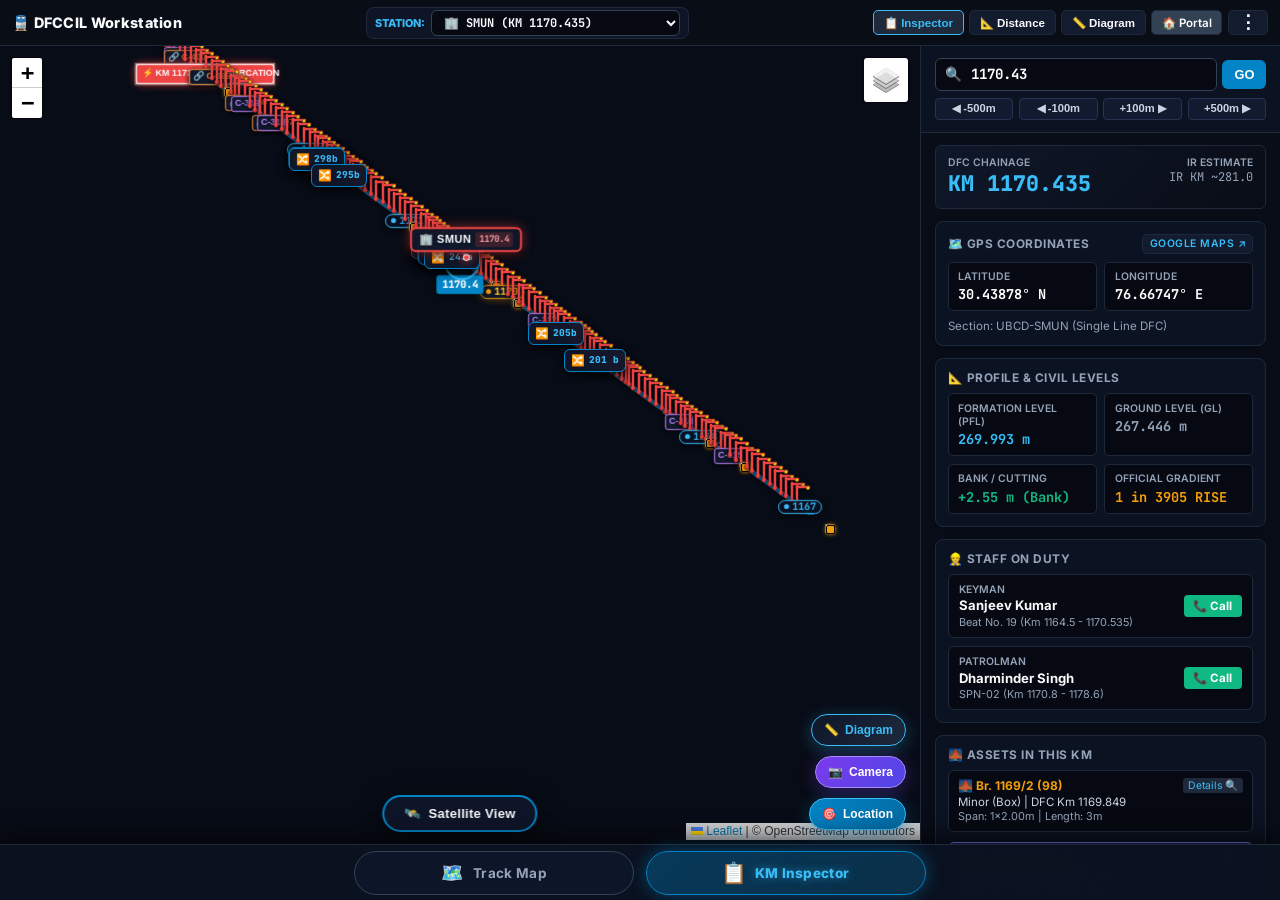
==== commit 10c1a446: "feat: add bottom 2-tab navigation (Track Map & KM Inspector) to DFC MAP app and assets" ====
--- a/android-app/VaniTrackLinear/app/src/main/assets/index.html
+++ b/android-app/VaniTrackLinear/app/src/main/assets/index.html
@@ -1016,7 +1016,7 @@
     /* Floating Action Controls Stack (Right Side) */
     .floating-map-actions-stack {
       position: absolute;
-      bottom: 24px;
+      bottom: 70px;
       right: 14px;
       z-index: 1000;
       display: flex;
@@ -1272,8 +1272,21 @@
         position: absolute;
         right: 0;
         top: 0;
-        width: 320px;
-        box-shadow: -5px 0 20px rgba(0,0,0,0.6);
+        bottom: 56px;
+        width: 100%;
+        max-width: 100%;
+        box-shadow: -5px 0 25px rgba(0,0,0,0.85);
+        z-index: 1050;
+        transition: transform 0.28s cubic-bezier(0.4, 0, 0.2, 1);
+      }
+      .inspector-sidebar.collapsed {
+        transform: translateX(100%) !important;
+        pointer-events: none;
+      }
+      .sb-close-btn {
+        display: inline-flex !important;
+        align-items: center;
+        justify-content: center;
       }
       #btnViewSplit {
         display: none !important;
@@ -1287,19 +1300,22 @@
         width: auto !important;
         max-width: none !important;
       }
+      .bottom-center-satellite-btn {
+        bottom: 66px !important;
+      }
       .live-speedometer-hud {
         left: 10px !important;
-        bottom: 12px !important;
+        bottom: 68px !important;
         min-width: 140px !important;
         padding: 6px 10px !important;
       }
       .floating-map-actions-stack {
-        bottom: 16px !important;
+        bottom: 68px !important;
         right: 10px !important;
       }
       .km-result-popup-card {
         width: calc(100% - 16px) !important;
-        bottom: 8px !important;
+        bottom: 64px !important;
         padding: 10px 12px !important;
       }
     }
@@ -1342,7 +1358,7 @@
     /* Live Speedometer HUD (Bottom Left of Map) */
     .live-speedometer-hud {
       position: absolute;
-      bottom: 16px;
+      bottom: 70px;
       left: 16px;
       z-index: 999;
       background: rgba(15, 23, 42, 0.94);
@@ -1471,7 +1487,7 @@
     /* Bottom-Center Floating Satellite Switcher */
     .bottom-center-satellite-btn {
       position: absolute;
-      bottom: 20px;
+      bottom: 68px;
       left: 50%;
       transform: translateX(-50%);
       z-index: 1000;
@@ -1505,6 +1521,100 @@
       border-color: #38bdf8;
       color: #ffffff;
       box-shadow: 0 6px 24px rgba(2, 132, 199, 0.7);
+    }
+
+    /* Leaflet bottom controls offset above bottom tabs */
+    .leaflet-bottom {
+      bottom: 60px !important;
+    }
+
+    /* Bottom 2-Tab Navigation Bar (Map ⇄ Inspector) */
+    .app-bottom-nav-bar {
+      position: fixed;
+      bottom: 0;
+      left: 0;
+      right: 0;
+      height: 56px;
+      background: rgba(11, 18, 32, 0.98);
+      backdrop-filter: blur(16px);
+      -webkit-backdrop-filter: blur(16px);
+      border-top: 1px solid #1e293b;
+      display: flex;
+      align-items: center;
+      justify-content: center;
+      gap: 12px;
+      z-index: 1200;
+      padding: 0 16px;
+      box-shadow: 0 -4px 24px rgba(0, 0, 0, 0.75);
+    }
+    .bottom-nav-tab {
+      flex: 1;
+      max-width: 280px;
+      height: 44px;
+      display: flex;
+      align-items: center;
+      justify-content: center;
+      gap: 10px;
+      background: rgba(15, 23, 42, 0.85);
+      border: 1.5px solid #334155;
+      border-radius: 24px;
+      color: #94a3b8;
+      font-family: inherit;
+      font-size: 13.5px;
+      font-weight: 700;
+      cursor: pointer;
+      transition: all 0.2s cubic-bezier(0.4, 0, 0.2, 1);
+      user-select: none;
+      -webkit-tap-highlight-color: transparent;
+      outline: none;
+    }
+    .bottom-nav-tab:hover {
+      background: rgba(30, 41, 59, 0.9);
+      color: #f1f5f9;
+      border-color: #64748b;
+    }
+    .bottom-nav-tab.active {
+      background: linear-gradient(135deg, rgba(2, 132, 199, 0.35), rgba(14, 165, 233, 0.2));
+      border: 1.5px solid #0284c7;
+      color: #38bdf8;
+      box-shadow: 0 0 18px rgba(2, 132, 199, 0.45);
+    }
+    .bottom-nav-tab.active .bottom-tab-label {
+      color: #38bdf8;
+      font-weight: 800;
+      text-shadow: 0 0 10px rgba(56, 189, 248, 0.5);
+    }
+    .bottom-tab-icon {
+      font-size: 18px;
+      line-height: 1;
+      display: inline-block;
+      transition: transform 0.2s ease;
+    }
+    .bottom-nav-tab.active .bottom-tab-icon {
+      transform: scale(1.15);
+    }
+    .bottom-tab-label {
+      font-size: 13.5px;
+      letter-spacing: 0.3px;
+    }
+
+    /* Inspector Header Close Button */
+    .sb-close-btn {
+      display: none;
+      background: #1e293b;
+      border: 1px solid #475569;
+      color: #94a3b8;
+      border-radius: 6px;
+      padding: 6px 12px;
+      font-size: 14px;
+      font-weight: 700;
+      cursor: pointer;
+      transition: all 0.15s ease;
+    }
+    .sb-close-btn:hover {
+      background: #ef4444;
+      color: #fff;
+      border-color: #ef4444;
     }
 
     /* Distance Measurement Calculator Tabs */
@@ -1807,6 +1917,7 @@
             <div id="omniDropdownSidebar" class="omni-search-dropdown" style="display:none;"></div>
           </div>
           <button class="sb-search-btn" onclick="executeSmartSearch(document.getElementById('kmSearchInput').value)">GO</button>
+          <button class="sb-close-btn" onclick="onBottomTabClick('map')" title="Close Inspector & Return to Map">✕</button>
         </div>
         <div class="sb-step-row">
           <button class="sb-step-btn" onclick="stepKm(-0.5)">◀ -500m</button>
@@ -2317,6 +2428,21 @@
     const initialTargetKm = (typeof currentKm === 'number' && !isNaN(currentKm)) ? currentKm : 1170.435;
     navigateToKm(initialTargetKm, true, isLinkLineSelected);
   } catch(e) { console.error('navigateToKm error:', e); }
+
+  // Bottom tabs and mobile inspector initial setup (Start on Map view)
+  try {
+    if (window.innerWidth <= 860 || window.AndroidNative) {
+      const sb = document.getElementById('inspectorSidebar');
+      if (sb) sb.classList.add('collapsed');
+      const btn = document.getElementById('btnToggleSidebar');
+      if (btn) btn.classList.remove('active');
+      updateBottomTabs('map');
+    } else {
+      const sb = document.getElementById('inspectorSidebar');
+      const isExpanded = sb && !sb.classList.contains('collapsed');
+      updateBottomTabs(isExpanded ? 'inspector' : 'map');
+    }
+  } catch(e) {}
 });
 
 function parseTrackPolyline() {
@@ -4921,11 +5047,64 @@
   }
 }
 
-function toggleSidebar() {
+function onBottomTabClick(tab) {
+  if (tab === 'map') {
+    // If inspector sidebar is open, collapse it
+    const sb = document.getElementById('inspectorSidebar');
+    if (sb && !sb.classList.contains('collapsed')) {
+      toggleSidebar(false);
+    }
+    // If in linear mode, switch to map
+    if (typeof viewMode !== 'undefined' && viewMode === 'linear') {
+      setViewMode('map');
+    }
+    updateBottomTabs('map');
+    setTimeout(() => {
+      if (map) map.invalidateSize();
+    }, 280);
+  } else if (tab === 'inspector') {
+    // Open inspector sidebar
+    const sb = document.getElementById('inspectorSidebar');
+    if (sb && sb.classList.contains('collapsed')) {
+      toggleSidebar(true);
+    } else {
+      updateBottomTabs('inspector');
+    }
+    const searchInp = document.getElementById('kmSearchInput');
+    if (searchInp) {
+      setTimeout(() => {
+        try { searchInp.focus(); } catch(e) {}
+      }, 180);
+    }
+  }
+}
+
+function updateBottomTabs(activeTab) {
+  const mapTab = document.getElementById('mTabMap');
+  const inspTab = document.getElementById('mTabInspector');
+  if (mapTab) {
+    mapTab.classList.toggle('active', activeTab === 'map');
+  }
+  if (inspTab) {
+    inspTab.classList.toggle('active', activeTab === 'inspector');
+  }
+}
+
+function toggleSidebar(forceOpen) {
   const sb = document.getElementById('inspectorSidebar');
   const btn = document.getElementById('btnToggleSidebar');
-  sb.classList.toggle('collapsed');
-  btn.classList.toggle('active', !sb.classList.contains('collapsed'));
+  if (typeof forceOpen === 'boolean') {
+    if (forceOpen) {
+      sb.classList.remove('collapsed');
+    } else {
+      sb.classList.add('collapsed');
+    }
+  } else {
+    sb.classList.toggle('collapsed');
+  }
+  const isExpanded = !sb.classList.contains('collapsed');
+  if (btn) btn.classList.toggle('active', isExpanded);
+  updateBottomTabs(isExpanded ? 'inspector' : 'map');
   setTimeout(() => {
     if (map) map.invalidateSize();
     resizeLinearCanvases();
@@ -7036,10 +7215,10 @@
     closeStaffModal();
     return true;
   }
-  // 7. Collapse inspector sidebar on mobile
+  // 7. Collapse inspector sidebar on mobile or in app
   const sb = document.getElementById('inspectorSidebar');
-  if (sb && !sb.classList.contains('collapsed') && window.innerWidth <= 860) {
-    toggleSidebar();
+  if (sb && !sb.classList.contains('collapsed') && (window.innerWidth <= 860 || window.AndroidNative)) {
+    toggleSidebar(false);
     return true;
   }
   // 8. If in linear diagram mode, switch back to map mode!
@@ -7074,5 +7253,17 @@
   </div>
 </div>
 
+<!-- Bottom 2-Tab Navigation Bar (Map ⇄ Inspector) -->
+<nav class="app-bottom-nav-bar" id="appBottomNavBar">
+  <button type="button" class="bottom-nav-tab active" id="mTabMap" onclick="onBottomTabClick('map')" title="View Track Map">
+    <span class="bottom-tab-icon">🗺️</span>
+    <span class="bottom-tab-label">Track Map</span>
+  </button>
+  <button type="button" class="bottom-nav-tab" id="mTabInspector" onclick="onBottomTabClick('inspector')" title="Open KM Inspector">
+    <span class="bottom-tab-icon">📋</span>
+    <span class="bottom-tab-label">KM Inspector</span>
+  </button>
+</nav>
+
 </body>
 </html>
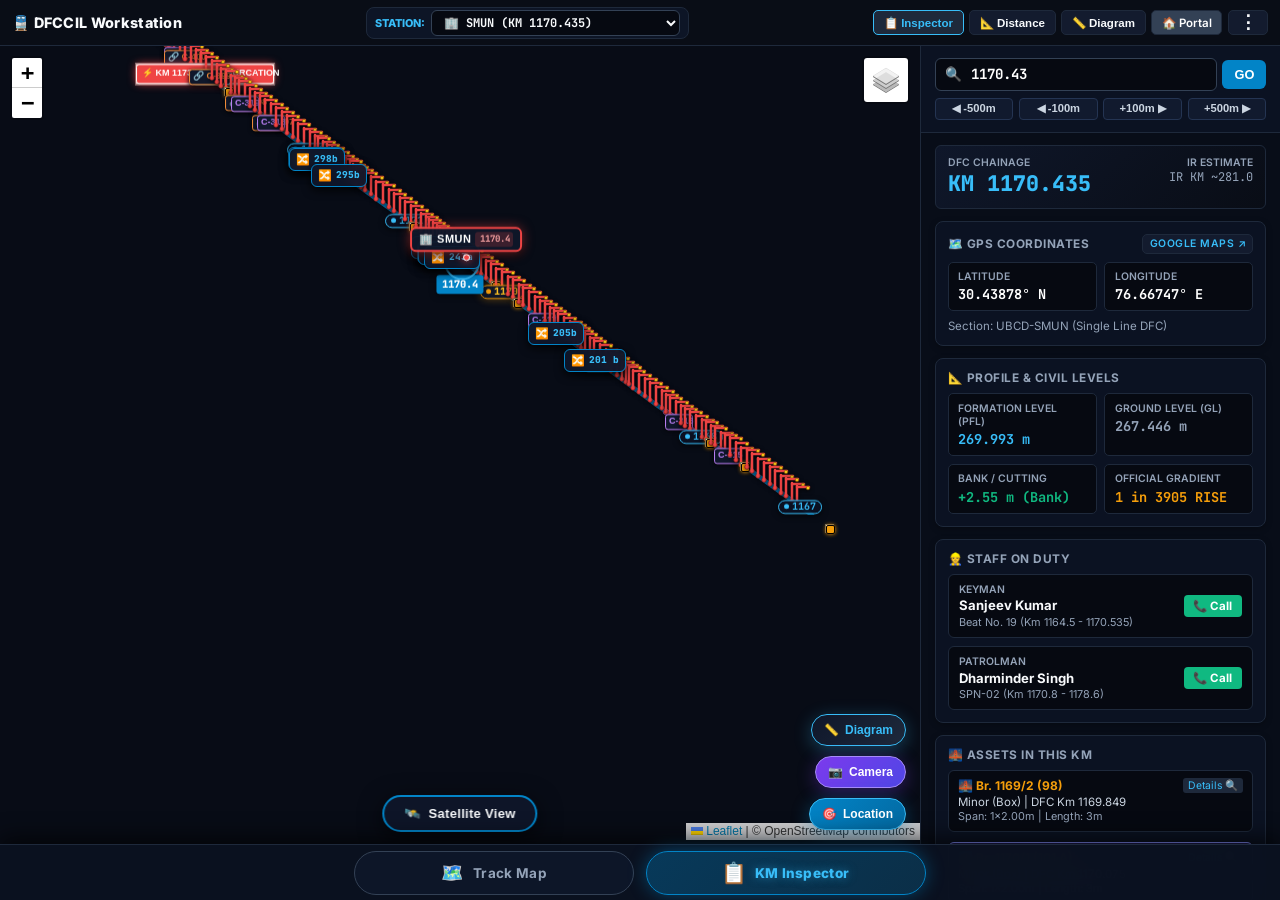
==== commit 8fd8b54e: "feat: add route-specific offline map download engine and webview download listener" ====
--- a/android-app/VaniTrackLinear/app/src/main/assets/index.html
+++ b/android-app/VaniTrackLinear/app/src/main/assets/index.html
@@ -1773,6 +1773,9 @@
           <button class="three-dots-item-btn" onclick="openDistanceCalcModal(); closeThreeDotsMenu();">
             <span>📐</span> <span>Distance Calculator</span>
           </button>
+          <button class="three-dots-item-btn" onclick="openOfflineMapModal(); closeThreeDotsMenu();">
+            <span>📥</span> <span>Download Offline Map</span>
+          </button>
           <a href="/download/camera-apk" download="DFCGPSMapCamera.apk" onclick="closeThreeDotsMenu();" class="three-dots-item-btn" style="text-decoration:none;">
             <span>📷</span> <span>GPS Camera APK</span>
           </a>
@@ -2304,6 +2307,187 @@
   </div>
 </div>
 
+<!-- Offline Route Map Downloader Modal -->
+<div class="modal-backdrop" id="offlineMapModal" onclick="if(event.target===this) closeOfflineMapModal()">
+  <div class="modal-dialog" style="max-width: 680px; height: auto; max-height: 90vh;">
+    <div class="modal-header">
+      <div style="display:flex; align-items:center; gap:8px;">
+        <span style="font-size:1.35rem;">📥</span>
+        <div>
+          <h3 style="font-size:1.05rem; font-weight:700; color:#38bdf8; margin:0;">Offline Route Map Downloader</h3>
+          <p style="font-size:0.72rem; color:#94a3b8; margin:2px 0 0 0;">Download local route map &amp; satellite tiles for 100% offline field inspection</p>
+        </div>
+      </div>
+      <button class="modal-close-btn" onclick="closeOfflineMapModal()">✕</button>
+    </div>
+
+    <!-- Mode Tabs -->
+    <div style="display:flex; background:#0f172a; border-bottom:1px solid var(--border-color); padding:4px 8px; gap:6px;">
+      <button id="tabBtnOfflineDownload" class="dist-tab-btn active" onclick="switchOfflineMapTab('download')">
+        <span>💾 Download Route Tiles</span>
+      </button>
+      <button id="tabBtnOfflineExport" class="dist-tab-btn" onclick="switchOfflineMapTab('export')">
+        <span>🗺️ Export Route Map</span>
+      </button>
+      <button id="tabBtnOfflineStorage" class="dist-tab-btn" onclick="switchOfflineMapTab('storage')">
+        <span>📦 Saved Sections (<span id="offlineSavedCount">0</span>)</span>
+      </button>
+    </div>
+
+    <div class="modal-body" style="overflow-y:auto; padding:1.1rem; display:flex; flex-direction:column; gap:1rem;">
+      <!-- TAB 1: DOWNLOAD ROUTE TILES -->
+      <div id="panelOfflineDownload" style="display:block;">
+        <div style="background:#090d16; border:1px solid #1e293b; border-radius:10px; padding:14px; display:flex; flex-direction:column; gap:12px;">
+          <!-- 1. Select Section -->
+          <div>
+            <label style="font-size:11px; font-weight:700; color:#38bdf8; text-transform:uppercase; display:block; margin-bottom:6px;">
+              📍 Select Route / Station Section
+            </label>
+            <select id="offlineSectionSelect" onchange="onOfflineSectionChange()" style="width:100%; padding:9px 12px; background:#0b1222; border:1.5px solid #334155; color:#f8fafc; border-radius:8px; font-size:13px; font-weight:600;">
+              <option value="SMUN_SBJN" data-start="1170.435" data-end="1188.575">🏢 SMUN ⇄ SBJN (KM 1170.435 – 1188.575 • 18.1 km)</option>
+              <option value="SBJN_NSIR" data-start="1188.575" data-end="1202.015">🏢 SBJN ⇄ NSIR (KM 1188.575 – 1202.015 • 13.4 km)</option>
+              <option value="NSIR_GVGN" data-start="1202.015" data-end="1213.187">🏢 NSIR ⇄ GVGN (KM 1202.015 – 1213.187 • 11.2 km)</option>
+              <option value="GVGN_KNNN" data-start="1213.187" data-end="1229.087">🏢 GVGN ⇄ KNNN (KM 1213.187 – 1229.087 • 15.9 km)</option>
+              <option value="KNNN_CHAN" data-start="1229.087" data-end="1237.576">🏢 KNNN ⇄ CHAN (KM 1229.087 – 1237.576 • 8.5 km)</option>
+              <option value="CHAN_SNL" data-start="1237.576" data-end="1249.700">🏢 CHAN ⇄ SNL (KM 1237.576 – 1249.700 • 12.1 km)</option>
+              <option value="SMUN_RPJ" data-start="1173.000" data-end="1178.150" data-link="true">⚡ SMUN ⇄ RPJ Link Line (KM 1173.000 – 1178.150 • 5.1 km)</option>
+              <option value="FULL_CORRIDOR" data-start="1167.200" data-end="1250.000">🚆 Entire DFC Corridor (KM 1167.200 – 1250.000 • 82.8 km)</option>
+              <option value="CUSTOM" data-start="" data-end="">✏️ Custom KM Range (Manual Start / End)</option>
+            </select>
+          </div>
+
+          <!-- Custom KM Inputs (hidden unless CUSTOM chosen) -->
+          <div id="offlineCustomKmRow" style="display:none; grid-template-columns:1fr 1fr; gap:10px;">
+            <div>
+              <label style="font-size:11px; font-weight:700; color:#cbd5e1; display:block; margin-bottom:4px;">Start KM</label>
+              <input type="number" step="0.1" id="offlineCustomStartKm" value="1170.0" oninput="estimateOfflineDownloadSize()" style="width:100%; box-sizing:border-box; padding:7px 10px; background:#040711; border:1px solid #475569; color:#fff; border-radius:6px; font-size:12px; font-weight:bold;">
+            </div>
+            <div>
+              <label style="font-size:11px; font-weight:700; color:#cbd5e1; display:block; margin-bottom:4px;">End KM</label>
+              <input type="number" step="0.1" id="offlineCustomEndKm" value="1185.0" oninput="estimateOfflineDownloadSize()" style="width:100%; box-sizing:border-box; padding:7px 10px; background:#040711; border:1px solid #475569; color:#fff; border-radius:6px; font-size:12px; font-weight:bold;">
+            </div>
+          </div>
+
+          <!-- 2. Map Layer & Detail Options -->
+          <div style="display:grid; grid-template-columns:1fr 1fr; gap:12px;">
+            <div>
+              <label style="font-size:11px; font-weight:700; color:#38bdf8; text-transform:uppercase; display:block; margin-bottom:6px;">
+                🗺️ Map Layer Type
+              </label>
+              <select id="offlineLayerSelect" onchange="estimateOfflineDownloadSize()" style="width:100%; padding:8px 10px; background:#0b1222; border:1px solid #334155; color:#cbd5e1; border-radius:6px; font-size:12px; font-weight:600;">
+                <option value="street">Street Map (OSM - Fast &amp; Crisp)</option>
+                <option value="satellite">Satellite View (Esri High-Res)</option>
+                <option value="both">Both (Street Map + Satellite)</option>
+              </select>
+            </div>
+            <div>
+              <label style="font-size:11px; font-weight:700; color:#38bdf8; text-transform:uppercase; display:block; margin-bottom:6px;">
+                🔍 Zoom Detail Level
+              </label>
+              <select id="offlineZoomSelect" onchange="estimateOfflineDownloadSize()" style="width:100%; padding:8px 10px; background:#0b1222; border:1px solid #334155; color:#cbd5e1; border-radius:6px; font-size:12px; font-weight:600;">
+                <option value="standard" selected>Standard (Zoom 13 to 15 • ~3 MB)</option>
+                <option value="high">High Detail (Zoom 13 to 16 • ~7 MB)</option>
+              </select>
+            </div>
+          </div>
+
+          <!-- Estimated Metrics Box -->
+          <div id="offlineEstimateBox" style="background:#040711; border:1px dashed #334155; border-radius:8px; padding:10px 14px; display:flex; justify-content:space-between; align-items:center; font-size:12px;">
+            <div>
+              <span style="color:#94a3b8;">Estimated Tiles:</span>
+              <strong id="offlineEstTiles" style="color:#38bdf8; margin-left:4px;">~120 tiles</strong>
+            </div>
+            <div>
+              <span style="color:#94a3b8;">Estimated Size:</span>
+              <strong id="offlineEstSize" style="color:#22c55e; margin-left:4px;">~3.2 MB</strong>
+            </div>
+            <div>
+              <span style="color:#94a3b8;">Est. Time:</span>
+              <strong id="offlineEstTime" style="color:#f59e0b; margin-left:4px;">~2-4 sec</strong>
+            </div>
+          </div>
+
+          <!-- Progress Bar Box (Hidden by default) -->
+          <div id="offlineProgressWrap" style="display:none; background:#040711; border:1px solid #0284c7; border-radius:8px; padding:12px;">
+            <div style="display:flex; justify-content:space-between; font-size:12px; font-weight:700; margin-bottom:6px;">
+              <span id="offlineProgressStatus" style="color:#38bdf8;">Downloading tiles...</span>
+              <span id="offlineProgressPercent" style="color:#f8fafc;">0%</span>
+            </div>
+            <div style="width:100%; height:10px; background:#1e293b; border-radius:5px; overflow:hidden;">
+              <div id="offlineProgressBar" style="width:0%; height:100%; background:linear-gradient(90deg, #0284c7, #38bdf8); transition:width 0.15s ease;"></div>
+            </div>
+            <div style="display:flex; justify-content:space-between; align-items:center; margin-top:8px;">
+              <span id="offlineProgressCount" style="font-size:11px; color:#94a3b8;">0 / 0 tiles</span>
+              <button class="btn-tool" onclick="cancelOfflineDownload()" style="background:#ef4444; color:#fff; border-color:#dc2626; font-size:11px; padding:3px 10px;">✕ Cancel</button>
+            </div>
+          </div>
+
+          <!-- Start Download Action Button -->
+          <div style="display:flex; gap:10px; margin-top:4px;">
+            <button id="btnStartOfflineDownload" class="btn-tool" onclick="startOfflineDownload()" style="flex:1; justify-content:center; background:#0284c7; border-color:#38bdf8; color:#fff; font-size:13px; font-weight:800; padding:10px 16px; border-radius:8px; box-shadow:0 4px 16px rgba(2, 132, 199, 0.4);">
+              <span>📥 Download Local Map for Offline Use</span>
+            </button>
+          </div>
+        </div>
+      </div>
+
+      <!-- TAB 2: EXPORT ROUTE MAP (IMAGE / PDF / GEOJSON) -->
+      <div id="panelOfflineExport" style="display:none;">
+        <div style="background:#090d16; border:1px solid #1e293b; border-radius:10px; padding:14px; display:flex; flex-direction:column; gap:12px;">
+          <p style="font-size:12px; color:#cbd5e1; margin:0; line-height:1.5;">
+            Export an offline high-resolution map snapshot or GIS data file of the selected section directly to your device storage:
+          </p>
+          <div style="display:grid; grid-template-columns:1fr; gap:10px;">
+            <button class="btn-tool" onclick="exportRouteMapImage()" style="justify-content:flex-start; padding:12px 14px; background:#0f172a; border:1px solid #334155; border-radius:8px;">
+              <span style="font-size:1.4rem; margin-right:8px;">🖼️</span>
+              <div style="text-align:left;">
+                <div style="font-size:13px; font-weight:700; color:#f8fafc;">Export Route Map Graphic (PNG Image)</div>
+                <div style="font-size:11px; color:#94a3b8;">Schematic route overview with track polyline, chainage markers &amp; stations</div>
+              </div>
+            </button>
+            <button class="btn-tool" onclick="exportRouteGeoJson()" style="justify-content:flex-start; padding:12px 14px; background:#0f172a; border:1px solid #334155; border-radius:8px;">
+              <span style="font-size:1.4rem; margin-right:8px;">🗺️</span>
+              <div style="text-align:left;">
+                <div style="font-size:13px; font-weight:700; color:#38bdf8;">Export Route GIS Data (GeoJSON)</div>
+                <div style="font-size:11px; color:#94a3b8;">Compatible with Google Earth, OsmAnd, QGIS, and offline GIS viewers</div>
+              </div>
+            </button>
+            <button class="btn-tool" onclick="exportRouteCsvSummary()" style="justify-content:flex-start; padding:12px 14px; background:#0f172a; border:1px solid #334155; border-radius:8px;">
+              <span style="font-size:1.4rem; margin-right:8px;">📊</span>
+              <div style="text-align:left;">
+                <div style="font-size:13px; font-weight:700; color:#f59e0b;">Export Route Assets Inventory (CSV)</div>
+                <div style="font-size:11px; color:#94a3b8;">Full table of all OHE masts, bridges, level crossings, and points in the section</div>
+              </div>
+            </button>
+          </div>
+        </div>
+      </div>
+
+      <!-- TAB 3: STORAGE MANAGER (SAVED SECTIONS) -->
+      <div id="panelOfflineStorage" style="display:none;">
+        <div style="background:#090d16; border:1px solid #1e293b; border-radius:10px; padding:14px; display:flex; flex-direction:column; gap:12px;">
+          <div style="display:flex; justify-content:space-between; align-items:center;">
+            <div>
+              <div style="font-size:13px; font-weight:800; color:#f8fafc;">Saved Offline Map Sections</div>
+              <div id="offlineStorageTotalText" style="font-size:11px; color:#94a3b8;">Total storage: 0 tiles (0 MB)</div>
+            </div>
+            <button class="btn-tool" onclick="clearAllOfflineMaps()" style="background:#ef4444; color:#fff; border-color:#dc2626; font-size:11px; padding:5px 12px;">
+              🗑️ Clear All
+            </button>
+          </div>
+
+          <!-- List of Saved Sections -->
+          <div id="offlineSectionsList" style="display:flex; flex-direction:column; gap:8px; max-height:280px; overflow-y:auto;">
+            <div style="text-align:center; padding:20px; color:#64748b; font-size:12px;">
+              No offline route sections saved yet. Download a section above to enable offline mapping.
+            </div>
+          </div>
+        </div>
+      </div>
+    </div>
+  </div>
+</div>
+
 <!-- Workstation Orchestrator Script -->
 <script>
 // Global State
@@ -2629,6 +2813,12 @@
     setTimeout(initMap, 300);
     return;
   }
+  try {
+    setupOfflineTileInterceptor();
+  } catch(e) {
+    console.warn('setupOfflineTileInterceptor error:', e);
+  }
+
   streetMapLayer = L.tileLayer('https://{s}.tile.openstreetmap.org/{z}/{x}/{y}.png', {
     maxZoom: 20,
     attribution: '© OpenStreetMap contributors'
@@ -7170,9 +7360,746 @@
 }
 
 // -------------------------------------------------------------
+// 8B. OFFLINE ROUTE MAP DOWNLOADER & INDEXEDDB TILE CACHE
+// -------------------------------------------------------------
+let offlineDbInstance = null;
+let isOfflineDownloading = false;
+let shouldCancelOfflineDownload = false;
+
+function lon2tile(lon, zoom) {
+  return Math.floor((lon + 180) / 360 * Math.pow(2, zoom));
+}
+function lat2tile(lat, zoom) {
+  const latRad = lat * Math.PI / 180;
+  return Math.floor((1 - Math.log(Math.tan(latRad) + 1 / Math.cos(latRad)) / Math.PI) / 2 * Math.pow(2, zoom));
+}
+
+function getOfflineDB() {
+  if (offlineDbInstance) return Promise.resolve(offlineDbInstance);
+  return new Promise((resolve, reject) => {
+    try {
+      const req = indexedDB.open('DFCC_Offline_Maps', 1);
+      req.onupgradeneeded = (e) => {
+        const db = e.target.result;
+        if (!db.objectStoreNames.contains('tiles')) {
+          const tileStore = db.createObjectStore('tiles', { keyPath: 'key' });
+          tileStore.createIndex('sectionId', 'sectionId', { unique: false });
+          tileStore.createIndex('layer', 'layer', { unique: false });
+        }
+        if (!db.objectStoreNames.contains('sections')) {
+          db.createObjectStore('sections', { keyPath: 'id' });
+        }
+      };
+      req.onsuccess = (e) => {
+        offlineDbInstance = e.target.result;
+        resolve(offlineDbInstance);
+      };
+      req.onerror = (e) => {
+        console.warn('IndexedDB offline map open error:', e);
+        reject(e);
+      };
+    } catch(err) {
+      reject(err);
+    }
+  });
+}
+
+function getOfflineTileBlob(key) {
+  return getOfflineDB().then(db => {
+    return new Promise((resolve) => {
+      try {
+        const tx = db.transaction('tiles', 'readonly');
+        const store = tx.objectStore('tiles');
+        const req = store.get(key);
+        req.onsuccess = () => resolve(req.result ? req.result.blob : null);
+        req.onerror = () => resolve(null);
+      } catch(e) {
+        resolve(null);
+      }
+    });
+  }).catch(() => null);
+}
+
+function putOfflineTile(key, blob, sectionId, layer, zoom) {
+  return getOfflineDB().then(db => {
+    return new Promise((resolve, reject) => {
+      try {
+        const tx = db.transaction('tiles', 'readwrite');
+        const store = tx.objectStore('tiles');
+        store.put({ key, blob, sectionId, layer, zoom, date: Date.now() });
+        tx.oncomplete = () => resolve();
+        tx.onerror = () => reject(tx.error);
+      } catch(e) {
+        reject(e);
+      }
+    });
+  });
+}
+
+function saveSectionMetadata(secData) {
+  return getOfflineDB().then(db => {
+    return new Promise((resolve, reject) => {
+      try {
+        const tx = db.transaction('sections', 'readwrite');
+        const store = tx.objectStore('sections');
+        store.put(secData);
+        tx.oncomplete = () => resolve();
+        tx.onerror = () => reject(tx.error);
+      } catch(e) {
+        reject(e);
+      }
+    });
+  });
+}
+
+function getAllSavedSections() {
+  return getOfflineDB().then(db => {
+    return new Promise((resolve) => {
+      try {
+        const tx = db.transaction('sections', 'readonly');
+        const store = tx.objectStore('sections');
+        const req = store.getAll();
+        req.onsuccess = () => resolve(req.result || []);
+        req.onerror = () => resolve([]);
+      } catch(e) {
+        resolve([]);
+      }
+    });
+  }).catch(() => []);
+}
+
+function deleteOfflineSection(id, sectionId) {
+  return getOfflineDB().then(db => {
+    return new Promise((resolve, reject) => {
+      try {
+        const txSec = db.transaction('sections', 'readwrite');
+        txSec.objectStore('sections').delete(id);
+        txSec.oncomplete = () => {
+          try {
+            const txTiles = db.transaction('tiles', 'readwrite');
+            const tileStore = txTiles.objectStore('tiles');
+            const idx = tileStore.index('sectionId');
+            const req = idx.openCursor(IDBKeyRange.only(sectionId));
+            req.onsuccess = (e) => {
+              const cursor = e.target.result;
+              if (cursor) {
+                cursor.delete();
+                cursor.continue();
+              }
+            };
+            txTiles.oncomplete = () => resolve();
+            txTiles.onerror = () => resolve();
+          } catch(e) {
+            resolve();
+          }
+        };
+        txSec.onerror = () => reject(txSec.error);
+      } catch(e) {
+        reject(e);
+      }
+    });
+  });
+}
+
+function clearAllOfflineData() {
+  return getOfflineDB().then(db => {
+    return new Promise((resolve, reject) => {
+      try {
+        const tx = db.transaction(['tiles', 'sections'], 'readwrite');
+        tx.objectStore('tiles').clear();
+        tx.objectStore('sections').clear();
+        tx.oncomplete = () => resolve();
+        tx.onerror = () => reject(tx.error);
+      } catch(e) {
+        reject(e);
+      }
+    });
+  });
+}
+
+function setupOfflineTileInterceptor() {
+  if (typeof L === 'undefined' || !L.TileLayer) return;
+  if (L.TileLayer.prototype._hasOfflineInterceptor) return;
+  L.TileLayer.prototype._hasOfflineInterceptor = true;
+
+  const origCreateTile = L.TileLayer.prototype.createTile;
+  L.TileLayer.prototype.createTile = function(coords, done) {
+    const tile = origCreateTile.call(this, coords, done);
+    const isSatellite = (this === esriSatelliteLayer || (this._url && this._url.includes('arcgisonline')));
+    const layerKey = isSatellite ? 'satellite' : 'street';
+    const tileKey = `${layerKey}_${coords.z}_${coords.x}_${coords.y}`;
+
+    getOfflineTileBlob(tileKey).then(blob => {
+      if (blob) {
+        const blobUrl = URL.createObjectURL(blob);
+        tile.onload = function() {
+          URL.revokeObjectURL(blobUrl);
+          done(null, tile);
+        };
+        tile.onerror = function() {
+          URL.revokeObjectURL(blobUrl);
+          done(new Error('Offline tile error'), tile);
+        };
+        tile.src = blobUrl;
+      }
+    }).catch(() => {});
+
+    return tile;
+  };
+}
+
+function openOfflineMapModal() {
+  const modal = document.getElementById('offlineMapModal');
+  if (modal) {
+    modal.classList.add('open');
+    switchOfflineMapTab('download');
+    estimateOfflineDownloadSize();
+    refreshOfflineStorageList();
+  }
+}
+
+function closeOfflineMapModal() {
+  const modal = document.getElementById('offlineMapModal');
+  if (modal) modal.classList.remove('open');
+  if (isOfflineDownloading) {
+    cancelOfflineDownload();
+  }
+}
+
+function switchOfflineMapTab(tab) {
+  const pDown = document.getElementById('panelOfflineDownload');
+  const pExp = document.getElementById('panelOfflineExport');
+  const pStor = document.getElementById('panelOfflineStorage');
+  const tDown = document.getElementById('tabBtnOfflineDownload');
+  const tExp = document.getElementById('tabBtnOfflineExport');
+  const tStor = document.getElementById('tabBtnOfflineStorage');
+
+  if (pDown) pDown.style.display = tab === 'download' ? 'block' : 'none';
+  if (pExp) pExp.style.display = tab === 'export' ? 'block' : 'none';
+  if (pStor) pStor.style.display = tab === 'storage' ? 'block' : 'none';
+
+  if (tDown) tDown.classList.toggle('active', tab === 'download');
+  if (tExp) tExp.classList.toggle('active', tab === 'export');
+  if (tStor) tStor.classList.toggle('active', tab === 'storage');
+
+  if (tab === 'storage') {
+    refreshOfflineStorageList();
+  }
+}
+
+function onOfflineSectionChange() {
+  const secSelect = document.getElementById('offlineSectionSelect');
+  const isCustom = secSelect.value === 'CUSTOM';
+  const customRow = document.getElementById('offlineCustomKmRow');
+  if (customRow) customRow.style.display = isCustom ? 'grid' : 'none';
+  estimateOfflineDownloadSize();
+}
+
+function getSelectedSectionRange() {
+  const secSelect = document.getElementById('offlineSectionSelect');
+  if (!secSelect) return { secId: 'SMUN_SBJN', name: 'SMUN-SBJN', startKm: 1170.435, endKm: 1188.575, isLink: false };
+  const opt = secSelect.options[secSelect.selectedIndex];
+  const secId = secSelect.value;
+  let startKm = 1170.435, endKm = 1188.575, isLink = false;
+
+  if (secId === 'CUSTOM') {
+    startKm = parseFloat(document.getElementById('offlineCustomStartKm').value) || 1170.0;
+    endKm = parseFloat(document.getElementById('offlineCustomEndKm').value) || 1185.0;
+  } else {
+    startKm = parseFloat(opt.getAttribute('data-start')) || 1170.435;
+    endKm = parseFloat(opt.getAttribute('data-end')) || 1188.575;
+    isLink = opt.getAttribute('data-link') === 'true';
+  }
+  return { secId, name: opt.textContent.trim(), startKm, endKm, isLink };
+}
+
+function getRouteCoordinates(startKm, endKm, isLink = false) {
+  if (isLink && typeof LINK_LINE_WAYPOINTS !== 'undefined' && LINK_LINE_WAYPOINTS.length) {
+    return LINK_LINE_WAYPOINTS.filter(p => p.km >= startKm && p.km <= endKm).map(p => ({ lat: p.lat, lon: p.lon }));
+  }
+  if (typeof parsedTrackCoords !== 'undefined' && parsedTrackCoords.length) {
+    return parsedTrackCoords.filter(p => p.km >= startKm && p.km <= endKm).map(p => ({ lat: p.lat, lon: p.lon }));
+  }
+  return [];
+}
+
+function computeTilesForRoute(coords, minZoom, maxZoom) {
+  const tileSet = new Map();
+  if (!coords.length) return [];
+
+  coords.forEach(pt => {
+    for (let z = minZoom; z <= maxZoom; z++) {
+      const tx = lon2tile(pt.lon, z);
+      const ty = lat2tile(pt.lat, z);
+
+      for (let dx = -1; dx <= 1; dx++) {
+        for (let dy = -1; dy <= 1; dy++) {
+          const key = `${z}_${tx + dx}_${ty + dy}`;
+          if (!tileSet.has(key)) {
+            tileSet.set(key, { z, x: tx + dx, y: ty + dy });
+          }
+        }
+      }
+    }
+  });
+
+  return Array.from(tileSet.values());
+}
+
+function estimateOfflineDownloadSize() {
+  const range = getSelectedSectionRange();
+  const coords = getRouteCoordinates(range.startKm, range.endKm, range.isLink);
+  const zoomChoice = document.getElementById('offlineZoomSelect') ? document.getElementById('offlineZoomSelect').value : 'standard';
+  const layerChoice = document.getElementById('offlineLayerSelect') ? document.getElementById('offlineLayerSelect').value : 'street';
+
+  const minZoom = 13;
+  const maxZoom = zoomChoice === 'high' ? 16 : 15;
+  const tiles = computeTilesForRoute(coords, minZoom, maxZoom);
+  const layerCount = layerChoice === 'both' ? 2 : 1;
+  const totalTiles = tiles.length * layerCount;
+  const estMb = (totalTiles * 0.024).toFixed(1);
+  const estSec = Math.max(1, Math.round(totalTiles / 35));
+
+  const elTiles = document.getElementById('offlineEstTiles');
+  const elSize = document.getElementById('offlineEstSize');
+  const elTime = document.getElementById('offlineEstTime');
+
+  if (elTiles) elTiles.textContent = `~${totalTiles} tiles`;
+  if (elSize) elSize.textContent = `~${estMb} MB`;
+  if (elTime) elTime.textContent = `~${estSec}-${estSec + 3} sec`;
+}
+
+async function startOfflineDownload() {
+  const range = getSelectedSectionRange();
+  if (range.startKm >= range.endKm) {
+    alert('Please enter a valid Start and End KM range.');
+    return;
+  }
+
+  const layerChoice = document.getElementById('offlineLayerSelect').value;
+  const zoomChoice = document.getElementById('offlineZoomSelect').value;
+  const minZoom = 13;
+  const maxZoom = zoomChoice === 'high' ? 16 : 15;
+
+  const coords = getRouteCoordinates(range.startKm, range.endKm, range.isLink);
+  if (!coords.length) {
+    alert('No track coordinates found for the selected section.');
+    return;
+  }
+
+  const tiles = computeTilesForRoute(coords, minZoom, maxZoom);
+  if (!tiles.length) {
+    alert('No tiles calculated.');
+    return;
+  }
+
+  const layersToDownload = [];
+  if (layerChoice === 'street' || layerChoice === 'both') {
+    layersToDownload.push({
+      key: 'street',
+      urlTemplate: 'https://{s}.tile.openstreetmap.org/{z}/{x}/{y}.png'
+    });
+  }
+  if (layerChoice === 'satellite' || layerChoice === 'both') {
+    layersToDownload.push({
+      key: 'satellite',
+      urlTemplate: 'https://server.arcgisonline.com/ArcGIS/rest/services/World_Imagery/MapServer/tile/{z}/{y}/{x}'
+    });
+  }
+
+  const totalTilesToDownload = tiles.length * layersToDownload.length;
+  isOfflineDownloading = true;
+  shouldCancelOfflineDownload = false;
+
+  const progWrap = document.getElementById('offlineProgressWrap');
+  const progBar = document.getElementById('offlineProgressBar');
+  const progPercent = document.getElementById('offlineProgressPercent');
+  const progCount = document.getElementById('offlineProgressCount');
+  const progStatus = document.getElementById('offlineProgressStatus');
+  const btnStart = document.getElementById('btnStartOfflineDownload');
+
+  if (progWrap) progWrap.style.display = 'block';
+  if (btnStart) { btnStart.disabled = true; btnStart.style.opacity = '0.5'; }
+
+  let completed = 0;
+  let totalBytes = 0;
+
+  const queue = [];
+  layersToDownload.forEach(l => {
+    tiles.forEach(t => {
+      queue.push({ ...t, layerKey: l.key, urlTemplate: l.urlTemplate });
+    });
+  });
+
+  const CONCURRENCY = 4;
+  let queueIndex = 0;
+
+  async function worker() {
+    while (queueIndex < queue.length && !shouldCancelOfflineDownload) {
+      const item = queue[queueIndex++];
+      const subdomains = ['a', 'b', 'c'];
+      const s = subdomains[Math.abs(item.x + item.y) % 3];
+      const url = item.urlTemplate
+        .replace('{s}', s)
+        .replace('{z}', item.z)
+        .replace('{x}', item.x)
+        .replace('{y}', item.y);
+
+      const tileKey = `${item.layerKey}_${item.z}_${item.x}_${item.y}`;
+
+      try {
+        const resp = await fetch(url, { mode: 'cors' });
+        if (resp.ok) {
+          const blob = await resp.blob();
+          totalBytes += blob.size;
+          await putOfflineTile(tileKey, blob, range.secId, item.layerKey, item.z);
+        }
+      } catch(err) {
+        // Continue if single tile fails
+      }
+
+      completed++;
+      const percent = Math.round((completed / totalTilesToDownload) * 100);
+      if (progBar) progBar.style.width = percent + '%';
+      if (progPercent) progPercent.textContent = percent + '%';
+      if (progCount) progCount.textContent = `${completed} / ${totalTilesToDownload} tiles (${(totalBytes / (1024*1024)).toFixed(1)} MB)`;
+      if (progStatus) progStatus.textContent = `Downloading ${item.layerKey === 'satellite' ? 'Satellite' : 'Street'} tile (Zoom ${item.z})...`;
+    }
+  }
+
+  const workers = [];
+  for (let i = 0; i < CONCURRENCY; i++) {
+    workers.push(worker());
+  }
+
+  await Promise.all(workers);
+
+  isOfflineDownloading = false;
+  if (btnStart) { btnStart.disabled = false; btnStart.style.opacity = '1'; }
+
+  if (shouldCancelOfflineDownload) {
+    if (progStatus) progStatus.textContent = '⚠️ Download cancelled.';
+    return;
+  }
+
+  const secMetadata = {
+    id: `${range.secId}_${layerChoice}_${zoomChoice}`,
+    sectionId: range.secId,
+    name: range.name,
+    startKm: range.startKm,
+    endKm: range.endKm,
+    layerChoice,
+    tileCount: completed,
+    sizeBytes: totalBytes,
+    downloadedAt: new Date().toLocaleDateString('en-IN', { day: '2-digit', month: 'short', year: 'numeric', hour: '2-digit', minute: '2-digit' })
+  };
+
+  await saveSectionMetadata(secMetadata);
+  await refreshOfflineStorageList();
+
+  if (progStatus) progStatus.textContent = '✅ Download complete! Saved to device.';
+  alert(`✓ Section "${secMetadata.name}" successfully saved!\n${completed} tiles (${(totalBytes / (1024*1024)).toFixed(1)} MB) stored. Ready for 100% offline field use.`);
+}
+
+function cancelOfflineDownload() {
+  shouldCancelOfflineDownload = true;
+  isOfflineDownloading = false;
+  const btnStart = document.getElementById('btnStartOfflineDownload');
+  if (btnStart) { btnStart.disabled = false; btnStart.style.opacity = '1'; }
+  const progStatus = document.getElementById('offlineProgressStatus');
+  if (progStatus) progStatus.textContent = '⚠️ Cancelling download...';
+}
+
+async function refreshOfflineStorageList() {
+  const listEl = document.getElementById('offlineSectionsList');
+  const countEl = document.getElementById('offlineSavedCount');
+  const totalTextEl = document.getElementById('offlineStorageTotalText');
+  if (!listEl) return;
+
+  const sections = await getAllSavedSections();
+  if (countEl) countEl.textContent = sections.length;
+
+  if (!sections.length) {
+    listEl.innerHTML = `
+      <div style="text-align:center; padding:24px; color:#64748b; font-size:12px;">
+        <span style="font-size:1.8rem; display:block; margin-bottom:6px;">📭</span>
+        No offline route sections saved yet.<br>Select a section and download tiles for offline track use.
+      </div>
+    `;
+    if (totalTextEl) totalTextEl.textContent = 'Total storage: 0 tiles (0 MB)';
+    return;
+  }
+
+  let totalTiles = 0;
+  let totalBytes = 0;
+  let html = '';
+
+  sections.forEach(s => {
+    totalTiles += s.tileCount || 0;
+    totalBytes += s.sizeBytes || 0;
+    const mb = ((s.sizeBytes || 0) / (1024 * 1024)).toFixed(1);
+    const layerLabel = s.layerChoice === 'both' ? 'Street & Satellite' : (s.layerChoice === 'satellite' ? 'Satellite HD' : 'Street Map');
+
+    html += `
+      <div style="background:#0f172a; border:1px solid #334155; border-radius:8px; padding:10px 12px; display:flex; justify-content:space-between; align-items:center;">
+        <div>
+          <div style="font-weight:700; font-size:12.5px; color:#f8fafc;">${s.name}</div>
+          <div style="font-size:11px; color:#94a3b8; margin-top:2px;">
+            <span style="color:#38bdf8;">${layerLabel}</span> • <b>${s.tileCount} tiles</b> (${mb} MB) • <span style="color:#64748b;">${s.downloadedAt || 'Saved'}</span>
+          </div>
+        </div>
+        <button class="btn-tool" onclick="handleDeleteOfflineSection('${s.id}', '${s.sectionId}')" style="background:#334155; color:#ef4444; border-color:#ef4444; font-size:11px; padding:4px 10px;" title="Delete this offline section">
+          🗑️ Delete
+        </button>
+      </div>
+    `;
+  });
+
+  listEl.innerHTML = html;
+  const totalMb = (totalBytes / (1024 * 1024)).toFixed(1);
+  if (totalTextEl) totalTextEl.textContent = `Total storage: ${sections.length} sections • ${totalTiles} tiles (${totalMb} MB)`;
+}
+
+async function handleDeleteOfflineSection(id, sectionId) {
+  if (!confirm('Are you sure you want to delete this cached offline route section?')) return;
+  await deleteOfflineSection(id, sectionId);
+  await refreshOfflineStorageList();
+}
+
+async function clearAllOfflineMaps() {
+  if (!confirm('Clear all offline maps and cached tiles from this device?')) return;
+  await clearAllOfflineData();
+  await refreshOfflineStorageList();
+  alert('All offline map data cleared.');
+}
+
+function downloadBlob(blob, filename) {
+  const url = URL.createObjectURL(blob);
+  const a = document.createElement('a');
+  a.href = url;
+  a.download = filename;
+  document.body.appendChild(a);
+  a.click();
+  setTimeout(() => {
+    document.body.removeChild(a);
+    URL.revokeObjectURL(url);
+  }, 1000);
+}
+
+function exportRouteGeoJson() {
+  const range = getSelectedSectionRange();
+  const coords = getRouteCoordinates(range.startKm, range.endKm, range.isLink);
+  const lineCoordinates = coords.map(p => [p.lon, p.lat]);
+
+  const features = [
+    {
+      type: "Feature",
+      geometry: {
+        type: "LineString",
+        coordinates: lineCoordinates
+      },
+      properties: {
+        route: range.name,
+        startKm: range.startKm,
+        endKm: range.endKm,
+        trackType: range.isLink ? "Link Line Chord" : "DFC Main Line"
+      }
+    }
+  ];
+
+  Object.values(keyplanStations).forEach(stn => {
+    const k = parseFloat(stn.dfcKm);
+    if (k >= range.startKm && k <= range.endKm) {
+      const gps = range.isLink ? getLinkLineGps(k) : getInterpolatedGps(k);
+      features.push({
+        type: "Feature",
+        geometry: { type: "Point", coordinates: [gps.lon, gps.lat] },
+        properties: { name: stn.name, code: stn.code, km: k, type: "Station" }
+      });
+    }
+  });
+
+  if (typeof OHE_POLES_DATA !== 'undefined') {
+    OHE_POLES_DATA.forEach(pole => {
+      if (pole.chainage >= range.startKm && pole.chainage <= range.endKm) {
+        features.push({
+          type: "Feature",
+          geometry: { type: "Point", coordinates: [pole.lon, pole.lat] },
+          properties: { poleNo: pole.poleNo, chainage: pole.chainage, type: "OHE Pole" }
+        });
+      }
+    });
+  }
+
+  const geojson = {
+    type: "FeatureCollection",
+    name: `DFC_Route_${range.secId}`,
+    features: features
+  };
+
+  const blob = new Blob([JSON.stringify(geojson, null, 2)], { type: 'application/geo+json' });
+  downloadBlob(blob, `DFC_Route_KM_${range.startKm.toFixed(1)}_${range.endKm.toFixed(1)}.geojson`);
+}
+
+function exportRouteCsvSummary() {
+  const range = getSelectedSectionRange();
+  let csv = "AssetType,Name,Chainage_KM,Station,Details\n";
+
+  Object.values(keyplanStations).forEach(stn => {
+    const k = parseFloat(stn.dfcKm);
+    if (k >= range.startKm && k <= range.endKm) {
+      csv += `Station,"${stn.name}",${k.toFixed(3)},"${stn.code}","${stn.type} - ${stn.lines}"\n`;
+    }
+  });
+
+  const bridges = (DB_DATA && DB_DATA.bridges) ? DB_DATA.bridges : [];
+  bridges.forEach(b => {
+    const k = parseFloat(b.chainage) || parseFloat(b.km) || 0;
+    if (k >= range.startKm && k <= range.endKm) {
+      csv += `Bridge,"${b.bridgeNo || b.name || 'Bridge'}",${k.toFixed(3)},"${b.station || ''}","Span: ${b.span || ''}, Type: ${b.type || ''}"\n`;
+    }
+  });
+
+  const lcs = (DB_DATA && DB_DATA.levelCrossings) ? DB_DATA.levelCrossings : [];
+  lcs.forEach(lc => {
+    const k = parseFloat(lc.chainage) || parseFloat(lc.km) || 0;
+    if (k >= range.startKm && k <= range.endKm) {
+      csv += `LevelCrossing,"${lc.lcNo || lc.name || 'LC'}",${k.toFixed(3)},"${lc.station || ''}","Class: ${lc.class || ''}, Type: ${lc.type || ''}"\n`;
+    }
+  });
+
+  if (typeof OHE_POLES_DATA !== 'undefined') {
+    OHE_POLES_DATA.forEach(p => {
+      if (p.chainage >= range.startKm && p.chainage <= range.endKm) {
+        csv += `OHE_Pole,"Pole ${p.poleNo}",${p.chainage.toFixed(3)},"${p.station || ''}","Lat: ${p.lat.toFixed(6)}, Lon: ${p.lon.toFixed(6)}"\n`;
+      }
+    });
+  }
+
+  const blob = new Blob([csv], { type: 'text/csv;charset=utf-8;' });
+  downloadBlob(blob, `DFC_Assets_KM_${range.startKm.toFixed(1)}_${range.endKm.toFixed(1)}.csv`);
+}
+
+function exportRouteMapImage() {
+  const range = getSelectedSectionRange();
+  const coords = getRouteCoordinates(range.startKm, range.endKm, range.isLink);
+  if (!coords.length) {
+    alert('No coordinates found for selected section.');
+    return;
+  }
+
+  const c = document.createElement('canvas');
+  c.width = 1600;
+  c.height = 900;
+  const ctx = c.getContext('2d');
+
+  ctx.fillStyle = '#070a13';
+  ctx.fillRect(0, 0, c.width, c.height);
+
+  ctx.fillStyle = '#0284c7';
+  ctx.fillRect(0, 0, c.width, 70);
+  ctx.fillStyle = '#ffffff';
+  ctx.font = 'bold 24px system-ui, -apple-system, sans-serif';
+  ctx.fillText(`DFC ROUTE MAP: ${range.name.toUpperCase()}`, 30, 44);
+
+  ctx.fillStyle = '#94a3b8';
+  ctx.font = '14px system-ui, sans-serif';
+  ctx.fillText(`Chainage KM ${range.startKm.toFixed(3)} to KM ${range.endKm.toFixed(3)} • Total Span: ${(range.endKm - range.startKm).toFixed(3)} Km • Generated by DFC MAP`, 30, 105);
+
+  let minLat = 90, maxLat = -90, minLon = 180, maxLon = -180;
+  coords.forEach(p => {
+    if (p.lat < minLat) minLat = p.lat;
+    if (p.lat > maxLat) maxLat = p.lat;
+    if (p.lon < minLon) minLon = p.lon;
+    if (p.lon > maxLon) maxLon = p.lon;
+  });
+
+  const latSpan = maxLat - minLat || 0.001;
+  const lonSpan = maxLon - minLon || 0.001;
+  const padX = 100, padY = 160;
+  const plotW = c.width - padX * 2;
+  const plotH = c.height - padY - 80;
+
+  function mapX(lon) {
+    return padX + ((lon - minLon) / lonSpan) * plotW;
+  }
+  function mapY(lat) {
+    return c.height - 80 - ((lat - minLat) / latSpan) * plotH;
+  }
+
+  ctx.strokeStyle = '#0284c7';
+  ctx.lineWidth = 10;
+  ctx.lineCap = 'round';
+  ctx.lineJoin = 'round';
+  ctx.shadowColor = '#38bdf8';
+  ctx.shadowBlur = 16;
+  ctx.beginPath();
+  coords.forEach((p, i) => {
+    const x = mapX(p.lon);
+    const y = mapY(p.lat);
+    if (i === 0) ctx.moveTo(x, y);
+    else ctx.lineTo(x, y);
+  });
+  ctx.stroke();
+
+  ctx.shadowBlur = 0;
+  ctx.strokeStyle = '#ffffff';
+  ctx.lineWidth = 3;
+  ctx.stroke();
+
+  Object.values(keyplanStations).forEach(stn => {
+    const k = parseFloat(stn.dfcKm);
+    if (k >= range.startKm && k <= range.endKm) {
+      const gps = range.isLink ? getLinkLineGps(k) : getInterpolatedGps(k);
+      const sx = mapX(gps.lon);
+      const sy = mapY(gps.lat);
+
+      ctx.fillStyle = '#ef4444';
+      ctx.beginPath();
+      ctx.arc(sx, sy, 8, 0, Math.PI * 2);
+      ctx.fill();
+      ctx.strokeStyle = '#ffffff';
+      ctx.lineWidth = 2;
+      ctx.stroke();
+
+      ctx.fillStyle = '#f8fafc';
+      ctx.font = 'bold 15px system-ui, sans-serif';
+      ctx.fillText(`${stn.name} (KM ${k.toFixed(3)})`, sx + 12, sy + 5);
+    }
+  });
+
+  for (let km = Math.ceil(range.startKm); km <= Math.floor(range.endKm); km += 2) {
+    const gps = range.isLink ? getLinkLineGps(km) : getInterpolatedGps(km);
+    const mx = mapX(gps.lon);
+    const my = mapY(gps.lat);
+
+    ctx.fillStyle = '#f59e0b';
+    ctx.beginPath();
+    ctx.arc(mx, my, 4, 0, Math.PI * 2);
+    ctx.fill();
+
+    ctx.fillStyle = '#cbd5e1';
+    ctx.font = '11px monospace';
+    ctx.fillText(`KM ${km}`, mx + 6, my - 6);
+  }
+
+  c.toBlob((blob) => {
+    if (blob) {
+      downloadBlob(blob, `DFC_Route_Map_${range.startKm.toFixed(1)}_${range.endKm.toFixed(1)}.png`);
+    }
+  });
+}
+
+// -------------------------------------------------------------
 // 9. HARDWARE BACK BUTTON HOOK FOR ANDROID
 // -------------------------------------------------------------
 window.onAndroidBackButton = function() {
+  // -1. Close offline map modal if open
+  const offModal = document.getElementById('offlineMapModal');
+  if (offModal && offModal.classList.contains('open')) {
+    closeOfflineMapModal();
+    return true;
+  }
   // 0. Close distance calculator modal if open
   const distModal = document.getElementById('distanceCalcModal');
   if (distModal && distModal.classList.contains('open')) {
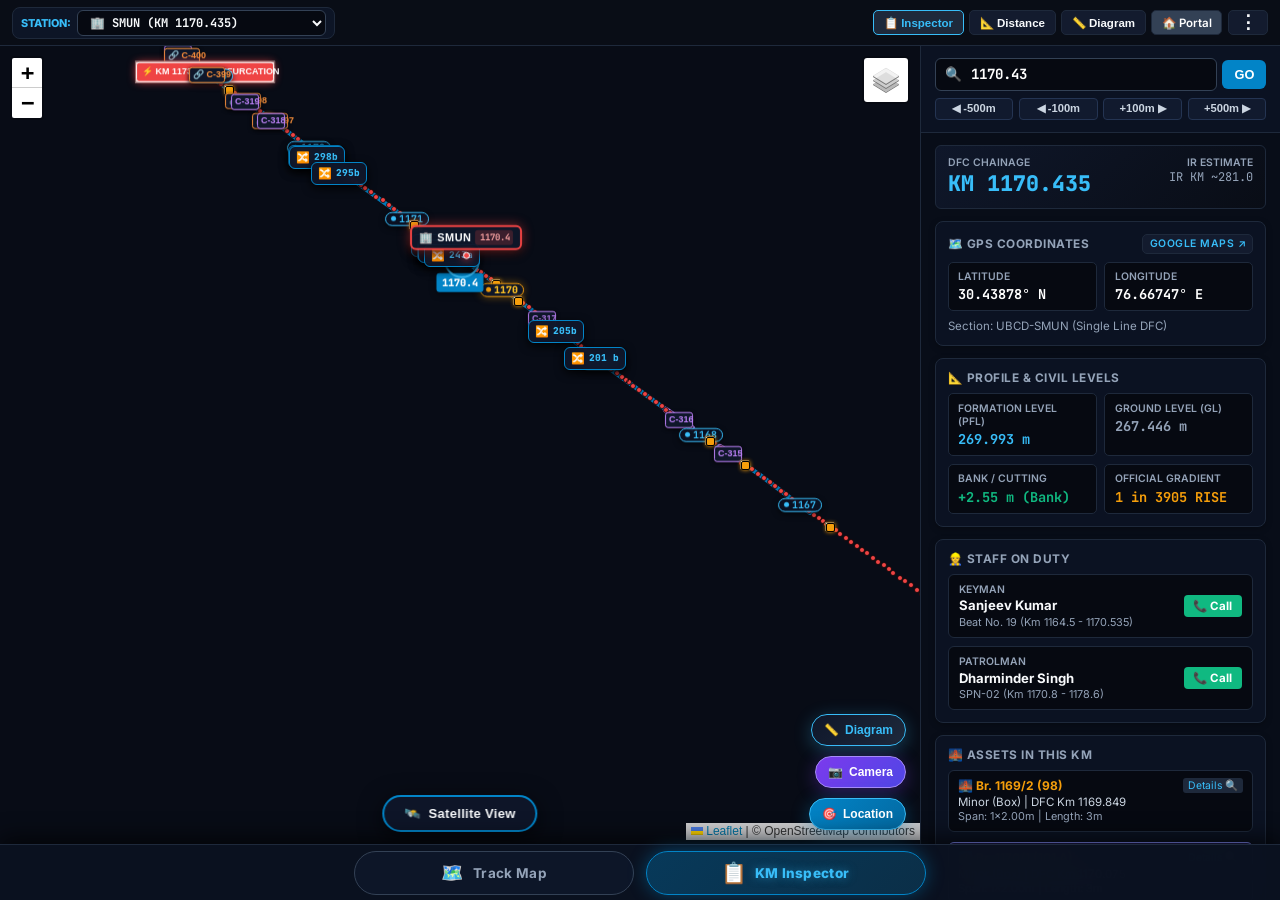
==== commit b3ea060c: "feat: optimize OHE mast layer with hardware-accelerated Canvas renderer (3,456 poles) and clean top " ====
--- a/android-app/VaniTrackLinear/app/src/main/assets/index.html
+++ b/android-app/VaniTrackLinear/app/src/main/assets/index.html
@@ -1730,10 +1730,6 @@
 <div id="appWrapper">
   <!-- 1. Top Master Header & Toolbar -->
   <header class="master-toolbar">
-    <div class="toolbar-brand">
-      <span>🚆 DFCCIL Workstation</span>
-    </div>
-
     <!-- Quick Station Switcher Dropdown -->
     <div class="toolbar-group" style="background:rgba(15,23,42,0.85); padding:2px 8px; border-radius:8px; border:1px solid #1e293b; display:flex; align-items:center; gap:6px;">
       <span style="font-size:0.68rem; color:#38bdf8; font-weight:800;">STATION:</span>
@@ -3319,74 +3315,418 @@
 
   curveGroup.addTo(map);
 
-  // OHE Poles Layer (1,663 Surveyed Masts from All data for OHE pole.xlsx)
-  // By default: Small red points (L.circleMarker, radius 2.8, #ef4444)
-  // On Click: OHE Pole Number card popup with chainage, section, GPS, MSL altitude
-  // On Hover: Tooltip showing pole number
-  oheGroup = L.layerGroup();
-  const oheCanvasRenderer = L.canvas({ padding: 0.5 });
-
+  // High-Performance Leaflet Canvas Layer for OHE Railway Masts (3,456 Poles)
+  // Renders vector Inverted-L Railway Cantilever Mast on close zoom (>=16) and lightweight dots on far zoom (<16)
+  // Zero DOM markers or tooltips created per-pole: hardware-accelerated 60 FPS Canvas rendering
+  const OheCanvasLayer = L.Layer.extend({
+    options: {
+      padding: 0.5,
+      pane: 'overlayPane'
+    },
+
+    initialize: function(polesData, options) {
+      L.setOptions(this, options);
+      this._poles = (polesData && Array.isArray(polesData)) ? polesData : [];
+      this._visiblePoles = [];
+      this._activePole = null;
+      this._singleTooltip = null;
+      this._container = null;
+      this._ctx = null;
+    },
+
+    setPolesData: function(polesData) {
+      this._poles = (polesData && Array.isArray(polesData)) ? polesData : [];
+      this._update();
+    },
+
+    onAdd: function(map) {
+      this._map = map;
+      if (!this._container) {
+        this._initCanvas();
+      }
+      this.getPane().appendChild(this._container);
+
+      map.on('moveend', this._update, this);
+      map.on('viewreset', this._reset, this);
+      map.on('resize', this._reset, this);
+      if (map.options.zoomAnimation && L.Browser.any3d) {
+        map.on('zoomanim', this._animateZoom, this);
+      }
+      map.on('click', this._onMapClick, this);
+      map.on('mousemove', this._onMouseMove, this);
+
+      this._reset();
+    },
+
+    onRemove: function(map) {
+      if (this._container && this._container.parentNode) {
+        this._container.parentNode.removeChild(this._container);
+      }
+      map.off('moveend', this._update, this);
+      map.off('viewreset', this._reset, this);
+      map.off('resize', this._reset, this);
+      if (map.options.zoomAnimation && L.Browser.any3d) {
+        map.off('zoomanim', this._animateZoom, this);
+      }
+      map.off('click', this._onMapClick, this);
+      map.off('mousemove', this._onMouseMove, this);
+
+      if (this._singleTooltip && this._map && this._map.hasLayer(this._singleTooltip)) {
+        this._map.removeLayer(this._singleTooltip);
+      }
+      this._map = null;
+    },
+
+    _initCanvas: function() {
+      const canvas = this._container = L.DomUtil.create('canvas', 'leaflet-ohe-canvas-layer');
+      canvas.style.position = 'absolute';
+      canvas.style.pointerEvents = 'none';
+      canvas.style.zIndex = '350';
+      this._ctx = canvas.getContext('2d');
+    },
+
+    _reset: function() {
+      this._update();
+    },
+
+    _animateZoom: function(e) {
+      if (!this._map || !this._container || !this._bounds) return;
+      const scale = this._map.getZoomScale(e.zoom, this._zoom);
+      const p = this.options.padding || 0.5;
+      const viewHalf = this._map.getSize().multiplyBy(0.5 + p);
+      const currentCenterPoint = this._map.project(this._center, e.zoom);
+      const topLeftOffset = viewHalf.multiplyBy(-scale).add(currentCenterPoint)
+        .subtract(this._map._getNewPixelOrigin(e.center, e.zoom));
+
+      if (L.Browser.any3d) {
+        L.DomUtil.setTransform(this._container, topLeftOffset, scale);
+      } else {
+        L.DomUtil.setPosition(this._container, topLeftOffset);
+      }
+    },
+
+    _update: function() {
+      if (!this._map || !this._container) return;
+      const p = this.options.padding || 0.5;
+      const size = this._map.getSize();
+      if (size.x <= 0 || size.y <= 0) return;
+
+      const min = this._map.containerPointToLayerPoint(size.multiplyBy(-p)).round();
+      this._bounds = new L.Bounds(min, min.add(size.multiplyBy(1 + p * 2)).round());
+      this._center = this._map.getCenter();
+      this._zoom = this._map.getZoom();
+
+      const b = this._bounds;
+      const container = this._container;
+      const bSize = b.getSize();
+      const dpr = window.devicePixelRatio || 1;
+
+      L.DomUtil.setPosition(container, b.min);
+
+      container.width = Math.round(bSize.x * dpr);
+      container.height = Math.round(bSize.y * dpr);
+      container.style.width = bSize.x + 'px';
+      container.style.height = bSize.y + 'px';
+
+      const ctx = this._ctx;
+      ctx.save();
+      if (dpr !== 1) {
+        ctx.scale(dpr, dpr);
+      }
+      ctx.translate(-b.min.x, -b.min.y);
+
+      this._draw(ctx);
+
+      ctx.restore();
+    },
+
+    _draw: function(ctx) {
+      if (!this._map || !this._poles || !this._poles.length) return;
+
+      const zoom = this._map.getZoom();
+      if (zoom < 11) {
+        this._visiblePoles = [];
+        return;
+      }
+
+      const mapBounds = this._map.getBounds().pad(0.35);
+      const isDetailed = zoom >= 16;
+      const visiblePoles = [];
+
+      for (let i = 0; i < this._poles.length; i++) {
+        const p = this._poles[i];
+        if (p.lat >= mapBounds.getSouth() && p.lat <= mapBounds.getNorth() &&
+            p.lon >= mapBounds.getWest() && p.lon <= mapBounds.getEast()) {
+          visiblePoles.push(p);
+        }
+      }
+
+      this._visiblePoles = visiblePoles;
+
+      // LOD 1: Zoom < 16 (Small clean dot)
+      if (!isDetailed) {
+        ctx.beginPath();
+        for (let i = 0; i < visiblePoles.length; i++) {
+          const p = visiblePoles[i];
+          const pt = this._map.latLngToLayerPoint([p.lat, p.lon]);
+          ctx.moveTo(pt.x + 2.5, pt.y);
+          ctx.arc(pt.x, pt.y, 2.5, 0, Math.PI * 2);
+        }
+        ctx.fillStyle = '#ef4444';
+        ctx.strokeStyle = 'rgba(0, 0, 0, 0.75)';
+        ctx.lineWidth = 1;
+        ctx.fill();
+        ctx.stroke();
+
+        if (this._activePole) {
+          const apt = this._map.latLngToLayerPoint([this._activePole.lat, this._activePole.lon]);
+          ctx.beginPath();
+          ctx.arc(apt.x, apt.y, 6, 0, Math.PI * 2);
+          ctx.strokeStyle = '#facc15';
+          ctx.lineWidth = 2.5;
+          ctx.stroke();
+        }
+        return;
+      }
+
+      // LOD 2: Zoom >= 16 (Full Vector Inverted-L Cantilever Mast Diagram)
+      // High contrast dark outline for both Street & Satellite Map visibility
+      ctx.lineCap = 'round';
+      ctx.lineJoin = 'round';
+
+      ctx.strokeStyle = 'rgba(0, 0, 0, 0.7)';
+      ctx.lineWidth = 4.2;
+      ctx.beginPath();
+      for (let i = 0; i < visiblePoles.length; i++) {
+        const p = visiblePoles[i];
+        const pt = this._map.latLngToLayerPoint([p.lat, p.lon]);
+        ctx.moveTo(pt.x, pt.y);
+        ctx.lineTo(pt.x, pt.y - 18);
+        ctx.moveTo(pt.x, pt.y - 17);
+        ctx.lineTo(pt.x + 12, pt.y - 17);
+      }
+      ctx.stroke();
+
+      // Primary Red Mast & Cantilever lines (#ef4444)
+      ctx.strokeStyle = '#ef4444';
+      ctx.lineWidth = 2.4;
+      ctx.beginPath();
+      for (let i = 0; i < visiblePoles.length; i++) {
+        const p = visiblePoles[i];
+        const pt = this._map.latLngToLayerPoint([p.lat, p.lon]);
+        ctx.moveTo(pt.x, pt.y);
+        ctx.lineTo(pt.x, pt.y - 18);
+        ctx.moveTo(pt.x, pt.y - 17);
+        ctx.lineTo(pt.x + 12, pt.y - 17);
+      }
+      ctx.stroke();
+
+      // Base anchor dots (#ef4444 with dark red border)
+      ctx.fillStyle = '#ef4444';
+      ctx.strokeStyle = '#7f1d1d';
+      ctx.lineWidth = 0.8;
+      ctx.beginPath();
+      for (let i = 0; i < visiblePoles.length; i++) {
+        const p = visiblePoles[i];
+        const pt = this._map.latLngToLayerPoint([p.lat, p.lon]);
+        ctx.moveTo(pt.x + 2.2, pt.y);
+        ctx.arc(pt.x, pt.y, 2.2, 0, Math.PI * 2);
+      }
+      ctx.fill();
+      ctx.stroke();
+
+      // Yellow insulator beads (#facc15 with amber border)
+      ctx.fillStyle = '#facc15';
+      ctx.strokeStyle = '#854d0e';
+      ctx.lineWidth = 0.7;
+      ctx.beginPath();
+      for (let i = 0; i < visiblePoles.length; i++) {
+        const p = visiblePoles[i];
+        const pt = this._map.latLngToLayerPoint([p.lat, p.lon]);
+        ctx.moveTo(pt.x + 11 + 1.8, pt.y - 16);
+        ctx.arc(pt.x + 11, pt.y - 16, 1.8, 0, Math.PI * 2);
+      }
+      ctx.fill();
+      ctx.stroke();
+
+      // Close zoom mast labels (Zoom >= 18)
+      if (zoom >= 18) {
+        ctx.font = '700 9px "JetBrains Mono", monospace, sans-serif';
+        ctx.textAlign = 'left';
+        ctx.textBaseline = 'middle';
+        for (let i = 0; i < visiblePoles.length; i++) {
+          const p = visiblePoles[i];
+          const pt = this._map.latLngToLayerPoint([p.lat, p.lon]);
+          const txt = p.poleNo;
+          const w = ctx.measureText(txt).width;
+          ctx.fillStyle = 'rgba(15, 23, 42, 0.85)';
+          ctx.fillRect(pt.x + 13, pt.y - 18, w + 6, 12);
+          ctx.fillStyle = '#fca5a5';
+          ctx.fillText(txt, pt.x + 16, pt.y - 12);
+        }
+      }
+
+      // Selected pole highlight indicator
+      if (this._activePole) {
+        const apt = this._map.latLngToLayerPoint([this._activePole.lat, this._activePole.lon]);
+        ctx.beginPath();
+        ctx.arc(apt.x, apt.y, 7, 0, Math.PI * 2);
+        ctx.strokeStyle = '#38bdf8';
+        ctx.lineWidth = 2.5;
+        ctx.stroke();
+      }
+    },
+
+    _findNearestPole: function(layerPoint, maxTolerance) {
+      if (!this._visiblePoles || !this._visiblePoles.length) return null;
+      let closest = null;
+      let minDist = maxTolerance || 16;
+      const zoom = this._map ? this._map.getZoom() : 16;
+      const isDetailed = zoom >= 16;
+
+      for (let i = 0; i < this._visiblePoles.length; i++) {
+        const p = this._visiblePoles[i];
+        const pt = this._map.latLngToLayerPoint([p.lat, p.lon]);
+        let dist;
+        if (isDetailed) {
+          const clampedX = Math.max(pt.x - 2, Math.min(pt.x + 14, layerPoint.x));
+          const clampedY = Math.max(pt.y - 20, Math.min(pt.y + 2, layerPoint.y));
+          dist = Math.hypot(layerPoint.x - clampedX, layerPoint.y - clampedY);
+        } else {
+          dist = Math.hypot(layerPoint.x - pt.x, layerPoint.y - pt.y);
+        }
+        if (dist < minDist) {
+          minDist = dist;
+          closest = p;
+        }
+      }
+      return closest;
+    },
+
+    _onMapClick: function(e) {
+      if (!this._map) return;
+      const tolerance = (L.Browser && L.Browser.mobile) ? 20 : 14;
+      const pole = this._findNearestPole(e.layerPoint, tolerance);
+      if (pole) {
+        this._activePole = pole;
+        this._update();
+        window.openOhePolePopup(pole);
+        L.DomEvent.stopPropagation(e);
+      }
+    },
+
+    _onMouseMove: function(e) {
+      if (!this._map || (L.Browser && L.Browser.mobile)) return;
+      const pole = this._findNearestPole(e.layerPoint, 10);
+      const container = this._map.getContainer();
+      if (pole) {
+        container.style.cursor = 'pointer';
+        if (!this._singleTooltip) {
+          this._singleTooltip = L.tooltip({
+            permanent: false,
+            direction: 'top',
+            className: 'ohe-mast-tooltip',
+            offset: [6, -20]
+          });
+        }
+        this._singleTooltip.setLatLng([pole.lat, pole.lon]);
+        this._singleTooltip.setContent(`⚡ OHE ${pole.poleNo}`);
+        if (!this._map.hasLayer(this._singleTooltip)) {
+          this._map.addLayer(this._singleTooltip);
+        }
+      } else {
+        if (container.style.cursor === 'pointer') {
+          container.style.cursor = '';
+        }
+        if (this._singleTooltip && this._map.hasLayer(this._singleTooltip)) {
+          this._map.removeLayer(this._singleTooltip);
+        }
+      }
+    }
+  });
+
+  L.oheCanvasLayer = function(polesData, options) {
+    return new OheCanvasLayer(polesData, options);
+  };
+
+  // Popup Handler for OHE Mast
+  window.openOhePolePopup = function(poleOrNo) {
+    if (!map) return;
+    let pole = poleOrNo;
+    if (typeof poleOrNo === 'string' && typeof OHE_POLES_DATA !== 'undefined') {
+      pole = OHE_POLES_DATA.find(p => p.poleNo === poleOrNo);
+    }
+    if (!pole) return;
+
+    if (typeof oheGroup !== 'undefined' && oheGroup && !map.hasLayer(oheGroup)) {
+      map.addLayer(oheGroup);
+    }
+
+    if (oheGroup && oheGroup._activePole !== pole) {
+      oheGroup._activePole = pole;
+      if (typeof oheGroup._update === 'function') oheGroup._update();
+    }
+
+    const surveyNote = pole.surveyNo ? `<div style="font-size:10px; color:#f59e0b; margin-top:2px;">(Survey Tag: ${pole.surveyNo})</div>` : '';
+    const popupHtml = `
+      <div class="ohe-mast-popup" style="font-family:system-ui,-apple-system,sans-serif; min-width:210px; color:#f8fafc; padding:3px;">
+        <div style="display:flex; align-items:center; justify-content:space-between; border-bottom:1px solid #334155; padding-bottom:5px; margin-bottom:6px;">
+          <span style="font-weight:800; color:#ef4444; font-size:14px; letter-spacing:0.5px;">⚡ OHE ${pole.poleNo}</span>
+          <span style="background:rgba(239,68,68,0.2); color:#fca5a5; border:1px solid #ef4444; border-radius:3px; padding:1px 5px; font-size:9px; font-weight:800;">OHE MAST</span>
+        </div>
+        ${surveyNote}
+        <div style="font-size:11.5px; color:#cbd5e1; line-height:1.5;">
+          <div>📍 <b>Chainage:</b> <span style="font-family:monospace; color:#38bdf8; font-weight:700;">KM ${pole.chainage.toFixed(3)}</span></div>
+          <div>🏢 <b>Section:</b> <span>${pole.section}</span></div>
+          <div>🌐 <b>GPS:</b> <span style="font-family:monospace; color:#94a3b8;">${pole.lat.toFixed(6)}°, ${pole.lon.toFixed(6)}°</span></div>
+          <div>⛰️ <b>MSL Altitude:</b> <span>${pole.alt ? pole.alt.toFixed(1) + ' m' : 'N/A'}</span></div>
+        </div>
+        <div style="display:flex; gap:6px; margin-top:8px;">
+          <button onclick="navigateToKm(${pole.chainage}, false, false, {lat:${pole.lat}, lon:${pole.lon}})" style="flex:1; background:#0284c7; color:#fff; border:none; border-radius:4px; padding:5px 0; font-size:11px; font-weight:700; cursor:pointer;">
+            🎯 Focus Track
+          </button>
+          <button onclick="navigator.clipboard.writeText('${pole.lat.toFixed(6)}, ${pole.lon.toFixed(6)}'); alert('GPS Coordinates copied: ${pole.lat.toFixed(6)}, ${pole.lon.toFixed(6)}')" style="background:#1e293b; color:#94a3b8; border:1px solid #334155; border-radius:4px; padding:5px 8px; font-size:11px; cursor:pointer;" title="Copy GPS Coordinates">
+            📋
+          </button>
+        </div>
+      </div>
+    `;
+
+    L.popup({ minWidth: 210, className: 'ohe-popup-custom', offset: [6, -18] })
+      .setLatLng([pole.lat, pole.lon])
+      .setContent(popupHtml)
+      .openOn(map);
+  };
+
+  // Build window.oheMarkerMap proxy lookup for external compatibility
+  window.oheMarkerMap = {};
   if (typeof OHE_POLES_DATA !== 'undefined' && Array.isArray(OHE_POLES_DATA)) {
     OHE_POLES_DATA.forEach(p => {
-      // Inverted L Railway Cantilever Mast Line Diagram SVG Icon
-      const invertedLHtml = `
-        <div class="ohe-mast-icon" style="position:relative; width:18px; height:22px; cursor:pointer;" title="⚡ OHE ${p.poleNo}">
-          <svg width="18" height="22" viewBox="0 0 18 22" style="overflow:visible; filter:drop-shadow(0 1px 2px rgba(0,0,0,0.8));">
-            <circle cx="4" cy="20" r="2.2" fill="#ef4444" stroke="#7f1d1d" stroke-width="0.8"/>
-            <line x1="4" y1="2" x2="4" y2="20" stroke="#ef4444" stroke-width="2.5" stroke-linecap="round"/>
-            <line x1="4" y1="3" x2="16" y2="3" stroke="#ef4444" stroke-width="2.5" stroke-linecap="round"/>
-            <circle cx="15" cy="4" r="1.8" fill="#facc15" stroke="#854d0e" stroke-width="0.6"/>
-          </svg>
-        </div>
-      `;
-      const oheIcon = L.divIcon({
-        html: invertedLHtml,
-        className: 'ohe-mast-div-icon',
-        iconSize: [18, 22],
-        iconAnchor: [4, 20],
-        popupAnchor: [6, -18]
-      });
-      const marker = L.marker([p.lat, p.lon], { icon: oheIcon });
-      if (!window.oheMarkerMap) window.oheMarkerMap = {};
-      window.oheMarkerMap[p.poleNo] = marker;
-
-      marker.bindTooltip(`⚡ OHE ${p.poleNo}`, {
-        permanent: false,
-        direction: 'top',
-        className: 'ohe-mast-tooltip',
-        offset: [0, -3]
-      });
-
-      const surveyNote = p.surveyNo ? `<div style="font-size:10px; color:#f59e0b; margin-top:2px;">(Survey Tag: ${p.surveyNo})</div>` : '';
-      const popupHtml = `
-        <div class="ohe-mast-popup" style="font-family:system-ui,-apple-system,sans-serif; min-width:210px; color:#f8fafc; padding:3px;">
-          <div style="display:flex; align-items:center; justify-content:space-between; border-bottom:1px solid #334155; padding-bottom:5px; margin-bottom:6px;">
-            <span style="font-weight:800; color:#ef4444; font-size:14px; letter-spacing:0.5px;">⚡ OHE ${p.poleNo}</span>
-            <span style="background:rgba(239,68,68,0.2); color:#fca5a5; border:1px solid #ef4444; border-radius:3px; padding:1px 5px; font-size:9px; font-weight:800;">OHE MAST</span>
-          </div>
-          ${surveyNote}
-          <div style="font-size:11.5px; color:#cbd5e1; line-height:1.5;">
-            <div>📍 <b>Chainage:</b> <span style="font-family:monospace; color:#38bdf8; font-weight:700;">KM ${p.chainage.toFixed(3)}</span></div>
-            <div>🏢 <b>Section:</b> <span>${p.section}</span></div>
-            <div>🌐 <b>GPS:</b> <span style="font-family:monospace; color:#94a3b8;">${p.lat.toFixed(6)}°, ${p.lon.toFixed(6)}°</span></div>
-            <div>⛰️ <b>MSL Altitude:</b> <span>${p.alt ? p.alt.toFixed(1) + ' m' : 'N/A'}</span></div>
-          </div>
-          <div style="display:flex; gap:6px; margin-top:8px;">
-            <button onclick="navigateToKm(${p.chainage}, false, false, {lat:${p.lat}, lon:${p.lon}})" style="flex:1; background:#0284c7; color:#fff; border:none; border-radius:4px; padding:5px 0; font-size:11px; font-weight:700; cursor:pointer;">
-              🎯 Focus Track
-            </button>
-            <button onclick="navigator.clipboard.writeText('${p.lat.toFixed(6)}, ${p.lon.toFixed(6)}'); alert('GPS Coordinates copied: ${p.lat.toFixed(6)}, ${p.lon.toFixed(6)}')" style="background:#1e293b; color:#94a3b8; border:1px solid #334155; border-radius:4px; padding:5px 8px; font-size:11px; cursor:pointer;" title="Copy GPS Coordinates">
-              📋
-            </button>
-          </div>
-        </div>
-      `;
-      marker.bindPopup(popupHtml, { minWidth: 210, className: 'ohe-popup-custom' });
-
-      oheGroup.addLayer(marker);
+      window.oheMarkerMap[p.poleNo] = {
+        pole: p,
+        openPopup: function() {
+          window.openOhePolePopup(p);
+        },
+        closePopup: function() {
+          if (map) map.closePopup();
+        },
+        getLatLng: function() {
+          return L.latLng(p.lat, p.lon);
+        }
+      };
     });
   }
+
+  // Initialize Canvas Layer and attach to map
+  oheGroup = L.oheCanvasLayer(typeof OHE_POLES_DATA !== 'undefined' ? OHE_POLES_DATA : []);
   oheGroup.addTo(map);
+
+  map.on('popupclose', function() {
+    if (oheGroup && oheGroup._activePole) {
+      oheGroup._activePole = null;
+      if (typeof oheGroup._update === 'function') oheGroup._update();
+    }
+  });
 
   // Points & Crossings Layer (Main Line Only - 41 turnouts plotted according to SRJ Chainage)
   const pointsGroup = L.layerGroup();
@@ -3484,7 +3824,7 @@
   const overlays = { 
     "Main Track (Blue Line)": trackPolyline, 
     "🔀 Points & Crossings (Main Line)": pointsGroup,
-    "⚡ OHE Masts (1,663)": oheGroup,
+    [`⚡ OHE Masts (${(typeof OHE_POLES_DATA !== 'undefined' ? OHE_POLES_DATA.length : 3456).toLocaleString()})`]: oheGroup,
     "Curves / वक्र": curveGroup,
     "Main Line Bridges": bridgeGroup, 
     "Link Line (KM 1173 Bifurcation)": linkLineGroup,
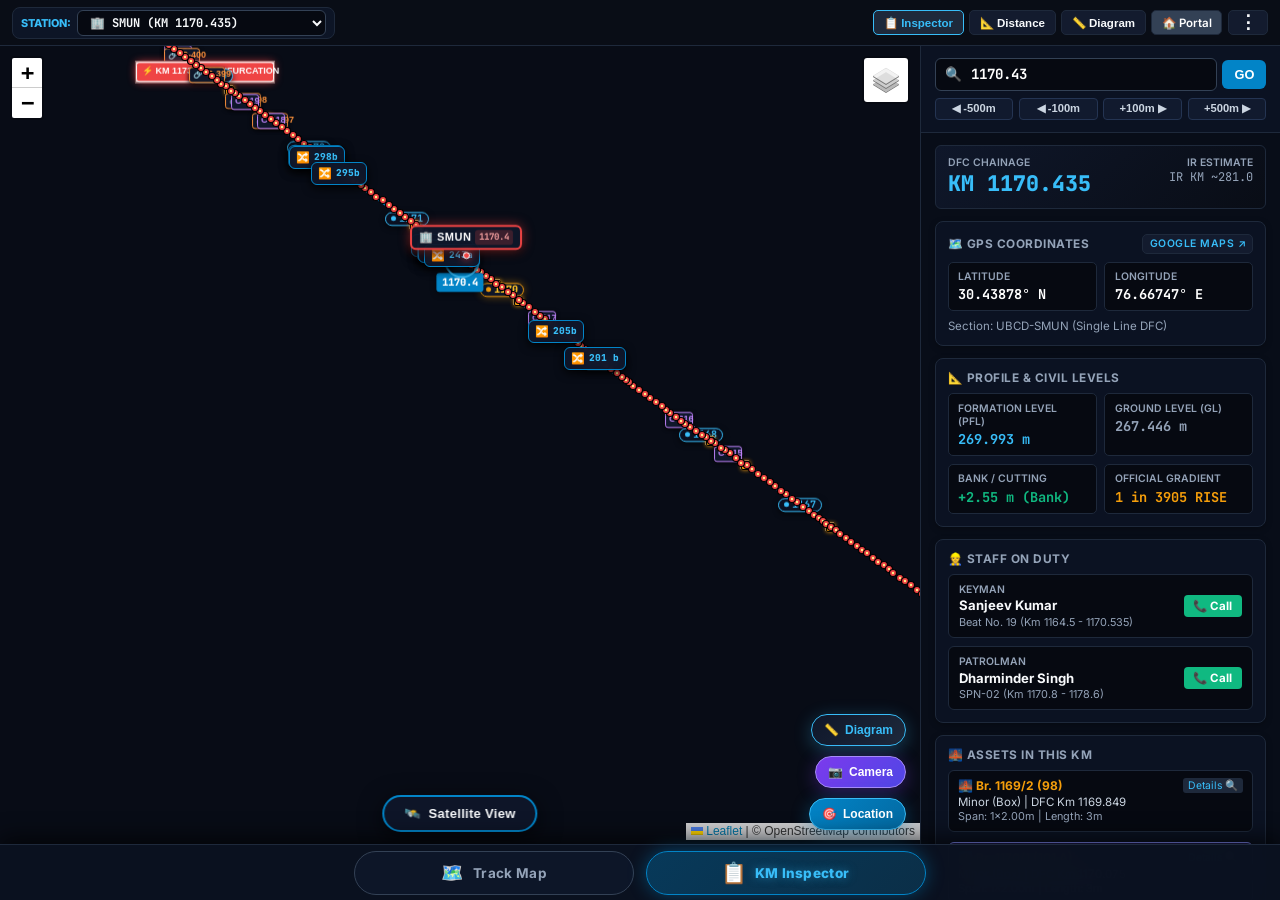
==== commit 69d7bb59: "fix(popup): apply universal dark theme for all Leaflet popups and enhance OHE mast contrast" ====
--- a/android-app/VaniTrackLinear/app/src/main/assets/index.html
+++ b/android-app/VaniTrackLinear/app/src/main/assets/index.html
@@ -1332,10 +1332,37 @@
       padding: 2px 6px !important;
       box-shadow: 0 2px 8px rgba(0,0,0,0.7) !important;
     }
+    /* Universal Dark Theme for All Leaflet Map Popups (Curves, Bridges, Points, Stations, KM Milestones, OHE) */
+    .leaflet-popup-content-wrapper,
+    .dark-popup-custom .leaflet-popup-content-wrapper {
+      background: #0b1120 !important;
+      color: #f8fafc !important;
+      border: 1px solid #334155 !important;
+      box-shadow: 0 8px 28px rgba(0, 0, 0, 0.8) !important;
+      border-radius: 8px !important;
+    }
+    .leaflet-popup-tip,
+    .dark-popup-custom .leaflet-popup-tip {
+      background: #0b1120 !important;
+    }
+    .leaflet-popup-content {
+      margin: 10px 14px !important;
+      line-height: 1.45 !important;
+      color: #f8fafc !important;
+    }
+    .leaflet-popup-close-button {
+      color: #94a3b8 !important;
+      font-size: 18px !important;
+      padding: 6px 6px 0 0 !important;
+    }
+    .leaflet-popup-close-button:hover {
+      color: #f8fafc !important;
+    }
+
     .ohe-popup-custom .leaflet-popup-content-wrapper {
       background: #0b1120 !important;
       border: 1px solid #ef4444 !important;
-      box-shadow: 0 4px 20px rgba(239, 68, 68, 0.25) !important;
+      box-shadow: 0 4px 20px rgba(239, 68, 68, 0.35) !important;
       border-radius: 8px !important;
     }
     .ohe-popup-custom .leaflet-popup-tip {
@@ -3253,25 +3280,25 @@
 
     // Rich Detailed Popup
     const popupHtml = `
-      <div style="font-family:system-ui,-apple-system,sans-serif; min-width:220px; color:#f8fafc; padding:2px;">
+      <div style="font-family:system-ui,-apple-system,sans-serif; min-width:230px; color:#f8fafc; padding:2px;">
         <div style="display:flex; justify-content:space-between; align-items:center; border-bottom:1px solid #334155; padding-bottom:5px; margin-bottom:6px;">
-          <span style="font-weight:700; color:${curveColor}; font-size:13px;">${isLinkCurve ? '🔗 Link Curve' : '🔄 Curve'} No. ${c.curve_no}</span>
-          <span style="background:${isSharp ? 'rgba(245,158,11,0.2)' : 'rgba(192,132,252,0.2)'}; color:${curveColor}; border:1px solid ${curveColor}; border-radius:4px; padding:1px 5px; font-size:10px; font-weight:700;">
+          <span style="font-weight:800; color:${curveColor}; font-size:13px; letter-spacing:0.3px;">${isLinkCurve ? '🔗 Link Curve' : '🔄 Curve'} No. ${c.curve_no}</span>
+          <span style="background:${isSharp ? 'rgba(245,158,11,0.25)' : 'rgba(192,132,252,0.25)'}; color:${curveColor}; border:1px solid ${curveColor}; border-radius:4px; padding:2px 6px; font-size:10px; font-weight:800;">
             R = ${radius}m
           </span>
         </div>
         ${isLinkCurve ? '<div style="background:rgba(239,68,68,0.15); color:#fca5a5; font-size:10px; font-weight:700; padding:2px 6px; border-radius:3px; margin-bottom:6px; border:1px solid rgba(239,68,68,0.3);">🔗 SMUN - Rajpura Jn (RPJ) Link Line Chord</div>' : ''}
-        <div style="display:grid; grid-template-columns:auto 1fr; gap:3px 8px; font-size:11.5px; line-height:1.4;">
-          <span style="color:#94a3b8;">Chainage:</span> <span style="font-weight:600;">KM ${kFrom.toFixed(3)} - ${kTo.toFixed(3)} ${isLinkCurve ? '(Link Line)' : ''}</span>
-          <span style="color:#94a3b8;">Length (L):</span> <span>${c.length} m</span>
-          <span style="color:#94a3b8;">Degree:</span> <span>${c.degree || '--'}°</span>
-          <span style="color:#94a3b8;">Permitted Speed:</span> <span>${c.speed || '--'} km/h</span>
-          <span style="color:#94a3b8;">Transition (TL):</span> <span>${c.transition_length || 0} m</span>
-          <span style="color:#94a3b8;">Circular (CL):</span> <span>${c.circular_length || 0} m</span>
-          <span style="color:#94a3b8;">Cant (SE):</span> <span>${c.cant_se || '--'} mm</span>
+        <div style="display:grid; grid-template-columns:auto 1fr; gap:4px 10px; font-size:12px; line-height:1.45; color:#f8fafc;">
+          <span style="color:#94a3b8; font-weight:600;">Chainage:</span> <span style="font-weight:700; color:#38bdf8; font-family:monospace;">KM ${kFrom.toFixed(3)} - ${kTo.toFixed(3)} ${isLinkCurve ? '(Link Line)' : ''}</span>
+          <span style="color:#94a3b8; font-weight:600;">Length (L):</span> <span style="font-weight:700; color:#f8fafc;">${c.length} m</span>
+          <span style="color:#94a3b8; font-weight:600;">Degree:</span> <span style="font-weight:700; color:#f8fafc;">${c.degree || '--'}°</span>
+          <span style="color:#94a3b8; font-weight:600;">Permitted Speed:</span> <span style="font-weight:700; color:#10b981;">${c.speed || '--'} km/h</span>
+          <span style="color:#94a3b8; font-weight:600;">Transition (TL):</span> <span style="font-weight:700; color:#f8fafc;">${c.transition_length || 0} m</span>
+          <span style="color:#94a3b8; font-weight:600;">Circular (CL):</span> <span style="font-weight:700; color:#f8fafc;">${c.circular_length || 0} m</span>
+          <span style="color:#94a3b8; font-weight:600;">Cant (SE):</span> <span style="font-weight:700; color:#fbbf24;">${c.cant_se || '--'} mm</span>
         </div>
-        ${c.remarks ? `<div style="margin-top:6px; font-size:11px; color:#cbd5e1; background:#0f172a; padding:4px 6px; border-radius:4px; border-left:2px solid ${curveColor};">${c.remarks}</div>` : ''}
-        <button onclick="navigateToKm(${(kFrom + kTo) / 2}, true, ${isLinkCurve})" style="margin-top:7px; width:100%; background:#1e293b; color:#38bdf8; border:1px solid #38bdf8; border-radius:4px; padding:3px 0; font-size:11px; cursor:pointer; font-weight:600;">
+        ${c.remarks ? `<div style="margin-top:6px; font-size:11px; color:#cbd5e1; background:#090d16; padding:4px 6px; border-radius:4px; border-left:2px solid ${curveColor};">${c.remarks}</div>` : ''}
+        <button onclick="navigateToKm(${(kFrom + kTo) / 2}, true, ${isLinkCurve})" style="margin-top:8px; width:100%; background:#1e293b; color:#38bdf8; border:1px solid #38bdf8; border-radius:5px; padding:5px 0; font-size:11px; cursor:pointer; font-weight:700;">
           ⚡ Focus in ${isLinkCurve ? 'Link Line' : 'Linear'} Diagram ➔
         </button>
       </div>
@@ -3303,7 +3330,7 @@
       iconAnchor: [isLinkCurve ? 18 : 14, 7]
     });
     const badgeMarker = L.marker([midPt.lat, midPt.lon], { icon: badgeIcon });
-    badgeMarker.bindPopup(popupHtml);
+    badgeMarker.bindPopup(popupHtml, { className: 'dark-popup-custom', minWidth: 230 });
     badgeMarker.on('click', () => {
       navigateToKm((kFrom + kTo) / 2, false, isLinkCurve);
     });
@@ -3321,7 +3348,7 @@
   const OheCanvasLayer = L.Layer.extend({
     options: {
       padding: 0.5,
-      pane: 'overlayPane'
+      pane: 'markerPane'
     },
 
     initialize: function(polesData, options) {
@@ -3381,7 +3408,7 @@
       const canvas = this._container = L.DomUtil.create('canvas', 'leaflet-ohe-canvas-layer');
       canvas.style.position = 'absolute';
       canvas.style.pointerEvents = 'none';
-      canvas.style.zIndex = '350';
+      canvas.style.zIndex = '580';
       this._ctx = canvas.getContext('2d');
     },
 
@@ -3450,7 +3477,7 @@
       }
 
       const mapBounds = this._map.getBounds().pad(0.35);
-      const isDetailed = zoom >= 16;
+      const isDetailed = zoom >= 15;
       const visiblePoles = [];
 
       for (let i = 0; i < this._poles.length; i++) {
@@ -3463,95 +3490,98 @@
 
       this._visiblePoles = visiblePoles;
 
-      // LOD 1: Zoom < 16 (Small clean dot)
+      // LOD 1: Zoom < 15 (High-contrast beacon dots)
       if (!isDetailed) {
-        ctx.beginPath();
+        // Red dot with black border & yellow core
         for (let i = 0; i < visiblePoles.length; i++) {
           const p = visiblePoles[i];
           const pt = this._map.latLngToLayerPoint([p.lat, p.lon]);
-          ctx.moveTo(pt.x + 2.5, pt.y);
-          ctx.arc(pt.x, pt.y, 2.5, 0, Math.PI * 2);
+          ctx.beginPath();
+          ctx.arc(pt.x, pt.y, 3.5, 0, Math.PI * 2);
+          ctx.fillStyle = '#ef4444';
+          ctx.fill();
+          ctx.strokeStyle = '#000000';
+          ctx.lineWidth = 1.2;
+          ctx.stroke();
+
+          ctx.beginPath();
+          ctx.arc(pt.x, pt.y, 1.2, 0, Math.PI * 2);
+          ctx.fillStyle = '#fef08a';
+          ctx.fill();
         }
-        ctx.fillStyle = '#ef4444';
-        ctx.strokeStyle = 'rgba(0, 0, 0, 0.75)';
-        ctx.lineWidth = 1;
-        ctx.fill();
-        ctx.stroke();
 
         if (this._activePole) {
           const apt = this._map.latLngToLayerPoint([this._activePole.lat, this._activePole.lon]);
           ctx.beginPath();
-          ctx.arc(apt.x, apt.y, 6, 0, Math.PI * 2);
-          ctx.strokeStyle = '#facc15';
-          ctx.lineWidth = 2.5;
+          ctx.arc(apt.x, apt.y, 7, 0, Math.PI * 2);
+          ctx.strokeStyle = '#38bdf8';
+          ctx.lineWidth = 3;
           ctx.stroke();
         }
         return;
       }
 
-      // LOD 2: Zoom >= 16 (Full Vector Inverted-L Cantilever Mast Diagram)
-      // High contrast dark outline for both Street & Satellite Map visibility
+      // LOD 2: Zoom >= 15 (Full Vector Inverted-L Cantilever Mast Diagram)
+      // 1. Heavy Black Outline for maximum contrast on dark satellite & street backgrounds
       ctx.lineCap = 'round';
       ctx.lineJoin = 'round';
 
-      ctx.strokeStyle = 'rgba(0, 0, 0, 0.7)';
-      ctx.lineWidth = 4.2;
+      ctx.strokeStyle = '#000000';
+      ctx.lineWidth = 5.2;
       ctx.beginPath();
       for (let i = 0; i < visiblePoles.length; i++) {
         const p = visiblePoles[i];
         const pt = this._map.latLngToLayerPoint([p.lat, p.lon]);
         ctx.moveTo(pt.x, pt.y);
-        ctx.lineTo(pt.x, pt.y - 18);
-        ctx.moveTo(pt.x, pt.y - 17);
-        ctx.lineTo(pt.x + 12, pt.y - 17);
+        ctx.lineTo(pt.x, pt.y - 20);
+        ctx.moveTo(pt.x, pt.y - 19);
+        ctx.lineTo(pt.x + 14, pt.y - 19);
       }
       ctx.stroke();
 
-      // Primary Red Mast & Cantilever lines (#ef4444)
+      // 2. Primary Vivid Red Mast & Cantilever lines (#ef4444)
       ctx.strokeStyle = '#ef4444';
-      ctx.lineWidth = 2.4;
+      ctx.lineWidth = 2.8;
       ctx.beginPath();
       for (let i = 0; i < visiblePoles.length; i++) {
         const p = visiblePoles[i];
         const pt = this._map.latLngToLayerPoint([p.lat, p.lon]);
         ctx.moveTo(pt.x, pt.y);
-        ctx.lineTo(pt.x, pt.y - 18);
-        ctx.moveTo(pt.x, pt.y - 17);
-        ctx.lineTo(pt.x + 12, pt.y - 17);
+        ctx.lineTo(pt.x, pt.y - 20);
+        ctx.moveTo(pt.x, pt.y - 19);
+        ctx.lineTo(pt.x + 14, pt.y - 19);
       }
       ctx.stroke();
 
-      // Base anchor dots (#ef4444 with dark red border)
-      ctx.fillStyle = '#ef4444';
-      ctx.strokeStyle = '#7f1d1d';
-      ctx.lineWidth = 0.8;
-      ctx.beginPath();
+      // 3. Base anchor dots (#ef4444 with black outline)
       for (let i = 0; i < visiblePoles.length; i++) {
         const p = visiblePoles[i];
         const pt = this._map.latLngToLayerPoint([p.lat, p.lon]);
-        ctx.moveTo(pt.x + 2.2, pt.y);
-        ctx.arc(pt.x, pt.y, 2.2, 0, Math.PI * 2);
+        ctx.beginPath();
+        ctx.arc(pt.x, pt.y, 3.0, 0, Math.PI * 2);
+        ctx.fillStyle = '#ef4444';
+        ctx.fill();
+        ctx.strokeStyle = '#000000';
+        ctx.lineWidth = 1.0;
+        ctx.stroke();
       }
-      ctx.fill();
-      ctx.stroke();
-
-      // Yellow insulator beads (#facc15 with amber border)
-      ctx.fillStyle = '#facc15';
-      ctx.strokeStyle = '#854d0e';
-      ctx.lineWidth = 0.7;
-      ctx.beginPath();
+
+      // 4. Bright yellow insulator beads (#facc15 with dark border)
       for (let i = 0; i < visiblePoles.length; i++) {
         const p = visiblePoles[i];
         const pt = this._map.latLngToLayerPoint([p.lat, p.lon]);
-        ctx.moveTo(pt.x + 11 + 1.8, pt.y - 16);
-        ctx.arc(pt.x + 11, pt.y - 16, 1.8, 0, Math.PI * 2);
+        ctx.beginPath();
+        ctx.arc(pt.x + 13, pt.y - 18, 2.2, 0, Math.PI * 2);
+        ctx.fillStyle = '#facc15';
+        ctx.fill();
+        ctx.strokeStyle = '#713f12';
+        ctx.lineWidth = 0.8;
+        ctx.stroke();
       }
-      ctx.fill();
-      ctx.stroke();
-
-      // Close zoom mast labels (Zoom >= 18)
-      if (zoom >= 18) {
-        ctx.font = '700 9px "JetBrains Mono", monospace, sans-serif';
+
+      // 5. Pole labels starting at Zoom >= 16 (clean high-contrast badges)
+      if (zoom >= 16) {
+        ctx.font = '700 10px "JetBrains Mono", monospace, sans-serif';
         ctx.textAlign = 'left';
         ctx.textBaseline = 'middle';
         for (let i = 0; i < visiblePoles.length; i++) {
@@ -3559,20 +3589,27 @@
           const pt = this._map.latLngToLayerPoint([p.lat, p.lon]);
           const txt = p.poleNo;
           const w = ctx.measureText(txt).width;
-          ctx.fillStyle = 'rgba(15, 23, 42, 0.85)';
-          ctx.fillRect(pt.x + 13, pt.y - 18, w + 6, 12);
-          ctx.fillStyle = '#fca5a5';
-          ctx.fillText(txt, pt.x + 16, pt.y - 12);
+          
+          // Badge background
+          ctx.fillStyle = 'rgba(11, 17, 32, 0.92)';
+          ctx.fillRect(pt.x + 14, pt.y - 21, w + 8, 14);
+          ctx.strokeStyle = '#ef4444';
+          ctx.lineWidth = 1;
+          ctx.strokeRect(pt.x + 14, pt.y - 21, w + 8, 14);
+
+          // White text
+          ctx.fillStyle = '#ffffff';
+          ctx.fillText(txt, pt.x + 18, pt.y - 14);
         }
       }
 
-      // Selected pole highlight indicator
+      // 6. Selected pole pulsing highlight indicator
       if (this._activePole) {
         const apt = this._map.latLngToLayerPoint([this._activePole.lat, this._activePole.lon]);
         ctx.beginPath();
-        ctx.arc(apt.x, apt.y, 7, 0, Math.PI * 2);
+        ctx.arc(apt.x, apt.y, 8, 0, Math.PI * 2);
         ctx.strokeStyle = '#38bdf8';
-        ctx.lineWidth = 2.5;
+        ctx.lineWidth = 3;
         ctx.stroke();
       }
     },
@@ -3580,17 +3617,17 @@
     _findNearestPole: function(layerPoint, maxTolerance) {
       if (!this._visiblePoles || !this._visiblePoles.length) return null;
       let closest = null;
-      let minDist = maxTolerance || 16;
+      let minDist = maxTolerance || 18;
       const zoom = this._map ? this._map.getZoom() : 16;
-      const isDetailed = zoom >= 16;
+      const isDetailed = zoom >= 15;
 
       for (let i = 0; i < this._visiblePoles.length; i++) {
         const p = this._visiblePoles[i];
         const pt = this._map.latLngToLayerPoint([p.lat, p.lon]);
         let dist;
         if (isDetailed) {
-          const clampedX = Math.max(pt.x - 2, Math.min(pt.x + 14, layerPoint.x));
-          const clampedY = Math.max(pt.y - 20, Math.min(pt.y + 2, layerPoint.y));
+          const clampedX = Math.max(pt.x - 6, Math.min(pt.x + 20, layerPoint.x));
+          const clampedY = Math.max(pt.y - 26, Math.min(pt.y + 6, layerPoint.y));
           dist = Math.hypot(layerPoint.x - clampedX, layerPoint.y - clampedY);
         } else {
           dist = Math.hypot(layerPoint.x - pt.x, layerPoint.y - pt.y);
@@ -3605,13 +3642,15 @@
 
     _onMapClick: function(e) {
       if (!this._map) return;
-      const tolerance = (L.Browser && L.Browser.mobile) ? 20 : 14;
+      const tolerance = (L.Browser && L.Browser.mobile) ? 28 : 18;
       const pole = this._findNearestPole(e.layerPoint, tolerance);
       if (pole) {
         this._activePole = pole;
         this._update();
         window.openOhePolePopup(pole);
-        L.DomEvent.stopPropagation(e);
+        if (e.originalEvent) {
+          L.DomEvent.stopPropagation(e);
+        }
       }
     },
 
